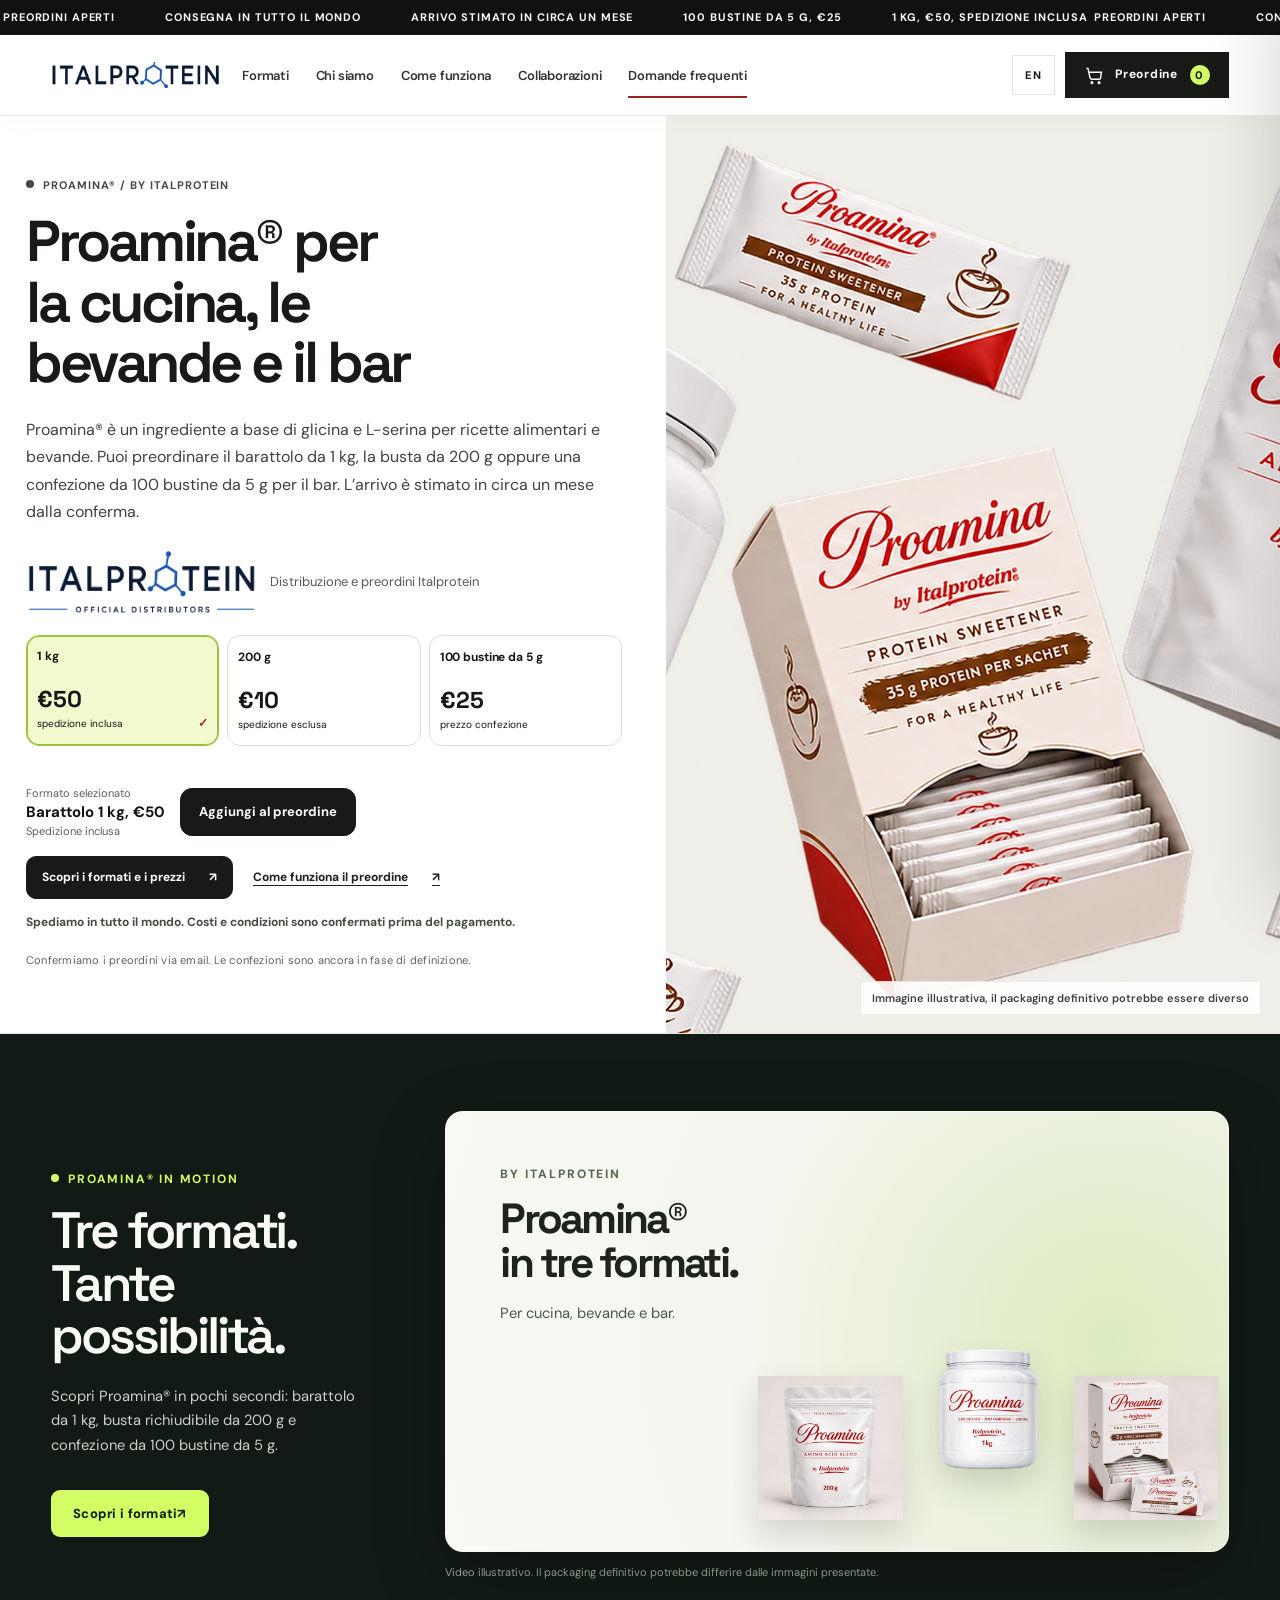
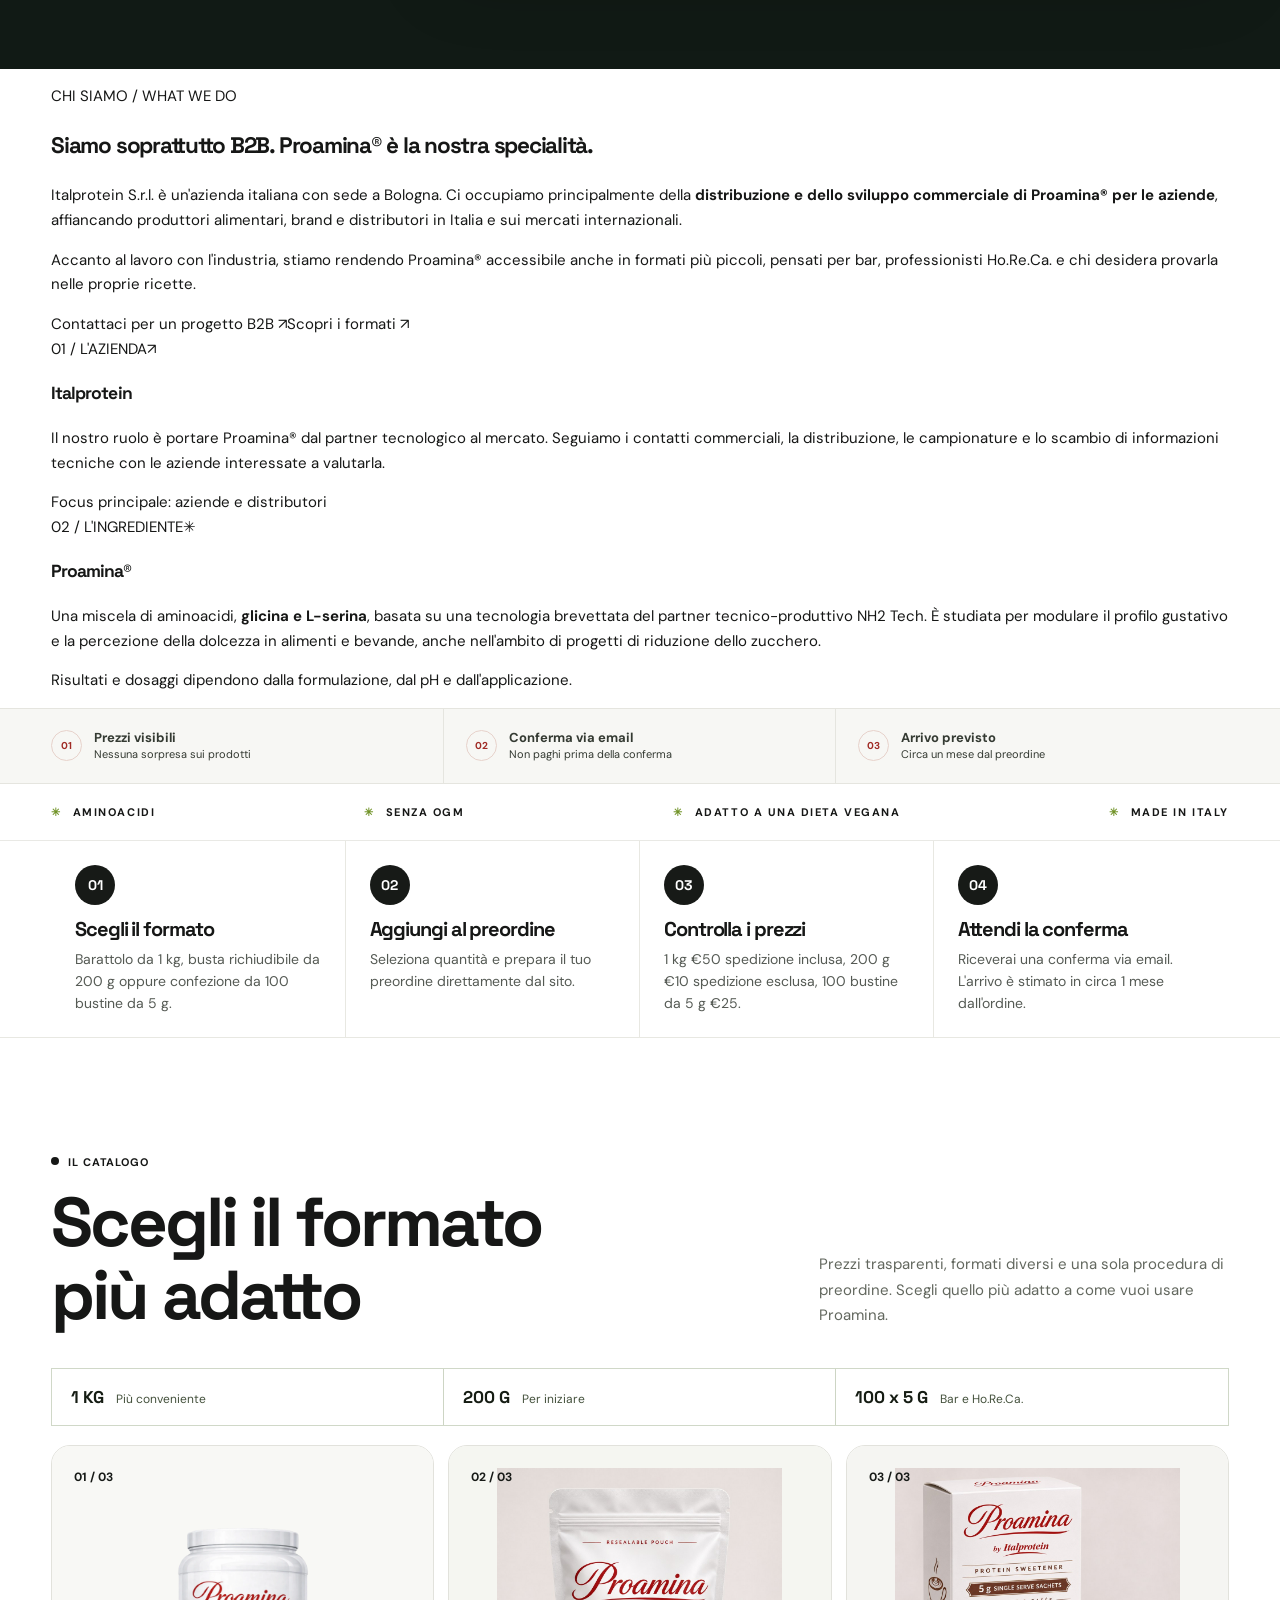
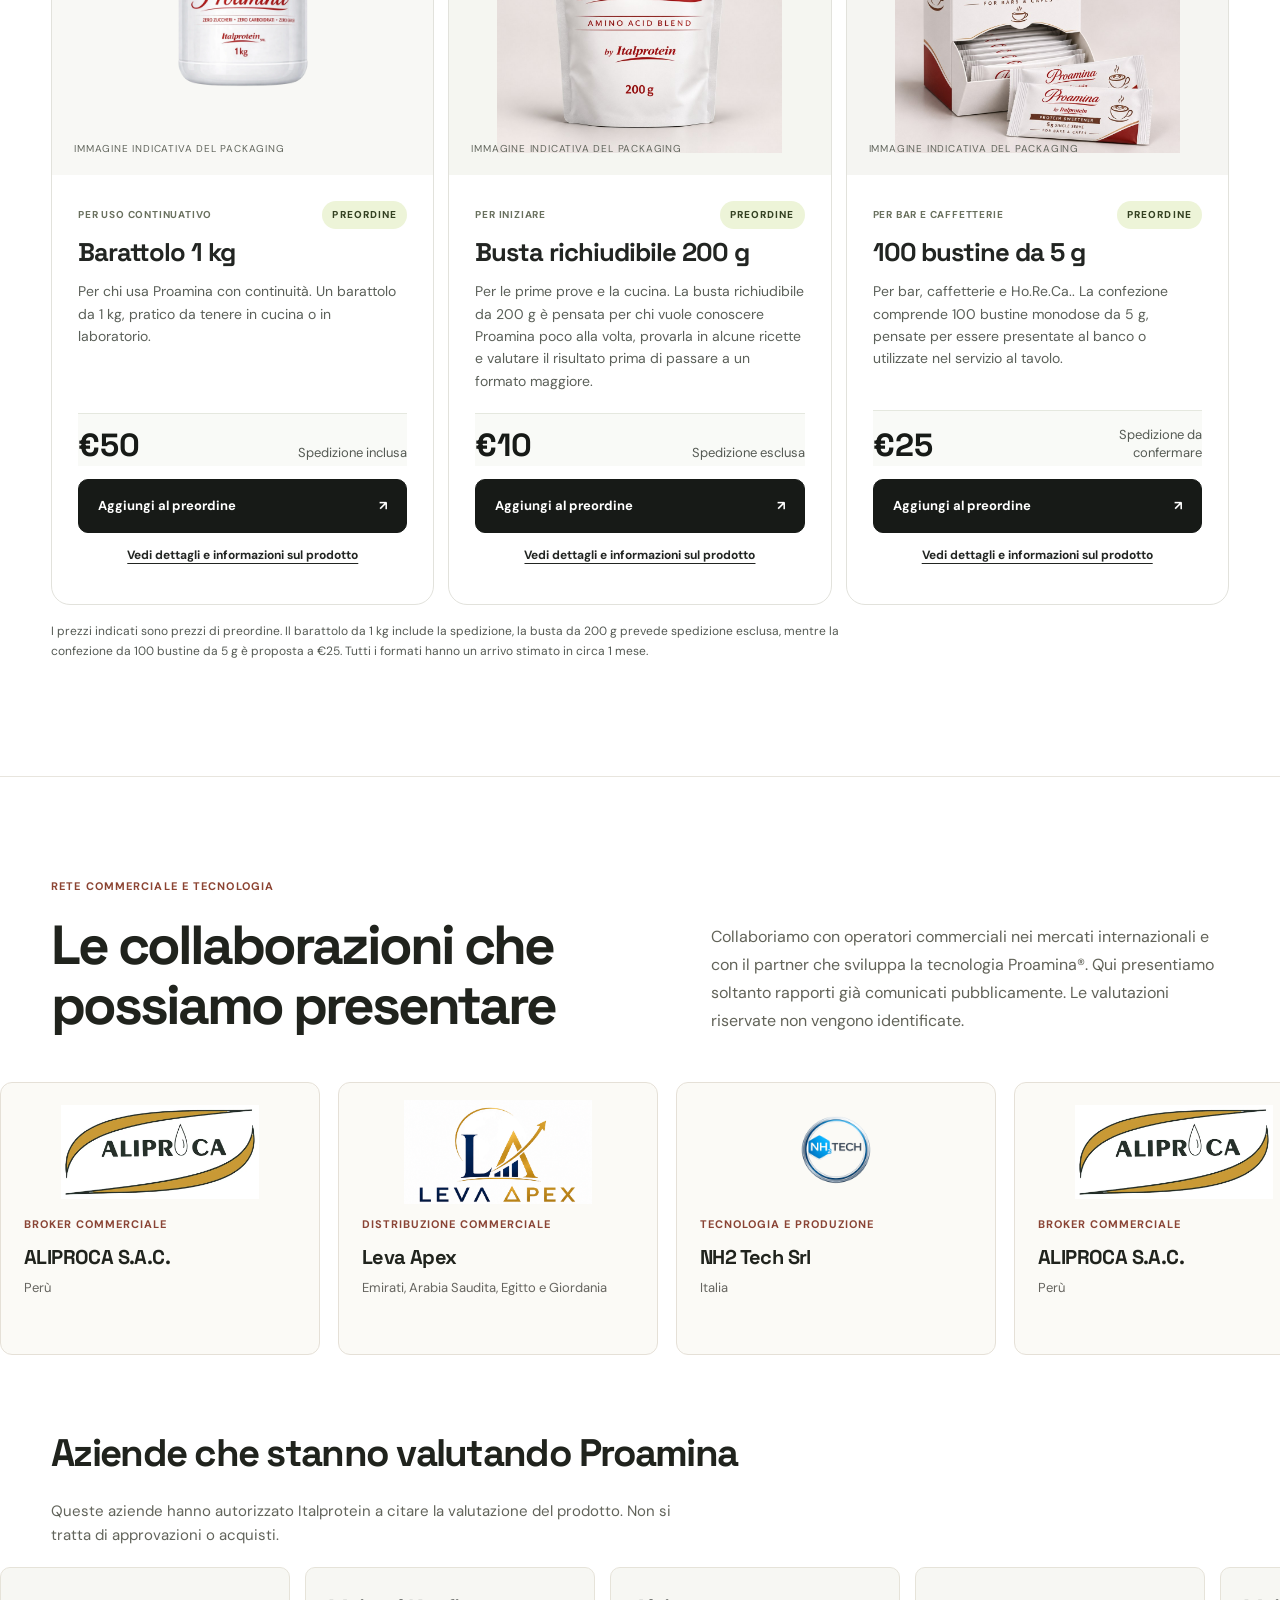
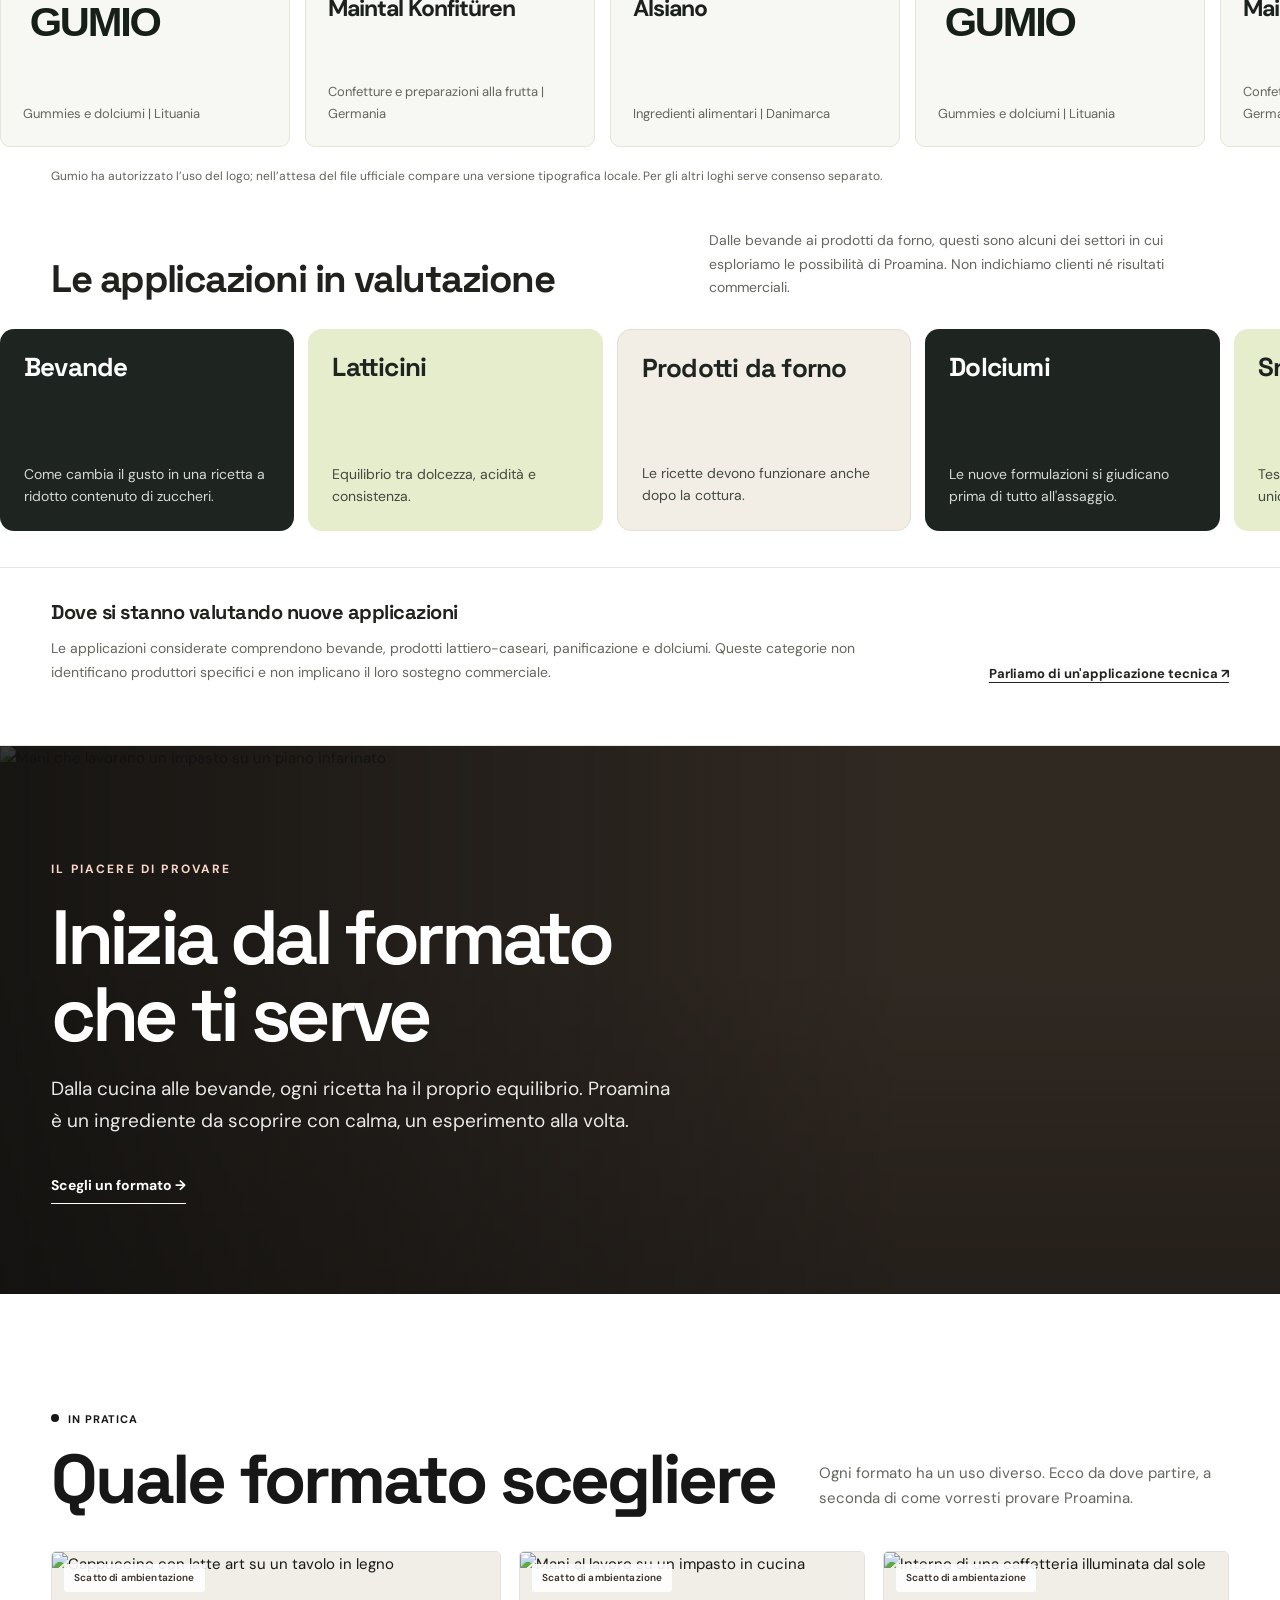
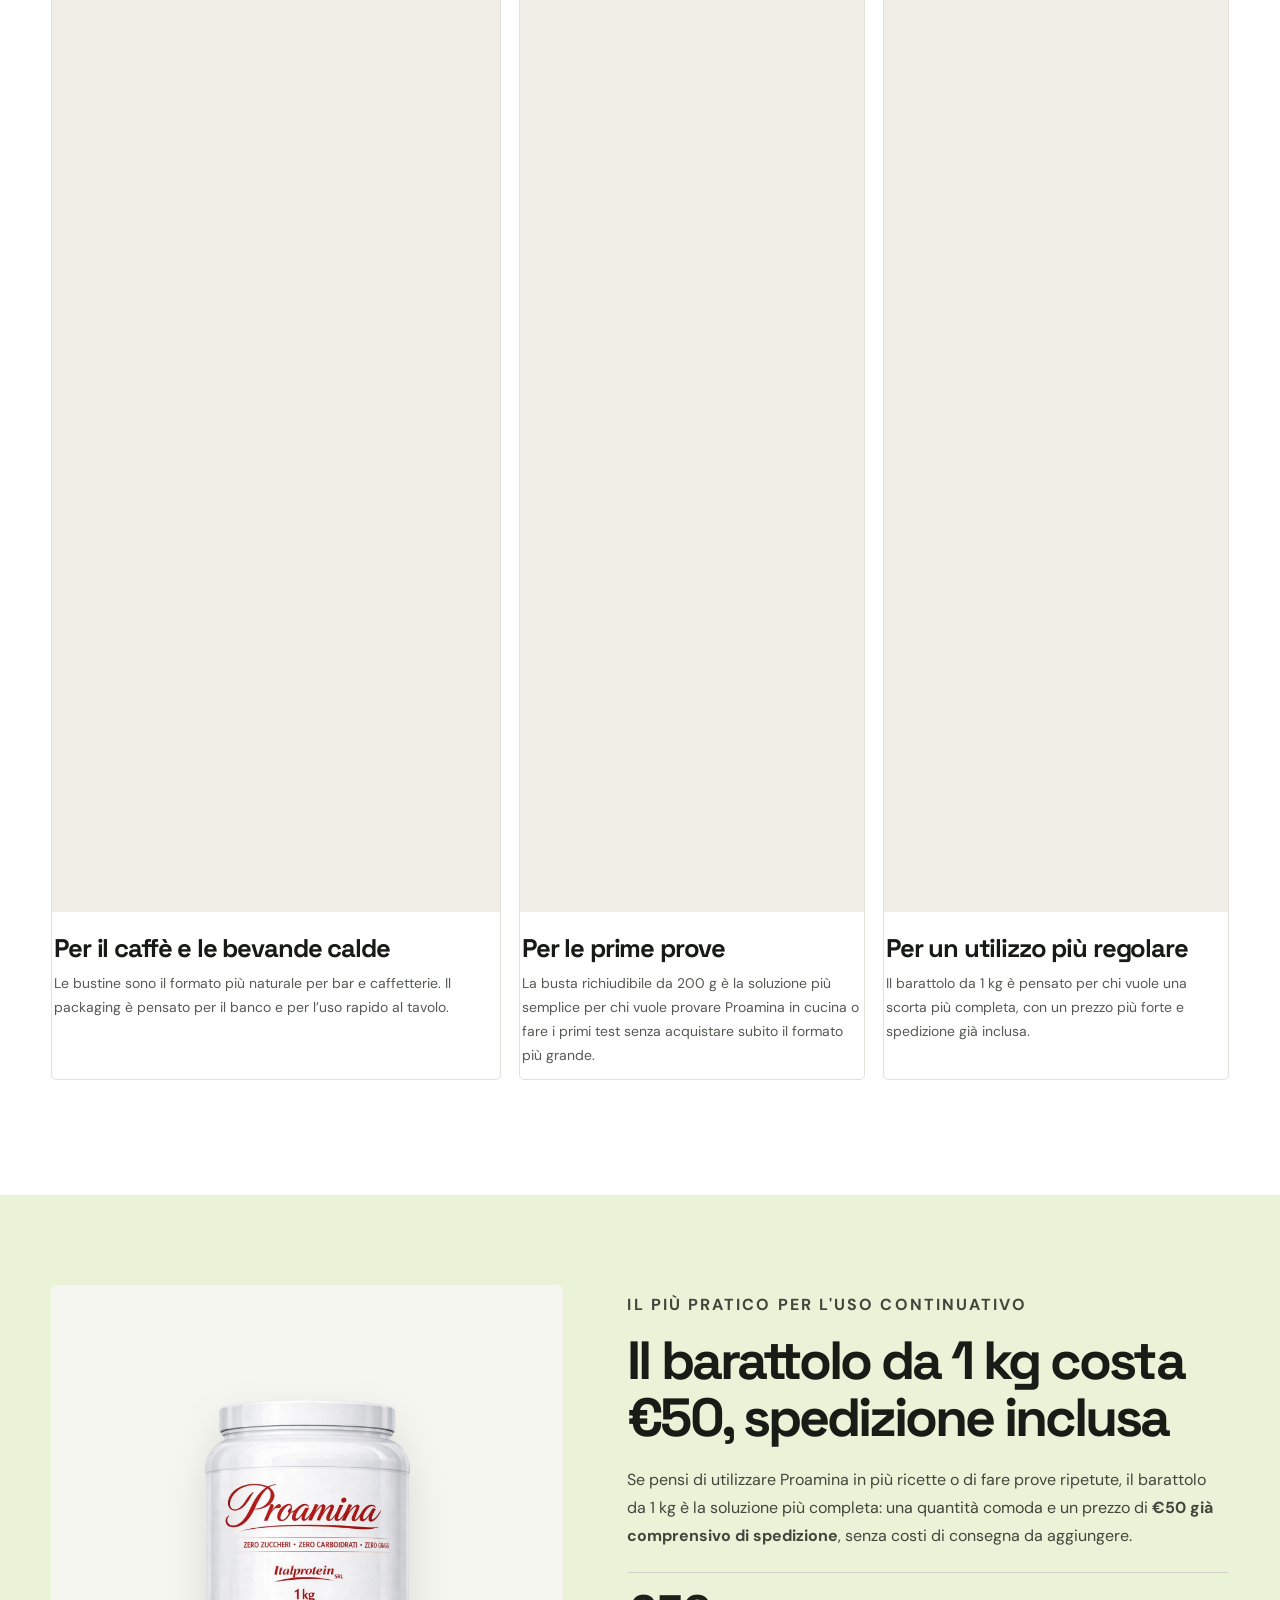
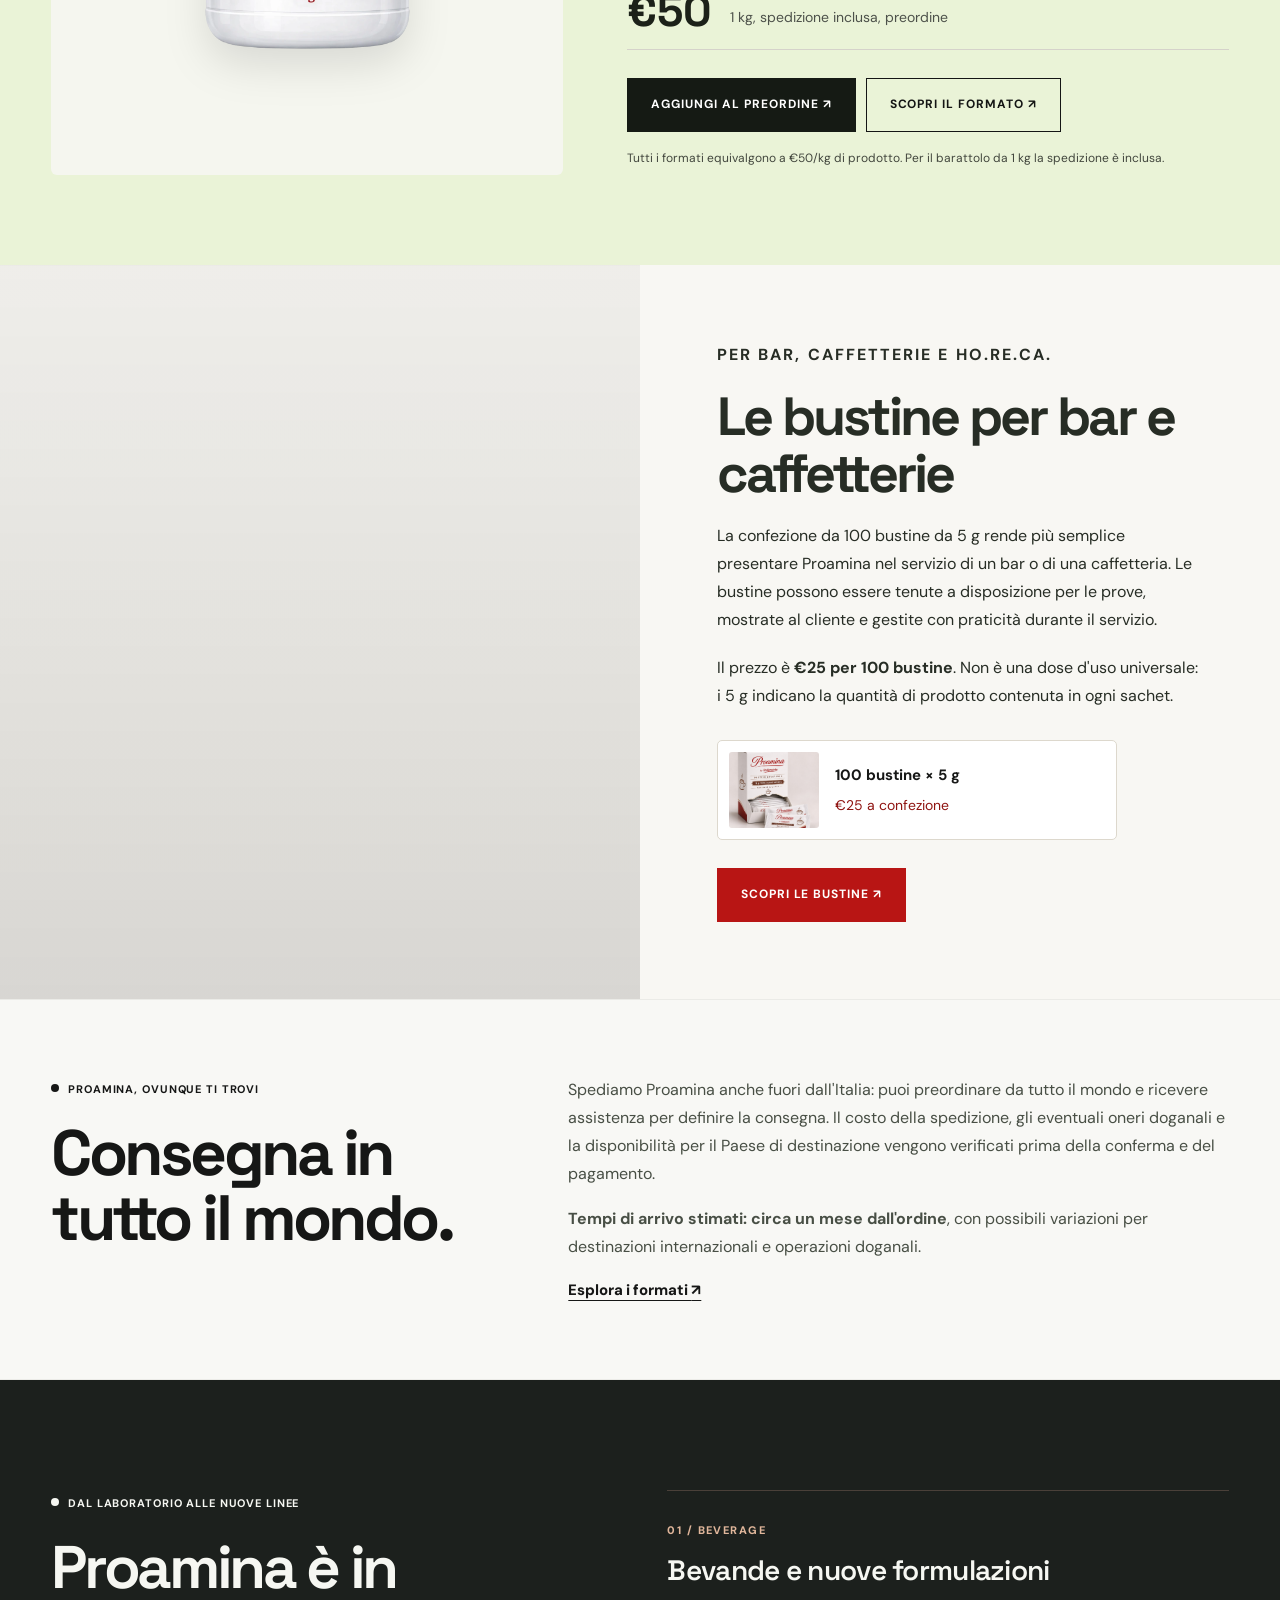
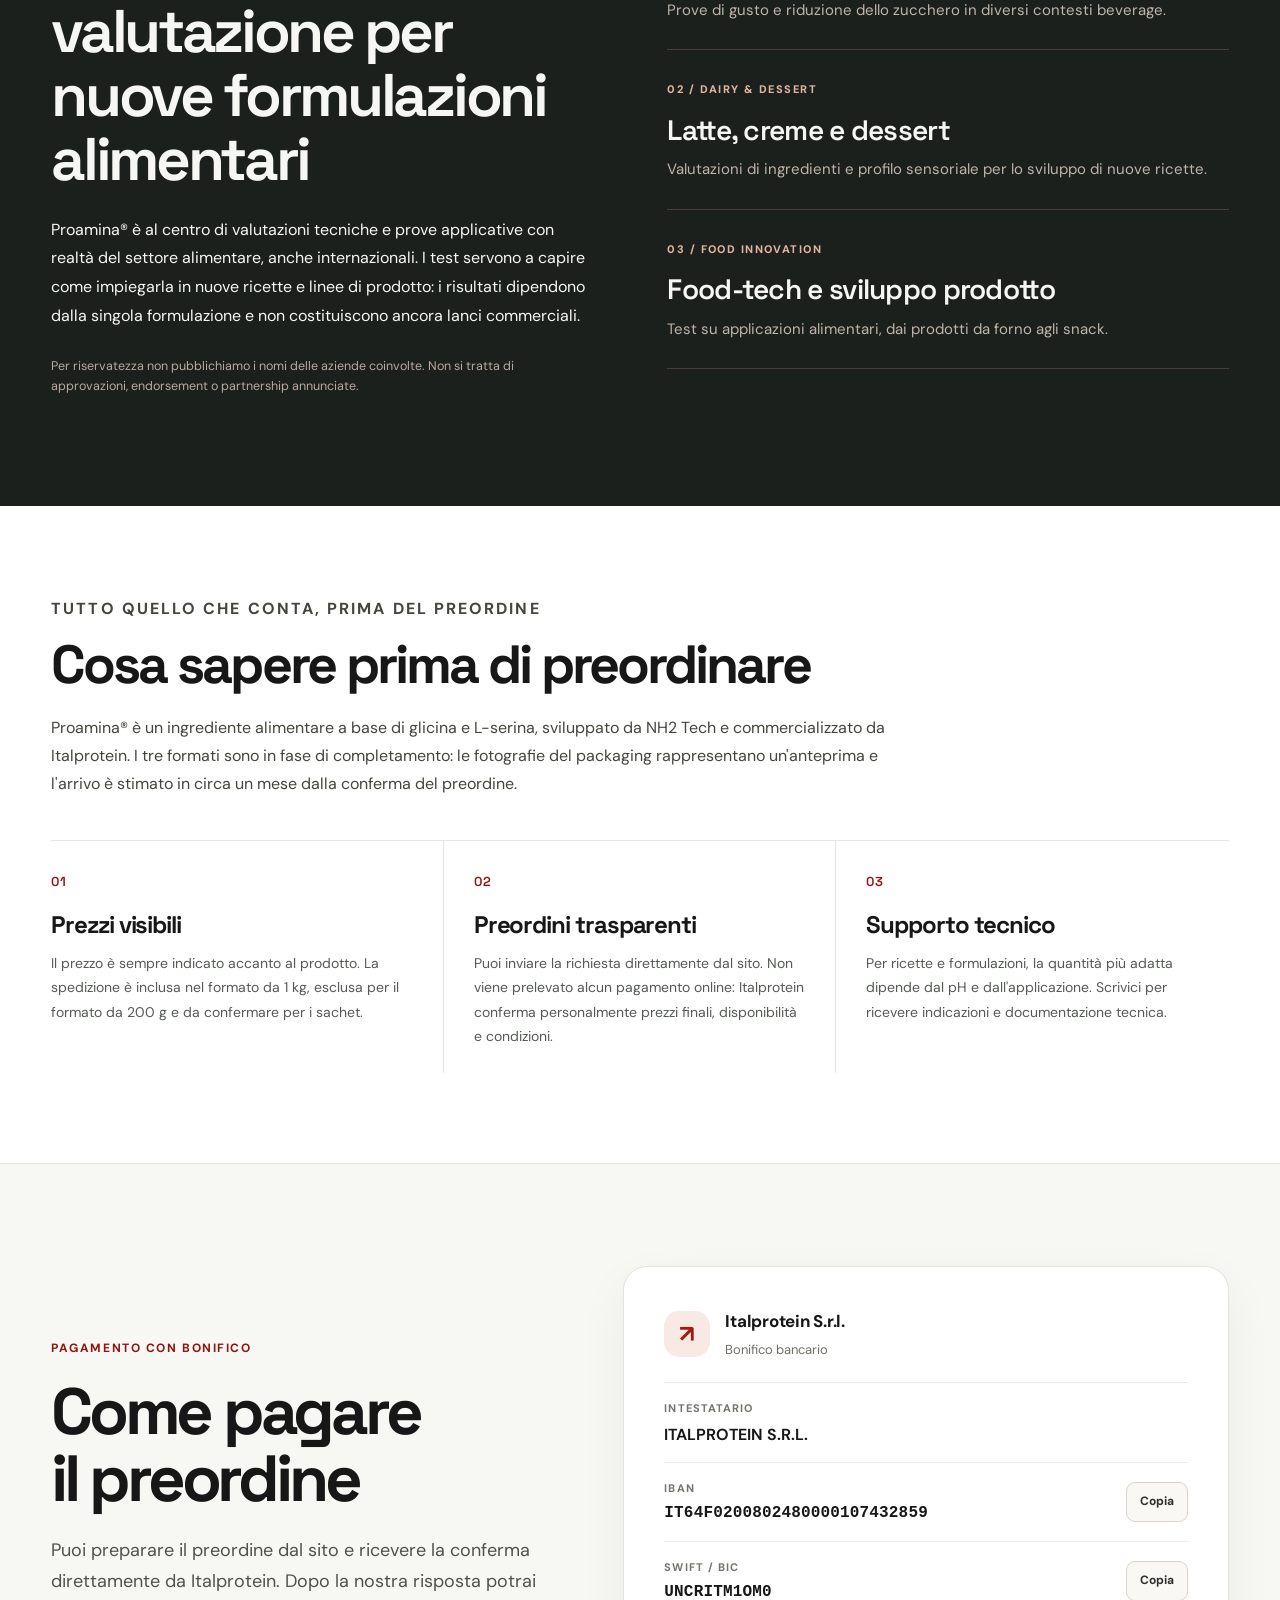
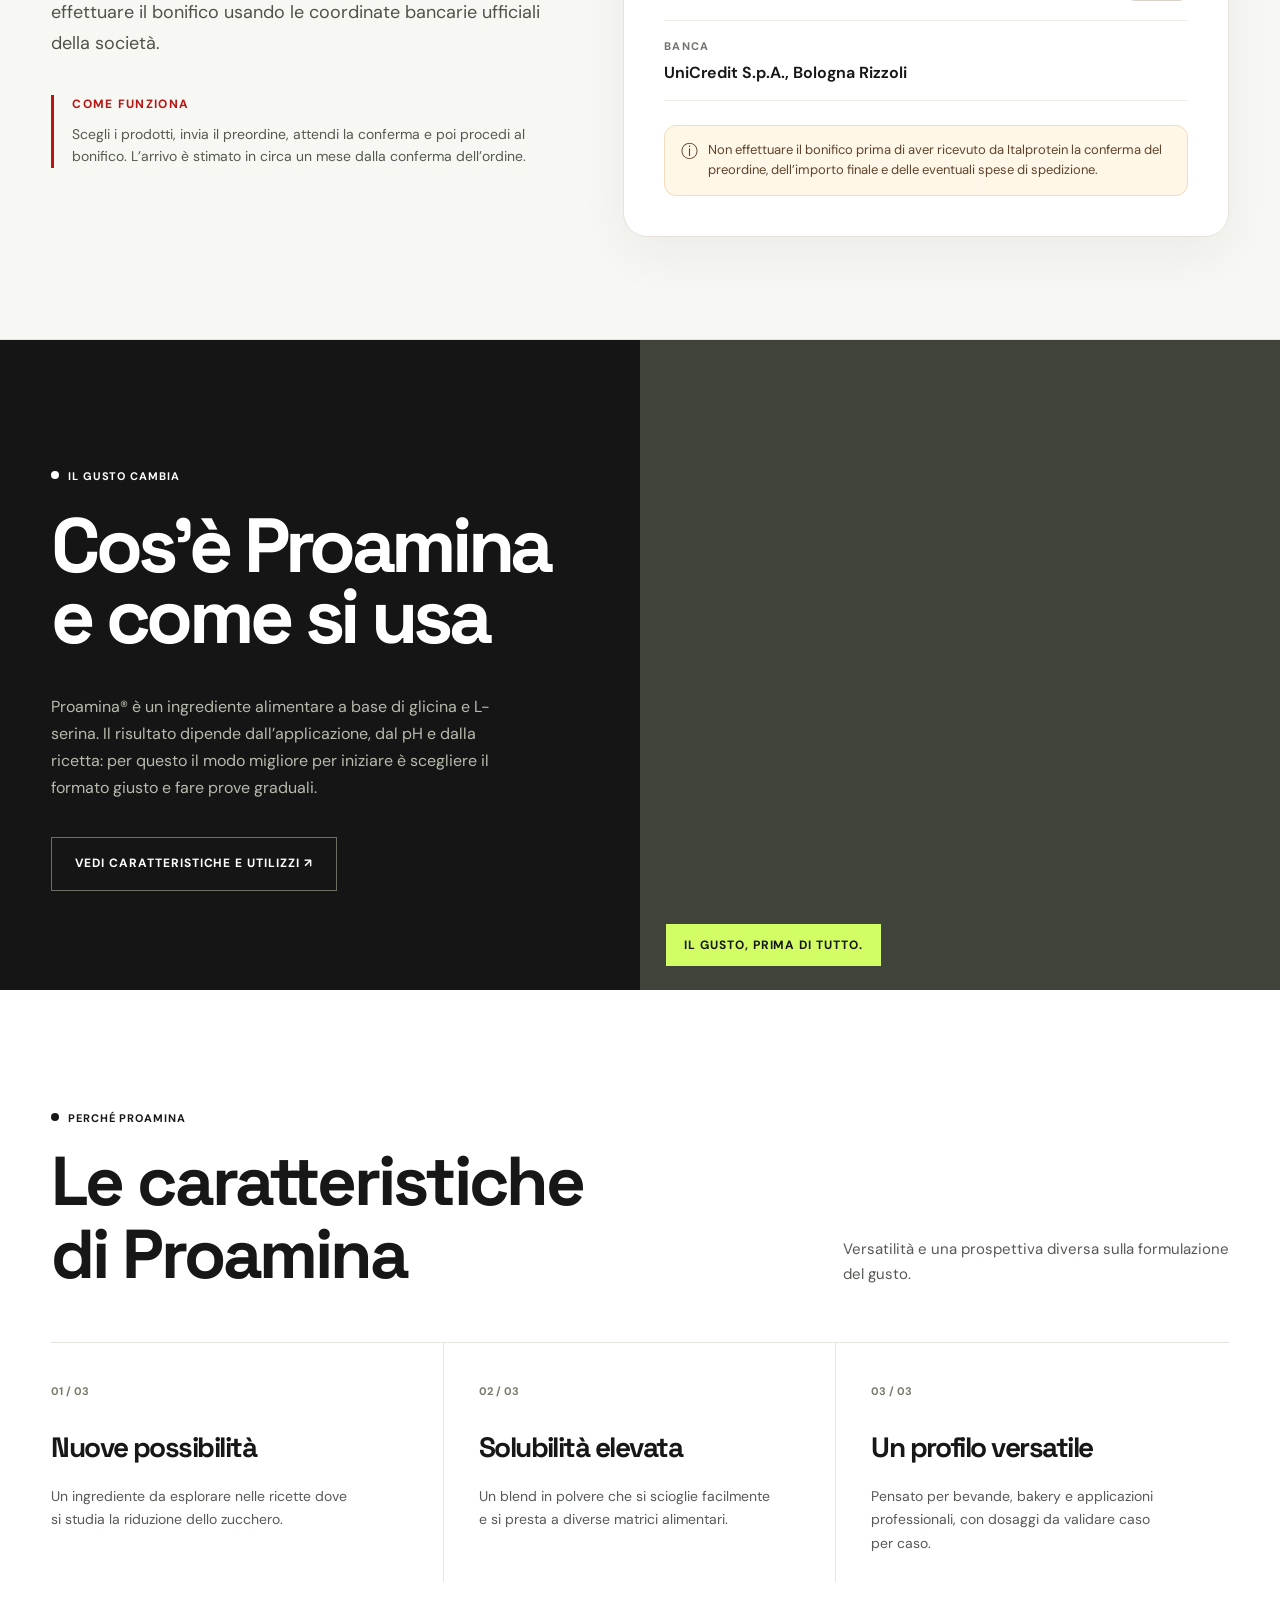
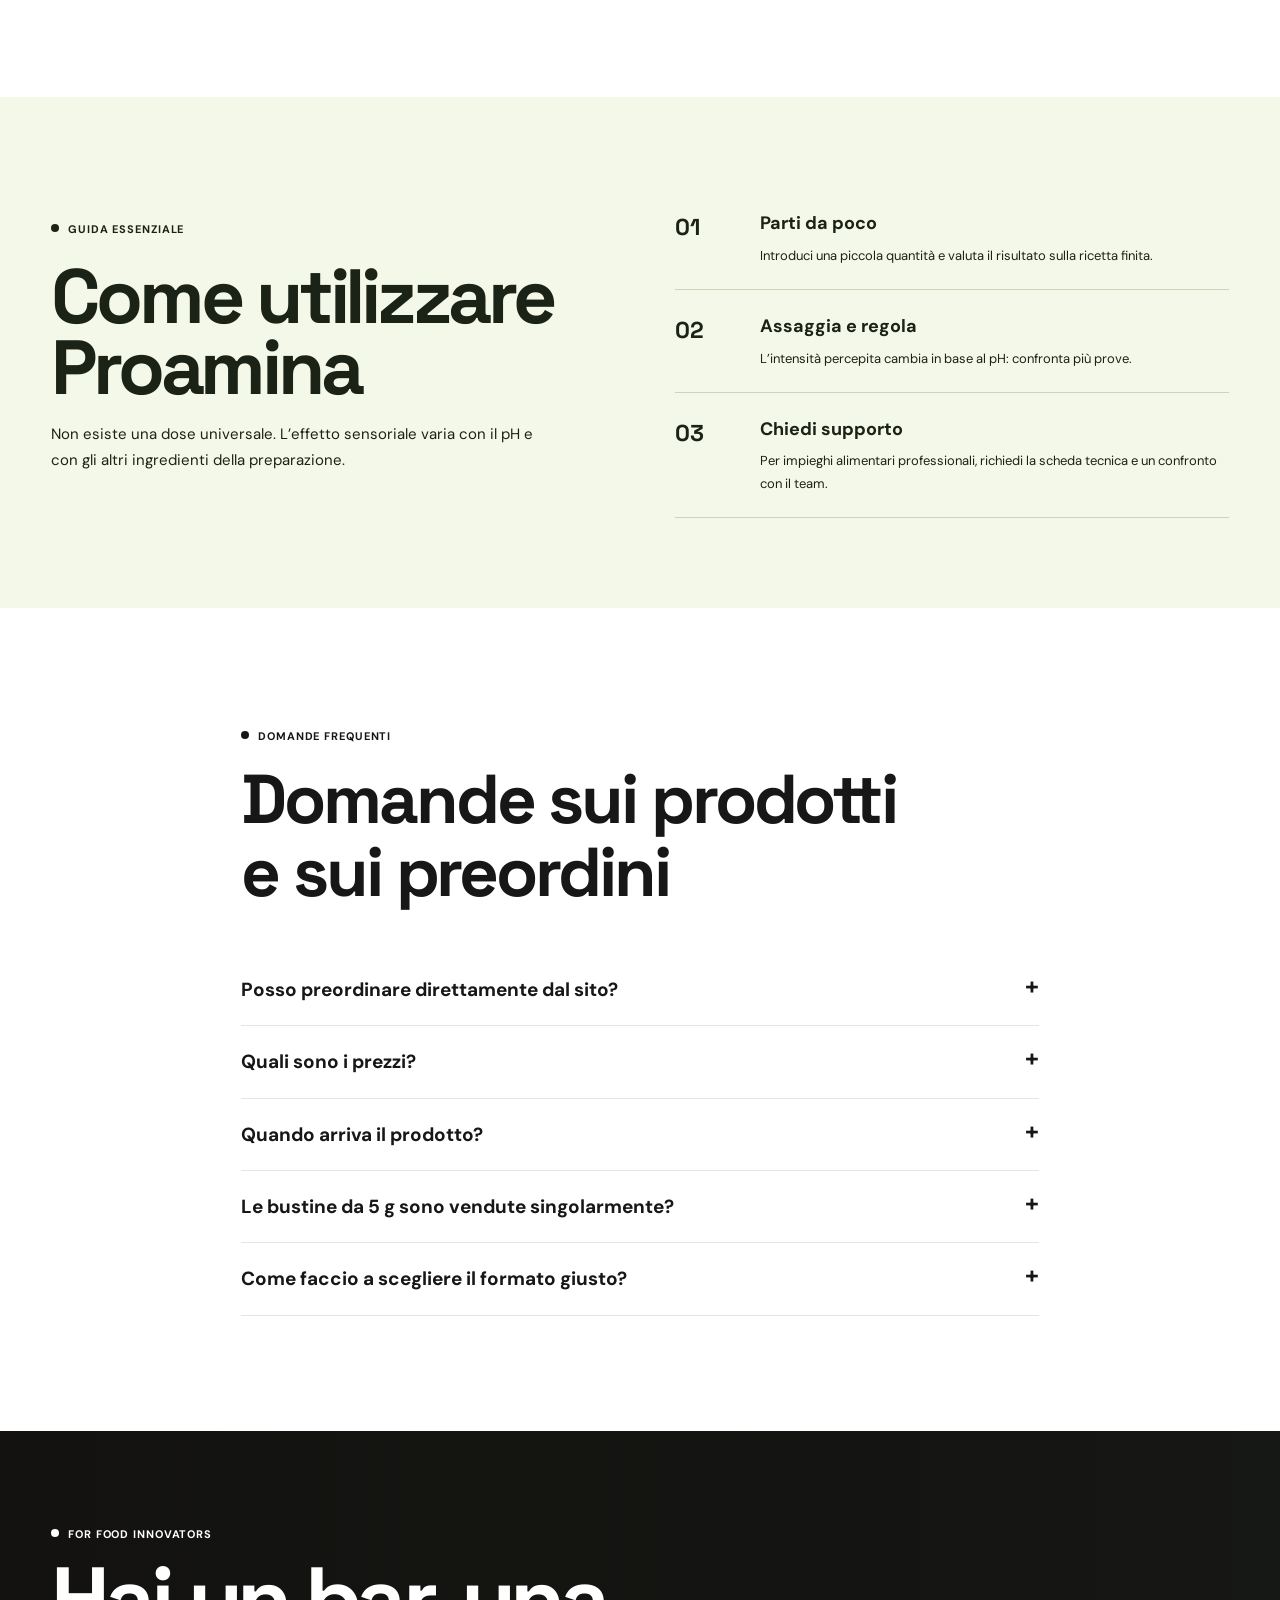
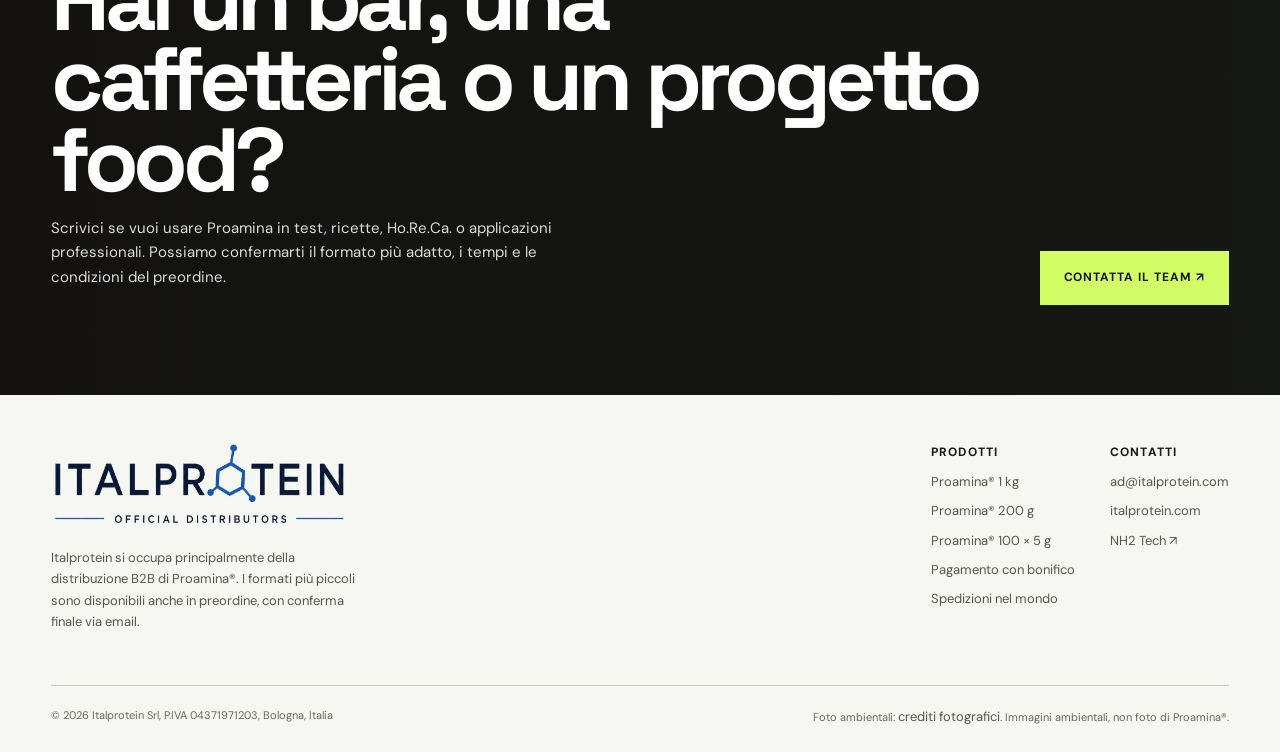
==== index.html @ 248994eb "content: explain Italprotein's B2B focus and Proamina on index.html" ====
<!DOCTYPE html>

<html lang="it">
<head>
<meta charset="utf-8"/><meta content="width=device-width,initial-scale=1" name="viewport"/>
<meta content="Preordina Proamina® online: barattolo 1 kg a €50 spedizione inclusa, busta richiudibile 200 g a €10, confezione da 100 bustine da 5 g a €25. Arrivo stimato in circa 1 mese." name="description"/>
<meta content="#101110" name="theme-color"/>
<meta content="index,follow,max-image-preview:large" name="robots"/>
<meta content="website" property="og:type"/><meta content="Italprotein" property="og:site_name"/><meta content="it_IT" property="og:locale"/><meta content="Preordina Proamina® | Prezzi e formati | Italprotein" property="og:title"/><meta content="Preordina Proamina® online: barattolo 1 kg a €50 spedizione inclusa, busta richiudibile 200 g a €10, confezione da 100 bustine da 5 g a €25. Arrivo stimato in circa 1 mese." property="og:description"/>
<meta content="https://www.italprotein.com/assets/img/proamina-1kg.png" property="og:image"/><meta content="Proamina® 1 kg jar" property="og:image:alt"/><meta content="summary_large_image" name="twitter:card"/>
<link href="https://www.italprotein.com/" rel="canonical"/>
<link href="https://www.italprotein.com/" hreflang="it" rel="alternate"/><link href="https://www.italprotein.com/en-index.html" hreflang="en" rel="alternate"/>
<link href="assets/favicon.svg" rel="icon" type="image/svg+xml"/><link href="favicon.ico" rel="alternate icon"/><link href="https://fonts.googleapis.com" rel="preconnect"/><link crossorigin="anonymous" href="https://fonts.gstatic.com" rel="preconnect"/><link href="assets/site.css" rel="stylesheet"/>
<link href="assets/editorial-white-20261102.css" rel="stylesheet"/>
 
<link href="assets/premium-motion.css" rel="stylesheet"/>
<title>Preordina Proamina® | Prezzi e formati | Italprotein</title>
<script defer="" src="assets/site.js"></script>
<script defer src="assets/premium-motion.js"></script>

<script type="application/ld+json">{"@context":"https://schema.org","@graph":[{"@type":"Organization","@id":"https://www.italprotein.com/#organization","name":"Italprotein Srl","url":"https://www.italprotein.com/","email":"ad@italprotein.com","vatID":"IT04371971203","address":{"@type":"PostalAddress","addressLocality":"Bologna","addressCountry":"IT"}},{"@type":"ItemList","name":"Proamina® product formats","itemListElement":[{"@type":"ListItem","position":1,"item":{"@type":"Product","name":"Proamina® 1 kg jar","brand":{"@type":"Brand","name":"Proamina®"},"description":"Food-grade amino acid blend, 1 kg jar","image":"https://www.italprotein.com/assets/img/proamina-1kg.png"}},{"@type":"ListItem","position":2,"item":{"@type":"Product","name":"Proamina® 200 g resealable pouch","brand":{"@type":"Brand","name":"Proamina®"},"description":"Food-grade amino acid blend, resealable 200 g pouch","image":"https://www.italprotein.com/assets/img/proamina-pouch-200g.jpg"}},{"@type":"ListItem","position":3,"item":{"@type":"Product","name":"Proamina® 5 g sachet","brand":{"@type":"Brand","name":"Proamina®"},"description":"Food-grade amino acid blend, 5 g single sachet","image":"https://www.italprotein.com/assets/img/proamina-sachets-5g.jpg"}}]}]}</script>
<link href="https://images.unsplash.com" rel="preconnect"/><link rel="stylesheet" href="assets/research-carousel.css"/></head>
<body class="home-page" data-lang="it" data-ui-version="2026-11-huel-hero-marquee-worldwide">
<a class="skip" href="#main">Vai al contenuto</a>
<div aria-label="Informazioni sui preordini" class="announcement announcement-marquee" role="region"><div class="marquee-window"><div class="marquee-track"><div class="marquee-group"><span class="marquee-item">PREORDINI APERTI</span><span aria-hidden="true" class="marquee-separator">✳</span><span class="marquee-item">CONSEGNA IN TUTTO IL MONDO</span><span aria-hidden="true" class="marquee-separator">✳</span><span class="marquee-item">ARRIVO STIMATO IN CIRCA UN MESE</span><span aria-hidden="true" class="marquee-separator">✳</span><span class="marquee-item">100 BUSTINE DA 5 G, €25</span><span aria-hidden="true" class="marquee-separator">✳</span><span class="marquee-item">1 KG, €50, SPEDIZIONE INCLUSA</span><span aria-hidden="true" class="marquee-separator">✳</span></div><div aria-hidden="true" class="marquee-group"><span class="marquee-item">PREORDINI APERTI</span><span aria-hidden="true" class="marquee-separator">✳</span><span class="marquee-item">CONSEGNA IN TUTTO IL MONDO</span><span aria-hidden="true" class="marquee-separator">✳</span><span class="marquee-item">ARRIVO STIMATO IN CIRCA UN MESE</span><span aria-hidden="true" class="marquee-separator">✳</span><span class="marquee-item">100 BUSTINE DA 5 G, €25</span><span aria-hidden="true" class="marquee-separator">✳</span><span class="marquee-item">1 KG, €50, SPEDIZIONE INCLUSA</span><span aria-hidden="true" class="marquee-separator">✳</span></div></div></div></div>
<header class="site-header"><div class="wrap header-inner">
<a aria-label="Italprotein homepage" class="brand brand-logo-link" href="index.html"><img class="italprotein-logo-head" src="assets/img/italprotein-logo-wordmark.webp" alt="Italprotein" width="1028" height="155" decoding="async"/></a>
<nav aria-label="Main menu"><ul class="nav-list" id="navList"><li><a href="#prodotti">Formati</a></li><li><a href="#chi-siamo">Chi siamo</a></li><li><a href="#preorder">Come funziona</a></li><li><a href="#collaborazioni">Collaborazioni</a></li><li><a href="#faq">Domande frequenti</a></li></ul></nav>
<div class="header-actions"><a aria-label="English version" class="lang-link" href="en-index.html" lang="en">EN</a><button aria-controls="cartDrawer" aria-haspopup="dialog" class="cart-trigger" id="cartTrigger" type="button"><svg aria-hidden="true" fill="none" height="19" stroke="currentColor" stroke-width="1.8" viewbox="0 0 24 24" width="19"><path d="M3 3h2l2.6 12.1a2 2 0 0 0 2 1.6H19a2 2 0 0 0 2-1.6L22 8H6"></path><circle cx="10" cy="21" r="1"></circle><circle cx="19" cy="21" r="1"></circle></svg>Preordine <span class="cart-count" id="cartCount">0</span></button><button aria-controls="navList" aria-expanded="false" aria-label="Apri il menu" class="menu-toggle" id="menuToggle" type="button">☰</button></div></div></header>
<main id="main">
<section class="hero"><div class="wrap hero-grid"><div class="hero-copy"><p class="eyebrow">PROAMINA® / BY ITALPROTEIN</p><h1>Proamina® per la cucina, le bevande e il bar</h1><p class="hero-desc">Proamina® è un ingrediente a base di glicina e L-serina per ricette alimentari e bevande. Puoi preordinare il barattolo da 1 kg, la busta da 200 g oppure una confezione da 100 bustine da 5 g per il bar. L’arrivo è stimato in circa un mese dalla conferma.</p><div class="hero-brand-identity"><img src="assets/img/italprotein-logo-full.webp" alt="Italprotein, official distributors" width="1035" height="292" decoding="async"/><span>Distribuzione e preordini Italprotein</span></div><div class="hero-price-grid">
<button aria-pressed="true" class="hero-price-card format-option" data-select-product="0" type="button"><strong>1 kg</strong><span>€50</span><small>spedizione inclusa</small></button>
<button aria-pressed="false" class="hero-price-card format-option" data-select-product="1" type="button"><strong>200 g</strong><span>€10</span><small>spedizione esclusa</small></button>
<button aria-pressed="false" class="hero-price-card format-option" data-select-product="2" type="button"><strong>100 bustine da 5 g</strong><span>€25</span><small>prezzo confezione</small></button>
</div><div class="hero-choice-cta"><div class="hero-choice-current"><span>Formato selezionato</span><strong id="selectedFormatLabel">Barattolo da 1 kg, €50</strong><small id="selectedFormatShipping">Spedizione inclusa</small></div><button class="btn-primary quick-add-btn" id="quickAddButton" type="button">Aggiungi al preordine</button></div><div class="cta-row"><a class="btn-primary" href="#prodotti">Scopri i formati e i prezzi <span>↗</span></a><a class="btn-outline" href="#preorder">Come funziona il preordine <span>↗</span></a></div><span class="hero-trust" role="note">Spediamo in tutto il mondo. Costi e condizioni sono confermati prima del pagamento.</span><span class="hero-note">Confermiamo i preordini via email. Le confezioni sono ancora in fase di definizione.</span></div><div class="hero-visual hero-product-scene hero-hq" data-selected-format="0"><img class="hero-hq-image" src="assets/img/proamina-hero-hq-20261102.webp" alt="Gamma Proamina con barattolo, busta e bustine, composizione illustrativa" width="2872" height="1232" loading="eager" decoding="async" fetchpriority="high"/><span class="hero-scene-stamp">Immagine illustrativa, il packaging definitivo potrebbe essere diverso</span></div></div></section>
<section class="promo-film-section" id="proamina-video" aria-labelledby="promo-film-title"><div class="wrap promo-film-grid">
  <div class="promo-film-copy"><span class="eyebrow">PROAMINA® IN MOTION</span><h2 id="promo-film-title">Tre formati. Tante possibilità.</h2><p>Scopri Proamina® in pochi secondi: barattolo da 1 kg, busta richiudibile da 200 g e confezione da 100 bustine da 5 g.</p><a href="#prodotti">Scopri i formati <span aria-hidden="true">↗</span></a></div>
  <div><div class="promo-film-stage"><div class="promo-live" aria-hidden="true"><div class="promo-live-text"><span class="promo-live-kicker">BY ITALPROTEIN</span><strong class="promo-live-title">Proamina®<br/>in tre formati.</strong><small>Per cucina, bevande e bar.</small></div><div class="promo-live-products"><img class="promo-live-item" src="assets/img/proamina-pouch-200g.jpg" alt="" loading="lazy"/><img class="promo-live-item" src="assets/img/proamina-1kg.png" alt="" loading="lazy"/><img class="promo-live-item" src="assets/img/proamina-sachets-5g.jpg" alt="" loading="lazy"/></div></div><video class="promo-film-video" data-promo-video muted loop playsinline preload="none" poster="assets/img/proamina-hero-hq-20261102.webp" aria-label="Video promozionale Proamina con i tre formati"><source src="assets/video/proamina-promo-it.mp4" type="video/mp4"/></video></div><p class="promo-film-caption">Video illustrativo. Il packaging definitivo potrebbe differire dalle immagini presentate.</p></div>
</div></section>

<section class="about-italprotein" id="chi-siamo" aria-labelledby="about-italprotein-title">
  <div class="wrap about-italprotein-grid">
    <div class="about-italprotein-lead">
      <p class="about-kicker">CHI SIAMO / WHAT WE DO</p>
      <h2 id="about-italprotein-title">Siamo soprattutto <span>B2B.</span> Proamina® è la nostra specialità.</h2>
      <p class="about-lead-text">Italprotein S.r.l. è un'azienda italiana con sede a Bologna. Ci occupiamo principalmente della <strong>distribuzione e dello sviluppo commerciale di Proamina® per le aziende</strong>, affiancando produttori alimentari, brand e distributori in Italia e sui mercati internazionali.</p>
      <p class="about-lead-text">Accanto al lavoro con l'industria, stiamo rendendo Proamina® accessibile anche in formati più piccoli, pensati per bar, professionisti Ho.Re.Ca. e chi desidera provarla nelle proprie ricette.</p>
      <div class="about-actions"><a class="about-action-primary" href="mailto:ad@italprotein.com?subject=Proamina%20-%20collaborazione%20B2B">Contattaci per un progetto B2B <span aria-hidden="true">↗</span></a><a class="about-action-link" href="#prodotti">Scopri i formati <span aria-hidden="true">↗</span></a></div>
    </div>
    <div class="about-italprotein-cards">
      <article class="about-info-card"><div class="about-card-meta"><span>01 / L'AZIENDA</span><span aria-hidden="true">↗</span></div><h3>Italprotein</h3><p>Il nostro ruolo è portare Proamina® dal partner tecnologico al mercato. Seguiamo i contatti commerciali, la distribuzione, le campionature e lo scambio di informazioni tecniche con le aziende interessate a valutarla.</p><div class="about-card-tag">Focus principale: aziende e distributori</div></article>
      <article class="about-info-card about-product-card"><div class="about-card-meta"><span>02 / L'INGREDIENTE</span><span aria-hidden="true">✳</span></div><h3>Proamina®</h3><p>Una miscela di aminoacidi, <strong>glicina e L-serina</strong>, basata su una tecnologia brevettata del partner tecnico-produttivo NH2 Tech. È studiata per modulare il profilo gustativo e la percezione della dolcezza in alimenti e bevande, anche nell'ambito di progetti di riduzione dello zucchero.</p><p class="about-card-small">Risultati e dosaggi dipendono dalla formulazione, dal pH e dall'applicazione.</p></article>
    </div>
  </div>
</section>
<div class="purchase-assurance"><div class="wrap assurance-row"><div class="assurance-item"><span>01</span><div><strong>Prezzi visibili</strong><small>Nessuna sorpresa sui prodotti</small></div></div><div class="assurance-item"><span>02</span><div><strong>Conferma via email</strong><small>Non paghi prima della conferma</small></div></div><div class="assurance-item"><span>03</span><div><strong>Arrivo previsto</strong><small>Circa un mese dal preordine</small></div></div></div></div>
<div class="ticker"><div class="wrap ticker-in"><span>Aminoacidi</span><span>Senza OGM</span><span>Adatto a una dieta vegana</span><span>Made in Italy</span></div></div><section class="preorder-strip" id="preorder"><div class="wrap preorder-grid"><article><strong>01</strong><h3>Scegli il formato</h3><p>Barattolo da 1 kg, busta richiudibile da 200 g oppure confezione da 100 bustine da 5 g.</p></article><article><strong>02</strong><h3>Aggiungi al preordine</h3><p>Seleziona quantità e prepara il tuo preordine direttamente dal sito.</p></article><article><strong>03</strong><h3>Controlla i prezzi</h3><p>1 kg €50 spedizione inclusa, 200 g €10 spedizione esclusa, 100 bustine da 5 g €25.</p></article><article><strong>04</strong><h3>Attendi la conferma</h3><p>Riceverai una conferma via email. L'arrivo è stimato in circa 1 mese dall'ordine.</p></article></div></section>
<section class="section" id="prodotti"><div class="wrap"><div class="section-head"><div><div class="eyebrow">IL CATALOGO</div><h2>Scegli il formato più adatto</h2></div><p class="section-sub">Prezzi trasparenti, formati diversi e una sola procedura di preordine. Scegli quello più adatto a come vuoi usare Proamina.</p></div><div aria-label="Guida ai formati" class="format-guide"><span><strong>1 KG</strong> Più conveniente</span><span><strong>200 G</strong> Per iniziare</span><span><strong>100 x 5 G</strong> Bar e Ho.Re.Ca.</span></div><div class="product-grid"><article class="product" data-product="0"><div class="product-art"><span class="number">01 / 03</span><a aria-label="Vedi dettagli Barattolo 1 kg" class="product-image-link" href="proamina-1kg.html"><img alt="Proamina®, barattolo alimentare da 1 kg" height="530" loading="lazy" src="assets/img/proamina-1kg.png" width="530"/></a><span class="art-caption">Immagine indicativa del packaging</span></div><div class="product-info"><div class="meta-row"><span class="product-meta">Per uso continuativo</span><span class="preorder-pill">PREORDINE</span></div><h3>Barattolo 1 kg</h3><p>Per chi usa Proamina con continuità. Un barattolo da 1 kg, pratico da tenere in cucina o in laboratorio.</p><div class="price-panel"><div class="price-main">€50</div><div class="price-sub">Spedizione inclusa</div></div><button class="add-btn" data-add="0" type="button">Aggiungi al preordine<span aria-hidden="true">↗</span></button><a class="product-detail-link" href="proamina-1kg.html">Vedi dettagli e informazioni sul prodotto</a></div></article>
<article class="product" data-product="1"><div class="product-art"><span class="number">02 / 03</span><a aria-label="Vedi dettagli Busta richiudibile 200 g" class="product-image-link" href="proamina-200g.html"><img alt="Busta richiudibile Proamina® da 200 g" height="530" loading="lazy" src="assets/img/proamina-pouch-200g.jpg" width="530"/></a><span class="art-caption">Immagine indicativa del packaging</span></div><div class="product-info"><div class="meta-row"><span class="product-meta">Per iniziare</span><span class="preorder-pill">PREORDINE</span></div><h3>Busta richiudibile 200 g</h3><p>Per le prime prove e la cucina. La busta richiudibile da 200 g è pensata per chi vuole conoscere Proamina poco alla volta, provarla in alcune ricette e valutare il risultato prima di passare a un formato maggiore.</p><div class="price-panel"><div class="price-main">€10</div><div class="price-sub">Spedizione esclusa</div></div><button class="add-btn" data-add="1" type="button">Aggiungi al preordine<span aria-hidden="true">↗</span></button><a class="product-detail-link" href="proamina-200g.html">Vedi dettagli e informazioni sul prodotto</a></div></article>
<article class="product" data-product="2"><div class="product-art"><span class="number">03 / 03</span><a aria-label="Vedi dettagli 100 bustine da 5 g" class="product-image-link" href="proamina-100-sachets.html"><img alt="Confezione Proamina® con sachet da 5 g per bar e caffetterie" height="530" loading="lazy" src="assets/img/proamina-sachets-5g.jpg" width="530"/></a><span class="art-caption">Immagine indicativa del packaging</span></div><div class="product-info"><div class="meta-row"><span class="product-meta">Per bar e caffetterie</span><span class="preorder-pill">PREORDINE</span></div><h3>100 bustine da 5 g</h3><p>Per bar, caffetterie e Ho.Re.Ca.. La confezione comprende 100 bustine monodose da 5 g, pensate per essere presentate al banco o utilizzate nel servizio al tavolo.</p><div class="price-panel"><div class="price-main">€25</div><div class="price-sub">Spedizione da confermare</div></div><button class="add-btn" data-add="2" type="button">Aggiungi al preordine<span aria-hidden="true">↗</span></button><a class="product-detail-link" href="proamina-100-sachets.html">Vedi dettagli e informazioni sul prodotto</a></div></article></div><p class="fineprint">I prezzi indicati sono prezzi di preordine. Il barattolo da 1 kg include la spedizione, la busta da 200 g prevede spedizione esclusa, mentre la confezione da 100 bustine da 5 g è proposta a €25. Tutti i formati hanno un arrivo stimato in circa 1 mese.</p></div></section><section class="network-section" id="collaborazioni" aria-labelledby="networkTitle">
<div class="wrap network-intro">
<div><p class="network-eyebrow">RETE COMMERCIALE E TECNOLOGIA</p><h2 id="networkTitle">Le collaborazioni che possiamo presentare</h2></div>
<p>Collaboriamo con operatori commerciali nei mercati internazionali e con il partner che sviluppa la tecnologia Proamina®. Qui presentiamo soltanto rapporti già comunicati pubblicamente. Le valutazioni riservate non vengono identificate.</p>
</div>
<div class="network-rail" aria-label="Collaborazioni commerciali e tecniche rese pubbliche" tabindex="0"><div class="network-track"><div class="network-group"><article class="network-card"><div class="network-visual"><img src="assets/img/aliproca-logo.webp" width="255" height="121" loading="lazy" alt="ALIPROCA, logo ufficiale"/></div><p class="network-category">Broker commerciale</p><h3>ALIPROCA S.A.C.</h3><p class="network-place">Perù</p></article><article class="network-card"><div class="network-visual"><img class="network-brand network-leva-logo" src="assets/img/leva-apex-logo.png" alt="Logo Leva Apex" width="1254" height="693" loading="lazy" decoding="async"/></div><p class="network-category">Distribuzione commerciale</p><h3>Leva Apex</h3><p class="network-place">Emirati, Arabia Saudita, Egitto e Giordania</p></article><article class="network-card"><div class="network-visual"><img class="network-brand network-nh2-logo" src="assets/img/nh2-tech-logo.png" alt="Logo NH2 Tech" width="1024" height="1024" loading="lazy" decoding="async"/></div><p class="network-category">Tecnologia e produzione</p><h3>NH2 Tech Srl</h3><p class="network-place">Italia</p></article></div><div class="network-group" aria-hidden="true" inert><article class="network-card"><div class="network-visual"><img src="assets/img/aliproca-logo.webp" width="255" height="121" loading="lazy" alt=""/></div><p class="network-category">Broker commerciale</p><h3>ALIPROCA S.A.C.</h3><p class="network-place">Perù</p></article><article class="network-card"><div class="network-visual"><img class="network-brand network-leva-logo" src="assets/img/leva-apex-logo.png" alt="Logo Leva Apex" width="1254" height="693" loading="lazy" decoding="async"/></div><p class="network-category">Distribuzione commerciale</p><h3>Leva Apex</h3><p class="network-place">Emirati, Arabia Saudita, Egitto e Giordania</p></article><article class="network-card"><div class="network-visual"><img class="network-brand network-nh2-logo" src="assets/img/nh2-tech-logo.png" alt="Logo NH2 Tech" width="1024" height="1024" loading="lazy" decoding="async"/></div><p class="network-category">Tecnologia e produzione</p><h3>NH2 Tech Srl</h3><p class="network-place">Italia</p></article></div></div></div>
<div class="wrap research-head"><h3>Le applicazioni in valutazione</h3><p>Dalle bevande ai prodotti da forno, questi sono alcuni dei settori in cui esploriamo le possibilità di Proamina. Non indichiamo clienti né risultati commerciali.</p></div><div class="research-rail" tabindex="0" aria-label="Aree di applicazione"><div class="research-track"><div class="research-group"><article class="research-card"><h4>Bevande</h4><p>Come cambia il gusto in una ricetta a ridotto contenuto di zuccheri.</p></article><article class="research-card"><h4>Latticini</h4><p>Equilibrio tra dolcezza, acidità e consistenza.</p></article><article class="research-card"><h4>Prodotti da forno</h4><p>Le ricette devono funzionare anche dopo la cottura.</p></article><article class="research-card"><h4>Dolciumi</h4><p>Le nuove formulazioni si giudicano prima di tutto all'assaggio.</p></article><article class="research-card"><h4>Snack proteici</h4><p>Testare gusto e composizione in un unico prodotto.</p></article><article class="research-card"><h4>Ingredienti alimentari</h4><p>Studiare applicazioni in processi e matrici diverse.</p></article></div><div class="research-group" aria-hidden="true" inert><article class="research-card"><h4>Bevande</h4><p>Come cambia il gusto in una ricetta a ridotto contenuto di zuccheri.</p></article><article class="research-card"><h4>Latticini</h4><p>Equilibrio tra dolcezza, acidità e consistenza.</p></article><article class="research-card"><h4>Prodotti da forno</h4><p>Le ricette devono funzionare anche dopo la cottura.</p></article><article class="research-card"><h4>Dolciumi</h4><p>Le nuove formulazioni si giudicano prima di tutto all'assaggio.</p></article><article class="research-card"><h4>Snack proteici</h4><p>Testare gusto e composizione in un unico prodotto.</p></article><article class="research-card"><h4>Ingredienti alimentari</h4><p>Studiare applicazioni in processi e matrici diverse.</p></article></div></div></div><div class="wrap network-bottom"><div><h3>Dove si stanno valutando nuove applicazioni</h3><p>Le applicazioni considerate comprendono bevande, prodotti lattiero-caseari, panificazione e dolciumi. Queste categorie non identificano produttori specifici e non implicano il loro sostegno commerciale.</p></div>
<a href="index.html#aziende">Parliamo di un'applicazione tecnica <span aria-hidden="true">↗</span></a></div>
</section><section aria-label="Idee in cucina" class="photo-story-banner"><img alt="Mani che lavorano un impasto su un piano infarinato" class="photo-story-image" decoding="async" fetchpriority="low" height="960" loading="lazy" referrerpolicy="no-referrer" src="https://images.unsplash.com/photo-1755211516523-e17d13978a1b?auto=format&amp;fit=crop&amp;w=1400&amp;q=82" width="1400"/><div class="photo-story-shade"></div><div class="wrap photo-story-content"><span class="photo-story-kicker">IL PIACERE DI PROVARE</span><h2>Inizia dal formato che ti serve</h2><p>Dalla cucina alle bevande, ogni ricetta ha il proprio equilibrio. Proamina è un ingrediente da scoprire con calma, un esperimento alla volta.</p><a class="photo-story-link" href="#prodotti">Scegli un formato →</a></div></section><section class="section use-cases" id="ispirazione"><div class="wrap"><div class="section-head"><div><div class="eyebrow">IN PRATICA</div><h2>Quale formato scegliere</h2></div><p class="section-sub">Ogni formato ha un uso diverso. Ecco da dove partire, a seconda di come vorresti provare Proamina.</p></div><div class="use-case-grid"><article class="use-case-card"><img alt="Cappuccino con latte art su un tavolo in legno" class="use-case-photo" decoding="async" fetchpriority="low" height="960" loading="lazy" referrerpolicy="no-referrer" src="https://images.unsplash.com/photo-1524671710025-d79530c2f957?auto=format&amp;fit=crop&amp;w=1400&amp;q=82" width="1400"/><span class="photo-context-tag">Scatto di ambientazione</span><div><h3>Per il caffè e le bevande calde</h3><p>Le bustine sono il formato più naturale per bar e caffetterie. Il packaging è pensato per il banco e per l’uso rapido al tavolo.</p></div></article><article class="use-case-card"><img alt="Mani al lavoro su un impasto in cucina" class="use-case-photo" decoding="async" fetchpriority="low" height="960" loading="lazy" referrerpolicy="no-referrer" src="https://images.unsplash.com/photo-1755211516523-e17d13978a1b?auto=format&amp;fit=crop&amp;w=1400&amp;q=82" width="1400"/><span class="photo-context-tag">Scatto di ambientazione</span><div><h3>Per le prime prove</h3><p>La busta richiudibile da 200 g è la soluzione più semplice per chi vuole provare Proamina in cucina o fare i primi test senza acquistare subito il formato più grande.</p></div></article><article class="use-case-card"><img alt="Interno di una caffetteria illuminata dal sole" class="use-case-photo" decoding="async" fetchpriority="low" height="960" loading="lazy" referrerpolicy="no-referrer" src="https://images.unsplash.com/photo-1769114474398-a7aef0625ef0?auto=format&amp;fit=crop&amp;w=1600&amp;q=80" width="1400"/><span class="photo-context-tag">Scatto di ambientazione</span><div><h3>Per un utilizzo più regolare</h3><p>Il barattolo da 1 kg è pensato per chi vuole una scorta più completa, con un prezzo più forte e spedizione già inclusa.</p></div></article></div></div></section><section class="best-value-section" id="best-value"><div class="wrap best-value-layout"><div class="best-value-picture"><img alt="Barattolo Proamina® da 1 kg" loading="lazy" src="assets/img/proamina-1kg.png"/></div><div class="best-value-copy"><p class="section-kicker">Il più pratico per l'uso continuativo</p><h2>Il barattolo da 1 kg costa €50, spedizione inclusa</h2><p>Se pensi di utilizzare Proamina in più ricette o di fare prove ripetute, il barattolo da 1 kg è la soluzione più completa: una quantità comoda e un prezzo di <strong>€50 già comprensivo di spedizione</strong>, senza costi di consegna da aggiungere.</p><div class="best-price"><strong>€50</strong><span>1 kg, spedizione inclusa, preordine</span></div><div class="cta-row"><button class="btn-primary" data-add="0" type="button">Aggiungi al preordine ↗</button><a class="btn-outline" href="proamina-1kg.html">Scopri il formato ↗</a></div><p class="fineprint">Tutti i formati equivalgono a €50/kg di prodotto. Per il barattolo da 1 kg la spedizione è inclusa.</p></div></div></section><section class="horeca-section" id="horeca"><div aria-label="Fotografia di una macchina per espresso in caffetteria, non di Proamina" class="horeca-image" role="img" style="background-image:linear-gradient(180deg,rgba(20,15,10,.04),rgba(20,15,10,.14)),url('https://images.unsplash.com/photo-1758593386033-cb1f842d550c?auto=format&amp;fit=crop&amp;w=1400&amp;q=82')"></div><div class="horeca-body"><p class="section-kicker">Per bar, caffetterie e Ho.Re.Ca.</p><h2>Le bustine per bar e caffetterie</h2><p>La confezione da 100 bustine da 5 g rende più semplice presentare Proamina nel servizio di un bar o di una caffetteria. Le bustine possono essere tenute a disposizione per le prove, mostrate al cliente e gestite con praticità durante il servizio.</p><p>Il prezzo è <strong>€25 per 100 bustine</strong>. Non è una dose d'uso universale: i 5 g indicano la quantità di prodotto contenuta in ogni sachet.</p><div class="horeca-product"><img alt="Confezione da 100 bustine Proamina" src="assets/img/proamina-sachets-5g.jpg"/><div><strong>100 bustine × 5 g</strong><span>€25 a confezione</span></div></div><a class="btn-primary" href="proamina-100-sachets.html">Scopri le bustine ↗</a></div></section><section class="shipping-worldwide" id="spedizioni"><div class="wrap shipping-worldwide-grid"><div class="shipping-worldwide-heading"><span class="eyebrow">PROAMINA, OVUNQUE TI TROVI</span><h2>Consegna in tutto il mondo.</h2></div><div class="shipping-worldwide-copy"><p>Spediamo Proamina anche fuori dall'Italia: puoi preordinare da tutto il mondo e ricevere assistenza per definire la consegna. Il costo della spedizione, gli eventuali oneri doganali e la disponibilità per il Paese di destinazione vengono verificati prima della conferma e del pagamento.</p><p><strong>Tempi di arrivo stimati: circa un mese dall'ordine</strong>, con possibili variazioni per destinazioni internazionali e operazioni doganali.</p><a href="#prodotti">Esplora i formati <span aria-hidden="true">↗</span></a></div></div></section><section class="industry-research" id="sviluppo"><div class="wrap industry-research-grid"><div class="industry-research-intro"><span class="eyebrow">DAL LABORATORIO ALLE NUOVE LINEE</span><h2>Proamina è in valutazione per nuove formulazioni alimentari</h2><p>Proamina® è al centro di valutazioni tecniche e prove applicative con realtà del settore alimentare, anche internazionali. I test servono a capire come impiegarla in nuove ricette e linee di prodotto: i risultati dipendono dalla singola formulazione e non costituiscono ancora lanci commerciali.</p><small>Per riservatezza non pubblichiamo i nomi delle aziende coinvolte. Non si tratta di approvazioni, endorsement o partnership annunciate.</small></div><div class="industry-research-tiles"><article><span>01 / BEVERAGE</span><h3>Bevande e nuove formulazioni</h3><p>Prove di gusto e riduzione dello zucchero in diversi contesti beverage.</p></article><article><span>02 / DAIRY &amp; DESSERT</span><h3>Latte, creme e dessert</h3><p>Valutazioni di ingredienti e profilo sensoriale per lo sviluppo di nuove ricette.</p></article><article><span>03 / FOOD INNOVATION</span><h3>Food-tech e sviluppo prodotto</h3><p>Test su applicazioni alimentari, dai prodotti da forno agli snack.</p></article></div></div></section><section class="trust-section" id="fiducia"><div class="wrap"><div class="trust-heading"><p class="section-kicker">Tutto quello che conta, prima del preordine</p><h2>Cosa sapere prima di preordinare</h2><p>Proamina® è un ingrediente alimentare a base di glicina e L-serina, sviluppato da NH2 Tech e commercializzato da Italprotein. I tre formati sono in fase di completamento: le fotografie del packaging rappresentano un'anteprima e l'arrivo è stimato in circa un mese dalla conferma del preordine.</p></div><div class="trust-grid"><article><span>01</span><h3>Prezzi visibili</h3><p>Il prezzo è sempre indicato accanto al prodotto. La spedizione è inclusa nel formato da 1 kg, esclusa per il formato da 200 g e da confermare per i sachet.</p></article><article><span>02</span><h3>Preordini trasparenti</h3><p>Puoi inviare la richiesta direttamente dal sito. Non viene prelevato alcun pagamento online: Italprotein conferma personalmente prezzi finali, disponibilità e condizioni.</p></article><article><span>03</span><h3>Supporto tecnico</h3><p>Per ricette e formulazioni, la quantità più adatta dipende dal pH e dall'applicazione. Scrivici per ricevere indicazioni e documentazione tecnica.</p></article></div></div></section><section aria-labelledby="paymentTitle" class="payment-section" id="pagamenti"><div class="wrap payment-layout">
<div class="payment-intro motion-reveal"><span class="section-kicker">PAGAMENTO CON BONIFICO</span><h2 id="paymentTitle">Come pagare il preordine</h2><p>Puoi preparare il preordine dal sito e ricevere la conferma direttamente da Italprotein. Dopo la nostra risposta potrai effettuare il bonifico usando le coordinate bancarie ufficiali della società.</p>
<div class="payment-process"><span>COME FUNZIONA</span><p>Scegli i prodotti, invia il preordine, attendi la conferma e poi procedi al bonifico. L’arrivo è stimato in circa un mese dalla conferma dell’ordine.</p></div>
</div>
<div class="bank-card motion-reveal"><div class="bank-card-top"><span aria-hidden="true" class="bank-icon">↗</span><div><strong>Italprotein S.r.l.</strong><small>Bonifico bancario</small></div></div>
<div class="bank-row"><div><span>Intestatario</span><strong>ITALPROTEIN S.R.L.</strong></div></div>
<div class="bank-row"><div><span>IBAN</span><strong class="bank-code">IT64F0200802480000107432859</strong></div><button aria-label="Copia IBAN" class="copy-bank" data-copy="IT64F0200802480000107432859" type="button">Copia</button></div>
<div class="bank-row"><div><span>SWIFT / BIC</span><strong class="bank-code">UNCRITM1OM0</strong></div><button aria-label="Copia SWIFT / BIC" class="copy-bank" data-copy="UNCRITM1OM0" type="button">Copia</button></div>
<div class="bank-row"><div><span>Banca</span><strong>UniCredit S.p.A., Bologna Rizzoli</strong></div></div>
<p class="bank-warning"><span aria-hidden="true">ⓘ</span> Non effettuare il bonifico prima di aver ricevuto da Italprotein la conferma del preordine, dell’importo finale e delle eventuali spese di spedizione.</p></div>
</div></section>
<section class="editorial" id="formula"><div class="editorial-grid"><div class="editorial-copy"><span class="eyebrow">IL GUSTO CAMBIA</span><h2>Cos'è Proamina e come si usa</h2><p>Proamina® è un ingrediente alimentare a base di glicina e L-serina. Il risultato dipende dall’applicazione, dal pH e dalla ricetta: per questo il modo migliore per iniziare è scegliere il formato giusto e fare prove graduali.</p><a class="btn-outline" href="#benefici">Vedi caratteristiche e utilizzi ↗</a></div><div aria-label="Cappuccino fotografato dall’alto, fotografia di Nathan Dumlao su Unsplash" class="editorial-photo" role="img" style="background-image:url('https://images.unsplash.com/photo-1524671710025-d79530c2f957?auto=format&amp;fit=crop&amp;w=1400&amp;q=82')"></div></div></section>
<section class="section" id="benefici"><div class="wrap"><span class="eyebrow">PERCHÉ PROAMINA</span><div class="section-head"><h2>Le caratteristiche di Proamina</h2><p class="section-sub">Versatilità e una prospettiva diversa sulla formulazione del gusto.</p></div><div class="benefits-grid"><article class="benefit"><span class="benefit-num">01 / 03</span><h3>Nuove possibilità</h3><p>Un ingrediente da esplorare nelle ricette dove si studia la riduzione dello zucchero.</p></article>
<article class="benefit"><span class="benefit-num">02 / 03</span><h3>Solubilità elevata</h3><p>Un blend in polvere che si scioglie facilmente e si presta a diverse matrici alimentari.</p></article>
<article class="benefit"><span class="benefit-num">03 / 03</span><h3>Un profilo versatile</h3><p>Pensato per bevande, bakery e applicazioni professionali, con dosaggi da validare caso per caso.</p></article></div></div></section>
<section class="usage" id="utilizzo"><div class="wrap usage-grid"><div><span class="eyebrow">GUIDA ESSENZIALE</span><h2>Come utilizzare Proamina</h2><p>Non esiste una dose universale. L’effetto sensoriale varia con il pH e con gli altri ingredienti della preparazione.</p></div><div class="usage-steps"><div class="usage-step"><b>01</b><div><strong>Parti da poco</strong><p>Introduci una piccola quantità e valuta il risultato sulla ricetta finita.</p></div></div>
<div class="usage-step"><b>02</b><div><strong>Assaggia e regola</strong><p>L’intensità percepita cambia in base al pH: confronta più prove.</p></div></div>
<div class="usage-step"><b>03</b><div><strong>Chiedi supporto</strong><p>Per impieghi alimentari professionali, richiedi la scheda tecnica e un confronto con il team.</p></div></div></div></div></section>
<section class="section" id="faq"><div class="wrap faq"><span class="eyebrow">DOMANDE FREQUENTI</span><h2>Domande sui prodotti e sui preordini</h2><div style="margin-top:45px"><details><summary>Posso preordinare direttamente dal sito?</summary><p>Sì. Puoi selezionare il formato, indicare la quantità e inviare il tuo preordine via email. Italprotein ti ricontatterà per confermare disponibilità, spedizione e pagamento.</p></details>
<details><summary>Quali sono i prezzi?</summary><p>Il barattolo da 1 kg costa €50 con spedizione inclusa. La busta richiudibile da 200 g costa €10 con spedizione esclusa. La confezione da 100 bustine da 5 g costa €25.</p></details>
<details><summary>Quando arriva il prodotto?</summary><p>I formati sono in preordine e i primi lotti sono ancora in fase di completamento. Per questo l’arrivo è stimato in circa 1 mese dall’ordine.</p></details>
<details><summary>Le bustine da 5 g sono vendute singolarmente?</summary><p>No. Il prezzo di €25 si riferisce a una confezione da 100 bustine da 5 g, pensata soprattutto per bar, caffetterie e Ho.Re.Ca.</p></details><details><summary>Come faccio a scegliere il formato giusto?</summary><p>Se vuoi il miglior rapporto quantità/prezzo, il barattolo da 1 kg è la scelta più conveniente. Se vuoi iniziare con un test semplice, la busta da 200 g è il modo più pratico. Se lavori nel servizio caffè, la confezione di bustine è il formato più adatto.</p></details></div></div></section>
<section class="business" id="aziende"><div class="wrap business-grid"><div><span class="eyebrow">FOR FOOD INNOVATORS</span><h2>Hai un bar, una caffetteria o un progetto food?</h2><p>Scrivici se vuoi usare Proamina in test, ricette, Ho.Re.Ca. o applicazioni professionali. Possiamo confermarti il formato più adatto, i tempi e le condizioni del preordine.</p></div><a class="btn-primary" href="mailto:ad@italprotein.com?subject=Proamina%20-%20richiesta%20informazioni">Contatta il team ↗</a></div></section>
</main>
<footer class="footer"><div class="wrap"><div class="footer-grid"><div><a class="brand brand-logo-link" href="index.html"><img class="italprotein-logo-foot" src="assets/img/italprotein-logo-full.webp" alt="Italprotein, distributori ufficiali" width="1035" height="292" loading="lazy"/></a><p style="max-width:320px">Italprotein si occupa principalmente della distribuzione B2B di Proamina®. I formati più piccoli sono disponibili anche in preordine, con conferma finale via email.</p></div><div class="footer-links"><div class="footer-col"><strong>Prodotti</strong><a href="proamina-1kg.html">Proamina® 1 kg</a><a href="proamina-200g.html">Proamina® 200 g</a><a href="proamina-100-sachets.html">Proamina® 100 × 5 g</a><a href="#pagamenti">Pagamento con bonifico</a><a href="#spedizioni">Spedizioni nel mondo</a></div><div class="footer-col"><strong>Contatti</strong><a href="mailto:ad@italprotein.com">ad@italprotein.com</a><a href="https://www.italprotein.com/">italprotein.com</a><a href="https://nh2tech.com/" rel="noopener noreferrer" target="_blank">NH2 Tech ↗</a></div></div></div><div class="footer-bottom"><span>© 2026 Italprotein Srl, P.IVA 04371971203, Bologna, Italia</span><span>Foto ambientali: <a href="photo-credits.html">crediti fotografici</a>. Immagini ambientali, non foto di Proamina®.</span></div></div></footer>
<div aria-label="Selezione rapida del preordine" class="mobile-preorder-dock" id="mobilePreorderDock"><div class="dock-details"><small>Preordine, circa 1 mese</small><strong id="dockProductLabel">1 kg, €50</strong></div><button class="dock-action" id="dockAction" type="button">Preordina</button></div><div class="overlay" id="cartOverlay"></div><aside aria-hidden="true" aria-labelledby="drawerTitle" aria-modal="true" class="drawer" id="cartDrawer" role="dialog" tabindex="-1"><div class="drawer-head"><h2 id="drawerTitle">Il tuo preordine (<span id="drawerCount">0</span>)</h2><button aria-label="Chiudi il preordine" class="close-cart" id="closeCart" type="button">×</button></div><div aria-live="polite" class="drawer-items" id="cartItems"></div><div class="drawer-foot" id="cartFoot"><form id="requestForm" novalidate=""><label for="buyerName" id="nameLabel">Nome e cognome</label><input autocomplete="name" id="buyerName" maxlength="100" name="name" required=""/><label for="buyerEmail" id="emailLabel">Email</label><input autocomplete="email" id="buyerEmail" maxlength="160" name="email" required="" type="email"/><label for="buyerNote" id="noteLabel">Note (facoltative)</label><textarea id="buyerNote" maxlength="1000" name="note"></textarea><div class="form-error" id="formError" role="alert"></div><button class="btn-primary" id="requestButton" type="submit">Prepara il preordine ↗</button><button class="copy-request-btn" id="copyPreorderBtn" type="button">Copia il riepilogo</button><p id="requestNote">Si aprirà il tuo programma email con i dettagli del preordine. Nessun pagamento viene effettuato automaticamente: Italprotein confermerà manualmente disponibilità, prezzo e arrivo stimato in circa 1 mese.</p><details class="bank-drawer-details"><summary>Come pagare dopo la conferma</summary><p>Usa questi dati soltanto dopo aver ricevuto da Italprotein la conferma e l’importo finale.</p>
<dl><dt>Intestatario</dt><dd>ITALPROTEIN S.R.L.</dd><dt>IBAN</dt><dd>IT64F0200802480000107432859</dd><dt>SWIFT/BIC</dt><dd>UNCRITM1OM0</dd></dl></details></form></div></aside>
<div aria-live="polite" class="notify" id="notify" role="status"></div>
<noscript><div style="padding:20px;background:#d3fd65;text-align:center">JavaScript is needed for the cart. Email us at <a href="mailto:ad@italprotein.com">ad@italprotein.com</a>.</div></noscript>
</body></html>
---- assets/site.css ----
@import url('https://fonts.googleapis.com/css2?family=DM+Sans:wght@400;500;600;700&family=Space+Grotesk:wght@400;500;600;700&display=swap');
:root{--ink:#10130f;--paper:#f7f7f1;--white:#fff;--lime:#d3fd65;--line:#dcded4;--muted:#62665d;--soft:#eeeee7;--max:1360px;--pad:clamp(20px,4vw,64px)}
*{box-sizing:border-box}html{scroll-behavior:smooth;scroll-padding-top:100px}body{margin:0;font:16px/1.55 'DM Sans',sans-serif;background:var(--paper);color:var(--ink);-webkit-font-smoothing:antialiased}button,input,textarea{font:inherit}button{cursor:pointer}a{color:inherit;text-decoration:none}img{max-width:100%;display:block}::selection{background:var(--lime);color:var(--ink)}.wrap{width:min(100%,var(--max));padding:0 var(--pad);margin:auto}.display,h1,h2,h3,.brand,.stat strong{font-family:'Space Grotesk',sans-serif;letter-spacing:-.055em}.skip{position:absolute;left:-9999px;top:10px;padding:10px;background:var(--lime);z-index:999}.skip:focus{left:10px}.announcement{background:var(--ink);color:#cbd0c3;text-align:center;font-size:11px;letter-spacing:.15em;text-transform:uppercase;padding:10px 16px;font-weight:700}.announcement b{color:var(--lime)}.site-header{height:81px;background:rgba(247,247,241,.96);position:sticky;top:0;z-index:40;border-bottom:1px solid var(--line);backdrop-filter:blur(18px)}.header-inner{height:100%;display:flex;align-items:center;gap:30px}.brand{font-weight:700;font-size:24px;letter-spacing:-.07em;white-space:nowrap;display:flex;align-items:center;gap:9px}.brand-dot{width:13px;height:13px;border-radius:50%;background:var(--ink);display:inline-block;box-shadow:5px -5px 0 -2px var(--lime)}.nav-list{list-style:none;display:flex;gap:32px;margin:0 auto;padding:0}.nav-list a{font-size:12px;letter-spacing:.05em;font-weight:700;position:relative}.nav-list a:hover{text-decoration:underline;text-underline-offset:5px}.header-actions{display:flex;align-items:center;gap:10px;margin-left:auto}.lang-link{font-size:11px;letter-spacing:.13em;font-weight:700;border:1px solid var(--line);padding:10px 12px}.cart-trigger{background:var(--ink);border:1px solid var(--ink);color:white;display:flex;align-items:center;gap:12px;padding:12px 18px;font-size:12px;font-weight:700;letter-spacing:.06em}.cart-trigger:hover,.btn-primary:hover{background:#333c27}.cart-count{background:var(--lime);color:var(--ink);border-radius:50%;height:20px;min-width:20px;padding:0 5px;display:grid;place-items:center;font-size:11px}.menu-toggle{display:none;border:0;background:transparent;padding:9px;font-size:20px}.eyebrow{font-size:11px;letter-spacing:.19em;text-transform:uppercase;font-weight:700}.eyebrow:before{content:'';display:inline-block;height:8px;width:8px;background:currentColor;border-radius:50%;margin-right:9px;vertical-align:1px}.hero{overflow:hidden;border-bottom:1px solid var(--line)}.hero-grid{min-height:680px;display:grid;grid-template-columns:1.05fr .95fr}.hero-copy{padding:clamp(52px,7vw,110px) 4vw 65px 0;display:flex;flex-direction:column;align-items:flex-start;justify-content:center}.hero .eyebrow{margin:0 0 23px}.hero h1{font-size:clamp(68px,8.5vw,142px);line-height:.84;margin:0 0 31px;font-weight:700}.hero h1 .accent{color:#849a42}.hero-desc{font-size:clamp(16px,1.6vw,21px);line-height:1.5;max-width:450px;margin:0 0 29px;color:#343930}.cta-row{display:flex;flex-wrap:wrap;gap:10px}.btn-primary,.btn-outline{display:inline-flex;align-items:center;justify-content:center;gap:24px;padding:16px 23px;min-height:52px;font-size:12px;font-weight:700;letter-spacing:.08em;text-transform:uppercase;transition:.2s;border:1px solid var(--ink)}.btn-primary{background:var(--ink);color:#fff}.btn-outline{background:transparent;color:var(--ink)}.btn-outline:hover{background:var(--lime)}.hero-note{margin-top:55px;color:var(--muted);font-size:11px;letter-spacing:.1em;text-transform:uppercase}.hero-visual{position:relative;background:var(--lime);display:flex;justify-content:center;align-items:center;min-height:600px;isolation:isolate}.hero-visual:before{content:'';position:absolute;inset:12% 18%;border:1px solid rgba(16,19,15,.12);border-radius:50%;transform:scale(1.3)}.hero-visual:after{content:'PROAMINA®';position:absolute;top:24px;right:27px;font-size:11px;font-weight:700;letter-spacing:.2em}.hero-jar{width:min(67%,470px);height:470px;object-fit:contain;filter:drop-shadow(0 28px 23px rgba(21,36,2,.14));z-index:2;transform:translateY(10px)}.hero-side{position:absolute;left:26px;top:26px;font-size:11px;letter-spacing:.14em;text-transform:uppercase;font-weight:700;z-index:3}.hero-bottom{position:absolute;bottom:25px;left:27px;right:27px;display:flex;justify-content:space-between;gap:15px;align-items:end;border-top:1px solid rgba(0,0,0,.24);padding-top:14px;font-size:12px;font-weight:700;z-index:3}.hero-bottom strong{font-size:30px;font-family:'Space Grotesk';line-height:1}.ticker{border-bottom:1px solid var(--line);padding:19px 0;overflow:hidden}.ticker-in{display:flex;justify-content:space-between;gap:22px;flex-wrap:wrap}.ticker span{font-weight:700;text-transform:uppercase;letter-spacing:.14em;font-size:11px}.ticker span:before{content:'✳';margin-right:11px;color:#7d9a25}.section{padding:clamp(75px,9vw,132px) 0}.section-head{display:flex;align-items:end;justify-content:space-between;gap:30px;margin-bottom:35px}.section h2{font-size:clamp(48px,6.4vw,93px);font-weight:700;line-height:.94;margin:15px 0 0}.section-sub{max-width:310px;font-size:15px;color:var(--muted);margin-bottom:4px}.product-grid{display:grid;grid-template-columns:repeat(3,minmax(0,1fr));gap:14px}.product{border:1px solid var(--line);background:#fff;min-width:0;display:flex;flex-direction:column}.product-art{min-height:360px;background:#efefe8;display:grid;place-items:center;position:relative;padding:22px;overflow:hidden}.product:nth-child(2) .product-art{background:#e9eadf}.product:nth-child(3) .product-art{background:#e7eadc}.product-art img{height:320px;width:100%;object-fit:contain;transition:transform .4s ease}.product:hover .product-art img{transform:scale(1.055)}.number{position:absolute;top:22px;left:22px;font-weight:700;font-size:12px}.art-caption{position:absolute;bottom:17px;left:22px;font-size:10px;color:#62665d;letter-spacing:.08em;text-transform:uppercase}.product-info{padding:28px;display:flex;flex-direction:column;flex:1}.product-meta{font-size:10px;letter-spacing:.15em;font-weight:700;text-transform:uppercase;color:#69705e;margin-bottom:9px}.product-info h3{font-size:clamp(25px,2.4vw,35px);line-height:1.05;margin:0 0 13px}.product-info p{font-size:14px;color:var(--muted);margin:0 0 21px;line-height:1.6;flex:1}.product-bottom{display:flex;align-items:center;justify-content:space-between;gap:15px;margin-bottom:15px;border-top:1px solid var(--line);padding-top:18px}.product-bottom span{font-size:12px;font-weight:700}.product-bottom small{font-size:11px;color:var(--muted)}.add-btn{width:100%;display:flex;align-items:center;justify-content:space-between;border:1px solid var(--ink);padding:15px 19px;background:var(--ink);color:white;font-weight:700;font-size:12px;letter-spacing:.075em;text-transform:uppercase}.add-btn:hover{background:var(--lime);color:var(--ink)}.fineprint{font-size:12px;color:var(--muted);margin:17px 0 0}.editorial{background:var(--ink);color:var(--paper)}.editorial-grid{display:grid;grid-template-columns:1fr 1fr;min-height:650px}.editorial-copy{padding:clamp(70px,8vw,124px) clamp(30px,7vw,110px) 75px max(var(--pad),calc((100vw - var(--max))/2 + var(--pad)));display:flex;flex-direction:column;align-items:flex-start;justify-content:center}.editorial h2{font-size:clamp(56px,6vw,93px);line-height:.93;margin:25px 0 24px;max-width:570px}.editorial p{font-size:16px;line-height:1.7;color:#b6bbad;max-width:440px}.editorial .btn-outline{color:#fff;border-color:#6b7065;margin-top:20px}.editorial .btn-outline:hover{color:var(--ink)}.editorial-photo{background-color:#40433a;background-position:center;background-size:cover;background-repeat:no-repeat;background-image:url('https://images.unsplash.com/photo-1721406769891-f2ba651401d9?auto=format&fit=crop&w=1400&q=80'),url('img/coffee-proamina-drive.jpg');position:relative;min-height:420px}.editorial-photo:after{content:'IL GUSTO, PRIMA DI TUTTO.';position:absolute;left:26px;bottom:24px;background:var(--lime);color:var(--ink);padding:13px 18px;font:700 12px 'DM Sans';letter-spacing:.08em}.benefits-grid{display:grid;grid-template-columns:repeat(3,1fr);border-top:1px solid var(--line);margin-top:50px}.benefit{padding:35px 32px 12px 0;border-right:1px solid var(--line);min-height:220px}.benefit+.benefit{padding-left:35px}.benefit:last-child{border-right:0}.benefit-num{font-size:11px;color:#747b67;font-weight:700}.benefit h3{font-size:28px;margin:22px 0 12px}.benefit p{font-size:14px;color:var(--muted);max-width:300px;line-height:1.7}.usage{background:var(--lime);padding:90px 0}.usage-grid{display:grid;grid-template-columns:1fr 1fr;gap:70px;align-items:center}.usage h2{font-size:clamp(52px,6vw,87px);line-height:.92;margin:20px 0}.usage p{max-width:490px;line-height:1.7}.usage-steps{display:grid;gap:0}.usage-step{display:grid;grid-template-columns:70px 1fr;gap:15px;border-bottom:1px solid rgba(0,0,0,.25);padding:22px 0}.usage-step b{font-size:23px;font-family:'Space Grotesk';font-weight:700}.usage-step strong{font-size:18px}.usage-step p{font-size:13px;margin:6px 0 0}.faq{max-width:900px;margin:0 auto}.faq details{border-bottom:1px solid var(--line);padding:20px 0}.faq summary{list-style:none;cursor:pointer;font-weight:700;font-size:19px;display:flex;justify-content:space-between;gap:20px}.faq summary::-webkit-details-marker{display:none}.faq summary:after{content:'+';font-size:24px;line-height:1}.faq details[open] summary:after{content:'−'}.faq p{color:var(--muted);line-height:1.7;max-width:720px;margin:14px 0 6px}.business{padding:90px 0;background:var(--ink);color:#fff}.business-grid{display:grid;grid-template-columns:1fr auto;gap:30px;align-items:end}.business h2{font-size:clamp(55px,7vw,104px);line-height:.9;margin:13px 0}.business p{color:#bac0b4;max-width:550px}.business .btn-primary{background:var(--lime);color:var(--ink);border-color:var(--lime)}.footer{background:#eaece4;padding:48px 0 24px}.footer-grid{display:flex;justify-content:space-between;gap:30px;flex-wrap:wrap;padding-bottom:40px;border-bottom:1px solid #c9cdc1}.footer p,.footer a{font-size:13px;color:#54594f}.footer a:hover{text-decoration:underline}.footer-links{display:flex;gap:35px;flex-wrap:wrap}.footer-col{display:flex;flex-direction:column;gap:8px}.footer-col strong{font-size:12px;letter-spacing:.1em;text-transform:uppercase}.footer-bottom{padding-top:20px;display:flex;justify-content:space-between;gap:20px;flex-wrap:wrap;color:#64695e;font-size:11px}.overlay{position:fixed;inset:0;background:rgba(6,11,4,.55);z-index:90;opacity:0;visibility:hidden;transition:.25s}.overlay.open{opacity:1;visibility:visible}.drawer{position:fixed;top:0;right:0;bottom:0;width:min(100%,490px);background:var(--paper);z-index:91;transform:translateX(102%);transition:transform .3s;box-shadow:-20px 0 65px rgba(0,0,0,.15);display:flex;flex-direction:column}.drawer.open{transform:translateX(0)}.drawer-head{padding:28px 30px;display:flex;justify-content:space-between;align-items:center;border-bottom:1px solid var(--line)}.drawer-head h2{font-size:34px;margin:0}.close-cart{width:40px;height:40px;background:transparent;border:1px solid var(--line);font-size:24px}.drawer-items{overflow:auto;padding:15px 30px;flex:1}.empty-cart{padding:60px 10px;text-align:center}.empty-cart strong{font-size:22px}.empty-cart p{color:var(--muted)}.cart-line{padding:17px 0;border-bottom:1px solid var(--line);display:flex;gap:18px;justify-content:space-between;align-items:center}.cart-line strong{font-size:16px}.cart-line small{display:block;color:var(--muted);font-size:12px;margin-top:4px}.qty-row{display:flex;align-items:center;gap:10px;margin-top:12px}.qty-row button{border:1px solid var(--line);width:30px;height:30px;background:white}.qty-row span{min-width:22px;text-align:center}.delete-line{border:0;background:none;text-decoration:underline;color:var(--muted);font-size:12px}.drawer-foot{border-top:1px solid var(--line);padding:24px 30px 30px;background:#fff}.drawer-foot label{font-size:11px;text-transform:uppercase;letter-spacing:.09em;font-weight:700;display:block;margin-top:12px;margin-bottom:5px}.drawer-foot input,.drawer-foot textarea{width:100%;border:1px solid #ccd1c4;border-radius:0;padding:10px 12px;background:var(--paper);font-size:14px;color:var(--ink)}.drawer-foot textarea{height:70px;resize:vertical}.drawer-foot button{width:100%;margin-top:16px}.drawer-foot p{color:var(--muted);font-size:11px;line-height:1.5}.form-error{font-size:12px;color:#a23224;min-height:1em;margin-top:7px}.notify{position:fixed;bottom:25px;left:50%;transform:translate(-50%,25px);background:var(--ink);color:#fff;padding:13px 22px;font-size:13px;z-index:99;opacity:0;transition:.2s;pointer-events:none}.notify.show{opacity:1;transform:translate(-50%,0)}.shop-page .hero-grid{min-height:460px}.shop-page .hero-copy{padding-top:55px;padding-bottom:55px}.shop-page .hero h1{font-size:clamp(60px,7vw,110px)}.shop-page .hero-visual{min-height:430px}.shop-page .hero-jar{height:360px}.shop-page .hero-note{margin-top:30px}
@media(max-width:1100px){.nav-list{gap:16px}.hero-grid{grid-template-columns:1fr .9fr}.hero h1{font-size:clamp(62px,8vw,110px)}.product-art{min-height:300px}.product-art img{height:260px}.benefit h3{font-size:23px}}
@media(max-width:760px){.site-header{height:70px}.header-inner{gap:15px}.brand{font-size:22px}.nav-list{display:none;position:absolute;top:70px;left:0;right:0;background:var(--paper);border-bottom:1px solid var(--line);padding:18px var(--pad) 26px;flex-direction:column;gap:18px}.nav-list.open{display:flex}.menu-toggle{display:block}.cart-trigger{padding:10px 11px;font-size:0;gap:6px}.cart-trigger svg{width:19px}.lang-link{padding:8px}.hero-grid{display:flex;flex-direction:column}.hero-copy{padding:65px 0 45px}.hero h1{font-size:clamp(65px,15vw,110px)}.hero-desc{font-size:17px}.hero-note{margin-top:33px}.hero-visual{min-height:440px;margin:0 calc(-1*var(--pad));}.hero-jar{height:350px;width:70%}.ticker-in{gap:12px 22px}.section-head{display:block}.section-sub{margin-top:22px}.product-grid{grid-template-columns:1fr}.product-art{min-height:350px}.product-art img{height:310px}.product-info{padding:24px}.editorial-grid{display:flex;flex-direction:column}.editorial-copy{padding:75px var(--pad)}.editorial-photo{min-height:440px}.benefits-grid{grid-template-columns:1fr}.benefit,.benefit+.benefit{padding:22px 0;border-right:0;border-bottom:1px solid var(--line);min-height:auto}.usage-grid{grid-template-columns:1fr;gap:35px}.business-grid{grid-template-columns:1fr}.shop-page .hero-visual{min-height:350px}.shop-page .hero-jar{height:310px}}
@media(max-width:420px){.announcement{font-size:9px}.brand{font-size:19px}.hero h1{font-size:clamp(58px,16vw,80px)}.hero-visual{min-height:370px}.hero-jar{height:300px}.hero-bottom{left:20px;right:20px}.section h2{font-size:50px}.editorial h2,.usage h2{font-size:52px}.footer-links{gap:20px}}
@media(prefers-reduced-motion:reduce){html{scroll-behavior:auto}*,*::before,*::after{transition:none!important;animation:none!important}}

/* Conversion-first refinements, 2026-11 */
:root{--lime:#d5fa78;--muted:#555f52}
.hero-visual{background:#e4edcf}
.hero h1 .accent{color:#4b682a}
.hero h1{font-size:clamp(57px,7.5vw,118px);line-height:.91}
.hero-desc{max-width:530px}
.hero-trust{margin-top:21px;display:block;font-size:12px;font-weight:700;letter-spacing:.025em;color:#364c24}
.hero-note{margin-top:22px}
.product{border-color:#ced2c7;transition:border-color .18s,box-shadow .18s,transform .18s}
.product:hover{border-color:#8ba35c;box-shadow:0 14px 30px rgba(14,23,9,.08);transform:translateY(-3px)}
.product-art{min-height:345px}
.product-info{padding:25px}
.product-bottom small{font-weight:600;color:#3c5234}
.format-guide{display:grid;grid-template-columns:repeat(3,1fr);gap:0;background:#e9eee1;border:1px solid #d0d8c8;margin-bottom:19px}
.format-guide span{padding:14px 19px;border-right:1px solid #cdd5c4;font-size:12px;color:#44513c}
.format-guide span:last-child{border:0}
.format-guide strong{font-family:'Space Grotesk',sans-serif;font-size:17px;color:#151c13;margin-right:9px}
.btn-primary:focus-visible,.btn-outline:focus-visible,.add-btn:focus-visible,.cart-trigger:focus-visible,.lang-link:focus-visible,.menu-toggle:focus-visible,a:focus-visible,input:focus-visible,textarea:focus-visible,summary:focus-visible{outline:3px solid #5b8135;outline-offset:3px}
.add-btn{min-height:51px}
.drawer-head h2{font-size:clamp(24px,3vw,34px)}
.drawer-foot{max-height:57vh;overflow-y:auto}
.drawer-foot input,.drawer-foot textarea{min-height:43px}
.shop-page .hero-grid{min-height:350px}
.shop-page .hero-copy{padding-top:45px;padding-bottom:45px}
.shop-page .hero h1{font-size:clamp(56px,6.6vw,92px)}
.shop-page .hero-visual{min-height:380px}
.shop-page .hero-jar{height:310px}
@media(max-width:900px){.header-inner{gap:12px}.nav-list{gap:14px}.nav-list a{font-size:11px}.format-guide span{padding:11px}.format-guide strong{display:block}}
@media(max-width:760px){.hero h1{font-size:clamp(62px,13.2vw,90px)}.hero-visual{background:#e4edcf}.format-guide{grid-template-columns:1fr 1fr 1fr}.format-guide span{padding:10px 8px;text-align:center;font-size:11px}.format-guide strong{font-size:15px;margin:0 0 3px}.section{padding:65px 0}.section h2{font-size:clamp(43px,10vw,72px)}.site-header .brand{font-size:21px}.cart-trigger{font-size:0}.drawer-head{padding:19px 20px}.drawer-items{padding:12px 20px}.drawer-foot{padding:16px 20px 25px}.shop-page .hero-visual{min-height:320px}.shop-page .hero h1{font-size:clamp(56px,12vw,78px)}.hero-trust{font-size:11px}}
@media(max-width:390px){.format-guide span{font-size:10px}.hero h1{font-size:clamp(56px,14vw,68px)}}

/* Preorder conversion update */
.preorder-strip{border-bottom:1px solid var(--line);background:#fbfbf7}
.preorder-grid{display:grid;grid-template-columns:repeat(4,minmax(0,1fr));gap:0}
.preorder-grid article{padding:24px 24px 22px;border-right:1px solid var(--line)}
.preorder-grid article:last-child{border-right:0}
.preorder-grid strong{display:inline-flex;align-items:center;justify-content:center;width:40px;height:40px;border-radius:999px;background:var(--ink);color:#fff;font:700 14px/1 'Space Grotesk',sans-serif;margin-bottom:14px}
.preorder-grid h3{margin:0 0 8px;font-size:20px;line-height:1.05}
.preorder-grid p{margin:0;color:var(--muted);font-size:14px;line-height:1.6;max-width:260px}
.meta-row{display:flex;align-items:center;justify-content:space-between;gap:12px;margin-bottom:9px}
.meta-row .product-meta{margin-bottom:0}
.preorder-pill{display:inline-flex;align-items:center;justify-content:center;padding:6px 10px;border-radius:999px;background:var(--lime);color:var(--ink);font-size:10px;letter-spacing:.11em;text-transform:uppercase;font-weight:800;white-space:nowrap}
.hero-desc strong{font-weight:700;color:var(--ink)}
.fineprint{max-width:840px;line-height:1.6}
@media(max-width:960px){.preorder-grid{grid-template-columns:1fr 1fr}.preorder-grid article:nth-child(2){border-right:0}.preorder-grid article:nth-child(-n+2){border-bottom:1px solid var(--line)}}
@media(max-width:760px){.preorder-grid{grid-template-columns:1fr}.preorder-grid article{border-right:0;border-bottom:1px solid var(--line)}.preorder-grid article:last-child{border-bottom:0}.meta-row{align-items:flex-start;flex-direction:column;gap:7px}.preorder-pill{font-size:9px}}


/* Bundle hero / premium preorder update */
:root{--brand-red:#b81514;--brand-red-dark:#8f1411;--brand-cream:#fffaf6;--brand-border:#eadfd6}
.brand-dot{background:var(--brand-red);box-shadow:5px -5px 0 -2px #f3ddd7}
.hero-bundle{background:linear-gradient(180deg,#fbf7f3 0%,#f4efe8 100%);}
.hero-bundle:before{inset:10% 14%;border-color:rgba(184,21,20,.10);transform:none;border-radius:36px}
.hero-bundle:after{content:'PREORDER EDITION';color:var(--brand-red-dark)}
.hero-packset{position:relative;width:min(92%,650px);height:500px;display:flex;align-items:center;justify-content:center;z-index:2}
.pack-card{position:absolute;background:#fff;border:1px solid var(--brand-border);border-radius:26px;padding:18px;box-shadow:0 28px 55px rgba(69,25,15,.10);display:flex;align-items:center;justify-content:center;overflow:hidden}
.pack-card img{display:block;max-width:100%;max-height:100%;object-fit:contain}
.pack-left{left:0;bottom:72px;width:235px;height:300px;transform:rotate(-9deg)}
.pack-center{width:300px;height:390px;z-index:3;padding:28px;transform:translateY(10px)}
.pack-right{right:0;bottom:70px;width:250px;height:300px;transform:rotate(8deg)}
.hero-bottom strong{font-size:22px}
.btn-primary,.add-btn{background:var(--brand-red);border-color:var(--brand-red)}
.cart-trigger{background:var(--brand-red);border-color:var(--brand-red)}
.btn-primary:hover,.add-btn:hover,.cart-trigger:hover{background:var(--brand-red-dark);color:#fff}
.btn-outline:hover{background:#f5e6df;border-color:var(--brand-red);color:var(--brand-red-dark)}
.hero-trust,.product-bottom small{color:var(--brand-red-dark)}
.preorder-pill{background:#f5e0da;color:var(--brand-red-dark)}
.announcement{background:var(--brand-red-dark);color:#f7ebe6}.announcement b{color:#ffd9cc}
.product:hover{border-color:#d7a096;box-shadow:0 16px 36px rgba(81,29,18,.10)}
@media(max-width:1100px){.hero-packset{height:430px}.pack-left{width:205px;height:260px}.pack-center{width:260px;height:345px}.pack-right{width:220px;height:260px}}
@media(max-width:760px){.hero-bundle:before{inset:9% 7%;border-radius:28px}.hero-packset{height:390px;width:min(96%,560px)}.pack-left{left:4px;width:160px;height:200px;bottom:72px}.pack-center{width:220px;height:280px;transform:none}.pack-right{right:4px;width:170px;height:200px;bottom:70px}.hero-bottom strong{font-size:18px}}
@media(max-width:480px){.hero-packset{height:320px}.pack-left{left:0;width:118px;height:155px;bottom:78px;padding:10px}.pack-center{width:170px;height:220px;padding:16px}.pack-right{right:0;width:128px;height:155px;bottom:76px;padding:10px}.hero-bottom span{font-size:10px}.hero-bottom strong{font-size:15px}}


.hero-copy h1{max-width:12ch}
.hero-desc{max-width:62ch}
.hero-price-grid{display:grid;grid-template-columns:repeat(3,minmax(0,1fr));gap:14px;margin-top:24px;max-width:720px}
.hero-price-card{background:#fff;border:1px solid var(--brand-border);border-radius:18px;padding:16px 16px 14px;box-shadow:0 12px 24px rgba(81,29,18,.06)}
.hero-price-card strong{display:block;font-size:14px;letter-spacing:.06em;text-transform:uppercase;color:var(--muted);margin-bottom:8px}
.hero-price-card span{display:block;font:700 28px/1 'Space Grotesk',sans-serif;color:var(--ink);margin-bottom:6px}
.hero-price-card small{display:block;color:var(--muted);line-height:1.4}
.price-panel{display:flex;align-items:flex-end;justify-content:space-between;gap:12px;padding:14px 16px;border:1px solid var(--line);border-radius:16px;background:#fffaf6;margin:16px 0 14px}
.price-main{font:700 28px/1 'Space Grotesk',sans-serif;color:var(--brand-red-dark)}
.price-sub{font-size:13px;color:var(--muted);text-align:right;max-width:150px;line-height:1.35}
.product-points{margin:0 0 18px;padding-left:18px;color:var(--muted);display:grid;gap:8px}
.product-points li{line-height:1.5}
.use-case-grid{display:grid;grid-template-columns:repeat(3,minmax(0,1fr));gap:24px;margin-top:24px}
.use-case-card{background:#fff;border:1px solid var(--line);border-radius:24px;overflow:hidden;box-shadow:0 12px 28px rgba(16,19,15,.05)}
.use-case-card img{width:100%;aspect-ratio:4/3;object-fit:cover;display:block;background:#f1eee8}
.use-case-card div{padding:20px}
.use-case-card h3{margin:0 0 10px;font-size:24px;line-height:1.1}
.use-case-card p{margin:0;color:var(--muted);line-height:1.7}
.line-total{font-size:13px;color:var(--muted);margin-top:8px}
.cart-total{display:flex;align-items:center;justify-content:space-between;padding:14px 0 4px;border-top:1px solid var(--line);margin-top:10px;font:700 18px/1.2 'Space Grotesk',sans-serif}
.cart-total span{font-size:22px;color:var(--brand-red-dark)}
@media(max-width:900px){.hero-price-grid,.use-case-grid{grid-template-columns:1fr}.price-panel{align-items:flex-start;flex-direction:column}.price-sub{text-align:left;max-width:none}}

/* Retail-first design refinements, Nov 2026 */
.hero h1,.shop-page .hero h1{font-size:clamp(43px,5.8vw,75px);line-height:1.02;letter-spacing:-.06em;text-transform:none;max-width:700px;margin:0 0 22px}
.hero-copy{padding-top:clamp(36px,5vw,72px);padding-bottom:45px}
.hero-desc{font-size:clamp(15px,1.25vw,18px);max-width:610px;line-height:1.65}
.hero-price-grid{grid-template-columns:repeat(3,minmax(0,1fr));width:100%;max-width:650px;margin:0 0 24px;gap:8px}
.hero-price-card{border-radius:8px;padding:13px 13px 12px;box-shadow:none;min-width:0}
.hero-price-card strong{font-size:11px;font-weight:700;letter-spacing:0;text-transform:none;min-height:36px}
.hero-price-card span{font-size:25px}
.hero-price-card small{font-size:11px}
.hero-note{margin-top:12px}
.hero-bundle .hero-packset{height:480px}
.pack-card{border-radius:8px;box-shadow:0 15px 25px rgba(38,25,12,.1);padding:10px}
.pack-left{transform:rotate(-5deg)}.pack-right{transform:rotate(5deg)}
.best-value-section{background:#f2efe9;padding:clamp(56px,7vw,96px) 0}
.best-value-layout{display:grid;grid-template-columns:.92fr 1.08fr;align-items:center;gap:clamp(32px,5vw,90px)}
.best-value-picture{height:490px;background:#e5e3dc;border-radius:6px;display:flex;align-items:center;justify-content:center;overflow:hidden}
.best-value-picture img{height:92%;width:90%;object-fit:contain}
.section-kicker{font-size:12px;letter-spacing:.13em;text-transform:uppercase;font-weight:700;margin:0 0 14px;color:var(--brand-red-dark)}
.best-value-copy h2,.horeca-body h2,.trust-heading h2,.detail-info-grid h2{font:700 clamp(35px,4.2vw,60px)/1.05 'Space Grotesk',sans-serif;letter-spacing:-.055em;margin:0 0 20px}
.best-value-copy p,.horeca-body p,.trust-heading p{font-size:16px;line-height:1.75;max-width:610px;color:#42463d}
.best-price{display:flex;align-items:end;gap:18px;margin:22px 0 28px;border-top:1px solid #d5d2ca;border-bottom:1px solid #d5d2ca;padding:16px 0}
.best-price strong{font:700 44px/1 'Space Grotesk',sans-serif;color:#1c2119}.best-price span{font-size:14px;color:#4d514a;padding-bottom:4px}
.best-value-copy .fineprint{font-size:12px;margin-top:16px}
.horeca-section{display:grid;grid-template-columns:1fr 1fr;min-height:630px;background:#f6f4ef}
.horeca-image{background-image:url('https://images.unsplash.com/photo-1445116572660-236099ec97a0?auto=format&fit=crop&w=1400&q=85'),url('img/coffee-proamina-drive.jpg');background-size:cover;background-position:center}
.horeca-body{padding:clamp(55px,6vw,100px);display:flex;align-items:flex-start;flex-direction:column;justify-content:center}
.horeca-body p{margin:0 0 20px}.horeca-product{border:1px solid #ddd8cd;background:#fff;display:flex;align-items:center;gap:16px;padding:11px;margin:10px 0 28px;width:min(400px,100%);border-radius:5px}
.horeca-product img{width:90px;height:76px;object-fit:cover;border-radius:3px}
.horeca-product div{display:flex;flex-direction:column;gap:6px}.horeca-product strong{font-size:15px}.horeca-product span{font-size:14px;color:var(--brand-red-dark)}
.trust-section{padding:clamp(60px,7vw,100px) 0;background:#fff}
.trust-heading{max-width:850px;margin-bottom:42px}.trust-heading p{max-width:850px}
.trust-grid{display:grid;grid-template-columns:repeat(3,1fr);gap:0;border-top:1px solid var(--line)}
.trust-grid article{padding:28px 30px 10px 0;border-right:1px solid var(--line)}.trust-grid article+article{padding-left:30px}.trust-grid article:last-child{border-right:0}
.trust-grid article span{font:600 13px 'Space Grotesk',sans-serif;color:var(--brand-red-dark)}.trust-grid h3{font-size:24px;line-height:1.1;margin:18px 0 12px}.trust-grid p{font-size:14px;color:var(--muted);line-height:1.75}
.product-image-link{display:flex;align-items:center;justify-content:center;min-width:0;width:100%}.product-image-link img{max-height:320px}
.product-detail-link{display:block;text-align:center;font-weight:700;font-size:12px;padding:13px 4px;text-decoration:underline;text-underline-offset:4px}
.product-detail-link:hover{color:var(--brand-red-dark)}
.product-info p{flex:0 0 auto}.product-info .price-panel{margin-top:auto}
.product-info .price-main{font-size:32px}.product-bottom{display:none}
.product-info h3{font-size:clamp(24px,2.3vw,33px)}
.product-art{background:#f4f2ed!important}
.product-detail-main{background:var(--paper)}.detail-section{padding:30px 0 86px}
.detail-breadcrumb{display:flex;align-items:center;gap:10px;color:#747a70;font-size:13px;margin:8px 0 28px}.detail-breadcrumb a:hover{text-decoration:underline}
.detail-grid{display:grid;grid-template-columns:1fr 1fr;gap:clamp(30px,5vw,88px);align-items:start}
.detail-media{position:relative;background:#f1f0ec;border-radius:6px;padding:34px;display:flex;align-items:center;justify-content:center;min-height:600px;flex-direction:column}
.detail-media img{height:525px;width:100%;object-fit:contain}.detail-media span{font-size:11px;color:var(--muted);text-align:center;margin-top:12px}
.detail-buy{padding:22px 0;max-width:600px}.detail-buy h1{font:700 clamp(38px,5.5vw,74px)/1.06 'Space Grotesk',sans-serif;letter-spacing:-.055em;margin:0 0 12px}
.detail-buy>p:not(.section-kicker){font-size:16px;line-height:1.8;color:#4a5046}
.detail-buy .detail-lead{font-size:21px!important;line-height:1.35!important;color:#191c18!important;font-weight:600;margin:0 0 20px}
.detail-price{border-top:1px solid var(--line);display:flex;align-items:end;gap:18px;margin-top:30px;padding:22px 0 0}
.detail-price strong{font:700 46px/1 'Space Grotesk',sans-serif}.detail-price span{font-size:14px;color:var(--muted);padding-bottom:5px}
.detail-availability{color:#794733;font-weight:700;font-size:13px;margin:12px 0 20px}
.detail-cta .btn-primary{width:100%;justify-content:space-between;max-width:440px}.detail-cta p{font-size:12px!important;max-width:440px;color:var(--muted)!important}
.detail-facts{margin-top:30px;border-top:1px solid var(--line)}.detail-facts div{padding:14px 0;border-bottom:1px solid var(--line);display:flex;justify-content:space-between;gap:20px;font-size:14px}.detail-facts span{text-align:right;color:var(--muted)}
.detail-information{background:#fff;padding:72px 0}.detail-info-grid{display:grid;grid-template-columns:.85fr 1.15fr;gap:90px}.info-block{padding:0 0 18px;margin:0 0 26px;border-bottom:1px solid var(--line)}
.info-block h3{font-size:23px;margin:0 0 10px}.info-block p{color:var(--muted);line-height:1.7;margin:0}
.other-format-grid{display:grid;grid-template-columns:1fr 1fr;gap:20px}.other-format{display:grid;grid-template-columns:145px 1fr;gap:24px;background:#fff;border:1px solid var(--line);padding:15px;align-items:center}
.other-format img{width:145px;height:145px;object-fit:contain;background:#f2f0eb}.other-format h3{font-size:24px;margin:0 0 8px}.other-format p{font-size:13px;color:var(--muted)}.other-format strong{display:block;margin-bottom:5px;font-size:20px}.other-format span{font-size:12px;text-decoration:underline}
@media(max-width:1050px){.best-value-layout{gap:35px}.best-value-picture{height:420px}.horeca-body{padding:45px}}
@media(max-width:760px){.hero h1,.shop-page .hero h1{font-size:clamp(38px,9vw,61px)}.hero-price-grid{grid-template-columns:repeat(3,minmax(0,1fr));gap:5px}.hero-price-card{padding:9px}.hero-price-card strong{min-height:43px;font-size:10px}.hero-price-card span{font-size:23px}.hero-price-card small{font-size:10px}.best-value-layout,.detail-grid,.detail-info-grid{grid-template-columns:1fr}.best-value-picture{height:350px;order:1}.best-value-copy{order:2}.horeca-section{grid-template-columns:1fr}.horeca-image{min-height:370px}.horeca-body{padding:45px var(--pad)}.trust-grid{grid-template-columns:1fr}.trust-grid article,.trust-grid article+article{padding:20px 0;border-right:0;border-bottom:1px solid var(--line)}.detail-media{min-height:360px;padding:22px}.detail-media img{height:300px}.detail-buy{padding:0}.detail-info-grid{gap:26px}.other-format-grid{grid-template-columns:1fr}.detail-section{padding-bottom:55px}}
@media(max-width:400px){.hero-price-card strong{font-size:9px}.hero-price-card span{font-size:19px}.hero-price-card small{font-size:9px}.other-format{grid-template-columns:110px 1fr;gap:10px}.other-format img{width:110px;height:120px}}
@media(max-width:760px){.hero-bundle:after{display:none}.hero-bundle .hero-side{font-size:10px}.hero-bundle .hero-packset{margin-top:12px}}

/* Banking details and calm motion design, November 2026 */
:root{--ease-out:cubic-bezier(.22,1,.36,1)}
.payment-section{padding:clamp(70px,8vw,112px) 0;background:#f8f6f0;border-top:1px solid #e6e3db;border-bottom:1px solid #e6e3db}
.payment-layout{display:grid;grid-template-columns:minmax(0,.9fr) minmax(0,1.1fr);gap:clamp(30px,6vw,95px);align-items:center}
.payment-intro{max-width:530px}
.payment-intro h2{font-size:clamp(40px,5.1vw,76px);line-height:1.02;letter-spacing:-.065em;margin:19px 0 23px;text-wrap:balance}
.payment-intro>p{font-size:clamp(15px,1.5vw,18px);line-height:1.72;color:#50524a;max-width:50ch}
.payment-process{margin-top:36px;padding-left:18px;border-left:3px solid #b81514}
.payment-process>span{display:block;font-weight:750;font-size:12px;text-transform:uppercase;letter-spacing:.11em;color:#b81514}
.payment-process p{font-size:14px;line-height:1.6;color:#55594e;margin:8px 0 0}
.bank-card{background:#fff;border:1px solid #e7e1d9;border-radius:24px;padding:clamp(22px,3.8vw,40px);box-shadow:0 18px 50px rgba(38,28,23,.055)}
.bank-card-top{display:flex;align-items:center;gap:15px;padding-bottom:22px;border-bottom:1px solid #eee9e2}
.bank-card-top>div{display:grid;gap:4px}
.bank-card-top strong{font-size:17px;letter-spacing:-.015em}
.bank-card-top small{color:#707067;font-size:13px}
.bank-icon{width:46px;height:46px;border-radius:15px;background:#f8e9e4;color:#a31918;display:grid;place-items:center;font-size:24px;font-weight:700}
.bank-row{padding:16px 0;border-bottom:1px solid #f0ece6;display:flex;align-items:center;gap:16px;justify-content:space-between}
.bank-row>div{display:grid;gap:5px;min-width:0}
.bank-row span{font-size:11px;font-weight:750;text-transform:uppercase;letter-spacing:.10em;color:#73756d}
.bank-row strong{font-size:clamp(13px,1.3vw,16px);font-weight:650;overflow-wrap:anywhere;line-height:1.45}
.bank-code{font-family:ui-monospace,SFMono-Regular,Consolas,monospace;letter-spacing:.01em}
.copy-bank{flex:0 0 auto;border:1px solid #dad2ca;color:#33312f;background:#faf8f5;padding:9px 13px;border-radius:9px;font-size:12px;font-weight:750;transition:background .18s ease,border-color .18s ease,transform .25s var(--ease-out)}
.copy-bank:hover{background:#f4e0dc;border-color:#d8b4ad;transform:translateY(-2px)}
.copy-bank:focus-visible{outline:3px solid #b81514;outline-offset:3px}
.bank-warning{display:flex;align-items:flex-start;gap:10px;background:#fff7e8;color:#60432c;border:1px solid #f1ddbd;border-radius:12px;padding:14px 16px;margin:24px 0 0;line-height:1.58;font-size:13px}
.bank-warning span{font-size:17px;line-height:1.3;flex:0 0 auto}
.bank-drawer-details{border-top:1px solid #e5e0d9;padding:14px 0;margin-top:10px}
.bank-drawer-details summary{font-size:13px;font-weight:750;cursor:pointer;color:#8c211d}
.bank-drawer-details p{font-size:12px;line-height:1.6;margin:12px 0}
.bank-drawer-details dl{display:grid;grid-template-columns:100px minmax(0,1fr);gap:10px 12px;font-size:12px;margin:13px 0 0}
.bank-drawer-details dt{color:#696b64}.bank-drawer-details dd{margin:0;font-weight:700;overflow-wrap:anywhere}
/* Consistent, restrained interactions. Never animate when reduced motion is preferred. */
.btn-primary,.add-btn,.btn-outline,.cart-trigger,.product,.pack-card,.product-art img,.detail-media img,.use-case-card,.horeca-product img{transition:transform .38s var(--ease-out),box-shadow .38s var(--ease-out),background-color .22s ease,color .22s ease,border-color .22s ease}
@media (hover:hover) and (pointer:fine){
 .btn-primary:hover,.add-btn:hover,.btn-outline:hover{transform:translateY(-2px);box-shadow:0 10px 25px rgba(55,27,24,.12)}
 .cart-trigger:hover{transform:translateY(-1px)}
 .product:hover,.use-case-card:hover{transform:translateY(-5px);box-shadow:0 24px 50px rgba(38,28,23,.11)}
 .pack-card:hover{transform:translateY(-7px) scale(1.015)}
 .detail-media:hover img{transform:scale(1.025)}
 .horeca-product:hover img{transform:scale(1.035)}
}
:where(.btn-primary,.btn-outline,.add-btn,.mobile-preorder-button,.lang-link,.copy-bank):focus-visible{outline:3px solid #a31918;outline-offset:3px}
.faq details{transition:background .2s ease,padding .2s ease}
.faq details[open]{background:rgba(255,255,255,.46);padding-inline:16px;border-radius:8px}
.faq summary{transition:color .2s ease}
.faq summary:hover{color:#9d231c}
.faq details p{animation:faq-in .32s var(--ease-out) both}
@keyframes faq-in{from{opacity:.4;transform:translateY(-5px)}to{opacity:1;transform:none}}
/* Progressive enhancement: content stays fully readable without JavaScript */
@media (prefers-reduced-motion:no-preference){
 .has-motion .motion-reveal{opacity:0;transform:translate3d(0,24px,0);transition:opacity .62s var(--ease-out),transform .75s var(--ease-out);transition-delay:var(--reveal-delay,0ms)}
 .has-motion .motion-reveal.is-visible{opacity:1;transform:translateZ(0)}
 .cart-count.bump{animation:cart-bump .36s var(--ease-out) both}
 @keyframes cart-bump{0%{transform:scale(1)}45%{transform:scale(1.28)}100%{transform:scale(1)}}
}
.site-header{transition:height .22s ease,box-shadow .22s ease}
.site-header.is-scrolled{box-shadow:0 8px 20px rgba(25,26,22,.055)}
.reading-progress{position:absolute;bottom:0;left:0;width:0;height:2px;background:#b81514;pointer-events:none;transition:width .14s linear}
.mobile-preorder{display:none}
@media(max-width:980px){.payment-layout{grid-template-columns:1fr}.payment-intro{max-width:700px}}
@media(max-width:760px){
 .payment-section{padding:62px 0 78px}.payment-intro h2{font-size:clamp(36px,8vw,50px)}
 .bank-card{padding:23px 18px;border-radius:17px}
 .mobile-preorder{display:flex;position:fixed;bottom:0;left:0;right:0;z-index:79;align-items:center;justify-content:space-between;gap:12px;background:rgba(255,250,245,.97);backdrop-filter:blur(16px);border-top:1px solid #e4dcd4;box-shadow:0 -6px 24px rgba(31,24,21,.10);padding:11px max(16px,env(safe-area-inset-left)) calc(11px + env(safe-area-inset-bottom)) max(16px,env(safe-area-inset-right))}
 .mobile-preorder>div{display:flex;flex-direction:column;min-width:0;gap:2px}.mobile-preorder strong{font-size:13px;line-height:1.2}.mobile-preorder small{font-size:10px;color:#68655f;line-height:1.4}
 .mobile-preorder-button{border:0;display:inline-flex;gap:11px;justify-content:center;align-items:center;background:#a91c1a;color:#fff;padding:12px 15px;border-radius:10px;white-space:nowrap;font-weight:750;font-size:12px;min-height:43px}
 .footer{padding-bottom:calc(100px + env(safe-area-inset-bottom))}
 .drawer{z-index:101}.overlay{z-index:100}
 .hero-copy{padding-bottom:28px}
}
@media(max-width:390px){.mobile-preorder strong{font-size:12px}.mobile-preorder-button{font-size:11px;padding:11px}.mobile-preorder small{font-size:9px}}
@media(prefers-reduced-motion:reduce){.faq details p{animation:none!important}.btn-primary,.add-btn,.btn-outline,.cart-trigger,.product,.pack-card,.product-art img,.detail-media img,.use-case-card,.horeca-product img,.site-header,.reading-progress{transition:none!important;animation:none!important}}
@media (hover:hover) and (pointer:fine){
 .pack-card.pack-left:hover{transform:rotate(-9deg) translateY(-7px) scale(1.02)}
 .pack-card.pack-right:hover{transform:rotate(8deg) translateY(-7px) scale(1.02)}
 .pack-card.pack-center:hover{transform:translateY(3px) scale(1.025)}
}
@media (prefers-reduced-motion:no-preference){
 .hero-packset .pack-card{animation:pack-appear .8s var(--ease-out) both}
 .hero-packset .pack-left{animation-delay:.08s}
 .hero-packset .pack-center{animation-delay:.19s}
 .hero-packset .pack-right{animation-delay:.30s}
 @keyframes pack-appear{from{opacity:0;filter:blur(5px)}to{opacity:1;filter:blur(0)}}
}



/* UX 2.0 · A calmer, product-first storefront inspired by leading retail UI patterns. */
:root{--ux-red:#a9241f;--ux-ink:#242422;--ux-muted:#73716d;--ux-cream:#fcfaf6;--ux-stroke:#e8e3dd;--ux-shadow:0 18px 60px rgba(45,31,28,.075)}
:where(a,button,input,textarea,summary):focus-visible{outline:3px solid #9c241f;outline-offset:4px}
html{scroll-padding-top:104px}
body{font-size:15px;line-height:1.65}
.site-header{background:rgba(252,250,246,.94);border-color:var(--ux-stroke)}
.header-inner{gap:22px}
.nav-list{gap:clamp(13px,2.1vw,30px)}
.nav-list a{font-size:13px;letter-spacing:-.015em;font-weight:600;color:#55534e;white-space:nowrap}
.nav-list a.is-active,.nav-list a:hover{color:#98221d;text-decoration:none}
.nav-list a.is-active:after{content:'';position:absolute;height:2px;bottom:-14px;left:0;right:0;background:#98221d}
.hero{background:var(--ux-cream)}
.hero-grid{grid-template-columns:minmax(0,1.1fr) minmax(0,.9fr);min-height:690px}
.hero-copy{padding-top:clamp(52px,7vw,96px);padding-bottom:55px;padding-right:clamp(20px,3vw,45px)}
.hero .eyebrow{margin-bottom:17px}
.hero h1{font-size:clamp(44px,5.4vw,81px);line-height:1.04;letter-spacing:-.06em;max-width:12ch;margin-bottom:19px;text-wrap:balance}
.hero-desc{font-size:clamp(15px,1.25vw,17px);line-height:1.68;max-width:58ch;color:#615f5b;margin:0 0 12px}
.hero-trust{margin-top:16px;font-size:12px;letter-spacing:0;text-transform:none;color:#77514b}
.hero-note{margin-top:22px;font-size:11px;letter-spacing:.02em;text-transform:none}
.hero-price-grid{display:grid;grid-template-columns:repeat(3,minmax(0,1fr));gap:9px;max-width:675px;margin-top:22px}
.hero-price-card{cursor:pointer;min-width:0;display:flex;flex-direction:column;align-items:flex-start;justify-content:center;text-align:left;padding:15px 14px;border-radius:15px;border:1px solid #e4ded5;background:#fff;box-shadow:none;outline-offset:2px;transition:border-color .22s,box-shadow .22s,transform .22s,background .22s}
.hero-price-card strong{margin:0 0 5px;font-size:12px;letter-spacing:-.01em;text-transform:none;color:#4b4843}
.hero-price-card span{margin:0 0 5px;font-size:clamp(24px,2.1vw,32px);line-height:1.1;color:#272521}
.hero-price-card small{font-size:11px;line-height:1.4;color:#82766e}
.hero-price-card.is-selected,.hero-price-card[aria-pressed=true]{border-color:#a9241f;box-shadow:0 0 0 1px #a9241f,0 8px 25px rgba(112,36,29,.08);background:#fffcf9}
.hero-price-card.is-selected:after{content:'✓';align-self:flex-end;margin-top:-17px;color:#a9241f;font-weight:800;font-size:12px}
.hero-choice-cta{display:flex;align-items:center;gap:15px;justify-content:space-between;max-width:675px;margin:14px 0 2px}
.hero-choice-current{display:flex;flex-direction:column;gap:0;min-width:0}
.hero-choice-current>span{font-size:11px;color:var(--ux-muted)}
.hero-choice-current strong{font-size:15px;line-height:1.35;white-space:nowrap}
.hero-choice-current small{font-size:11px;color:#77736f}
.quick-add-btn{min-height:48px;border-radius:12px;white-space:nowrap;text-transform:none;font-size:13px;letter-spacing:0;padding:12px 18px;font-weight:700}
.hero .cta-row{margin-top:20px}
.hero .cta-row .btn-primary{background:transparent;color:#8c2520;border-color:#c9b2a9;border-radius:10px;text-transform:none;letter-spacing:0;font-size:12px;min-height:43px;padding:10px 15px}
.hero .cta-row .btn-outline{border:0;text-decoration:underline;text-underline-offset:4px;text-transform:none;font-size:12px;letter-spacing:0;min-height:43px;padding:10px}
.hero-bundle{background:linear-gradient(155deg,#f4eee5 0%,#e9ded1 100%)}
.hero-bundle:after{font-size:10px;letter-spacing:.1em}
.hero-packset{transform:scale(.91);transition:transform .6s cubic-bezier(.22,1,.36,1)}
.hero-bundle[data-selected-format="1"] .pack-left{filter:drop-shadow(0 12px 25px rgba(0,0,0,.08));z-index:5;border-color:#ba6f63}
.hero-bundle[data-selected-format="2"] .pack-right{filter:drop-shadow(0 12px 25px rgba(0,0,0,.08));z-index:5;border-color:#ba6f63}
.hero-bundle[data-selected-format="0"] .pack-center{border-color:#ba6f63}
.purchase-assurance{background:#fff;border-block:1px solid var(--ux-stroke);position:relative;z-index:1}
.assurance-row{display:grid;grid-template-columns:repeat(3,minmax(0,1fr));gap:0}
.assurance-item{display:flex;align-items:center;gap:12px;padding:20px 22px;border-right:1px solid var(--ux-stroke)}
.assurance-item:first-child{padding-left:0}
.assurance-item:last-child{border-right:0}
.assurance-item>span{display:grid;place-items:center;width:31px;height:31px;flex:0 0 auto;border:1px solid #e7d2cb;border-radius:50%;font-size:10px;color:#a02b25;font-weight:700}
.assurance-item strong{display:block;font-size:13px;line-height:1.35}
.assurance-item small{display:block;font-size:11px;color:#777470;line-height:1.45}
.product{border-radius:19px;overflow:hidden;border-color:var(--ux-stroke);box-shadow:0 8px 22px rgba(38,28,23,.025)}
.product-art{background:#f5f2ee!important;min-height:310px}
.product-art img{max-height:285px}
.product-info{padding:26px}
.product-info h3{font-size:clamp(25px,2vw,32px);letter-spacing:-.04em;line-height:1.13}
.product-points{font-size:12px;gap:5px}
.price-panel{background:transparent;border:0;border-top:1px solid var(--ux-stroke);border-radius:0;margin:13px 0;padding:15px 0 5px}
.price-main{font-size:27px}
.add-btn{border-radius:10px;text-transform:none;letter-spacing:0;font-size:13px;min-height:48px}
.section h2,.business h2,.editorial h2{letter-spacing:-.06em}
.section h2{font-size:clamp(43px,5.4vw,74px);line-height:1.04;text-wrap:balance}
.section-sub{max-width:410px;font-size:15px;line-height:1.7}
.detail-buy{align-self:start;position:sticky;top:110px}
.detail-switcher{padding:13px 0;margin:16px 0;border-block:1px solid var(--ux-stroke)}
.detail-switch-label{display:block;font-size:12px;font-weight:650;color:#77706a;margin-bottom:12px}
.detail-switch-items{display:flex;flex-wrap:wrap;gap:7px}
.detail-switch-item{display:inline-flex;align-items:center;justify-content:center;padding:9px 11px;border:1px solid #e4dad2;background:#fff;border-radius:10px;font-size:12px;font-weight:650;transition:background .2s,border-color .2s}
.detail-switch-item:hover{border-color:#ae3c31;color:#8c231e}
.detail-switch-item.is-selected{background:#f7e8e3;border-color:#9f342b;color:#8e251f}
.copy-request-btn{background:transparent;color:#8e251f;border:1px solid #cbb3aa;display:block;width:100%;padding:11px 14px;border-radius:10px;margin-top:10px;font-weight:650;font-size:13px}
.copy-request-btn:hover{background:#f7ede8}
.mobile-preorder-dock{display:none}
@media(min-width:761px){.hero-grid{min-height:670px}.hero-visual{min-height:600px}.hero .hero-price-grid{width:100%}}
@media(max-width:1024px) and (min-width:761px){.hero-price-grid{gap:5px}.hero-price-card{padding:12px 10px}.hero-price-card strong{font-size:11px}.quick-add-btn{padding:12px}.detail-buy{position:static}}
@media(max-width:760px){
 html{scroll-padding-top:83px}
 .nav-list{gap:0}
 .nav-list a{display:block;padding:10px 0;font-size:15px}
 .nav-list a.is-active:after{display:none}
 .hero-grid{display:flex;flex-direction:column}
 .hero-copy{padding:35px 0 35px}
 .hero h1{font-size:clamp(43px,10vw,65px);max-width:15ch;line-height:1.06;margin-bottom:15px}
 .hero-desc{font-size:15px;margin-bottom:8px;line-height:1.65}
 .hero-price-grid{gap:7px}
 .hero-price-card{padding:12px 10px;border-radius:11px}
 .hero-price-card strong{font-size:10px;line-height:1.35}
 .hero-price-card span{font-size:22px}
 .hero-price-card small{font-size:9px}
 .hero-price-card.is-selected:after{display:none}
 .hero-choice-cta{margin-top:15px;gap:10px}
 .hero-choice-current strong{font-size:13px}
 .hero-choice-current small{font-size:10px}
 .quick-add-btn{font-size:12px;min-height:45px;padding:12px 14px}
 .hero .cta-row{margin-top:14px}
 .hero-visual{min-height:355px}
 .hero-packset{transform:scale(.88)}
 .assurance-row{grid-template-columns:1fr;gap:0}
 .assurance-item,.assurance-item:first-child{padding:12px 0;border-right:0;border-bottom:1px solid var(--ux-stroke)}
 .assurance-item:last-child{border-bottom:0}
 .assurance-item strong{font-size:12px}
 .assurance-item small{font-size:11px}
 .section{padding-block:65px}
 .product-grid{gap:17px}
 .detail-buy{position:static}
 .mobile-preorder-dock{position:fixed;bottom:0;left:0;right:0;z-index:87;padding:10px 18px calc(10px + env(safe-area-inset-bottom));display:flex;align-items:center;justify-content:space-between;gap:16px;background:rgba(255,253,249,.96);backdrop-filter:blur(16px);border-top:1px solid #e9ddd7;box-shadow:0 -12px 30px rgba(37,26,22,.09);transform:translateY(115%);opacity:0;pointer-events:none;transition:transform .3s cubic-bezier(.22,1,.36,1),opacity .3s ease}
 .mobile-preorder-dock.is-active:not(.is-cart-open){transform:translateY(0);opacity:1;pointer-events:auto}
 .dock-details{min-width:0;display:flex;flex-direction:column;gap:2px}
 .dock-details small{color:#7a756e;font-size:10px;line-height:1.3}
 .dock-details strong{color:#282422;font-size:13px;line-height:1.35}
 .dock-action{display:inline-flex;align-items:center;justify-content:center;background:#a9241f;border:0;border-radius:10px;color:#fff;padding:12px 20px;font-weight:700;font-size:12px;min-width:110px;min-height:44px}
 .footer{padding-bottom:calc(115px + env(safe-area-inset-bottom))}
}
@media(max-width:370px){.hero-price-card span{font-size:20px}.hero-choice-cta{align-items:stretch;flex-direction:column}.quick-add-btn{width:100%}}
@media(prefers-reduced-motion:reduce){.mobile-preorder-dock,.hero-packset,.hero-price-card,.detail-switch-item{transition:none!important}html{scroll-behavior:auto}}


/* Editorial photography v3 · real Unsplash imagery, never product evidence */
.hero-real-photo{position:relative;isolation:isolate;min-height:640px;background:#392d25;overflow:hidden}
.hero-real-photo::before,.hero-real-photo::after{display:none!important;content:none!important}
.hero-life-image{position:absolute;inset:0;width:100%;height:100%;object-fit:cover;object-position:56% center;z-index:0;transform:scale(1.002);transition:transform 1.2s ease}
.hero-real-photo::selection{background:#fff;color:#181513}
.hero-real-photo:focus-within .hero-life-image{transform:scale(1.002)}
.hero-real-photo>.hero-side,.hero-real-photo>.hero-bottom{z-index:2;position:absolute;color:#fff;text-shadow:0 1px 8px rgba(0,0,0,.45)}
.hero-real-photo>.hero-side{letter-spacing:.105em;background:rgba(23,21,18,.42);border:1px solid rgba(255,255,255,.25);padding:10px 12px;border-radius:4px;font-size:10px}
.hero-real-photo>.hero-bottom{border-top:1px solid rgba(255,255,255,.45);bottom:35px}
.hero-real-photo>.hero-bottom strong{font-size:clamp(23px,2.6vw,39px);letter-spacing:-.05em}
.hero-real-photo>.hero-bottom span{font-size:11px;letter-spacing:.13em}
.hero-real-photo::marker{display:none}
.hero-real-photo{background-image:linear-gradient(180deg,transparent 50%,rgba(0,0,0,.5) 100%)}
.hero-real-photo .hero-life-image{filter:saturate(.91)}
.hero-real-photo .hero-bottom{background:linear-gradient(0deg,rgba(0,0,0,.1),transparent)}
.hero-real-photo .hero-side{top:25px}
.photo-story-banner{position:relative;min-height:530px;background:#3e332a;isolation:isolate;display:flex;align-items:flex-end;overflow:hidden}
.photo-story-image{position:absolute;inset:0;width:100%;height:100%;object-fit:cover;object-position:center 45%;z-index:-2;transition:transform 1s ease}
.photo-story-shade{position:absolute;inset:0;background:linear-gradient(90deg,rgba(15,15,14,.83),rgba(15,15,14,.3) 70%),linear-gradient(0deg,rgba(0,0,0,.27),transparent 60%);z-index:-1}
.photo-story-content{color:#fff;padding-top:110px;padding-bottom:90px}
.photo-story-kicker{font-size:12px;font-weight:700;letter-spacing:.18em;color:#f9d7c8}
.photo-story-content h2{font:600 clamp(42px,6vw,82px)/1.01 'Space Grotesk',sans-serif;letter-spacing:-.06em;max-width:690px;margin:18px 0}
.photo-story-content p{font-size:clamp(15px,1.5vw,19px);line-height:1.7;max-width:630px;color:rgba(255,255,255,.9)}
.photo-story-link{display:inline-flex;margin-top:18px;color:#fff;border-bottom:1px solid #fff;padding-bottom:6px;font-size:14px;font-weight:700}
.photo-story-link:hover{color:#ffe2d7;border-color:#ffe2d7}
.use-case-grid{grid-template-columns:1.3fr 1fr 1fr;align-items:stretch;gap:18px}
.use-case-card{position:relative;border:0;background:#fffaf6;border-radius:5px;box-shadow:none;overflow:hidden}
.use-case-card img,.use-case-card .use-case-photo{aspect-ratio:4/4.15;object-fit:cover;display:block;width:100%;min-height:360px}
.use-case-card:first-child img{object-position:center center}
.use-case-card:nth-child(2) img{object-position:center 46%}
.use-case-card:nth-child(3) img{object-position:center 46%}
.use-case-card>div{padding:23px 2px 12px!important;background:transparent}
.use-case-card h3{font-size:clamp(22px,2vw,31px);letter-spacing:-.045em}
.use-case-card p{font-size:14px;line-height:1.7}
.photo-context-tag{position:absolute;left:12px;top:12px;background:rgba(255,255,255,.9);color:#383029;border-radius:3px;padding:6px 10px;font-size:10px;font-weight:600;letter-spacing:.015em}
.horeca-image{background-size:cover;background-position:center center;min-height:660px}
.editorial-photo{background-size:cover;background-position:center center}
.business{position:relative;isolation:isolate;background:#201b17;color:white;overflow:hidden}
.business::before{content:'';position:absolute;inset:0;z-index:-1;background-image:linear-gradient(90deg,rgba(18,17,15,.95),rgba(18,17,15,.76) 64%,rgba(18,17,15,.57)),url('https://images.unsplash.com/photo-1769114474398-a7aef0625ef0?auto=format&fit=crop&w=1500&q=82');background-size:cover;background-position:center}
.business p{color:rgba(255,255,255,.85)}
.best-value-picture{position:relative;background:#f5eee5;border-radius:6px}
.best-value-picture::before{content:'';position:absolute;inset:0;background:url('https://images.unsplash.com/photo-1774451606974-c18f05251594?auto=format&fit=crop&w=1000&q=75') center/cover;opacity:.17;filter:grayscale(.4)}
.best-value-picture img{position:relative;filter:drop-shadow(0 18px 20px rgba(0,0,0,.11))}
.detail-photo-story{position:relative;min-height:450px;isolation:isolate;display:flex;align-items:flex-end;overflow:hidden;background:#1b1b18}
.detail-story-image{position:absolute;inset:0;width:100%;height:100%;object-fit:cover;z-index:-2}
.detail-story-overlay{position:absolute;inset:0;z-index:-1;background:linear-gradient(90deg,rgba(12,11,10,.82),rgba(12,11,10,.18)),linear-gradient(0deg,rgba(0,0,0,.3),transparent)}
.detail-story-copy{color:white;padding:90px var(--pad)}
.detail-story-copy span{font-size:11px;letter-spacing:.2em;font-weight:700;color:#f5d8cc}
.detail-story-copy h2{font:600 clamp(43px,5.8vw,78px)/1.05 'Space Grotesk',sans-serif;letter-spacing:-.055em;max-width:700px;margin:20px 0}
.detail-story-copy p{font-size:17px;line-height:1.7;max-width:680px;color:#eee}
@media(min-width:960px) and (prefers-reduced-motion:no-preference){.photo-story-banner:hover .photo-story-image{transform:scale(1.035)}.hero-real-photo:hover .hero-life-image{transform:scale(1.025)}}
@media(max-width:960px){.use-case-grid{grid-template-columns:repeat(2,minmax(0,1fr))}.use-case-card:first-child{grid-column:1/-1}.use-case-card:first-child img{aspect-ratio:16/8;min-height:280px}}
@media(max-width:760px){.hero-real-photo{min-height:390px;margin:0 calc(-1*var(--pad))}.hero-real-photo>.hero-bottom{bottom:26px;left:20px;right:20px}.hero-real-photo>.hero-side{top:20px;left:20px}.hero-real-photo>.hero-bottom strong{font-size:25px}.photo-story-banner{min-height:480px}.photo-story-shade{background:linear-gradient(0deg,rgba(12,11,10,.88),rgba(12,11,10,.1) 85%)}.photo-story-content{padding-top:125px;padding-bottom:65px}.use-case-grid{grid-template-columns:1fr;gap:30px}.use-case-card:first-child{grid-column:auto}.use-case-card img,.use-case-card:first-child img{aspect-ratio:5/4;min-height:0}.horeca-image{min-height:420px}.detail-story-copy{padding:65px var(--pad)}.detail-photo-story{min-height:400px}}
@media(prefers-reduced-motion:reduce){.hero-life-image,.photo-story-image{transition:none!important;transform:none!important}}


/* Premium editorial hero and worldwide preorders */
.announcement-marquee{position:sticky;top:0;z-index:120;display:flex;align-items:center;height:35px;padding:0;overflow:hidden;background:#101010;color:#fff;border:0;white-space:nowrap}
.marquee-window{width:100%;overflow:hidden}
.marquee-track{display:flex;width:max-content;animation:marquee-slide 32s linear infinite;will-change:transform}
.marquee-group{display:flex;align-items:center;flex:none}
.marquee-item{display:inline-block;font-weight:750;font-size:11px;letter-spacing:.11em;line-height:35px;padding:0 26px}
.marquee-separator{display:inline-block;color:#efb49e;font-size:15px;padding:0 7px;line-height:35px}
@keyframes marquee-slide{to{transform:translateX(-50%)}}
.announcement-marquee:hover .marquee-track{animation-play-state:paused}
.site-header{top:35px}
.hero{background:#faf9f6}
.hero .wrap.hero-grid{max-width:none;width:100%;padding-left:max(26px,calc((100vw - 1380px)/2 + 28px));padding-right:0;display:grid;grid-template-columns:minmax(0,51%) minmax(0,49%);min-height:690px;overflow:hidden}
.hero .hero-copy{padding:60px clamp(18px,3.4vw,56px) 64px 0;justify-content:center;position:relative;z-index:2}
.hero .hero-copy h1{max-width:13ch;font-family:'Space Grotesk',sans-serif;font-size:clamp(48px,4.35vw,79px);line-height:1.04;letter-spacing:-.062em;margin:0 0 24px}
.hero .hero-copy h1 em{font-family:Georgia,serif;letter-spacing:-.065em;font-weight:400;font-size:1.03em;font-style:italic}
.hero .hero-desc{max-width:620px;font-size:clamp(16px,1.12vw,19px);line-height:1.56;margin:0 0 20px}
.hero .hero-copy .eyebrow{margin-bottom:17px}
.hero .hero-product-scene{display:block;position:relative;background:#faf9f6;min-height:610px;overflow:hidden;isolation:isolate}
.hero .hero-product-scene:before,.hero .hero-product-scene:after{content:none}
.hero-scene-objects{position:absolute;inset:-8% -26% -5% -25%;overflow:hidden}
.hero-scene-objects img{position:absolute;max-width:none;object-fit:contain;box-shadow:none;transition:transform .5s ease;mix-blend-mode:multiply}
.hero-scene-objects .scene-jar{height:78%;width:auto;top:10%;left:2%;transform:rotate(-13deg);z-index:3;mix-blend-mode:normal}
.hero-scene-objects .scene-pouch{width:47%;height:auto;top:4%;left:55%;transform:rotate(12deg);border-radius:25px;z-index:2;box-shadow:0 18px 42px rgba(30,20,15,.07)}
.hero-scene-objects .scene-sachets{width:46%;height:auto;bottom:-16%;left:39%;transform:rotate(-10deg);border-radius:25px;z-index:4;box-shadow:0 18px 42px rgba(30,20,15,.08)}
.hero-product-scene .hero-scene-stamp{position:absolute;bottom:15px;right:20px;color:#665b56;font-size:11px;background:rgba(250,249,246,.92);border-radius:25px;padding:7px 12px;z-index:7}
.hero .hero-price-grid{margin-top:0;gap:8px}
.hero .hero-price-card{padding:11px 10px;border-radius:12px;box-shadow:none}
.hero .hero-price-card strong{font-size:12px;margin-bottom:4px}
.hero .hero-price-card span{font-size:23px}
.hero .hero-price-card small{font-size:10px}
.hero .hero-choice-cta{margin-top:14px}
.hero .cta-row{margin-top:14px}
.hero .hero-note{margin-top:18px}
.hero .hero-trust{margin-top:14px}
.shipping-worldwide{padding:76px 0;background:#faf4ed;border-top:1px solid #eadbcf;border-bottom:1px solid #eadbcf}
.shipping-worldwide-grid{display:grid;grid-template-columns:.8fr 1.2fr;gap:clamp(35px,6vw,110px);align-items:start}
.shipping-worldwide-heading h2{font-family:'Space Grotesk',sans-serif;font-size:clamp(44px,5vw,70px);letter-spacing:-.055em;line-height:1.02;margin:20px 0 0}
.shipping-worldwide-copy{max-width:700px}
.shipping-worldwide-copy p{font-size:16px;line-height:1.75;margin:0 0 17px;color:#453c38}
.shipping-worldwide-copy a{font-weight:800;text-decoration:underline;text-decoration-thickness:1px;text-underline-offset:5px}
.industry-research{padding:110px 0;background:#16130f;color:#f9f3eb}
.industry-research-grid{display:grid;grid-template-columns:.98fr 1.02fr;gap:clamp(36px,6vw,100px)}
.industry-research-intro h2{font-family:'Space Grotesk',sans-serif;font-size:clamp(43px,4.7vw,73px);font-weight:650;letter-spacing:-.055em;line-height:1.06;margin:22px 0 24px}
.industry-research-intro p{font-size:16px;line-height:1.8;color:#e6ded5;max-width:680px}
.industry-research-intro small{display:block;margin-top:25px;color:#b8a99f;line-height:1.6;max-width:610px}
.industry-research-tiles{display:flex;flex-direction:column;border-top:1px solid #4a4039}
.industry-research-tiles article{border-bottom:1px solid #4a4039;padding:26px 0}
.industry-research-tiles article span{font-size:11px;color:#e0b69b;font-weight:800;letter-spacing:.13em}
.industry-research-tiles article h3{font-size:clamp(23px,2.2vw,33px);font-weight:600;line-height:1.18;letter-spacing:-.025em;margin:13px 0 10px}
.industry-research-tiles article p{color:#bfb4aa;font-size:15px;line-height:1.7;margin:0}
.detail-shipping-note{background:#faf4ed;border-block:1px solid #eadbcf;padding:20px max(24px,calc((100vw - 1250px)/2));color:#473b35;line-height:1.7;font-size:14px}
@media(max-width:900px){
 .hero .wrap.hero-grid{display:flex;flex-direction:column;padding-left:0;padding-right:0}
 .hero .hero-copy{padding:48px 24px 42px}
 .hero .hero-copy h1{font-size:clamp(43px,8vw,68px);max-width:14ch}
 .hero .hero-product-scene{min-height:370px;width:100%}
 .hero-scene-objects{inset:-9% -14% -9% -10%}
 .hero-scene-objects .scene-jar{height:86%;left:11%}
 .hero-scene-objects .scene-pouch{width:35%;top:1%;left:58%}
 .hero-scene-objects .scene-sachets{width:39%;left:53%;bottom:-18%}
 .shipping-worldwide-grid,.industry-research-grid{grid-template-columns:1fr}
 .shipping-worldwide,.industry-research{padding:70px 0}
}
@media(max-width:560px){
 .announcement-marquee{height:31px}
 .marquee-item{font-size:10px;line-height:31px;padding:0 14px}
 .marquee-separator{line-height:31px;padding:0 4px}
 .site-header{top:31px}
 .hero .hero-copy h1{font-size:clamp(40px,10vw,54px)}
 .hero .hero-product-scene{min-height:300px}
 .hero .hero-price-grid{grid-template-columns:repeat(3,minmax(0,1fr))}
 .hero .hero-price-card{padding:8px 6px}
 .hero .hero-price-card strong{font-size:10px}
 .hero .hero-price-card span{font-size:20px}
 .hero .hero-price-card small{font-size:9px}
 .industry-research,.shipping-worldwide{padding:60px 0}
 .industry-research-intro h2,.shipping-worldwide-heading h2{font-size:clamp(39px,10vw,55px)}
}
@media(prefers-reduced-motion:reduce){.marquee-track{animation:none;transform:none}.hero-scene-objects img{transition:none}}


/* Italprotein official logo integration, sourced from the supplied logo */
.brand.brand-logo-link{font-size:initial;letter-spacing:normal;min-width:0;flex-shrink:0;display:inline-flex;align-items:center;text-decoration:none}
.site-header .brand-logo-link .italprotein-logo-head{display:block;width:clamp(145px,13.2vw,196px);height:auto;max-height:47px;object-fit:contain;object-position:left center}
.footer .brand-logo-link{align-items:flex-start}
.footer .brand-logo-link .italprotein-logo-foot{display:block;width:clamp(230px,23vw,300px);height:auto;object-fit:contain}
.hero .hero-brand-identity{display:flex;align-items:center;gap:14px;max-width:100%;margin:4px 0 20px}
.hero .hero-brand-identity img{display:block;width:clamp(185px,18vw,235px);height:auto;object-fit:contain}
.hero .hero-brand-identity span{max-width:230px;font-size:13px;line-height:1.45;color:var(--muted)}
.detail-brand-id{display:inline-flex;align-items:center;margin:4px 0 15px;max-width:100%}
.detail-brand-id img{display:block;width:160px;height:auto;max-width:100%}
@media(max-width:760px){
 .site-header .brand-logo-link .italprotein-logo-head{width:clamp(136px,36vw,172px);max-height:39px}
 .hero .hero-brand-identity{margin:0 0 18px;gap:10px}
 .hero .hero-brand-identity img{width:clamp(155px,42vw,190px)}
 .hero .hero-brand-identity span{font-size:11px}
 .footer .brand-logo-link .italprotein-logo-foot{width:min(280px,77vw)}
}


/* Public commercial partner rail: names and trademark use restricted to verified disclosures */
.network-section{background:#fff;color:#20231d;padding:clamp(75px,8vw,112px) 0 60px;overflow:hidden;border-top:1px solid #e8e5de;border-bottom:1px solid #e8e5de}
.network-intro{display:grid;grid-template-columns:1fr .87fr;gap:clamp(24px,5vw,90px);align-items:end;margin-bottom:35px}
.network-eyebrow{color:#8c4432;font:700 11px/1.4 'DM Sans',sans-serif;letter-spacing:.1em;margin:0 0 20px}
.network-intro h2{font:700 clamp(35px,4.3vw,62px)/1.09 'Space Grotesk',sans-serif;letter-spacing:-.055em;max-width:730px;margin:0}
.network-intro>p{font-size:16px;line-height:1.75;color:#626359;max-width:560px;margin:0}
.network-rail{position:relative;overflow:hidden;outline-offset:-5px;padding-block:12px 22px}
.network-track{display:flex;width:max-content;animation:network-marquee 32s linear infinite;will-change:transform}
.network-group{display:flex;flex:0 0 auto;gap:18px;padding-right:18px}
.network-card{width:clamp(266px,25vw,343px);min-height:273px;background:#fbfaf6;border:1px solid #e5e0d7;border-radius:12px;padding:21px 23px 22px;display:flex;flex-direction:column;box-sizing:border-box}
.network-visual{display:flex;align-items:center;justify-content:center;height:103px;min-height:103px;margin:-4px 0 12px}
.network-visual img{max-width:210px;max-height:94px;object-fit:contain}
.network-visual-wordmark{justify-content:flex-start}
.network-leva{font:750 clamp(24px,2.4vw,33px)/1 'Space Grotesk',sans-serif;letter-spacing:-.06em;color:#262b30}
.network-nh2{font:800 clamp(28px,2.6vw,36px)/1 'Space Grotesk',sans-serif;letter-spacing:-.065em;color:#173e64}
.network-category{font-size:11px;font-weight:700;letter-spacing:.09em;text-transform:uppercase;color:#8a4435;margin:0 0 8px}
.network-card h3{font-size:20px;font-weight:700;letter-spacing:-.03em;margin:0 0 4px;color:#20231d}
.network-place{font-size:13px;line-height:1.5;color:#65645f;margin:0}
@keyframes network-marquee{to{transform:translateX(-50%)}}
.network-rail:hover .network-track,.network-rail:focus-within .network-track{animation-play-state:paused}
.network-bottom{border-top:1px solid #e8e5de;padding-top:28px;display:flex;gap:30px;justify-content:space-between;align-items:end}
.network-bottom h3{font-size:20px;letter-spacing:-.025em;margin:0 0 8px}
.network-bottom p{font-size:14px;line-height:1.7;margin:0;max-width:810px;color:#66665e}
.network-bottom a{white-space:nowrap;font-weight:700;font-size:13px;text-decoration:underline;text-underline-offset:4px}
@media(max-width:800px){.network-intro{grid-template-columns:1fr}.network-section{padding-block:64px 45px}.network-card{width:276px}.network-bottom{flex-direction:column;align-items:flex-start}}
@media(prefers-reduced-motion:reduce){.network-rail{overflow-x:auto}.network-track{animation:none}.network-group[aria-hidden="true"]{display:none}}
---- assets/editorial-white-20261102.css ----
/* Proamina editorial refresh. Bright surfaces are the default; black and lime are accents. */
:root{--ink:#141514;--paper:#fff;--white:#fff;--soft:#f5f5f1;--line:#e5e5df;--muted:#555a54;--lime:#d3fd65;--ux-cream:#fff;--ux-stroke:#e5e5df}
html{scroll-padding-top:140px}
body{background:#fff;color:#161716}
.site-header{background:rgba(255,255,255,.97);border-bottom:1px solid #ebebe6;box-shadow:0 7px 24px rgba(20,20,20,.025)}
.site-header .nav-list a{color:#303530}
.site-header .nav-list a:hover,.site-header .nav-list a[aria-current="page"]{color:#141514}
.announcement-marquee{background:#101211!important;color:#f6f6f3!important}
.marquee-group{gap:44px}
.marquee-separator{display:none!important}
.marquee-item{padding:0 3px!important;font-size:11px;letter-spacing:.08em;font-weight:700}
.marquee-item:nth-of-type(4n){color:#d3fd65}
.hero{background:#fff!important;color:#161716!important}
.hero .hero-copy{background:#fff;color:#161716}
.hero .hero-copy h1{color:#181a17!important;font-size:clamp(48px,4.5vw,74px);font-weight:650;letter-spacing:-.06em;line-height:1.05;max-width:14ch;margin-bottom:23px}
.hero .hero-copy h1 em{font:inherit;font-style:normal;color:#161716}
.hero .hero-copy .eyebrow{color:#454942;font-size:11px;letter-spacing:.085em}
.hero .hero-desc{color:#3d433d;line-height:1.72;font-size:clamp(16px,1.15vw,19px);max-width:590px}
.hero .hero-note{color:#5e6259}
.hero .hero-trust{color:#454c42}
.hero .hero-price-card{background:#fff!important;color:#151515!important;border:1px solid #deded7!important;border-radius:13px;box-shadow:none!important;transition:border-color .18s,background .18s,transform .18s}
.hero .hero-price-card strong,.hero .hero-price-card span,.hero .hero-price-card small{color:#161716!important}
.hero .hero-price-card[aria-pressed="true"]{background:#f1facf!important;border-color:#9cc13c!important;box-shadow:inset 0 0 0 1px #9cc13c!important}
.hero .hero-price-card:hover{border-color:#748b44!important;transform:translateY(-2px)}
.hero .hero-choice-cta{background:transparent}
.hero .hero-choice-current span,.hero .hero-choice-current small{color:#5a6056}
.hero .hero-choice-current strong{color:#101310}
.hero .quick-add-btn,.hero .btn-primary,.cart-trigger{background:#171a17!important;border-color:#171a17!important;color:#fff!important}
.hero .quick-add-btn:hover,.hero .btn-primary:hover,.cart-trigger:hover{background:#313932!important;border-color:#313932!important}
.hero .btn-outline{border-color:#222921;color:#1c211b;background:#fff}
.hero .btn-outline:hover{background:#eef8d2}
.hero .hero-product-scene.hero-hq{position:relative;display:block;overflow:hidden;min-height:640px;background:#f0eee9!important;isolation:isolate}
.hero .hero-product-scene.hero-hq::before,.hero .hero-product-scene.hero-hq::after{display:none!important;content:none!important}
.hero-hq .hero-hq-image{display:block;position:absolute;inset:0;width:100%;height:100%;max-width:none;object-fit:cover;object-position:51% center;filter:none!important;image-rendering:auto;transition:none!important}
.hero-hq .hero-scene-stamp{position:absolute;bottom:18px;right:19px;z-index:3;background:rgba(255,255,255,.91);border:1px solid rgba(20,20,20,.08);border-radius:3px;padding:7px 11px;color:#3d403a;font-weight:600;font-size:11px;letter-spacing:0}
.purchase-assurance{background:#f7f7f4!important;color:#222622;border-block:1px solid #e5e5df}
.purchase-assurance .assurance-item{border-color:#e5e5df}
.purchase-assurance .assurance-item strong,.purchase-assurance .assurance-item small{color:#343a32}
.ticker{background:#fff!important;border-bottom:1px solid #e9e9e5}
.ticker span:before{color:#719328}
.preorder-strip{background:#fff!important;border-bottom:1px solid #e8e8e2}
.preorder-grid article{border-color:#e8e8e2}
.preorder-grid strong{background:#171a17;color:#fff}
.section#prodotti,.section.use-cases,.trust-section,.section#benefici,.section#faq,.detail-section,.detail-information,.detail-other{background:#fff!important;color:#161716!important}
.section h2,.use-case-card h3,.trust-grid h3{letter-spacing:-.045em;line-height:1.06}
.section#prodotti .section-sub,.section.use-cases .section-sub{color:#62675e}
.product,.use-case-card{border:1px solid #e2e2dc;background:#fff;color:#171a17;box-shadow:none}
.product:hover{border-color:#aebc91;box-shadow:0 15px 25px rgba(12,19,7,.06)}
.product-art{background:#f8f8f5!important}
.product:nth-child(2) .product-art{background:#f5f6f1!important}
.product:nth-child(3) .product-art{background:#f5f5f2!important}
.product-info,.product-info p,.product-info h3{color:#222522}
.product-info p{color:#5b6059}
.preorder-pill{background:#edf4d8;color:#344122}
.price-panel{background:#f9faf7;border-color:#e5e8df}
.price-main{color:#171a17}
.product .add-btn,.detail-buy .add-btn{background:#171a17;border-color:#171a17;color:#fff}
.product .add-btn:hover,.detail-buy .add-btn:hover{background:#3b4535}
.format-guide{background:#fff}
.best-value-section{background:#eaf3d7!important;color:#181c16}
.best-value-section .btn-primary{background:#151a14!important;border-color:#151a14!important;color:#fff!important}
.best-value-picture{background:#f5f6ef!important}
.horeca-section{background:#f8f7f3!important;color:#181a17}
.horeca-body{background:#f8f7f3!important;color:#161716}
.horeca-body p,.horeca-body h2{color:#272d25}
.shipping-worldwide{background:#f8f8f5!important;border-color:#ebebe7}
.shipping-worldwide-copy p{color:#484f45}
.industry-research{background:#1c201d!important;color:#f6f7f2}
.industry-research p,.industry-research h2,.industry-research h3{color:inherit}
.trust-section{background:#fff!important}
.payment-section{background:#f7f8f4!important}
.usage{background:#f4f8e9!important;color:#1b2216}
.usage-step{border-color:#cbd6b9}
.business{background:#1c211c!important}
.footer{background:#f6f6f2!important}
.drawer{background:#fff}
.mobile-preorder-dock{background:#fff}
/* Inline badges and headings should read like ordinary ecommerce copy. */
.eyebrow,.product-meta,.trust-grid article span{letter-spacing:.08em}
/* Ensure sticky header never hides the start of the hero. */
.hero .wrap.hero-grid{min-height:640px}
@media (min-width:901px){.hero .hero-product-scene.hero-hq{min-height:680px}.hero .wrap.hero-grid{grid-template-columns:minmax(0,51%) minmax(0,49%)}}
@media (max-width:900px){.hero .hero-product-scene.hero-hq{min-height:425px;margin:0;max-height:620px}.hero-hq .hero-hq-image{object-position:51% 48%}.hero .hero-copy{padding:42px 24px 38px}.hero .hero-copy h1{max-width:100%;font-size:clamp(38px,8vw,61px)}}
@media (max-width:560px){.hero .hero-product-scene.hero-hq{min-height:350px}.hero-hq .hero-hq-image{object-position:51% center}.hero .hero-copy h1{font-size:clamp(37px,9vw,51px)}.hero .hero-desc{font-size:15.5px}.hero-hq .hero-scene-stamp{bottom:12px;right:12px;max-width:75%;font-size:10px}}
@media(prefers-reduced-motion:reduce){.hero .hero-price-card{transition:none}.hero .hero-price-card:hover{transform:none}}
---- assets/premium-motion.css ----
/* Visual product motion, no scroll hijacking, no external JS animation libraries. */
html { scroll-behavior: auto !important; }
@media (prefers-reduced-motion: no-preference) {
  /* Main hero photograph gently breathes instead of freezing in place. */
  @media (min-width: 901px) {
    .hero-hq .hero-hq-image {
      animation: itp-hero-ken-burns 12s ease-in-out infinite alternate;
      transform-origin: center center;
    }
  }
  @keyframes itp-hero-ken-burns {
    from {transform: scale(1.005) translate3d(-.4%, 0, 0);}
    to {transform: scale(1.065) translate3d(.4%, -.8%, 0);}
  }
  .product-art img {animation: itp-product-float 5.2s ease-in-out infinite;}
  .product:nth-child(2) .product-art img {animation-delay: -1.7s;}
  .product:nth-child(3) .product-art img {animation-delay: -3.2s;}
  @keyframes itp-product-float {
    0%,100%{transform:translate3d(0,0,0) rotate(-.5deg);}
    50%{transform:translate3d(0,-12px,0) rotate(.65deg);}
  }
  .product:hover .product-art img,
  .product:focus-within .product-art img {
    animation:none;
    transform:translate3d(0,-7px,0) scale(1.065) rotate(-1.5deg);
    transition: transform .36s cubic-bezier(.2,.8,.2,1);
  }
  .detail-media img {animation:itp-detail-entrance .9s cubic-bezier(.2,.7,.2,1) both;}
  @keyframes itp-detail-entrance {
    from{opacity:.3;transform:translate3d(0,25px,0) scale(.96);}
    to{opacity:1;transform:translateZ(0) scale(1);}
  }
  .use-case-card, .other-format {overflow:hidden;}
  .use-case-photo, .other-format img, .editorial-photo {
    transition:transform .6s cubic-bezier(.2,.7,.2,1);
  }
  .use-case-card:hover .use-case-photo,
  .other-format:hover img {transform:scale(1.055);}
  .promo-live-item {animation: itp-pack-in 7.3s ease-in-out infinite;}
  .promo-live-item:nth-child(2){animation-delay:-1.2s;}
  .promo-live-item:nth-child(3){animation-delay:-2.7s;}
  @keyframes itp-pack-in {
    0%,100%{transform:translateY(3px) rotate(-1deg);}
    50%{transform:translateY(-15px) rotate(1.2deg);}
  }
  .promo-live-title {animation:itp-word-pop 6.8s ease-in-out infinite;}
  @keyframes itp-word-pop{
    0%,100%{transform:translateY(0);}
    50%{transform:translateY(-6px);}
  }
}
.promo-film-section{
  padding:clamp(48px,6vw,92px) 0;
  background:#111a15;color:#f9faf3;
  overflow:hidden;
}
.promo-film-grid{
  display:grid;
  grid-template-columns:minmax(220px,.72fr) minmax(0,1.65fr);
  align-items:center;
  gap:clamp(24px,4vw,70px);
}
.promo-film-copy .eyebrow{color:#d3fd65;font-size:12px;letter-spacing:.15em;}
.promo-film-copy h2{font:600 clamp(34px,4vw,64px)/1.03 'Space Grotesk',sans-serif;letter-spacing:-.06em;margin:14px 0 21px;}
.promo-film-copy p{color:#cad2c7;font-size:clamp(14px,1.15vw,17px);max-width:32ch;line-height:1.65;}
.promo-film-copy a{
  display:inline-flex;margin-top:18px;align-items:center;justify-content:center;
  padding:13px 22px;border-radius:9px;background:#d3fd65;color:#142014;
  font-weight:750;font-size:13px;letter-spacing:.02em;
}
.promo-film-copy a:hover,.promo-film-copy a:focus-visible{background:#fff;}
.promo-film-stage{
  position:relative;aspect-ratio:16/9;isolation:isolate;
  background:#f3f4ed;overflow:hidden;
  border:1px solid rgba(255,255,255,.14);border-radius:18px;
  box-shadow:0 24px 75px rgba(0,0,0,.23);
}
.promo-live{
  position:absolute;inset:0;display:flex;align-items:center;
  background:radial-gradient(circle at 85% 52%,#dcebbf 0%,#f4f5ed 51%,#f9f9f5 100%);
  color:#1d241b;overflow:hidden;
}
.promo-live-text{position:absolute;top:12%;left:7%;z-index:2;max-width:49%;}
.promo-live-kicker{display:block;font-weight:800;font-size:clamp(8px,1vw,12px);letter-spacing:.16em;color:#57684c;}
.promo-live-title{font:700 clamp(21px,3.3vw,48px)/1.03 'Space Grotesk',sans-serif;letter-spacing:-.065em;display:block;margin:13px 0 17px;}
.promo-live-text small{font-size:clamp(9px,1.15vw,16px);color:#4c5947;}
.promo-live-products{display:flex;position:absolute;right:4%;bottom:7%;height:72%;width:56%;gap:3%;align-items:flex-end;}
.promo-live-item{flex:1;max-width:33%;max-height:100%;height:auto;object-fit:contain;filter:drop-shadow(0 15px 15px rgba(0,0,0,.13));}
.promo-live-item:nth-child(2){max-height:110%;transform-origin:bottom center;}
.promo-film-video{
  position:absolute;inset:0;width:100%;height:100%;object-fit:cover;
  z-index:3;opacity:0;transition:opacity .32s ease;pointer-events:none;
}
.promo-film-stage.has-video .promo-film-video{opacity:1;}
.promo-film-caption{font-size:11px;color:#9cac9b;margin-top:11px;}
@media(max-width:840px){
  .promo-film-grid{grid-template-columns:1fr;}
  .promo-film-copy h2{max-width:16ch;}
  .promo-film-copy p{max-width:42ch;}
  .promo-film-stage{border-radius:13px;}
}
@media(prefers-reduced-motion:reduce){
  .hero-hq .hero-hq-image,.product-art img,.detail-media img,.promo-live-item,
  .promo-live-title{animation:none!important;transition:none!important;}
  .promo-film-video{display:none!important;}
}
---- assets/research-carousel.css ----
.research-head{display:flex;align-items:end;justify-content:space-between;gap:32px;margin:42px auto 16px}.research-head h3{font:700 clamp(27px,3vw,42px)/1.1 'Space Grotesk',sans-serif;letter-spacing:-.04em;margin:0}.research-head p{max-width:520px;color:#64665e;font-size:14px;line-height:1.7;margin:0}.research-rail{overflow-x:auto;padding:13px 0 36px;scrollbar-width:thin}.research-track{display:flex;width:max-content}.research-group{display:flex;flex-shrink:0;gap:14px;padding-right:14px}.research-card{width:clamp(255px,23vw,320px);min-height:202px;display:flex;flex-direction:column;justify-content:space-between;background:#1e2520;color:white;border-radius:14px;padding:24px}.research-card:nth-child(3n+2){background:#e5edcc;color:#1e2520}.research-card:nth-child(3n){background:#f3eee5;color:#1e2520;border:1px solid #e4ded3}.research-card h4{font:700 26px/1.1 'Space Grotesk',sans-serif;letter-spacing:-.03em;margin:0}.research-card p{font-size:14px;line-height:1.55;margin:0;opacity:.82}@keyframes research-flow{to{transform:translateX(-50%)}}.research-rail:has(.research-group[aria-hidden]){overflow:hidden}.research-rail:has(.research-group[aria-hidden]) .research-track{animation:research-flow 48s linear infinite}.research-rail:hover .research-track,.research-rail:focus-within .research-track{animation-play-state:paused}@media(max-width:800px){.research-head{flex-direction:column;align-items:start}.research-card{width:268px}}@media(prefers-reduced-motion:reduce){.research-rail{overflow-x:auto!important}.research-track{animation:none!important}.research-group[aria-hidden="true"]{display:none}}
/* Official logo assets displayed within existing partner cards */
.network-visual img.network-brand{display:block;max-width:min(100%,222px);max-height:104px;width:auto;height:auto;object-fit:contain}
.network-visual img.network-nh2-logo{max-width:98px;max-height:98px;border-radius:12px}
.network-visual img.network-leva-logo{max-width:215px;max-height:104px}
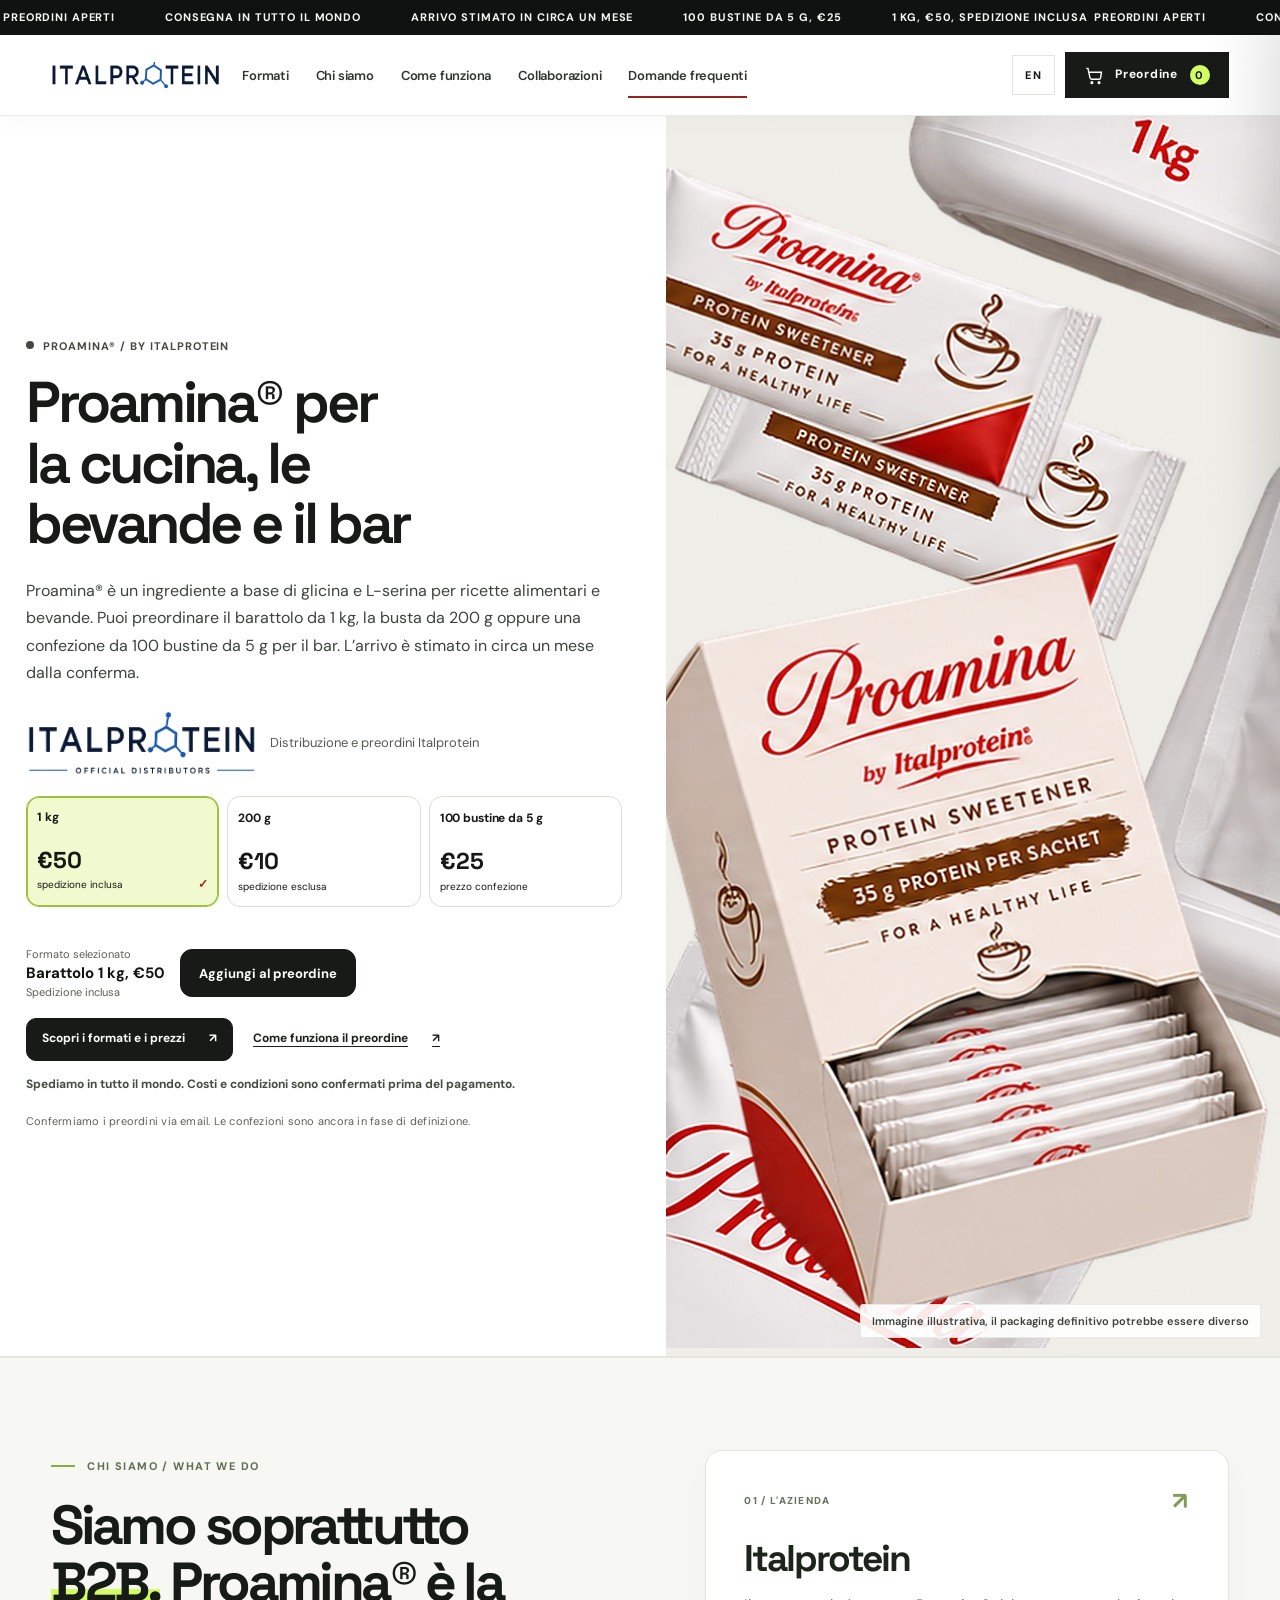
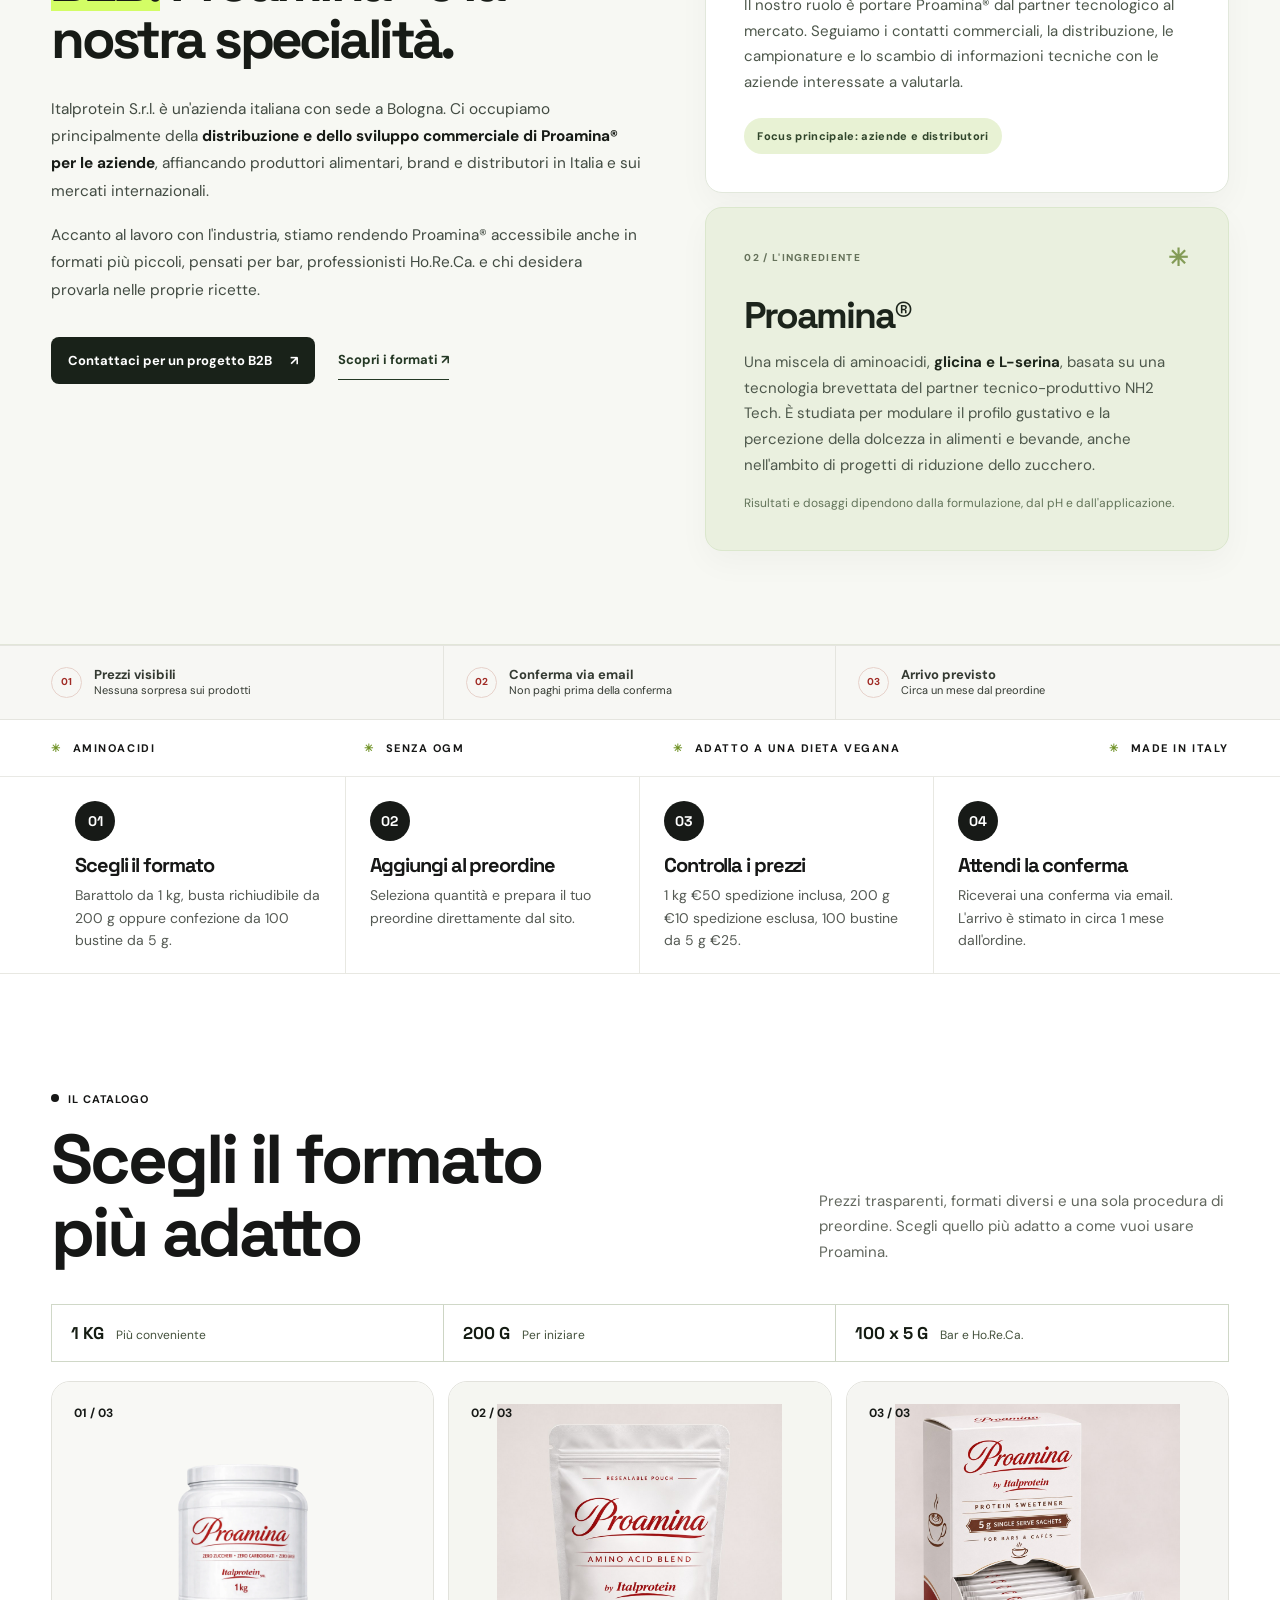
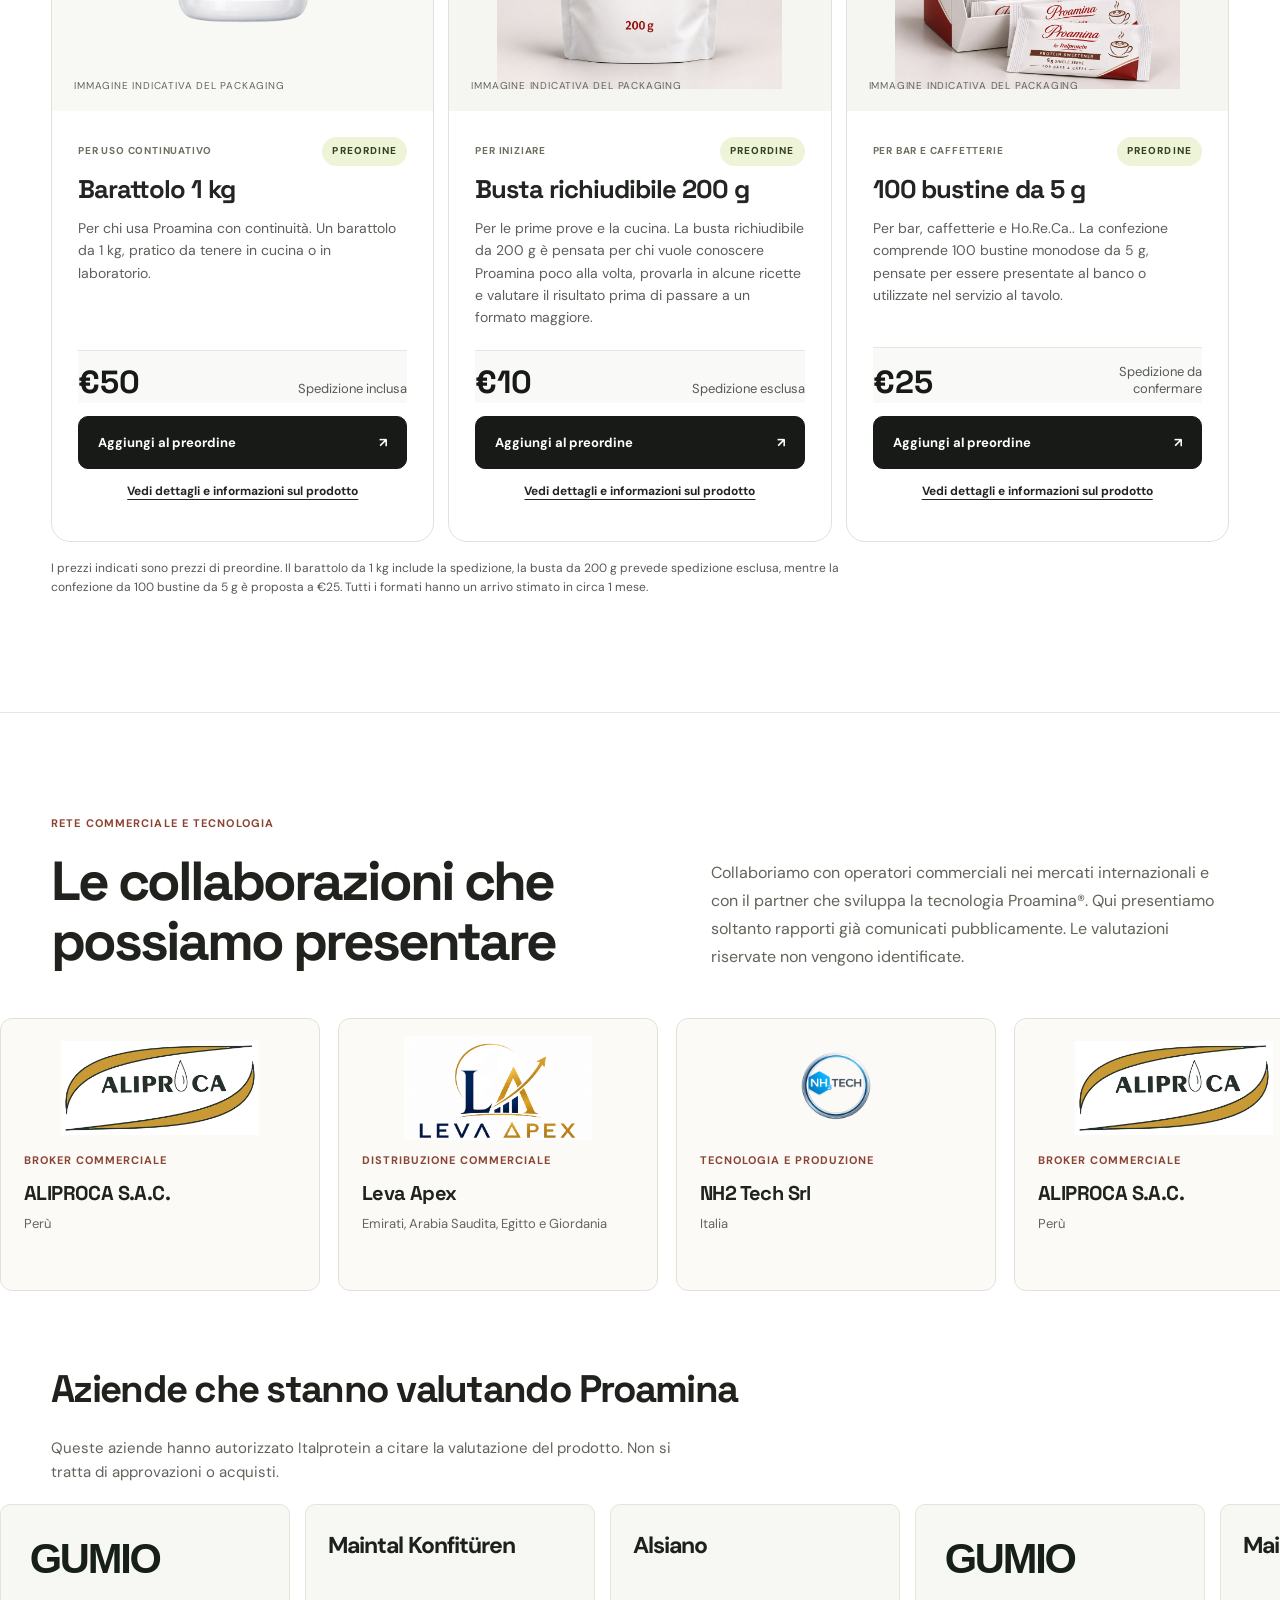
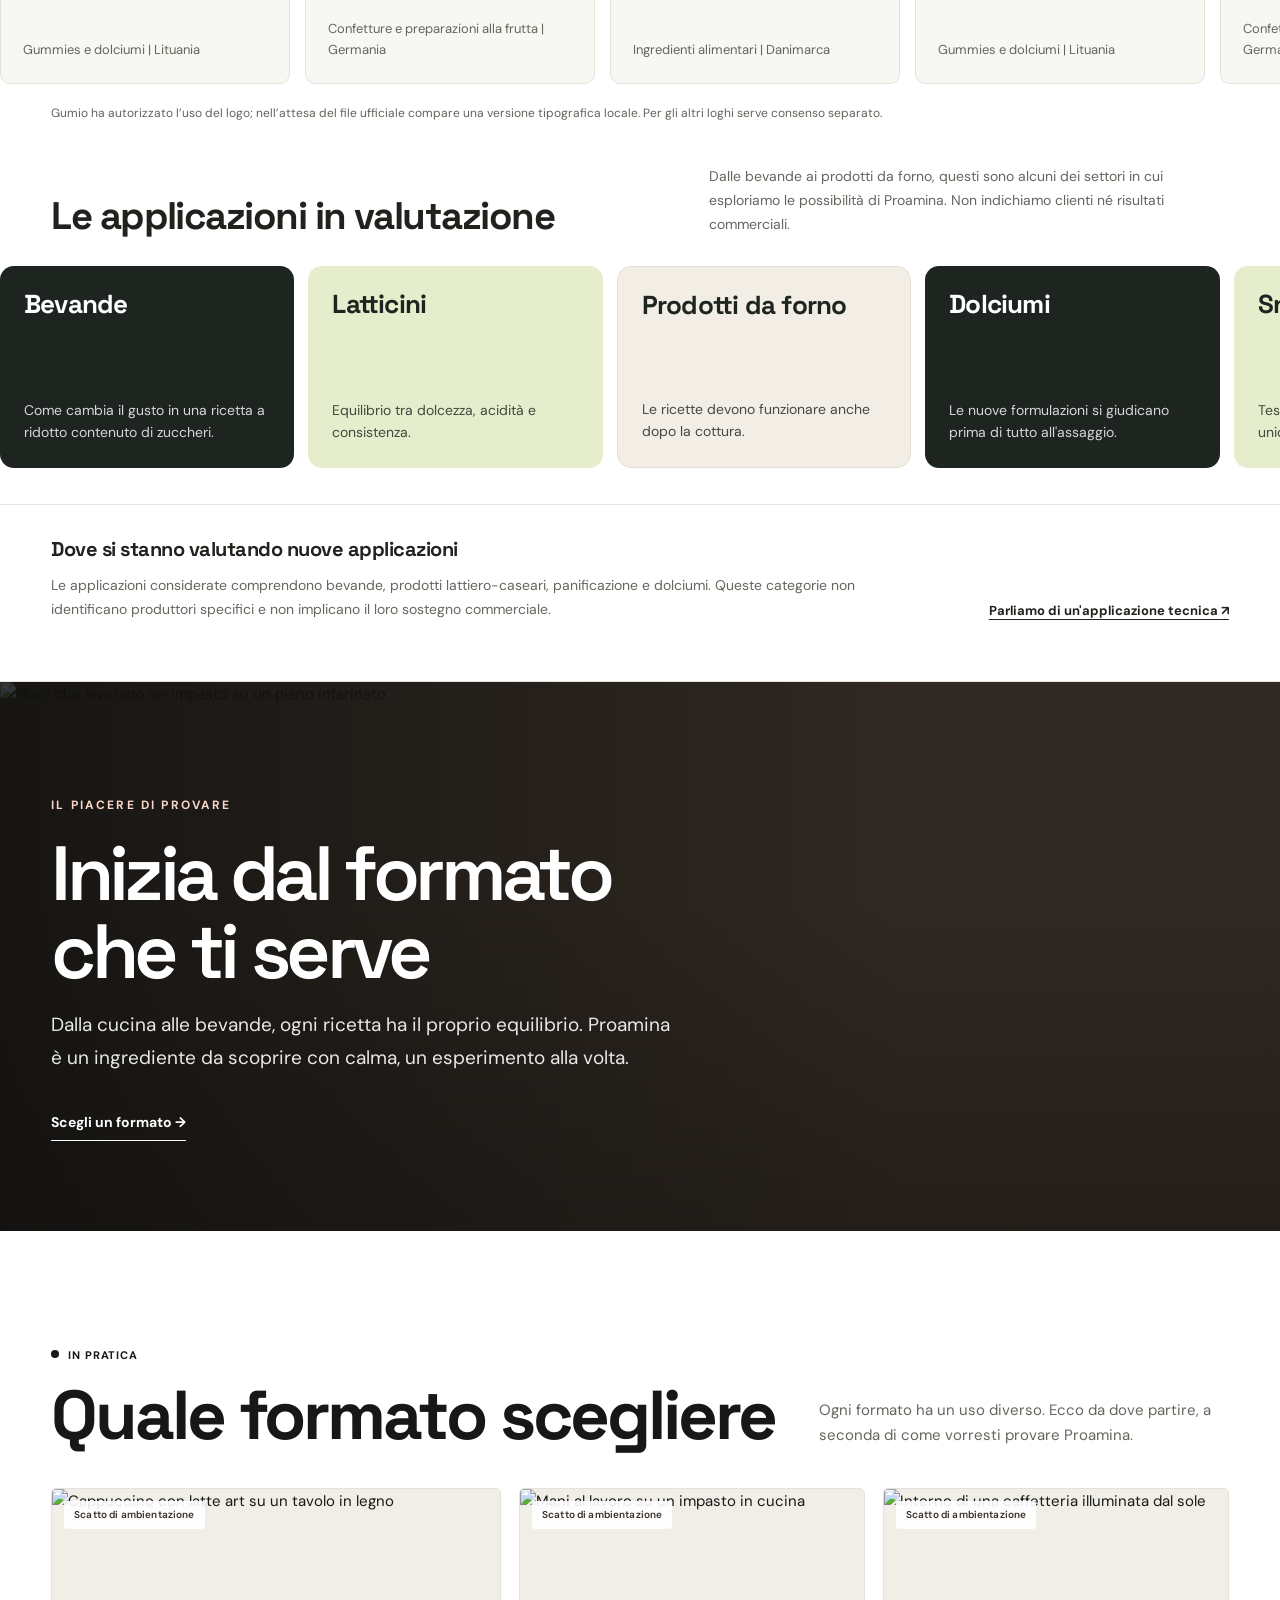
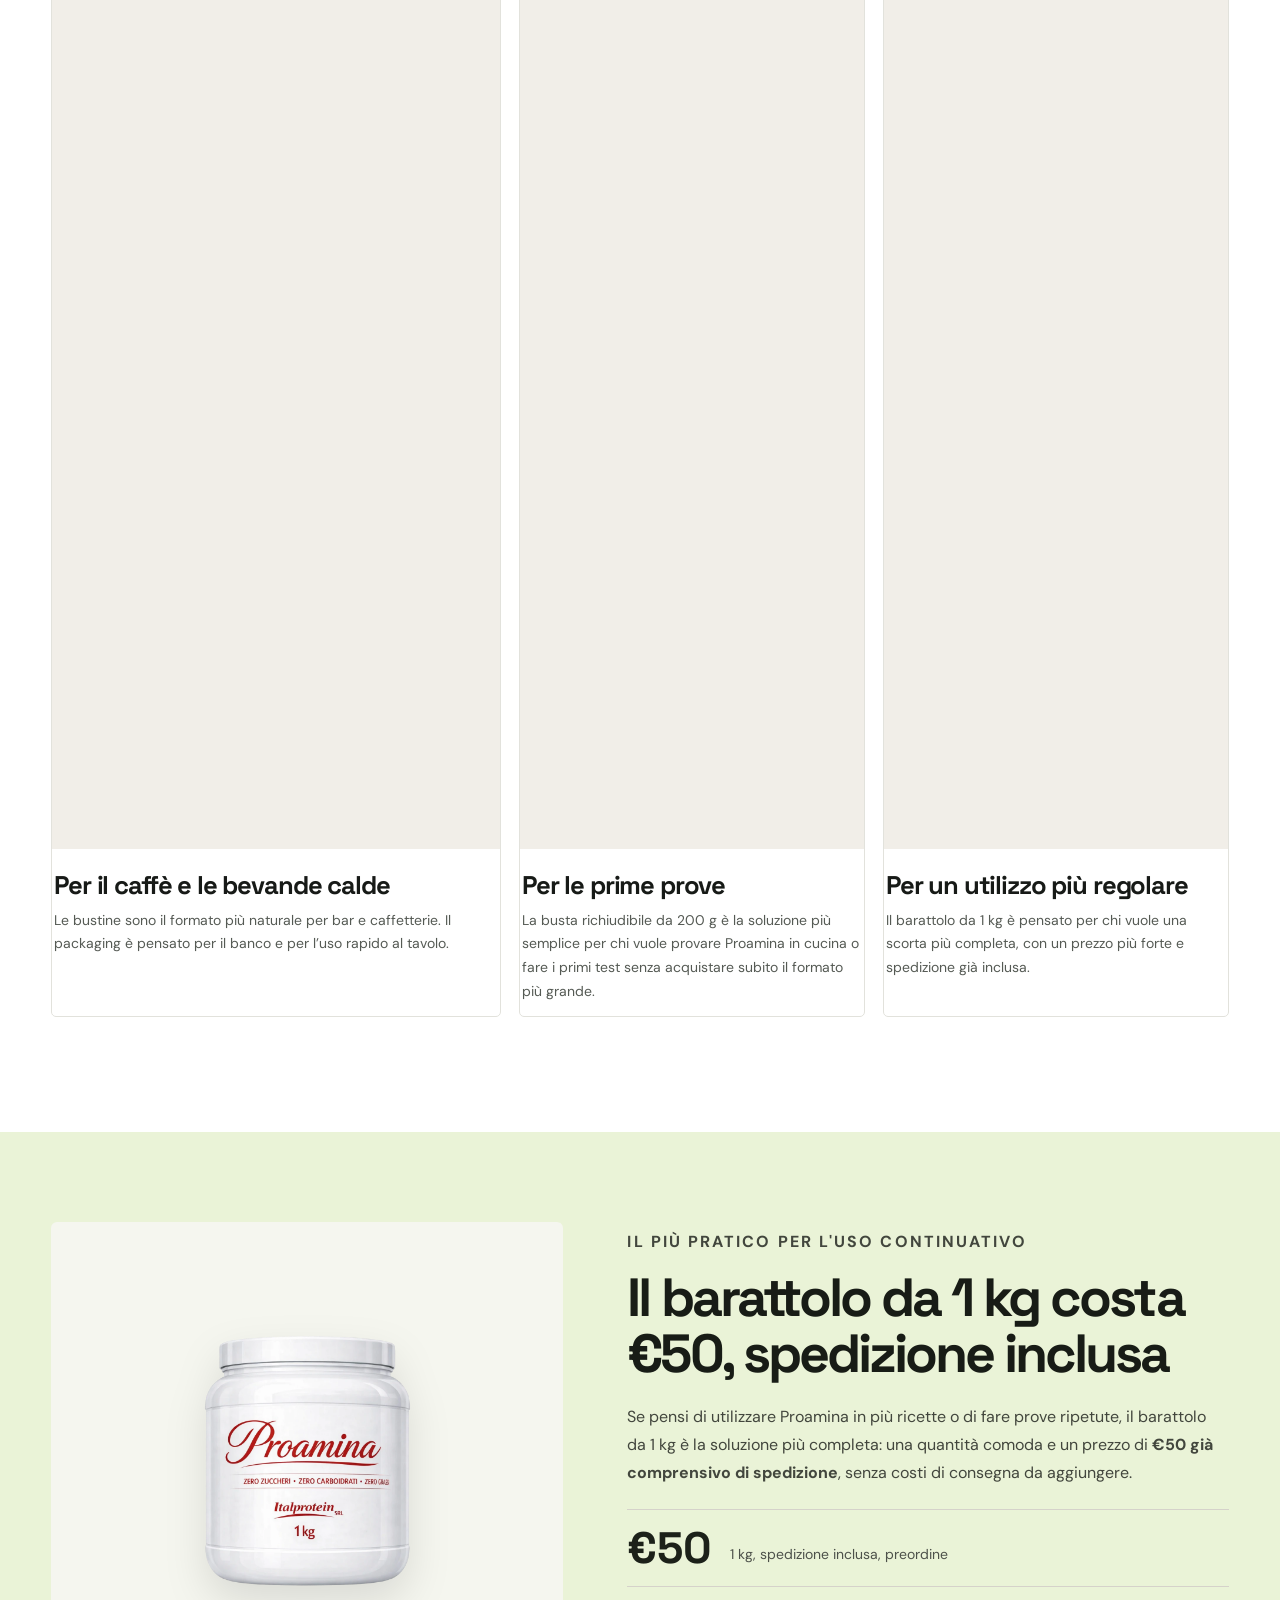
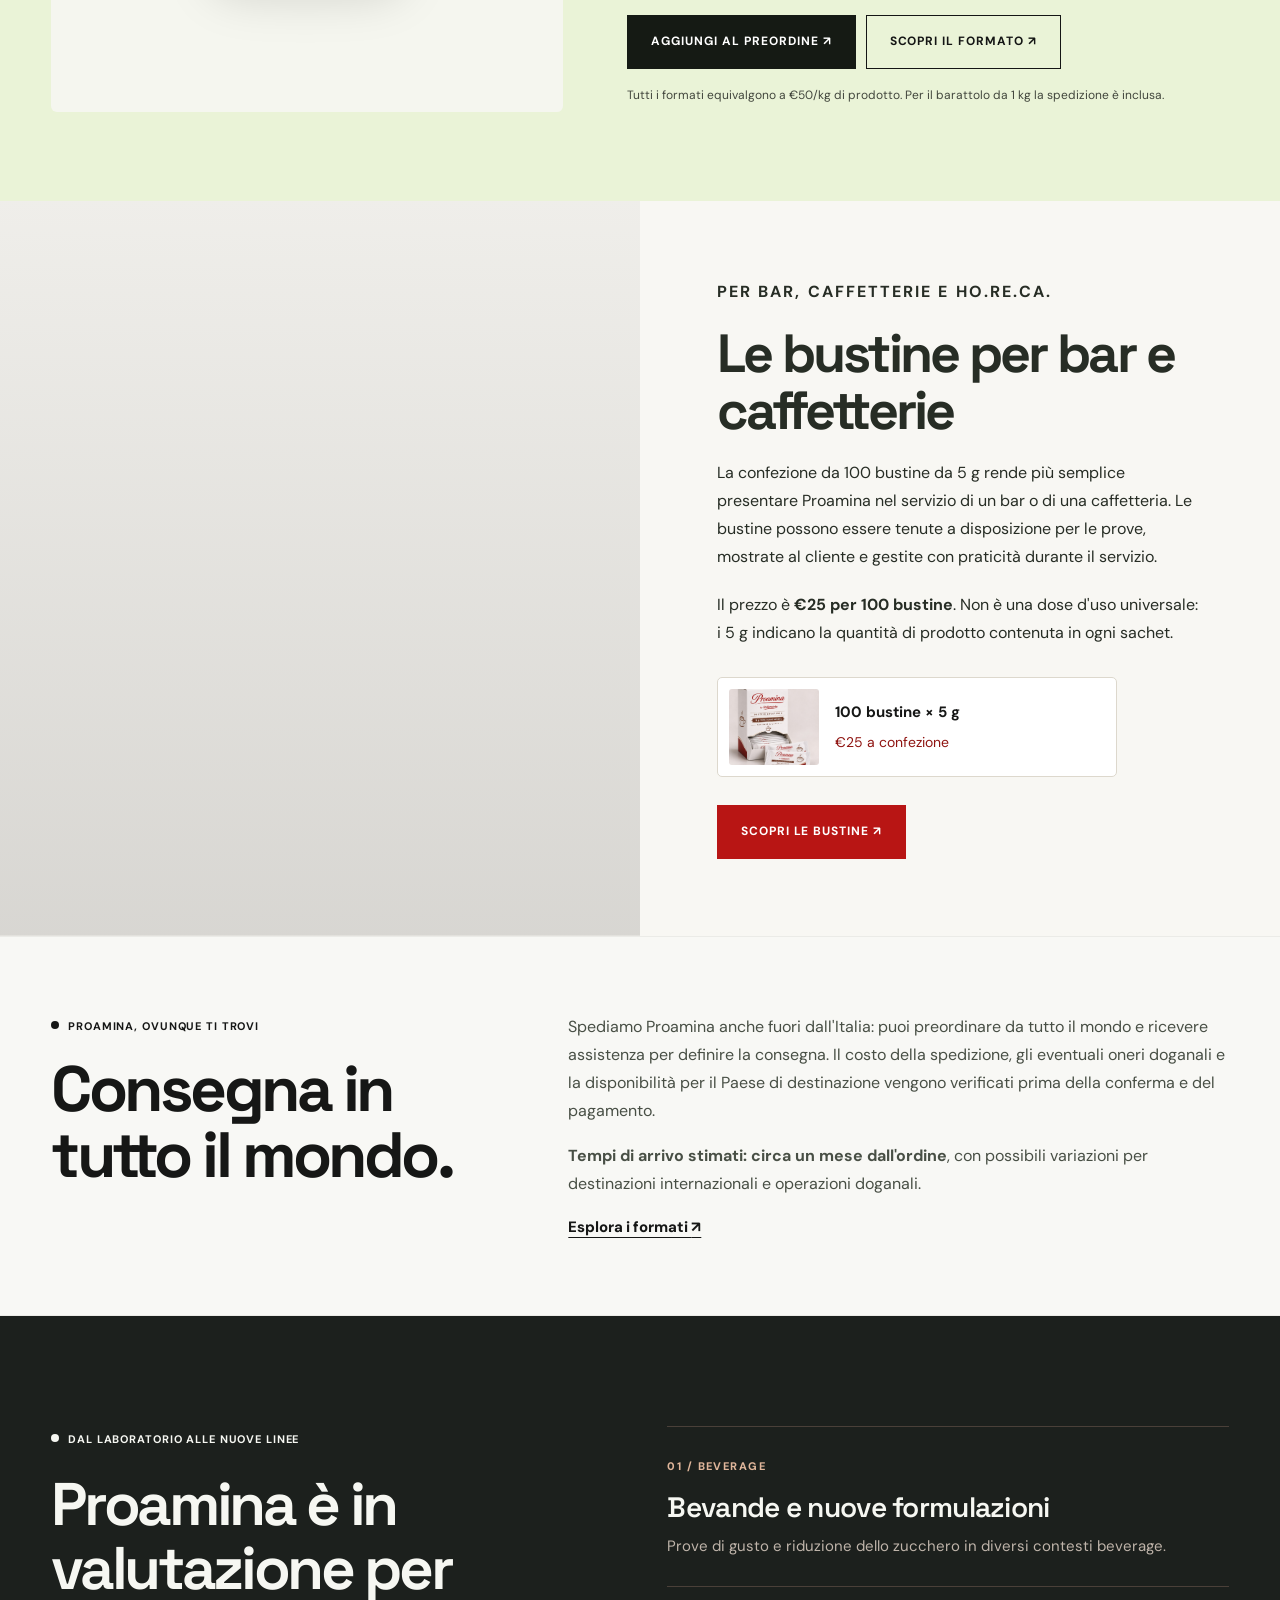
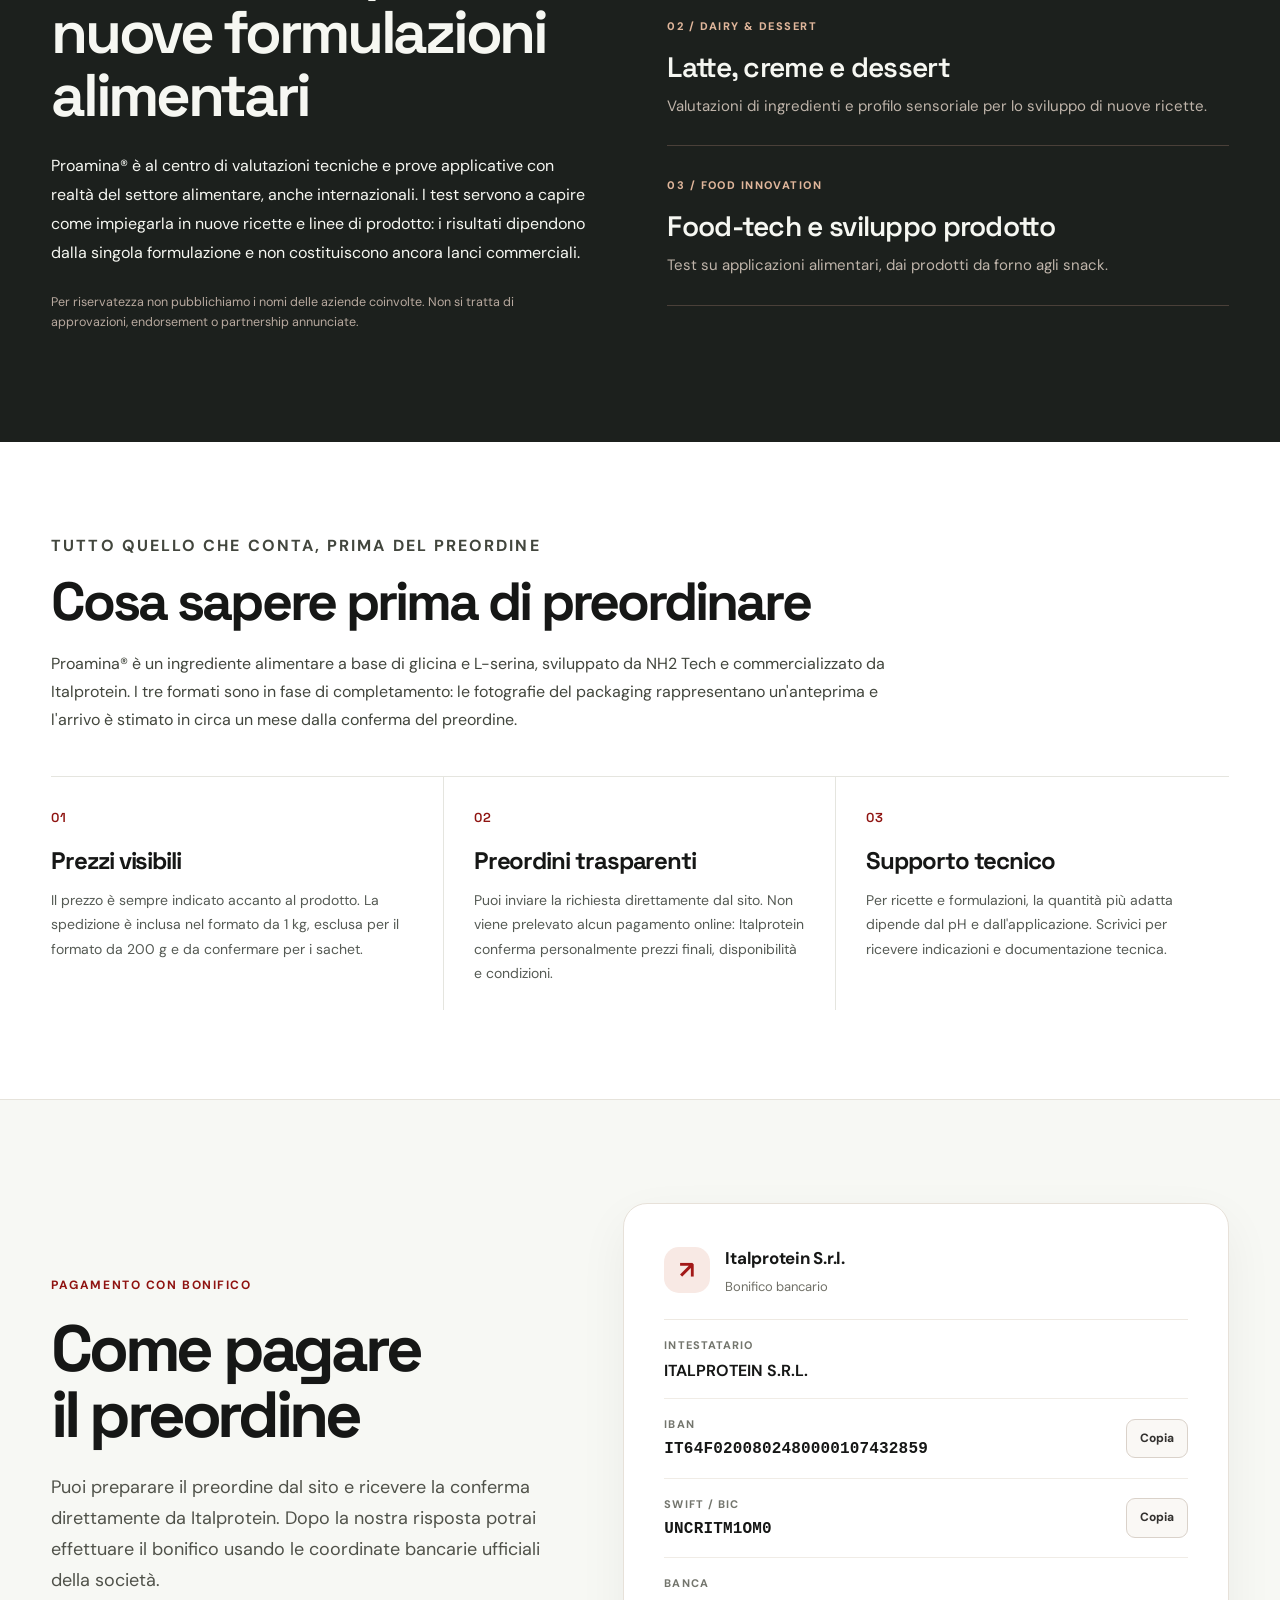
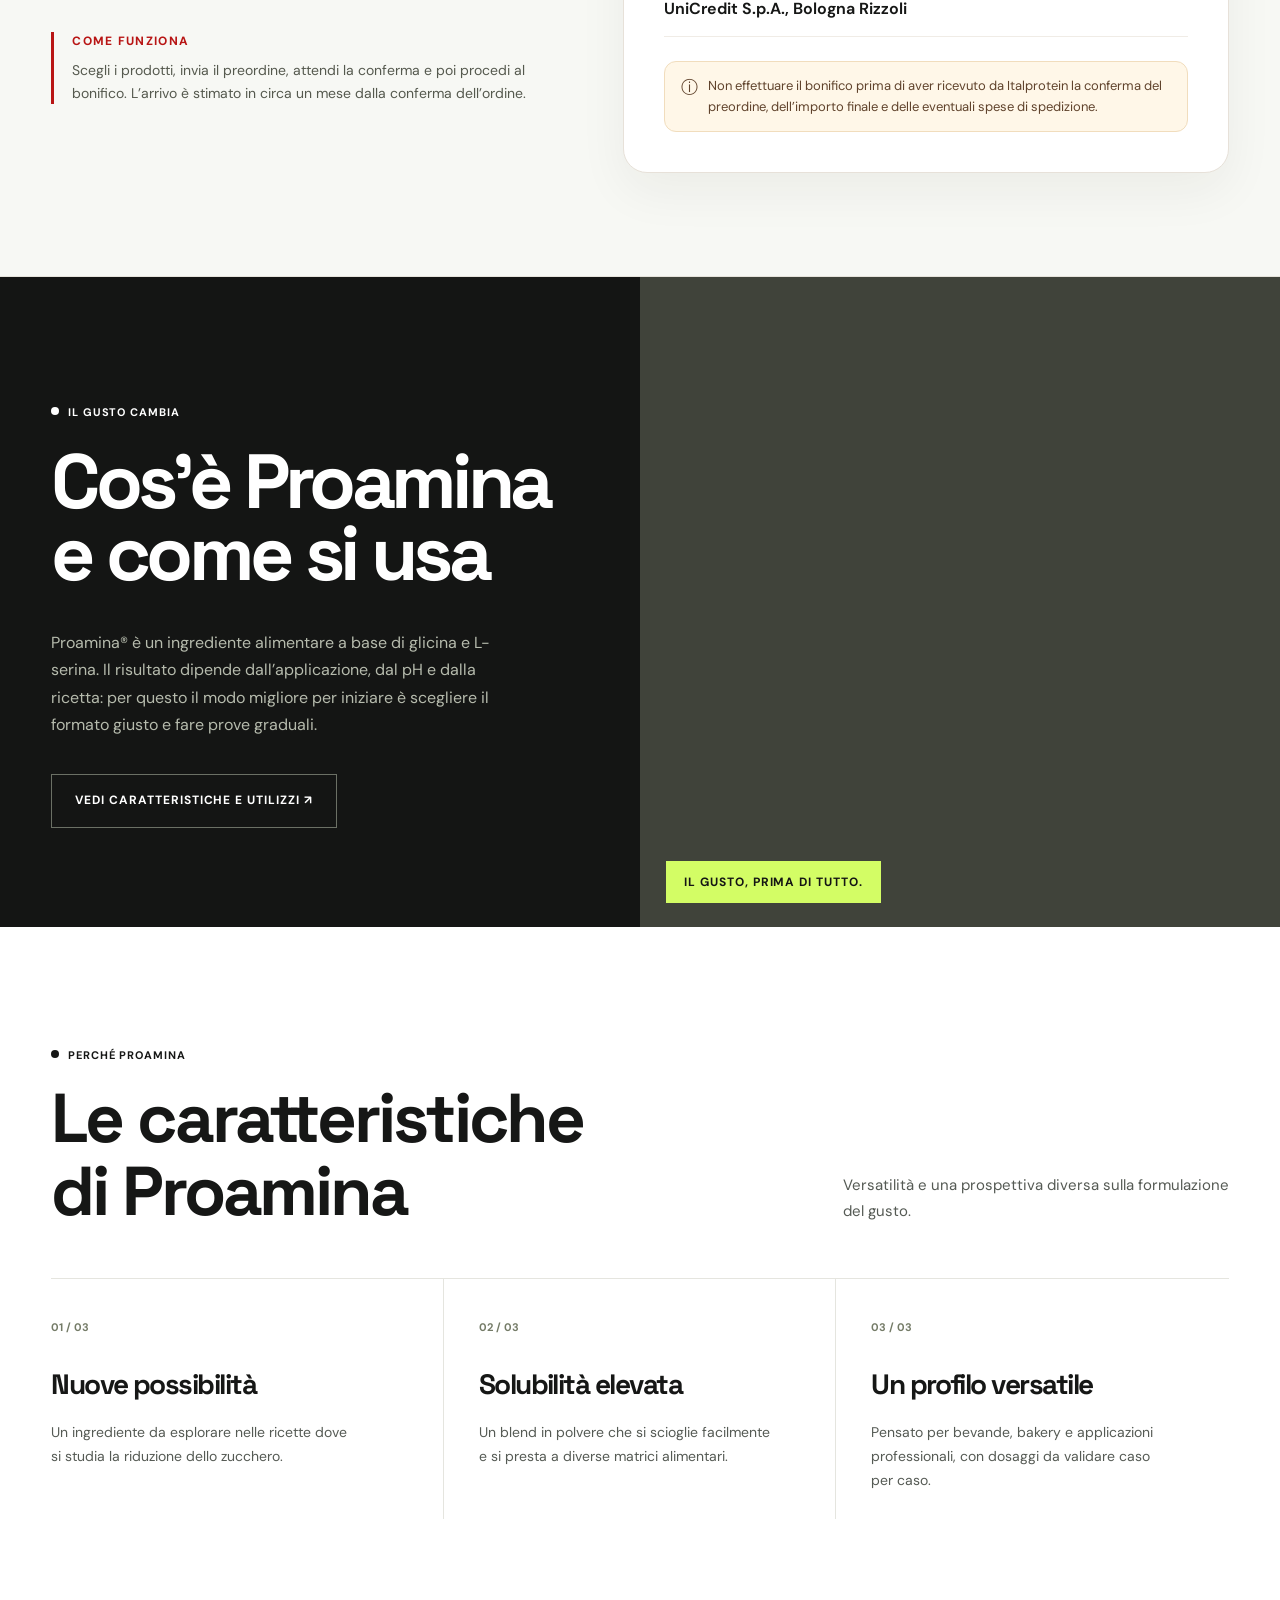
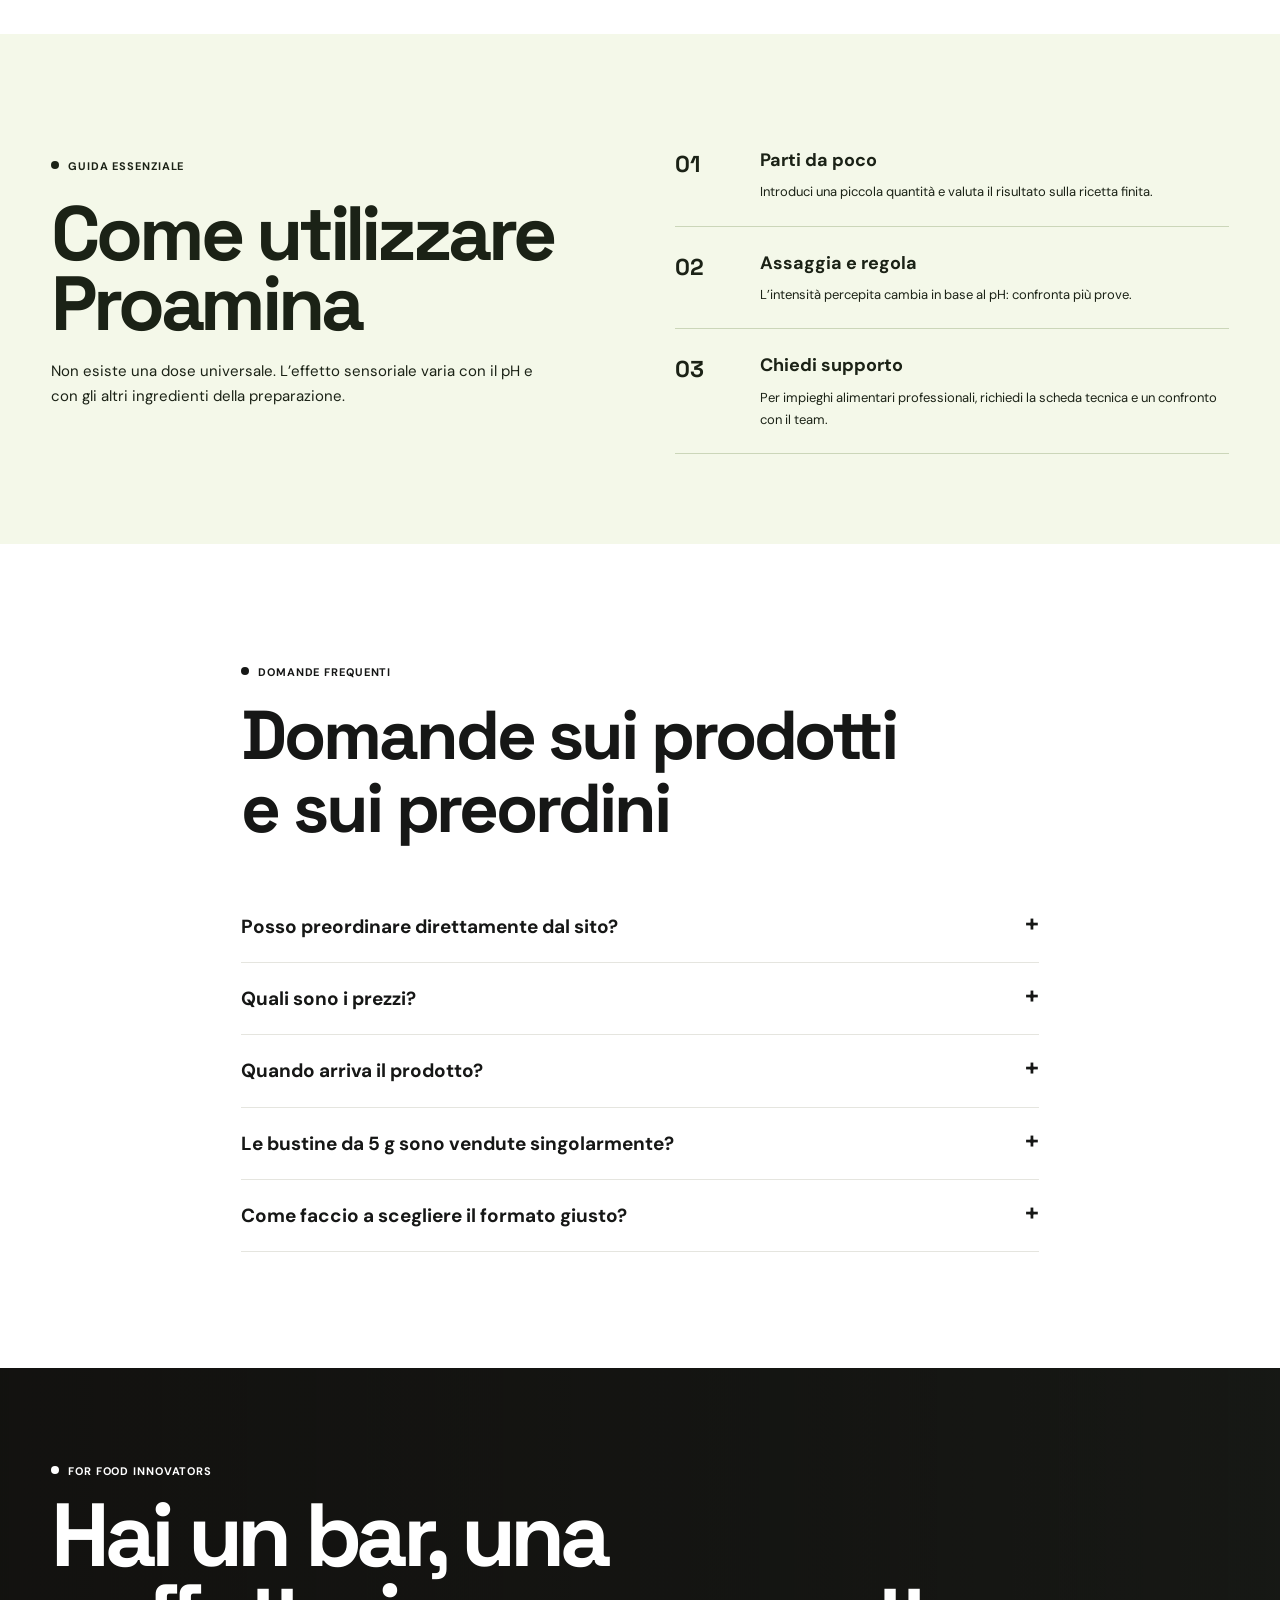
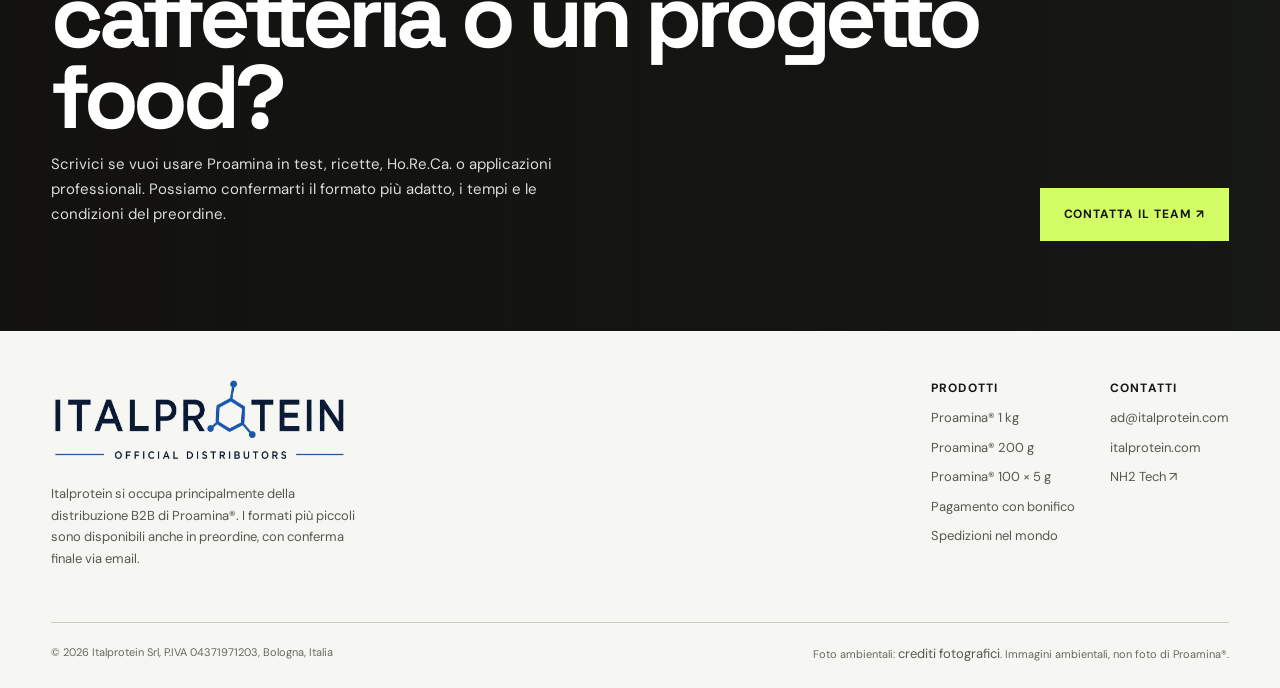
==== commit 1c79f27e: "feat: show the user's silent AI video as the primary homepage hero (index.html)" ====
--- a/index.html
+++ b/index.html
@@ -32,11 +32,8 @@
 <button aria-pressed="true" class="hero-price-card format-option" data-select-product="0" type="button"><strong>1 kg</strong><span>€50</span><small>spedizione inclusa</small></button>
 <button aria-pressed="false" class="hero-price-card format-option" data-select-product="1" type="button"><strong>200 g</strong><span>€10</span><small>spedizione esclusa</small></button>
 <button aria-pressed="false" class="hero-price-card format-option" data-select-product="2" type="button"><strong>100 bustine da 5 g</strong><span>€25</span><small>prezzo confezione</small></button>
-</div><div class="hero-choice-cta"><div class="hero-choice-current"><span>Formato selezionato</span><strong id="selectedFormatLabel">Barattolo da 1 kg, €50</strong><small id="selectedFormatShipping">Spedizione inclusa</small></div><button class="btn-primary quick-add-btn" id="quickAddButton" type="button">Aggiungi al preordine</button></div><div class="cta-row"><a class="btn-primary" href="#prodotti">Scopri i formati e i prezzi <span>↗</span></a><a class="btn-outline" href="#preorder">Come funziona il preordine <span>↗</span></a></div><span class="hero-trust" role="note">Spediamo in tutto il mondo. Costi e condizioni sono confermati prima del pagamento.</span><span class="hero-note">Confermiamo i preordini via email. Le confezioni sono ancora in fase di definizione.</span></div><div class="hero-visual hero-product-scene hero-hq" data-selected-format="0"><img class="hero-hq-image" src="assets/img/proamina-hero-hq-20261102.webp" alt="Gamma Proamina con barattolo, busta e bustine, composizione illustrativa" width="2872" height="1232" loading="eager" decoding="async" fetchpriority="high"/><span class="hero-scene-stamp">Immagine illustrativa, il packaging definitivo potrebbe essere diverso</span></div></div></section>
-<section class="promo-film-section" id="proamina-video" aria-labelledby="promo-film-title"><div class="wrap promo-film-grid">
-  <div class="promo-film-copy"><span class="eyebrow">PROAMINA® IN MOTION</span><h2 id="promo-film-title">Tre formati. Tante possibilità.</h2><p>Scopri Proamina® in pochi secondi: barattolo da 1 kg, busta richiudibile da 200 g e confezione da 100 bustine da 5 g.</p><a href="#prodotti">Scopri i formati <span aria-hidden="true">↗</span></a></div>
-  <div><div class="promo-film-stage"><div class="promo-live" aria-hidden="true"><div class="promo-live-text"><span class="promo-live-kicker">BY ITALPROTEIN</span><strong class="promo-live-title">Proamina®<br/>in tre formati.</strong><small>Per cucina, bevande e bar.</small></div><div class="promo-live-products"><img class="promo-live-item" src="assets/img/proamina-pouch-200g.jpg" alt="" loading="lazy"/><img class="promo-live-item" src="assets/img/proamina-1kg.png" alt="" loading="lazy"/><img class="promo-live-item" src="assets/img/proamina-sachets-5g.jpg" alt="" loading="lazy"/></div></div><video class="promo-film-video" data-promo-video muted loop playsinline preload="none" poster="assets/img/proamina-hero-hq-20261102.webp" aria-label="Video promozionale Proamina con i tre formati"><source src="assets/video/proamina-promo-it.mp4" type="video/mp4"/></video></div><p class="promo-film-caption">Video illustrativo. Il packaging definitivo potrebbe differire dalle immagini presentate.</p></div>
-</div></section>
+</div><div class="hero-choice-cta"><div class="hero-choice-current"><span>Formato selezionato</span><strong id="selectedFormatLabel">Barattolo da 1 kg, €50</strong><small id="selectedFormatShipping">Spedizione inclusa</small></div><button class="btn-primary quick-add-btn" id="quickAddButton" type="button">Aggiungi al preordine</button></div><div class="cta-row"><a class="btn-primary" href="#prodotti">Scopri i formati e i prezzi <span>↗</span></a><a class="btn-outline" href="#preorder">Come funziona il preordine <span>↗</span></a></div><span class="hero-trust" role="note">Spediamo in tutto il mondo. Costi e condizioni sono confermati prima del pagamento.</span><span class="hero-note">Confermiamo i preordini via email. Le confezioni sono ancora in fase di definizione.</span></div><div class="hero-visual hero-product-scene hero-hq" data-selected-format="0"><img class="hero-hq-image" src="assets/img/proamina-hero-hq-20261102.webp" alt="Gamma Proamina con barattolo, busta e bustine, composizione illustrativa" width="2872" height="1232" loading="eager" decoding="async" fetchpriority="high"/><video class="hero-ai-video" data-hero-video autoplay muted loop playsinline preload="metadata" poster="assets/img/proamina-hero-hq-20261102.webp" aria-label="Video Proamina senza audio con scene di utilizzo in cucina e al bar"><source src="assets/video/proamina-hero.mp4" type="video/mp4"/></video><span class="hero-scene-stamp">Immagine illustrativa, il packaging definitivo potrebbe essere diverso</span></div></div></section>
+
 
 <section class="about-italprotein" id="chi-siamo" aria-labelledby="about-italprotein-title">
   <div class="wrap about-italprotein-grid">
--- a/assets/editorial-white-20261102.css
+++ b/assets/editorial-white-20261102.css
@@ -82,4 +82,43 @@
 @media (min-width:901px){.hero .hero-product-scene.hero-hq{min-height:680px}.hero .wrap.hero-grid{grid-template-columns:minmax(0,51%) minmax(0,49%)}}
 @media (max-width:900px){.hero .hero-product-scene.hero-hq{min-height:425px;margin:0;max-height:620px}.hero-hq .hero-hq-image{object-position:51% 48%}.hero .hero-copy{padding:42px 24px 38px}.hero .hero-copy h1{max-width:100%;font-size:clamp(38px,8vw,61px)}}
 @media (max-width:560px){.hero .hero-product-scene.hero-hq{min-height:350px}.hero-hq .hero-hq-image{object-position:51% center}.hero .hero-copy h1{font-size:clamp(37px,9vw,51px)}.hero .hero-desc{font-size:15.5px}.hero-hq .hero-scene-stamp{bottom:12px;right:12px;max-width:75%;font-size:10px}}
-@media(prefers-reduced-motion:reduce){.hero .hero-price-card{transition:none}.hero .hero-price-card:hover{transform:none}}+@media(prefers-reduced-motion:reduce){.hero .hero-price-card{transition:none}.hero .hero-price-card:hover{transform:none}}
+
+/* Italprotein & Proamina: clear B2B-first positioning, responsive and animation-free. */
+.about-italprotein{background:#f7f8f3;color:#171b16;padding:clamp(58px,7.2vw,104px) 0;scroll-margin-top:100px;border-top:1px solid #e7e9df;border-bottom:1px solid #e2e6d9}
+.about-italprotein .about-italprotein-grid{display:grid;grid-template-columns:minmax(0,1.06fr) minmax(0,.94fr);align-items:start;column-gap:clamp(26px,5vw,88px)}
+.about-italprotein-lead{position:sticky;top:122px}
+.about-italprotein .about-kicker{display:inline-flex;align-items:center;gap:12px;font-size:11px;font-weight:750;letter-spacing:.13em;color:#626d55;margin:0 0 22px}
+.about-italprotein .about-kicker:before{content:"";width:24px;height:2px;background:#8cab43;flex-shrink:0}
+.about-italprotein h2{font-family:'Space Grotesk',sans-serif;font-size:clamp(39px,4.3vw,67px);line-height:1.04;font-weight:700;letter-spacing:-.065em;max-width:13ch;margin:0 0 27px;color:#171b16}
+.about-italprotein h2 span{display:inline-block;background:linear-gradient(transparent 62%,#d3fd65 62%);color:#171b16}
+.about-italprotein .about-lead-text{font-size:clamp(15px,1.2vw,17px);line-height:1.78;color:#424b42;max-width:660px;margin:0 0 17px}
+.about-italprotein .about-lead-text strong{color:#171b16;font-weight:750}
+.about-italprotein .about-actions{display:flex;align-items:center;gap:23px;flex-wrap:wrap;margin-top:33px}
+.about-italprotein .about-action-primary{display:inline-flex;align-items:center;justify-content:space-between;gap:18px;background:#192219;color:#fff;border-radius:8px;padding:13px 17px;font-size:13px;font-weight:700;transition:background .18s ease}
+.about-italprotein .about-action-primary:hover,.about-italprotein .about-action-primary:focus-visible{background:#42563a;color:#fff}
+.about-italprotein .about-action-link{font-weight:700;font-size:13px;color:#243824;border-bottom:1px solid currentColor;padding:8px 0}
+.about-italprotein .about-italprotein-cards{display:grid;gap:14px}
+.about-italprotein .about-info-card{background:#fff;border:1px solid #e2e8dc;border-radius:17px;padding:clamp(22px,3vw,38px);box-shadow:0 12px 32px rgba(24,31,20,.035)}
+.about-italprotein .about-info-card.about-product-card{background:#eaf0df;border-color:#dbe7cd}
+.about-italprotein .about-card-meta{display:flex;align-items:center;justify-content:space-between;gap:12px;font-size:10px;font-weight:800;letter-spacing:.13em;color:#66725b}
+.about-italprotein .about-card-meta span:last-child{font-size:24px;color:#839b56;line-height:1}
+.about-italprotein .about-info-card h3{font:700 clamp(28px,2.9vw,42px)/1.1 'Space Grotesk',sans-serif;letter-spacing:-.055em;margin:25px 0 14px;color:#1c241b}
+.about-italprotein .about-info-card p{font-size:15px;line-height:1.72;margin:0;color:#4d574b}
+.about-italprotein .about-info-card p strong{color:#1d251b}
+.about-italprotein .about-card-tag{margin-top:22px;display:inline-block;font-size:11px;font-weight:750;letter-spacing:.03em;padding:9px 13px;border-radius:999px;color:#30452b;background:#e8f2d4}
+.about-italprotein .about-info-card .about-card-small{margin-top:15px;font-size:12px;line-height:1.55;color:#63745a}
+@media(max-width:950px){
+  .about-italprotein .about-italprotein-grid{grid-template-columns:1fr;row-gap:36px}
+  .about-italprotein-lead{position:static}
+  .about-italprotein h2{max-width:18ch}
+  .about-italprotein .about-italprotein-cards{grid-template-columns:repeat(2,minmax(0,1fr));gap:14px}
+}
+@media(max-width:640px){
+  .about-italprotein{padding:56px 0 62px}
+  .about-italprotein h2{font-size:clamp(37px,9vw,52px);max-width:100%;margin-bottom:20px}
+  .about-italprotein .about-italprotein-cards{grid-template-columns:1fr}
+  .about-italprotein .about-actions{gap:10px}
+  .about-italprotein .about-action-primary{width:100%}
+  .about-italprotein .about-action-link{margin-top:7px}
+}
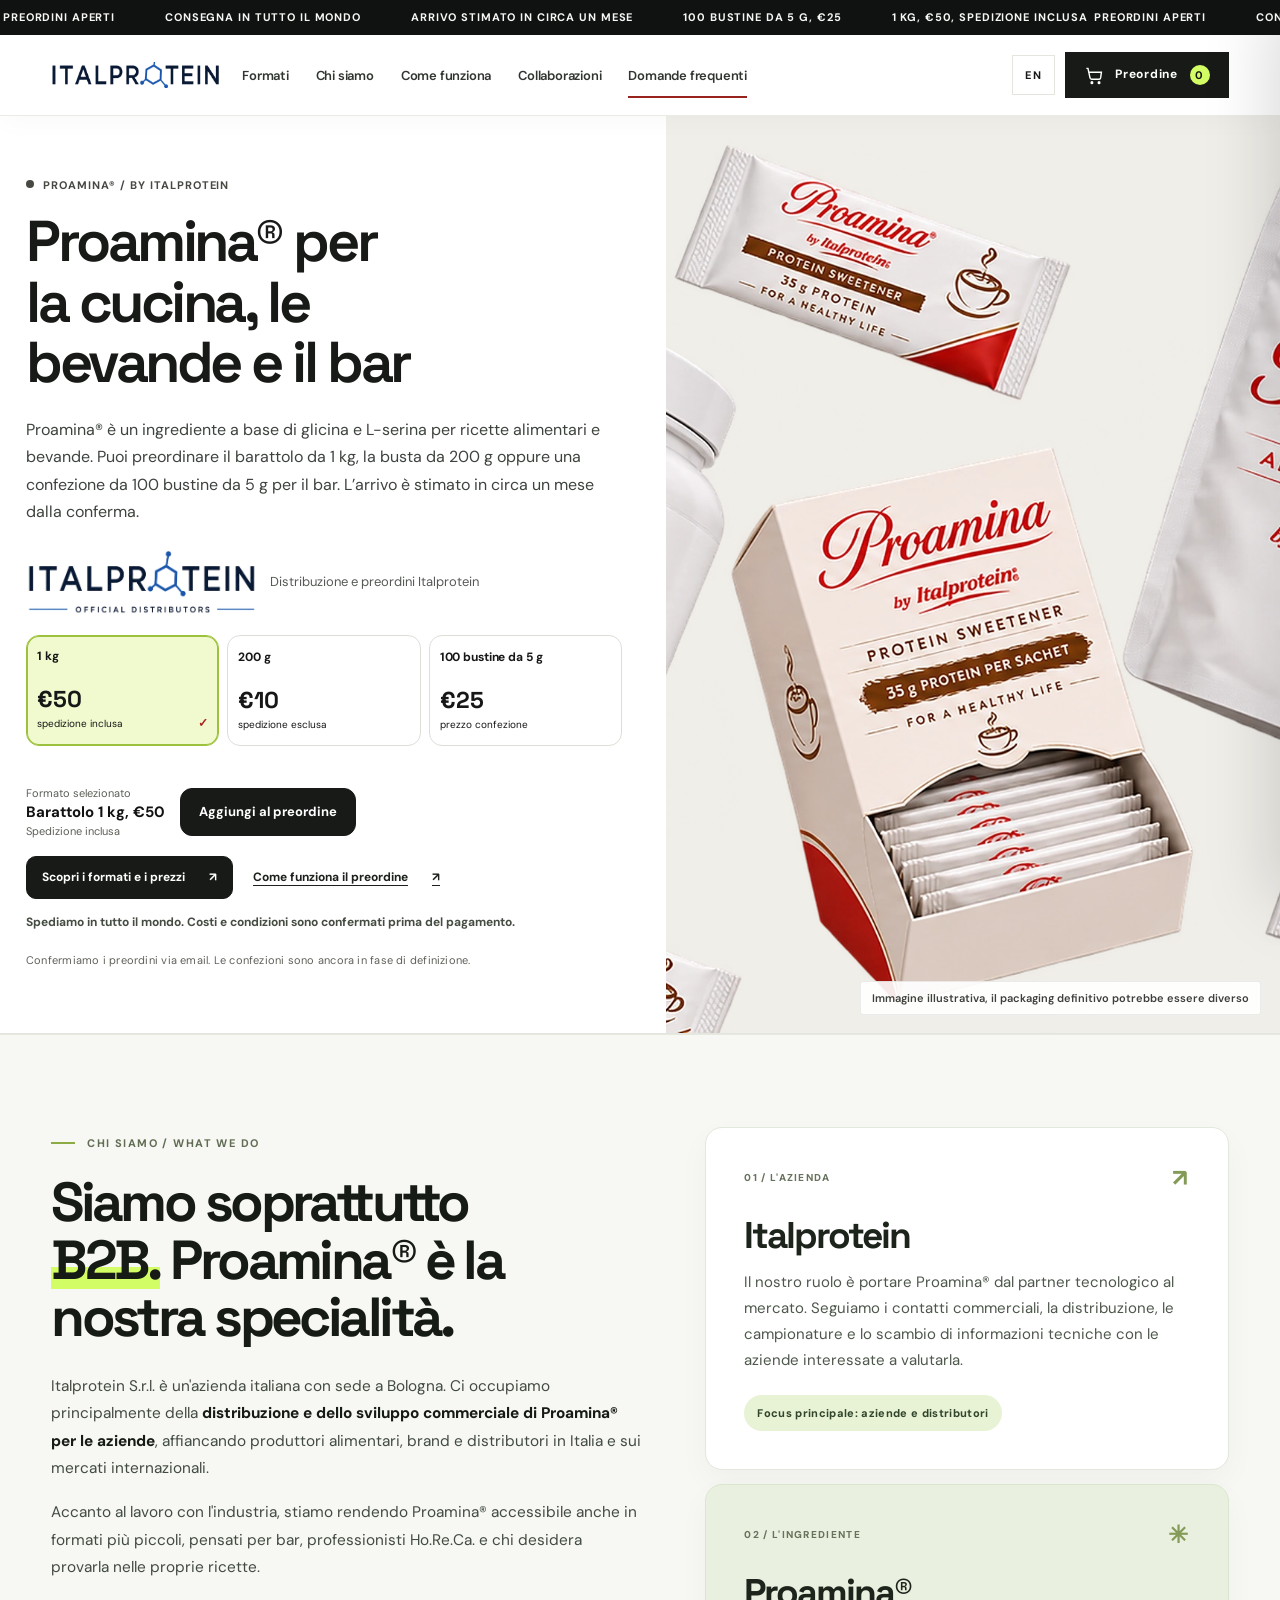
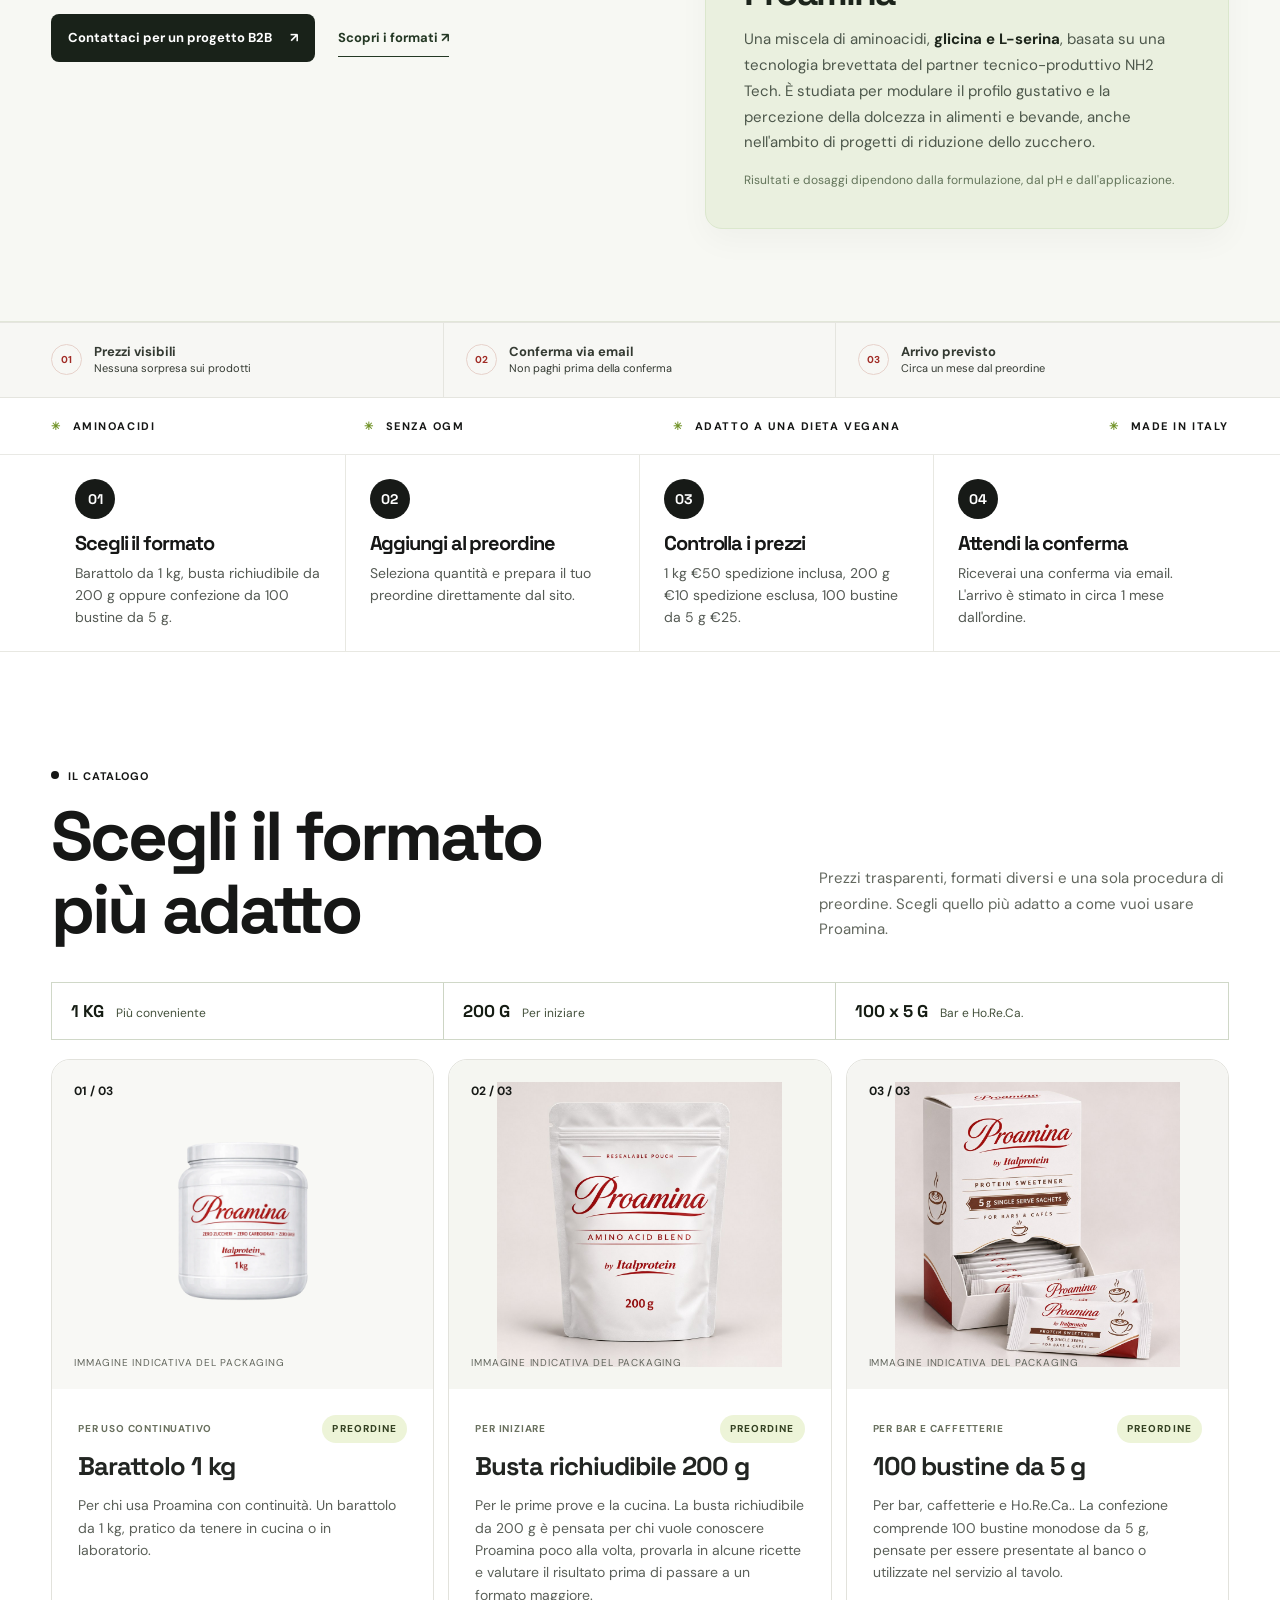
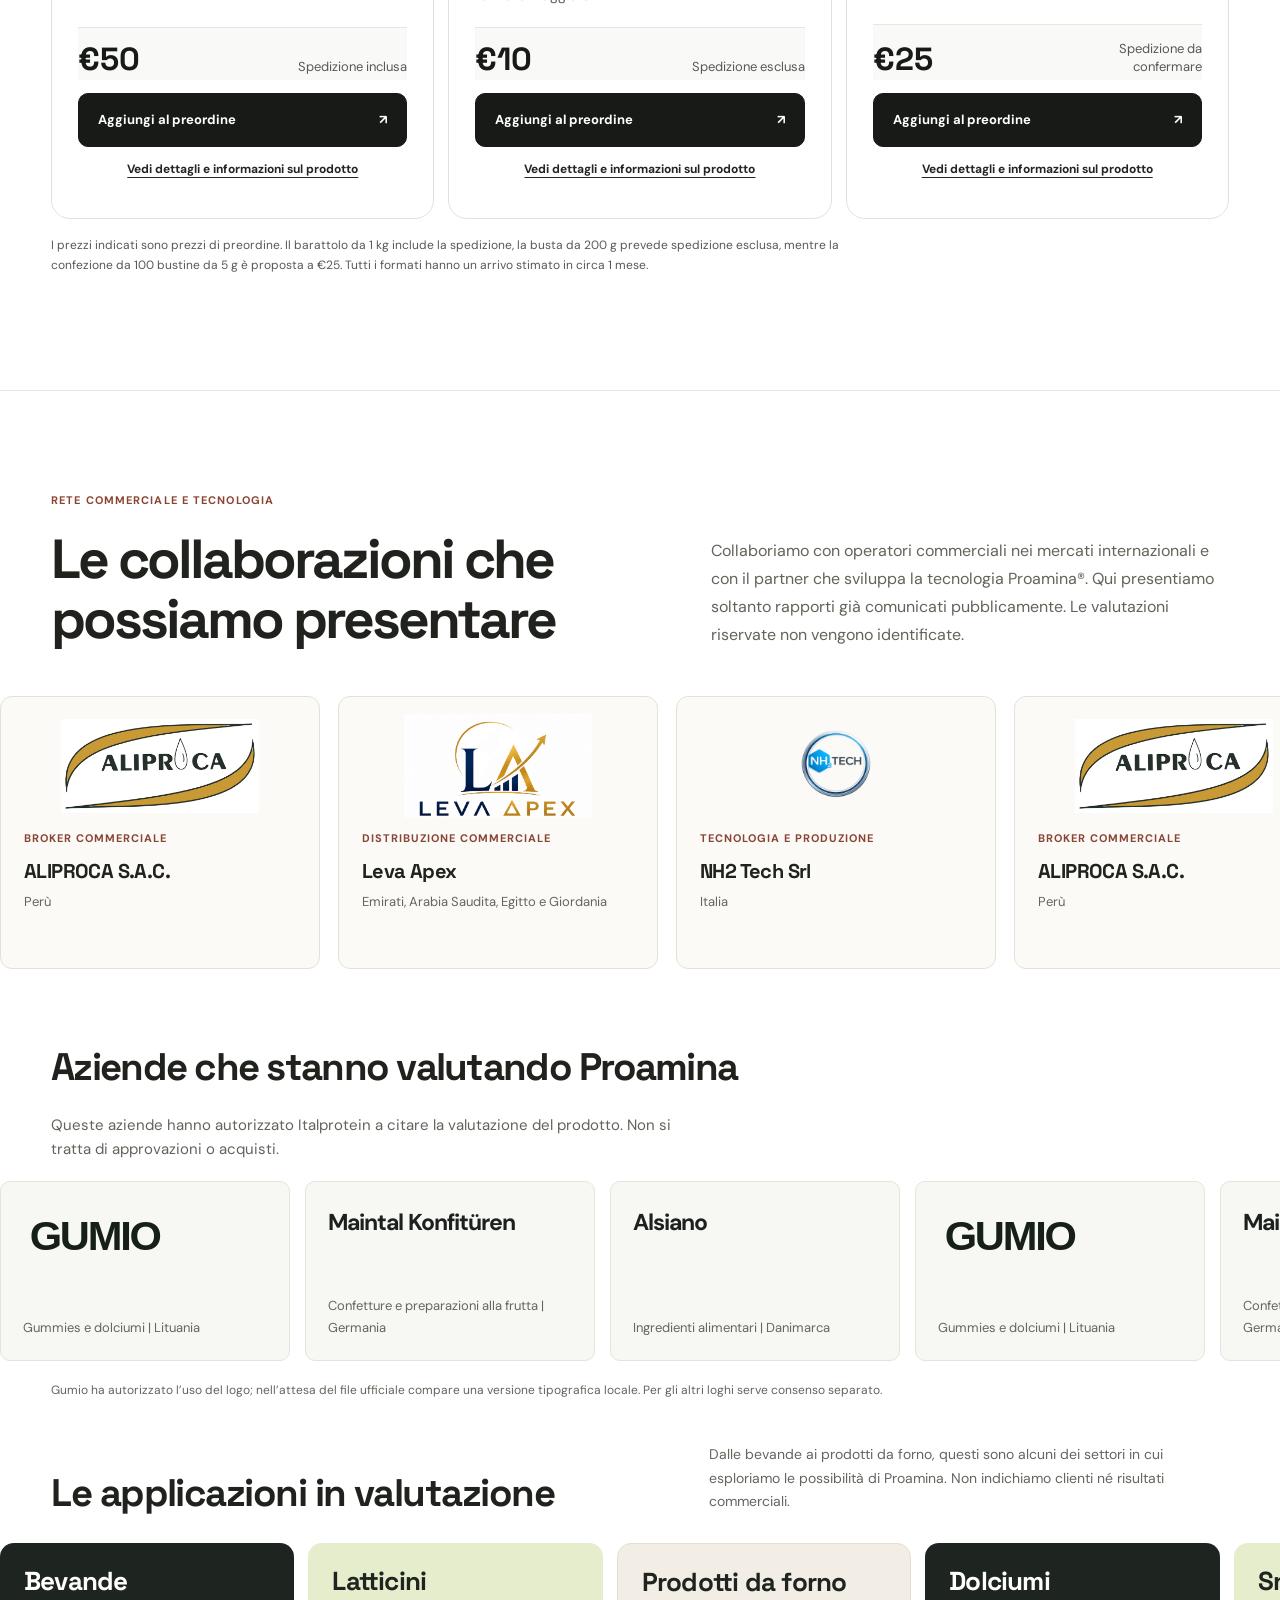
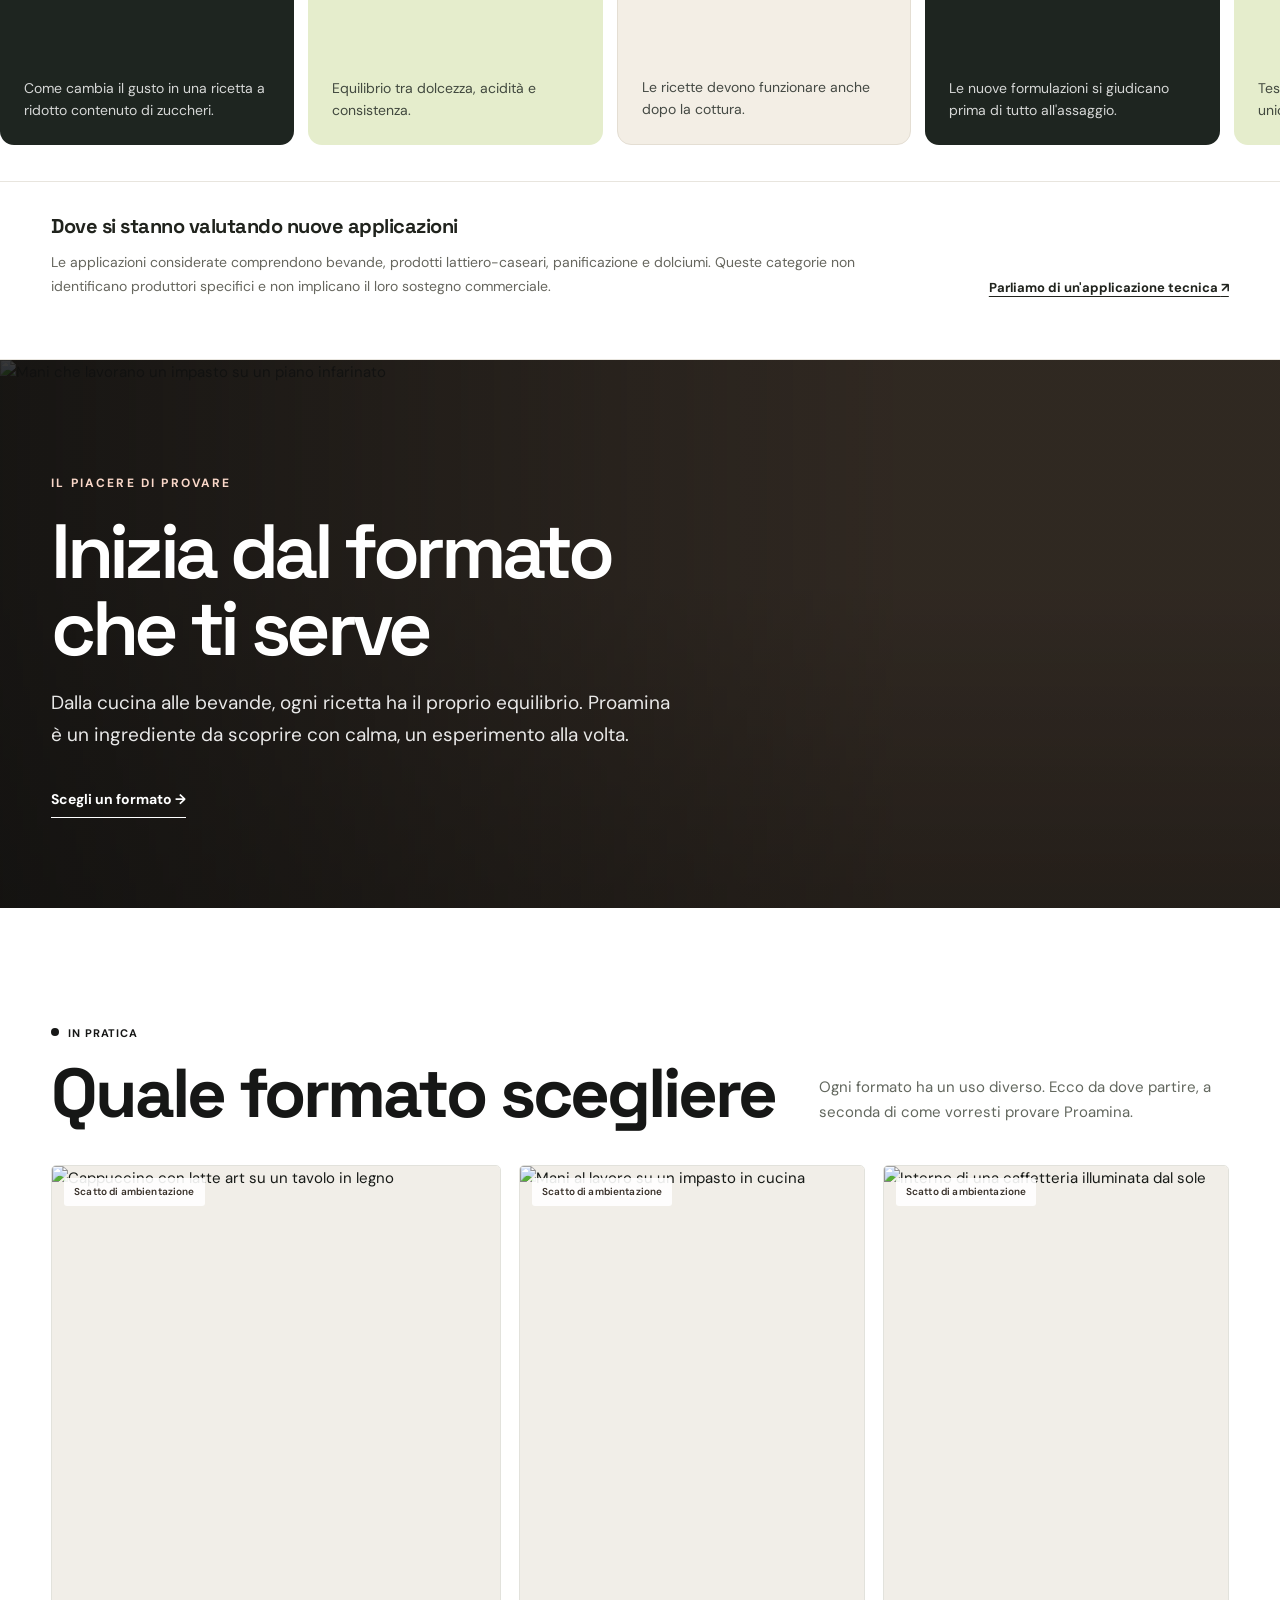
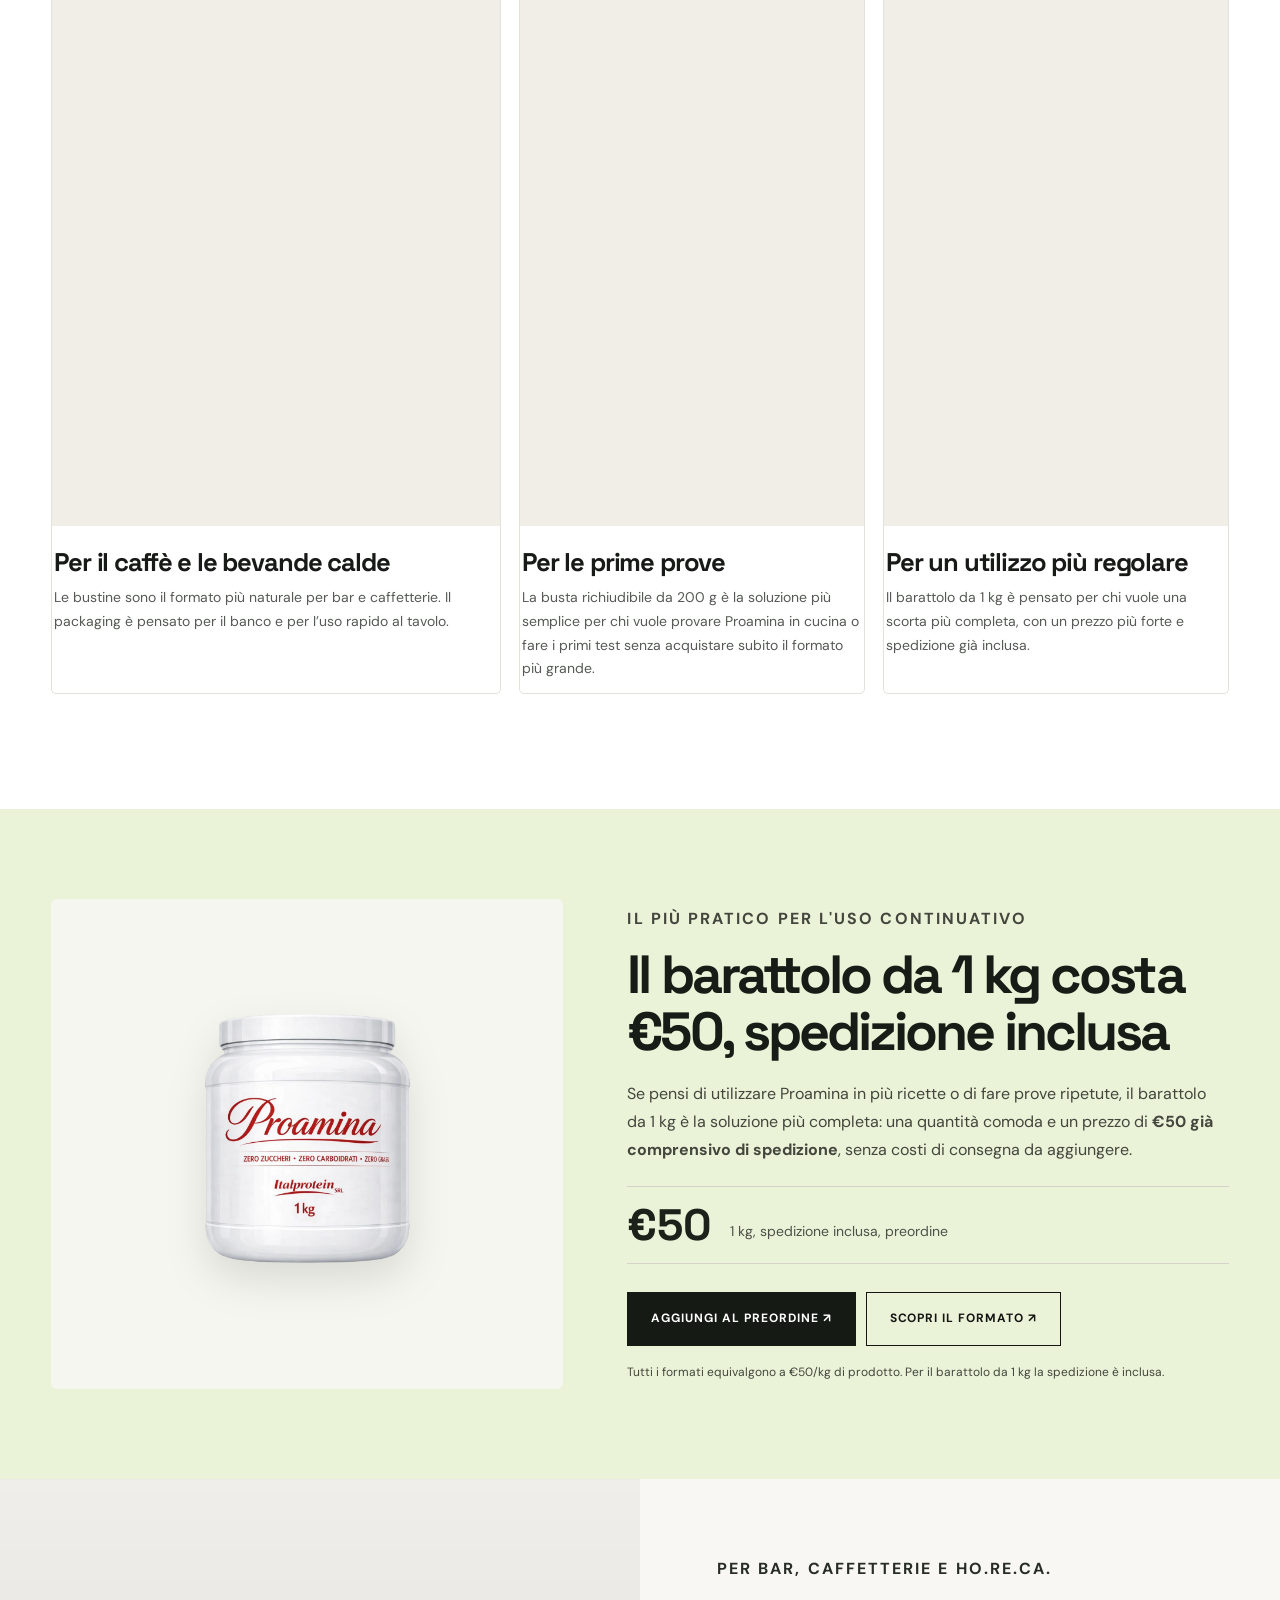
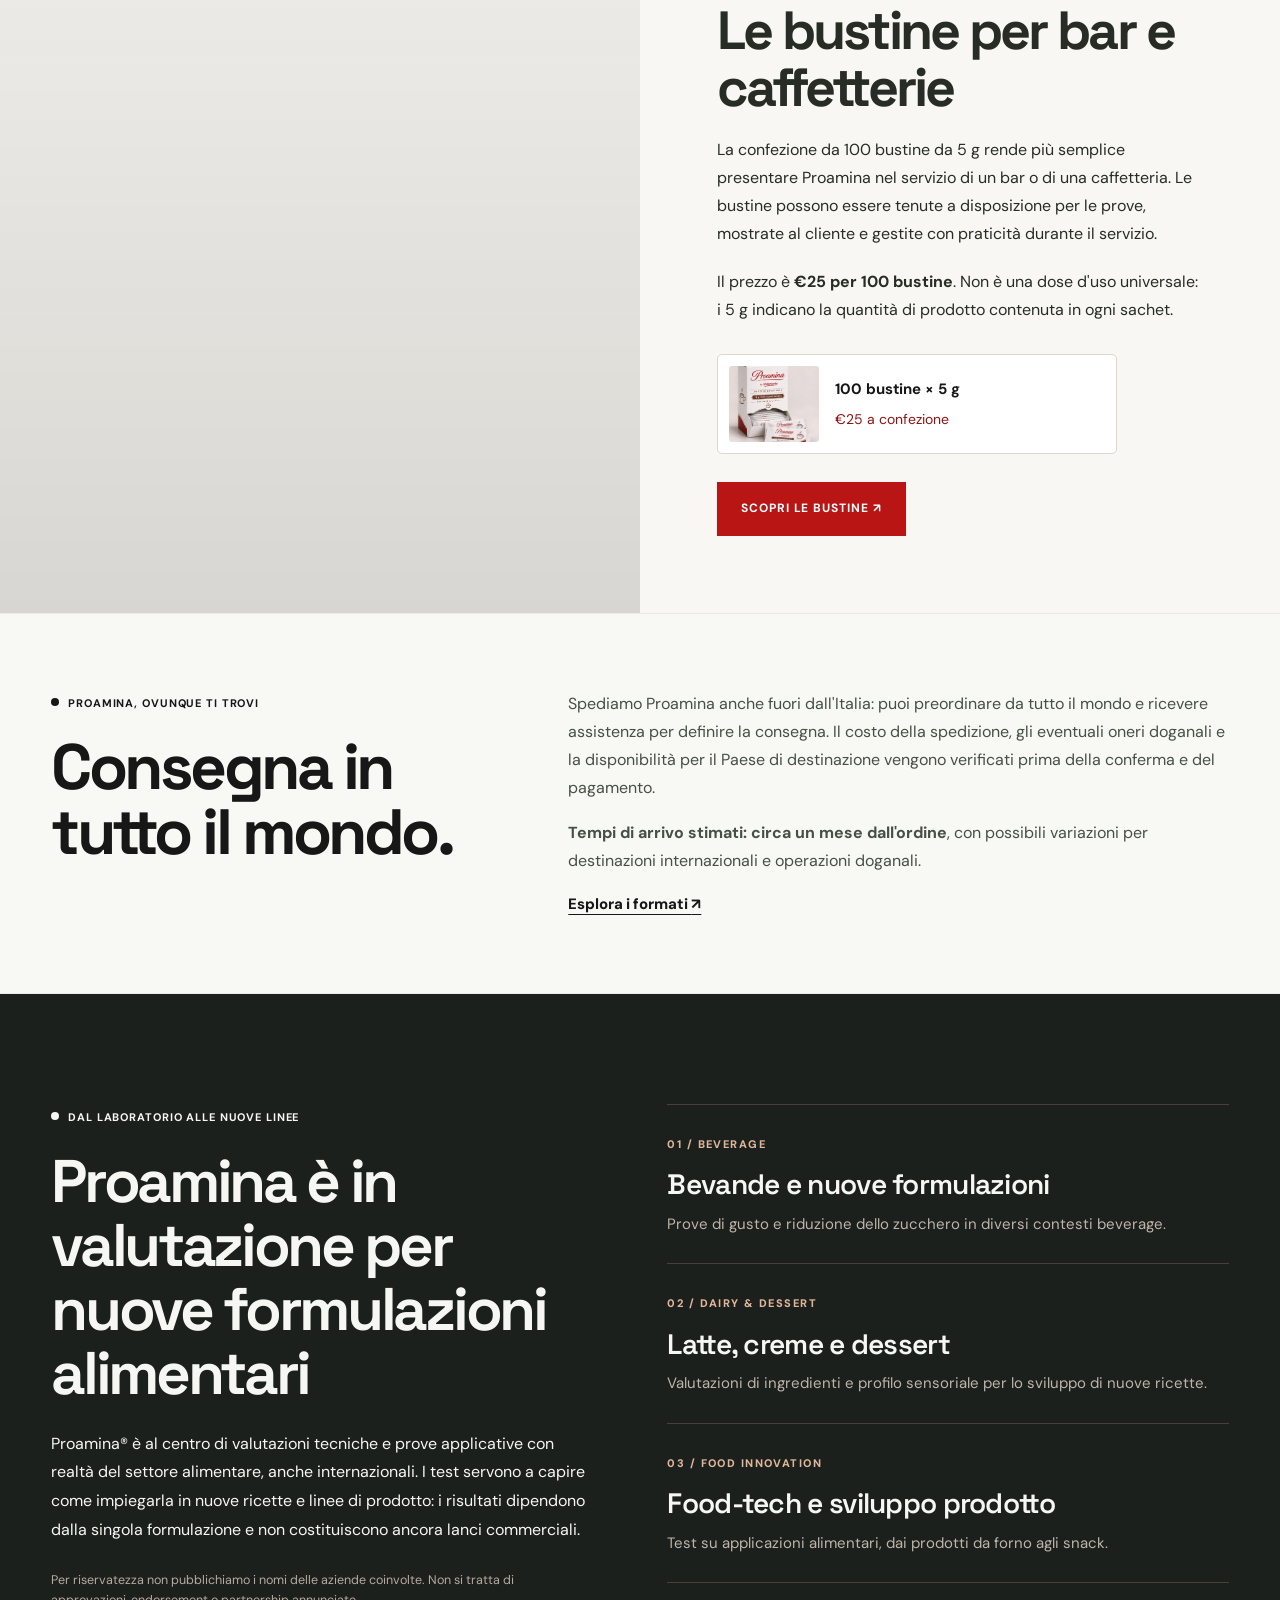
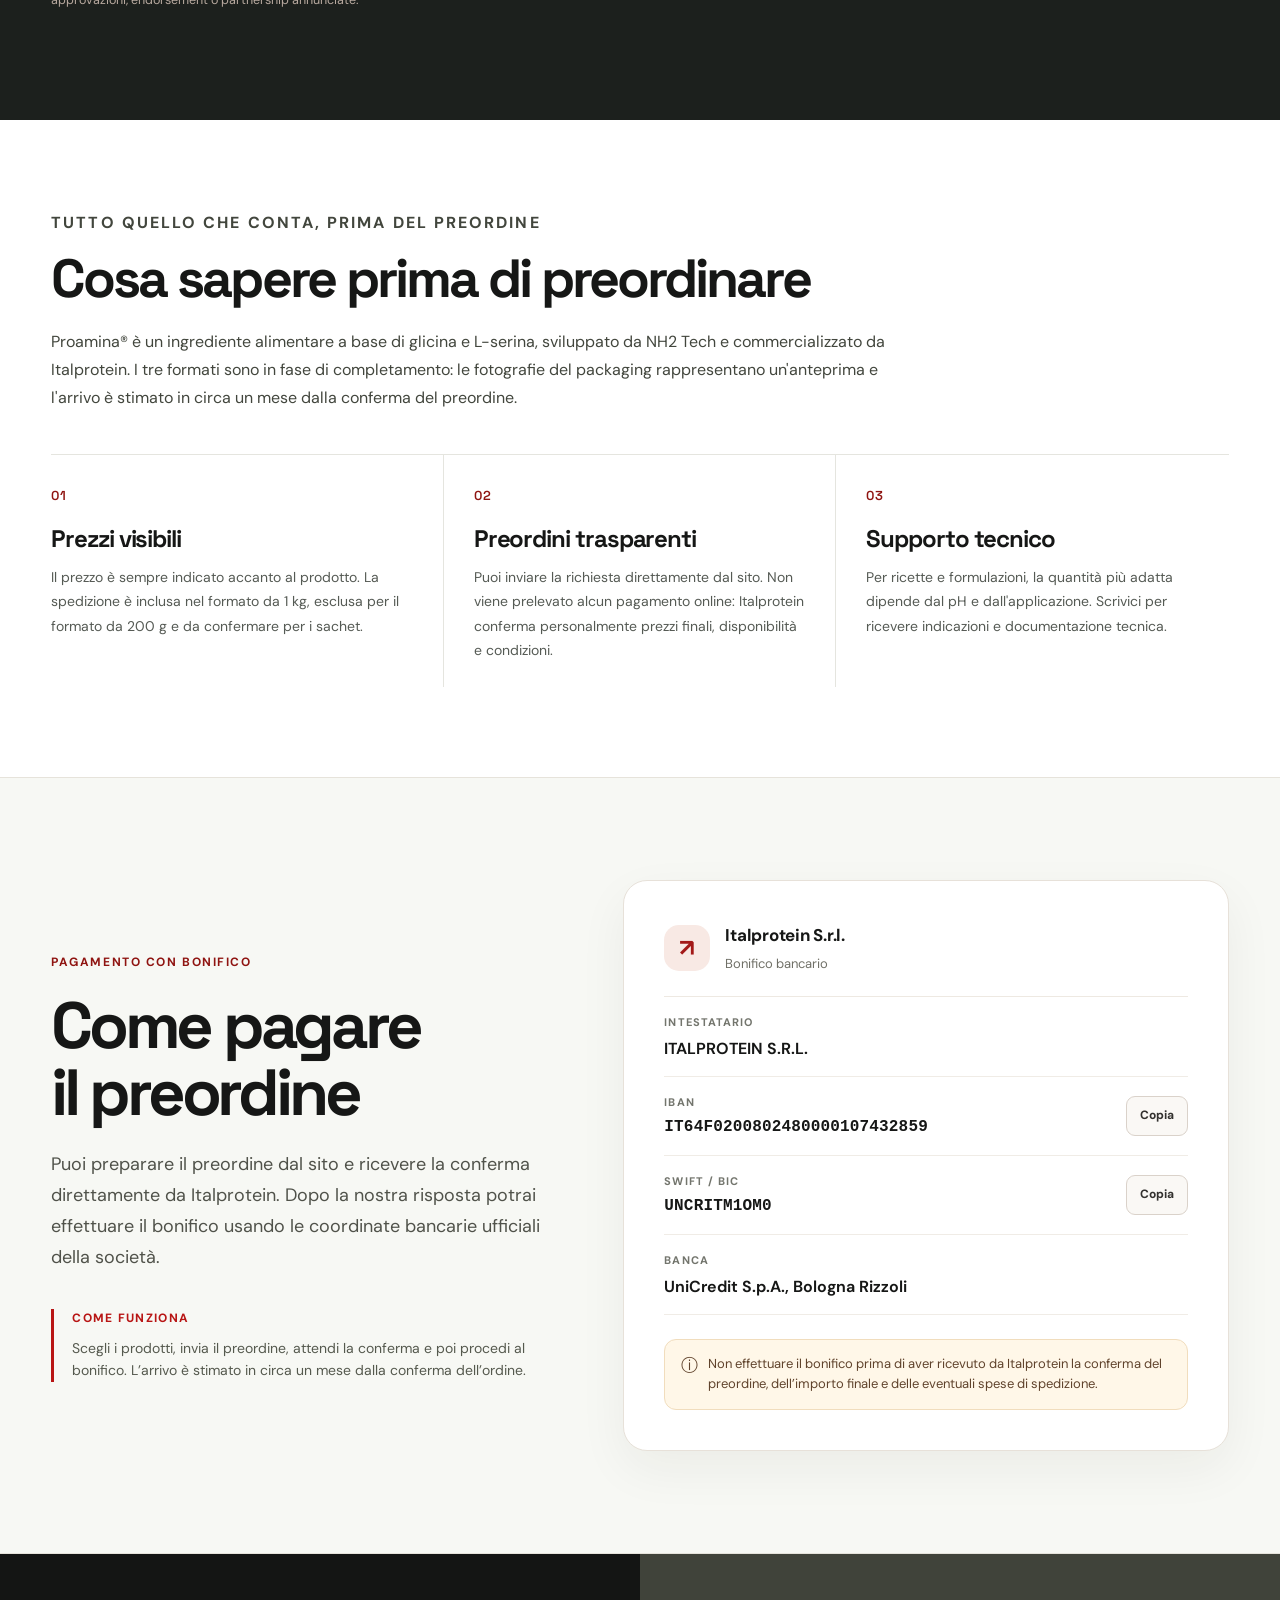
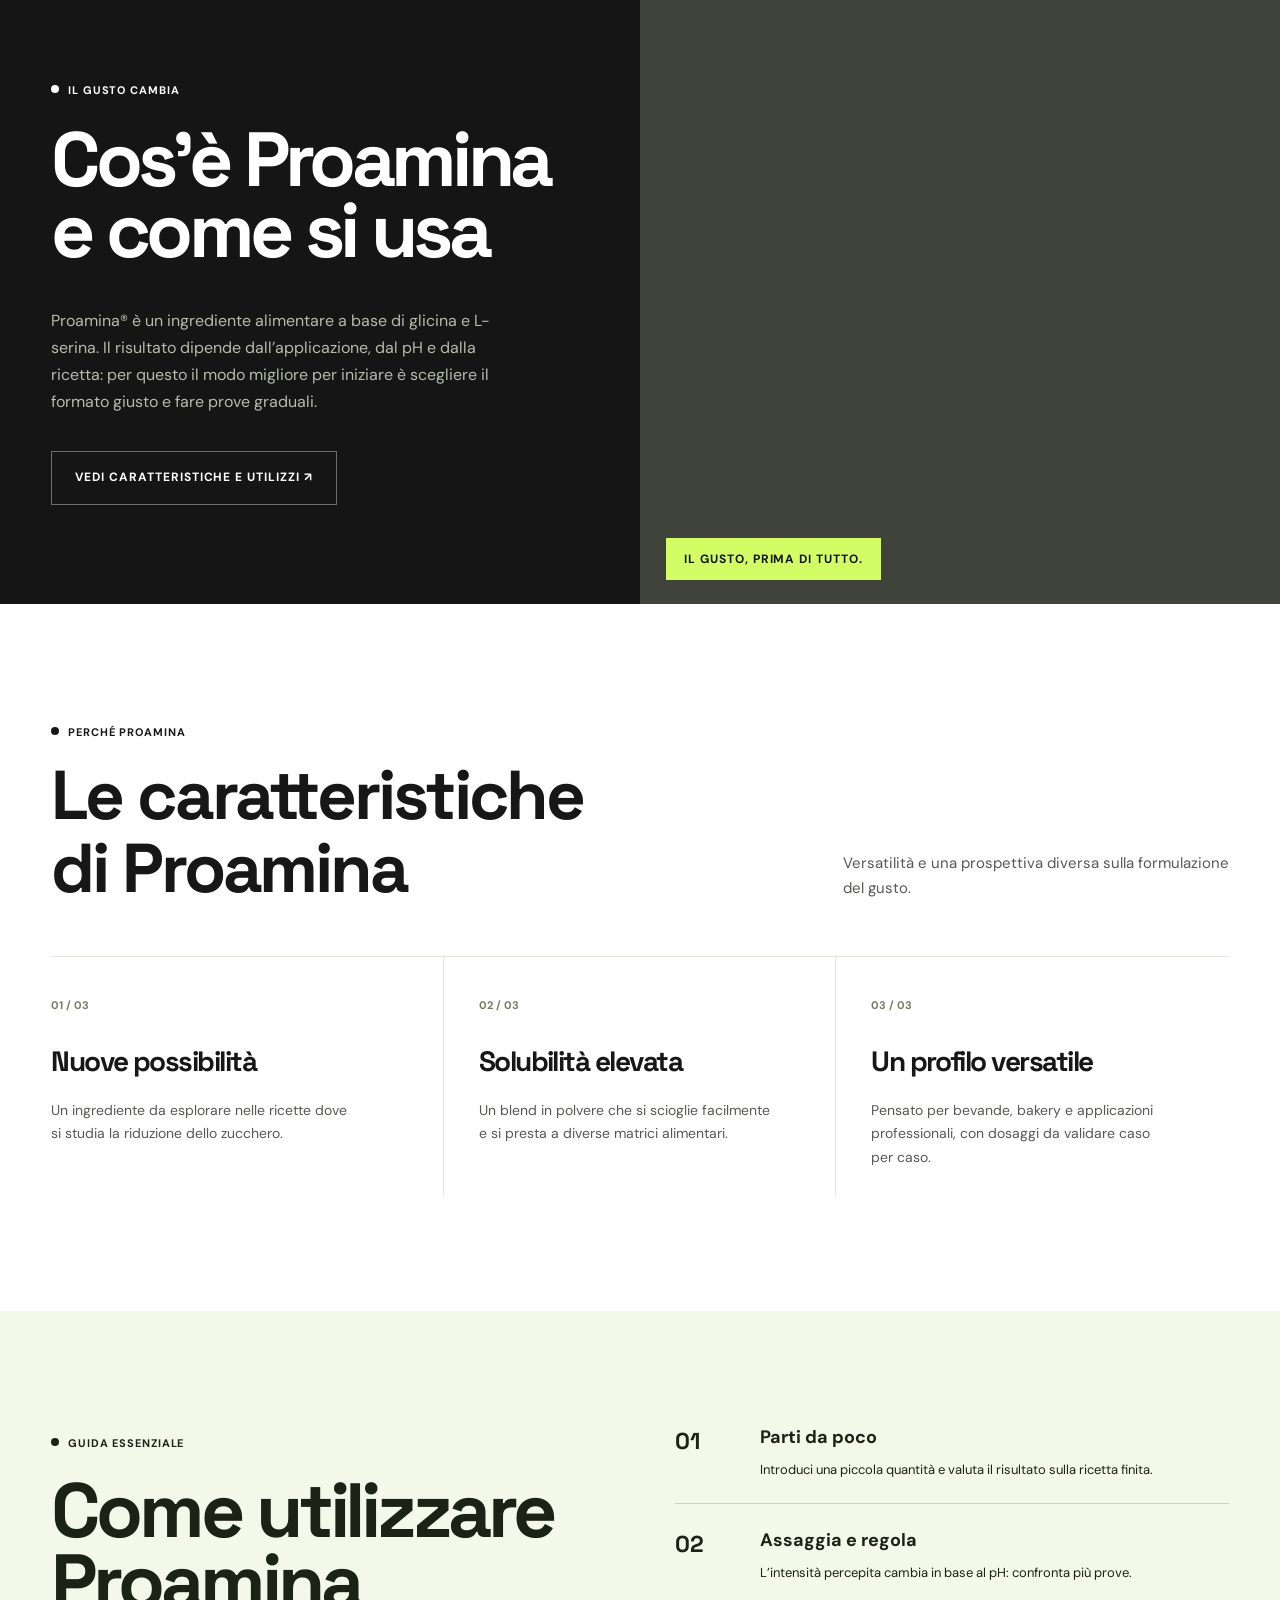
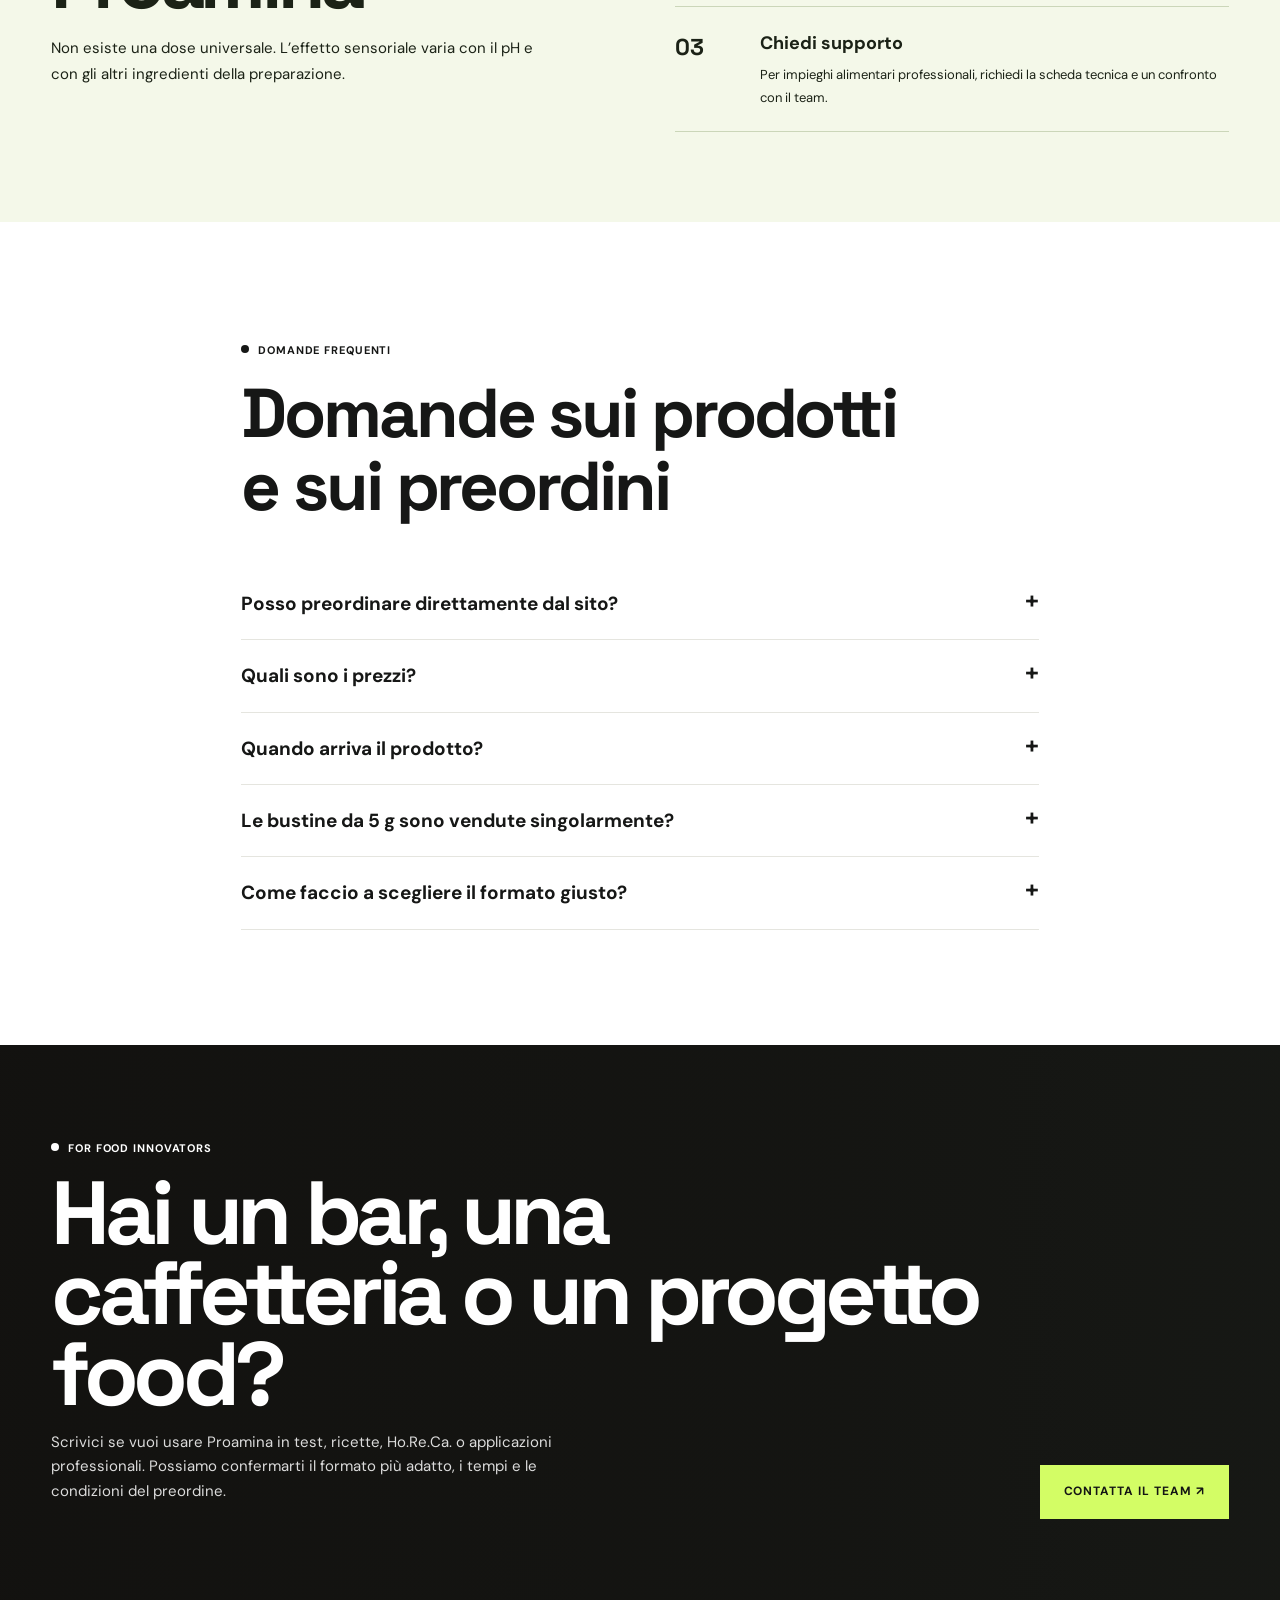
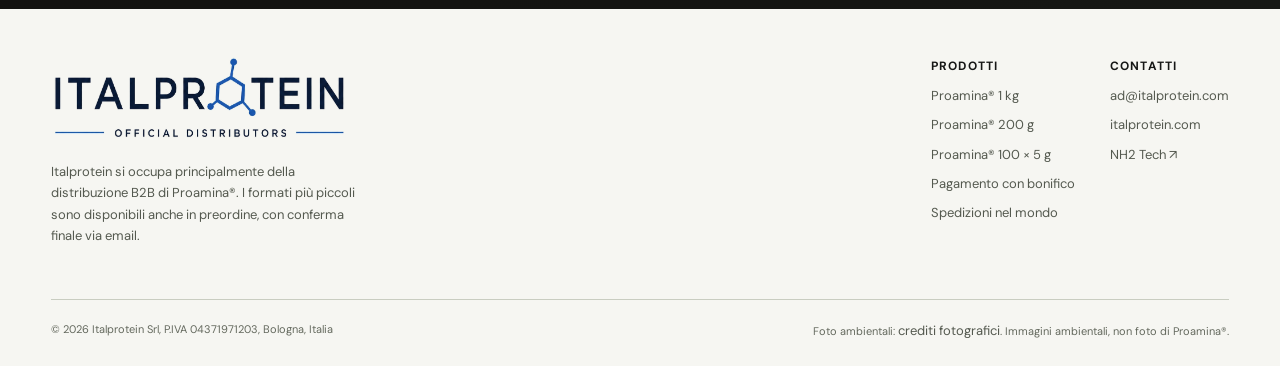
==== commit 5de23c32: "perf: use lightweight still frame from the new hero video as poster" ====
--- a/index.html
+++ b/index.html
@@ -32,7 +32,7 @@
 <button aria-pressed="true" class="hero-price-card format-option" data-select-product="0" type="button"><strong>1 kg</strong><span>€50</span><small>spedizione inclusa</small></button>
 <button aria-pressed="false" class="hero-price-card format-option" data-select-product="1" type="button"><strong>200 g</strong><span>€10</span><small>spedizione esclusa</small></button>
 <button aria-pressed="false" class="hero-price-card format-option" data-select-product="2" type="button"><strong>100 bustine da 5 g</strong><span>€25</span><small>prezzo confezione</small></button>
-</div><div class="hero-choice-cta"><div class="hero-choice-current"><span>Formato selezionato</span><strong id="selectedFormatLabel">Barattolo da 1 kg, €50</strong><small id="selectedFormatShipping">Spedizione inclusa</small></div><button class="btn-primary quick-add-btn" id="quickAddButton" type="button">Aggiungi al preordine</button></div><div class="cta-row"><a class="btn-primary" href="#prodotti">Scopri i formati e i prezzi <span>↗</span></a><a class="btn-outline" href="#preorder">Come funziona il preordine <span>↗</span></a></div><span class="hero-trust" role="note">Spediamo in tutto il mondo. Costi e condizioni sono confermati prima del pagamento.</span><span class="hero-note">Confermiamo i preordini via email. Le confezioni sono ancora in fase di definizione.</span></div><div class="hero-visual hero-product-scene hero-hq" data-selected-format="0"><img class="hero-hq-image" src="assets/img/proamina-hero-hq-20261102.webp" alt="Gamma Proamina con barattolo, busta e bustine, composizione illustrativa" width="2872" height="1232" loading="eager" decoding="async" fetchpriority="high"/><video class="hero-ai-video" data-hero-video autoplay muted loop playsinline preload="metadata" poster="assets/img/proamina-hero-hq-20261102.webp" aria-label="Video Proamina senza audio con scene di utilizzo in cucina e al bar"><source src="assets/video/proamina-hero.mp4" type="video/mp4"/></video><span class="hero-scene-stamp">Immagine illustrativa, il packaging definitivo potrebbe essere diverso</span></div></div></section>
+</div><div class="hero-choice-cta"><div class="hero-choice-current"><span>Formato selezionato</span><strong id="selectedFormatLabel">Barattolo da 1 kg, €50</strong><small id="selectedFormatShipping">Spedizione inclusa</small></div><button class="btn-primary quick-add-btn" id="quickAddButton" type="button">Aggiungi al preordine</button></div><div class="cta-row"><a class="btn-primary" href="#prodotti">Scopri i formati e i prezzi <span>↗</span></a><a class="btn-outline" href="#preorder">Come funziona il preordine <span>↗</span></a></div><span class="hero-trust" role="note">Spediamo in tutto il mondo. Costi e condizioni sono confermati prima del pagamento.</span><span class="hero-note">Confermiamo i preordini via email. Le confezioni sono ancora in fase di definizione.</span></div><div class="hero-visual hero-product-scene hero-hq" data-selected-format="0"><img class="hero-hq-image" src="assets/img/proamina-hero-hq-20261102.webp" alt="Gamma Proamina con barattolo, busta e bustine, composizione illustrativa" width="2872" height="1232" loading="eager" decoding="async" fetchpriority="high"/><video class="hero-ai-video" data-hero-video autoplay muted loop playsinline preload="metadata" poster="assets/img/proamina-hero-video-poster.jpg" aria-label="Video Proamina senza audio con scene di utilizzo in cucina e al bar"><source src="assets/video/proamina-hero.mp4" type="video/mp4"/></video><span class="hero-scene-stamp">Immagine illustrativa, il packaging definitivo potrebbe essere diverso</span></div></div></section>
 
 
 <section class="about-italprotein" id="chi-siamo" aria-labelledby="about-italprotein-title">
--- a/assets/premium-motion.css
+++ b/assets/premium-motion.css
@@ -104,3 +104,17 @@
   .promo-live-title{animation:none!important;transition:none!important;}
   .promo-film-video{display:none!important;}
 }
+
+
+/* User-provided Proamina video in the primary hero, kept silent and lightweight. */
+.hero .hero-product-scene.hero-hq .hero-ai-video{
+  display:block;position:absolute;inset:0;width:100%;height:100%;object-fit:cover;
+  object-position:center center;z-index:2;opacity:0;pointer-events:none;
+  transition:opacity .38s ease;background:#e9e2d8;
+}
+.hero .hero-product-scene.hero-hq.hero-video-playing .hero-ai-video{opacity:1}
+.hero .hero-product-scene.hero-hq .hero-scene-stamp{z-index:4}
+@media (prefers-reduced-motion: reduce) {
+  .hero .hero-product-scene.hero-hq .hero-ai-video{display:none!important}
+  .hero .hero-product-scene.hero-hq.hero-video-playing .hero-ai-video{opacity:0!important}
+}
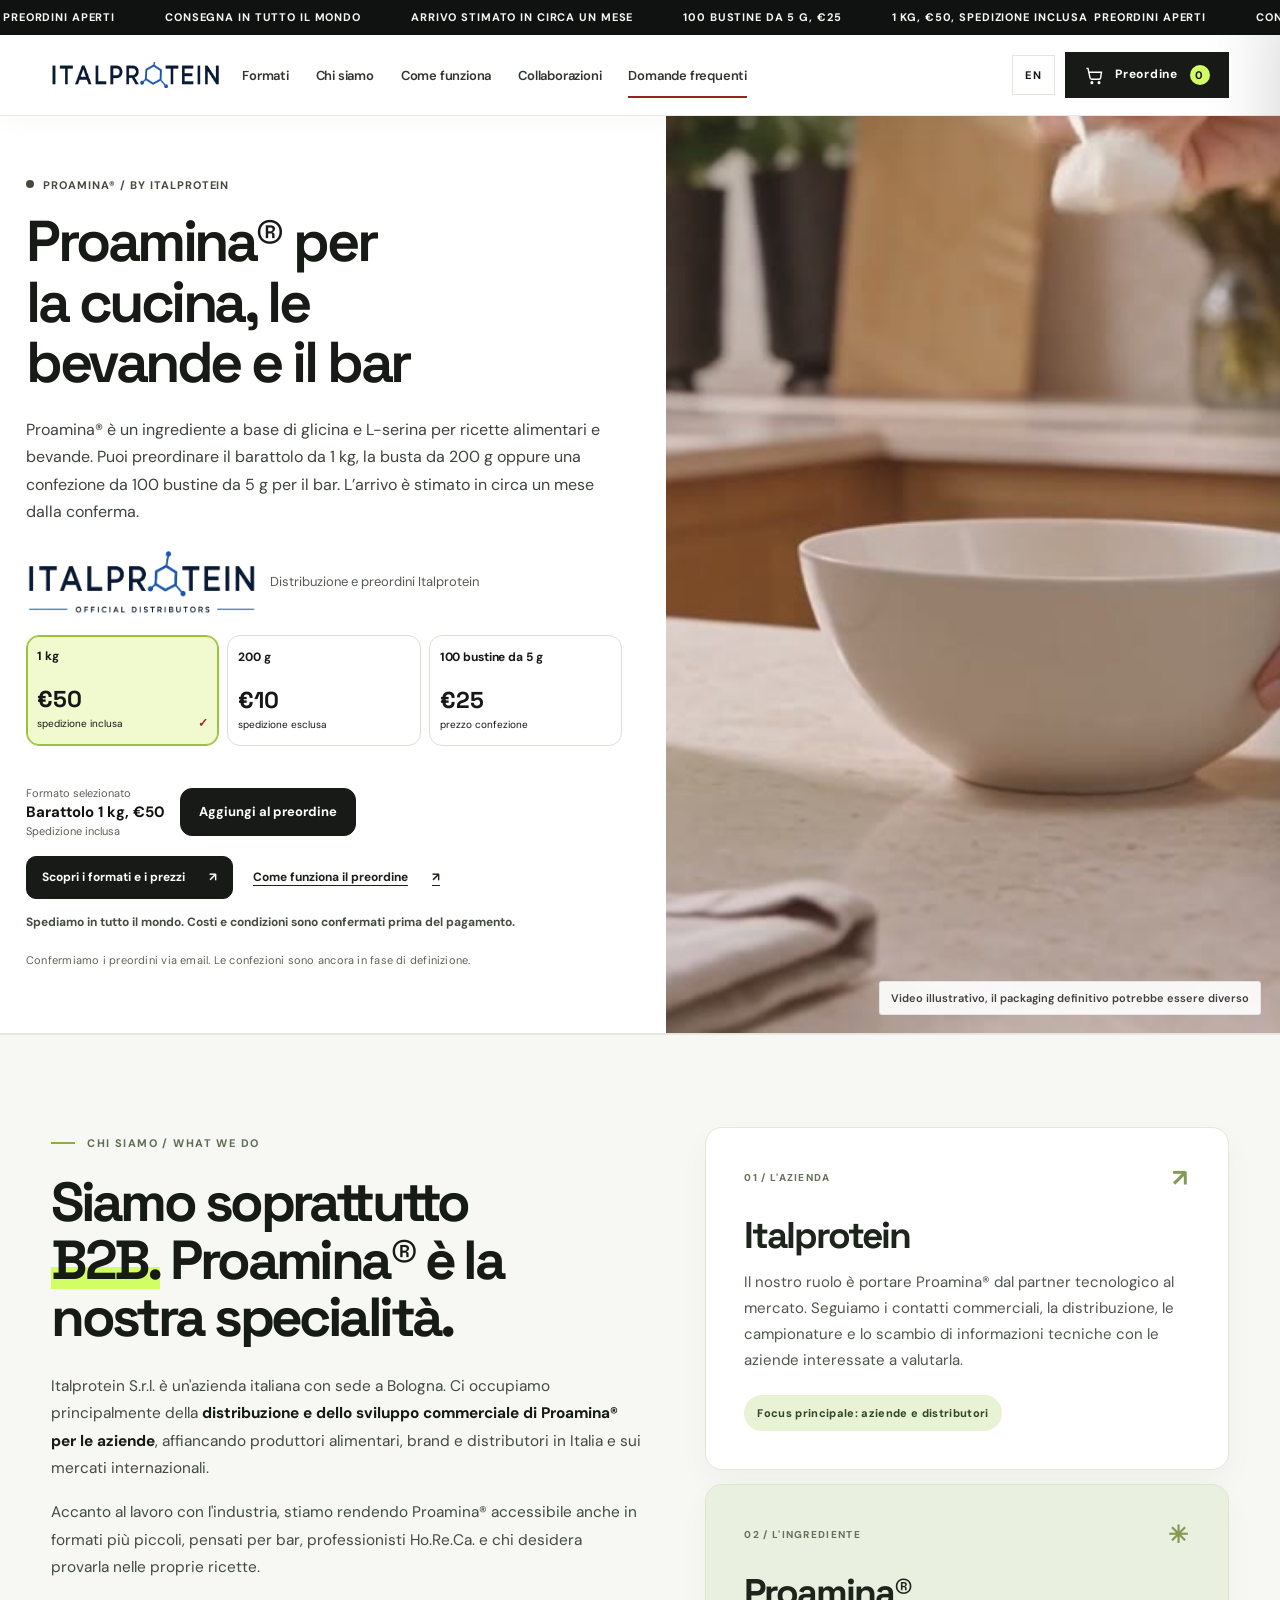
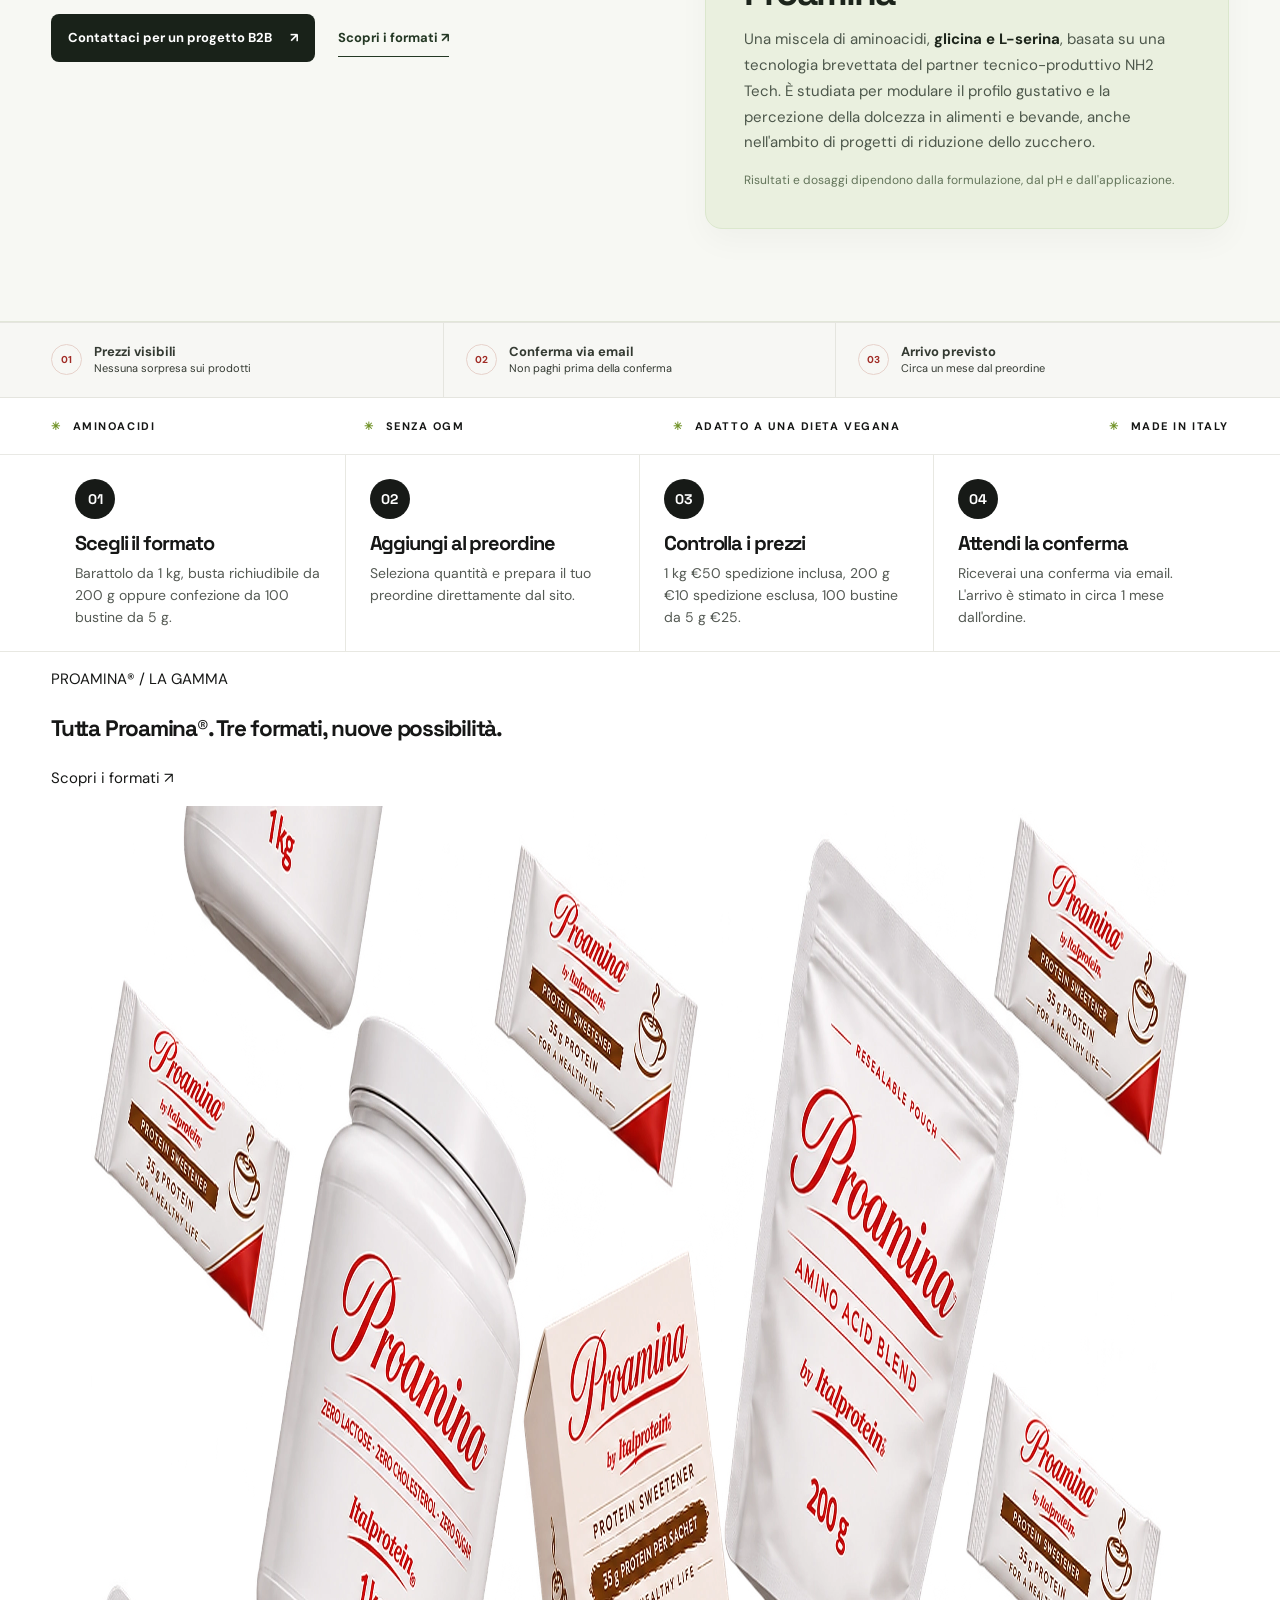
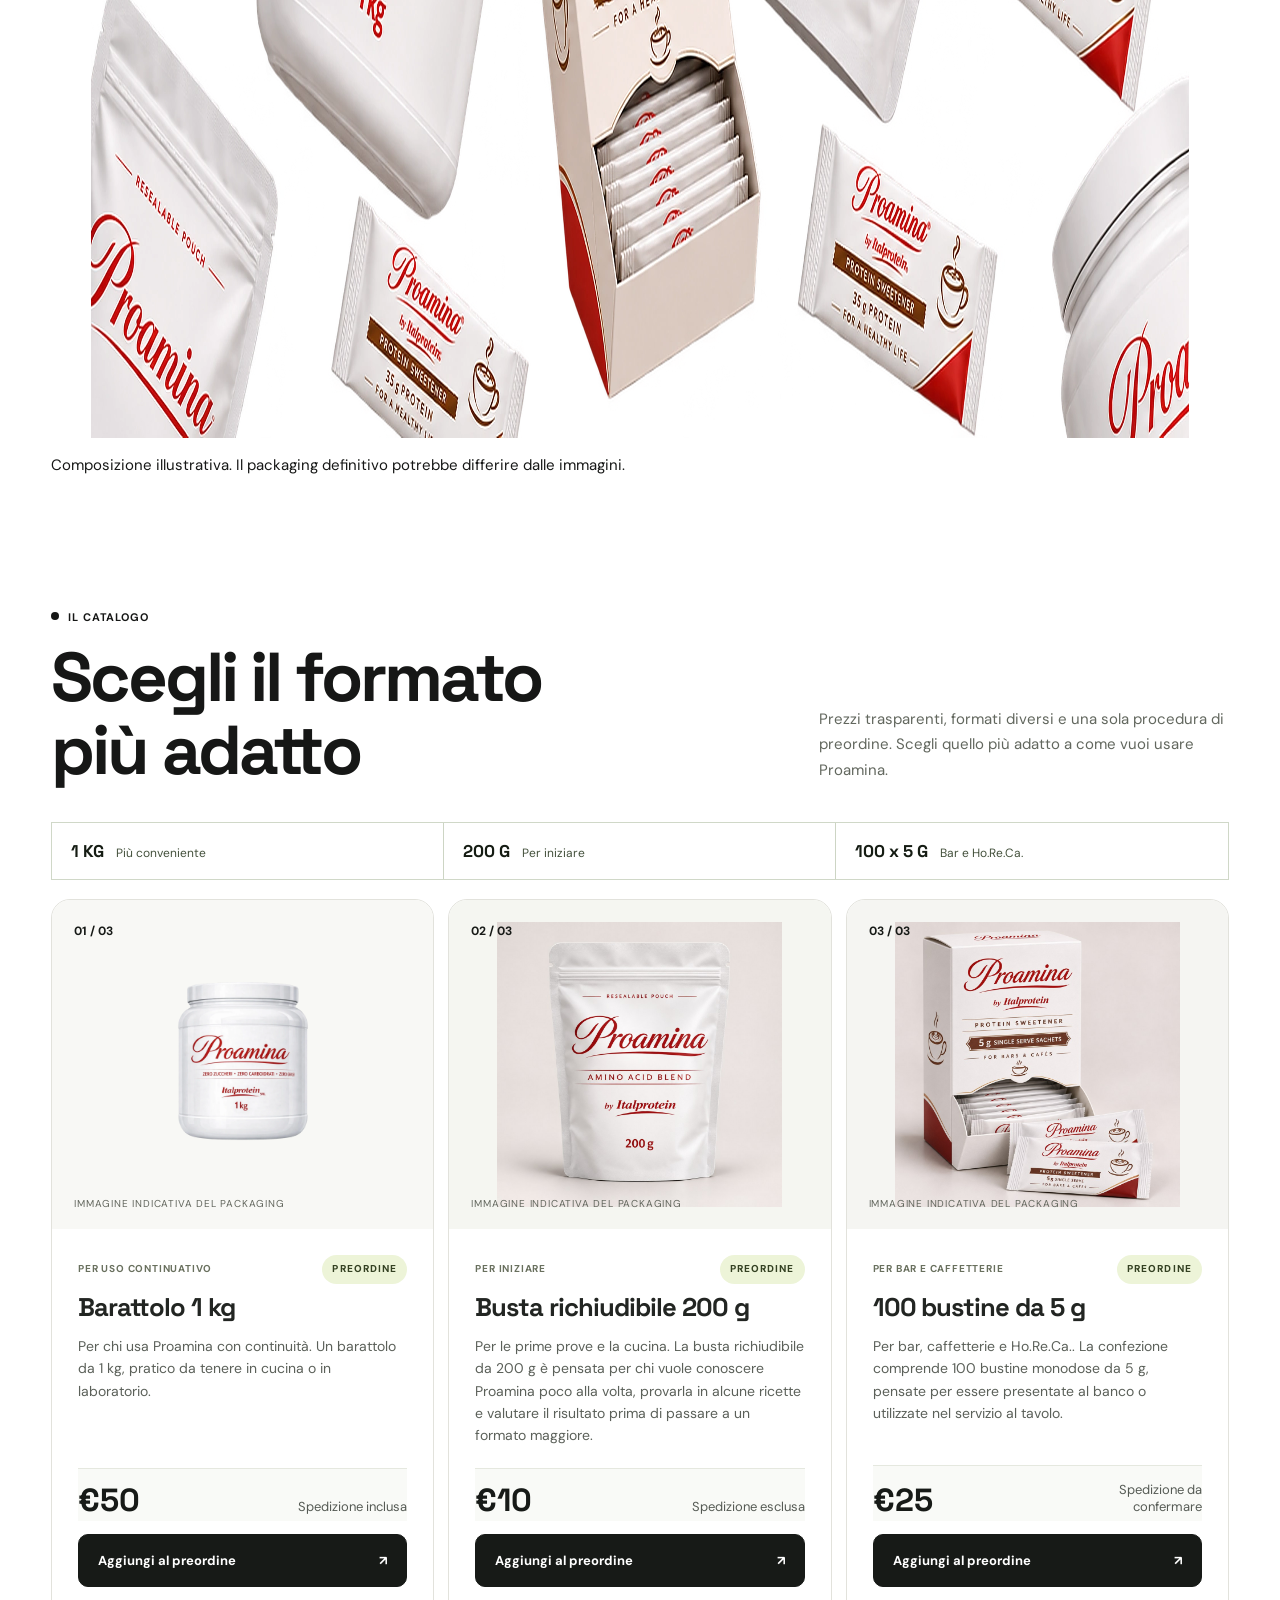
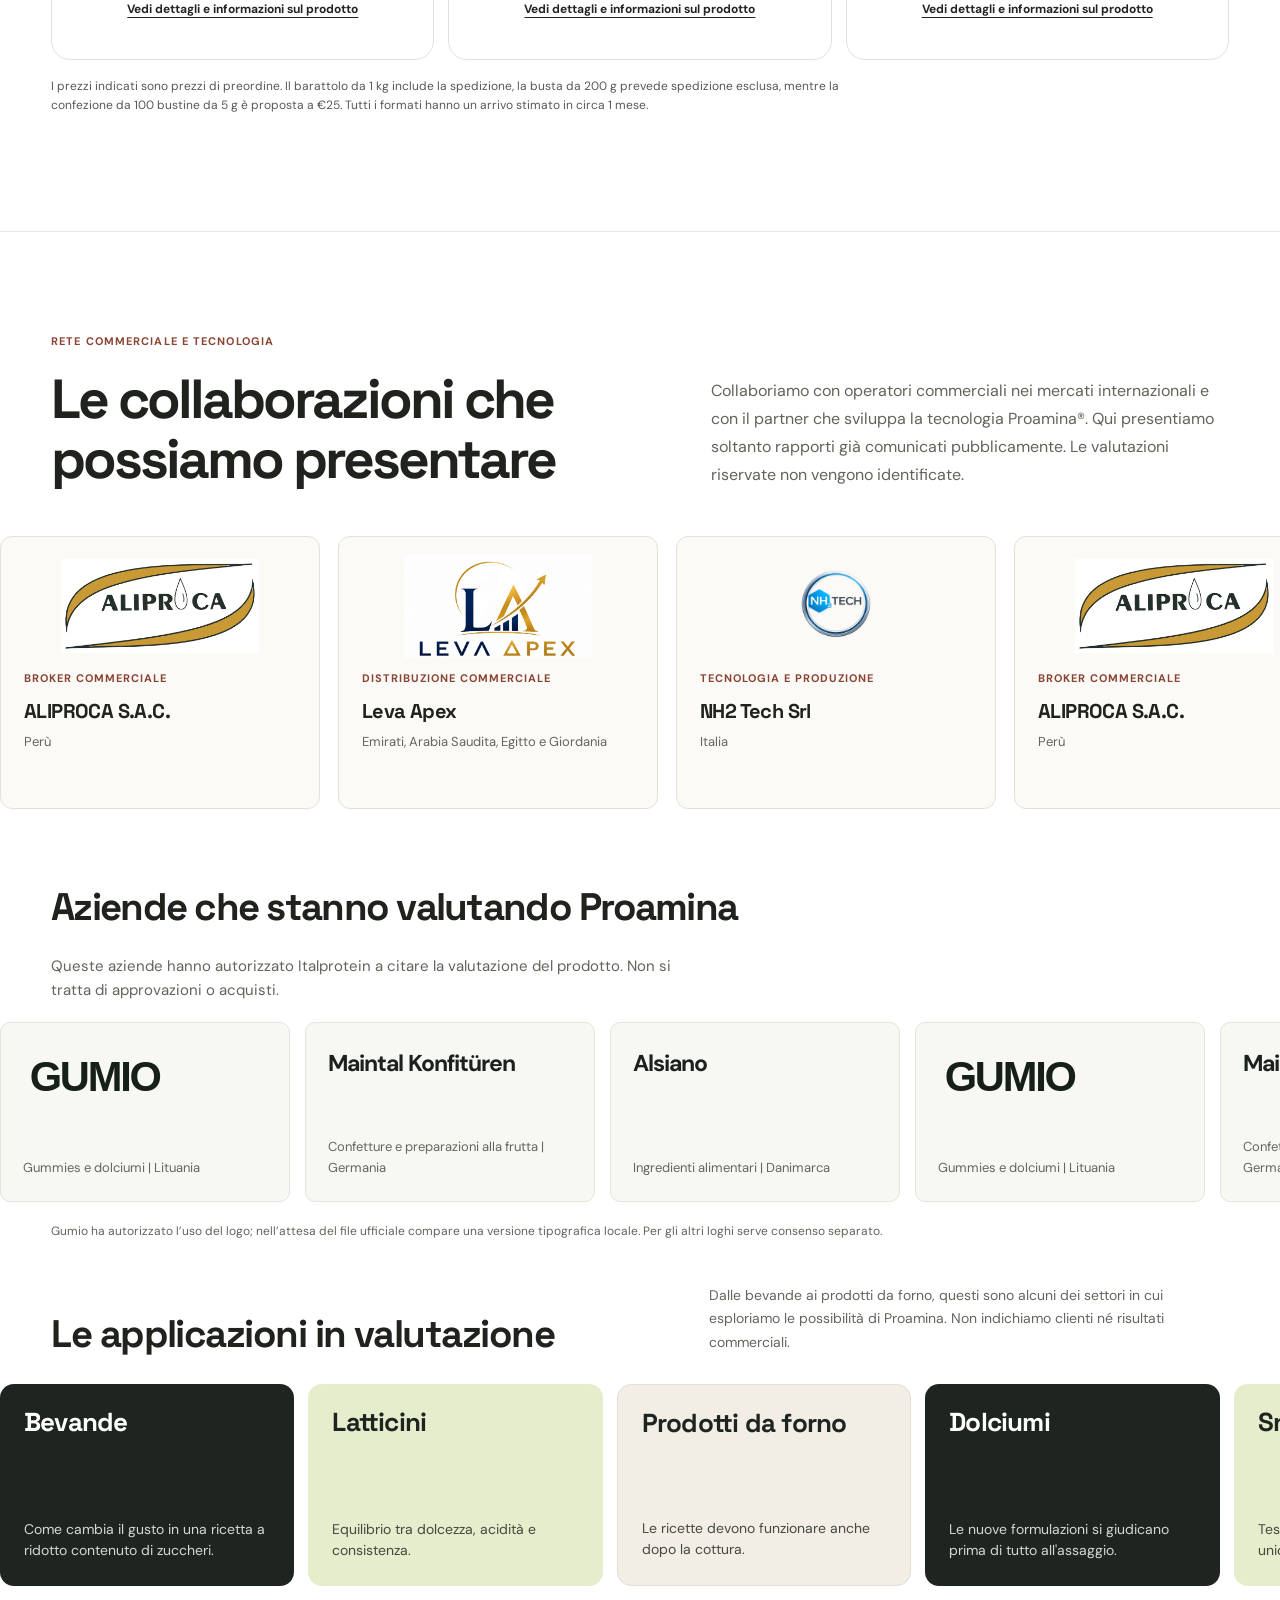
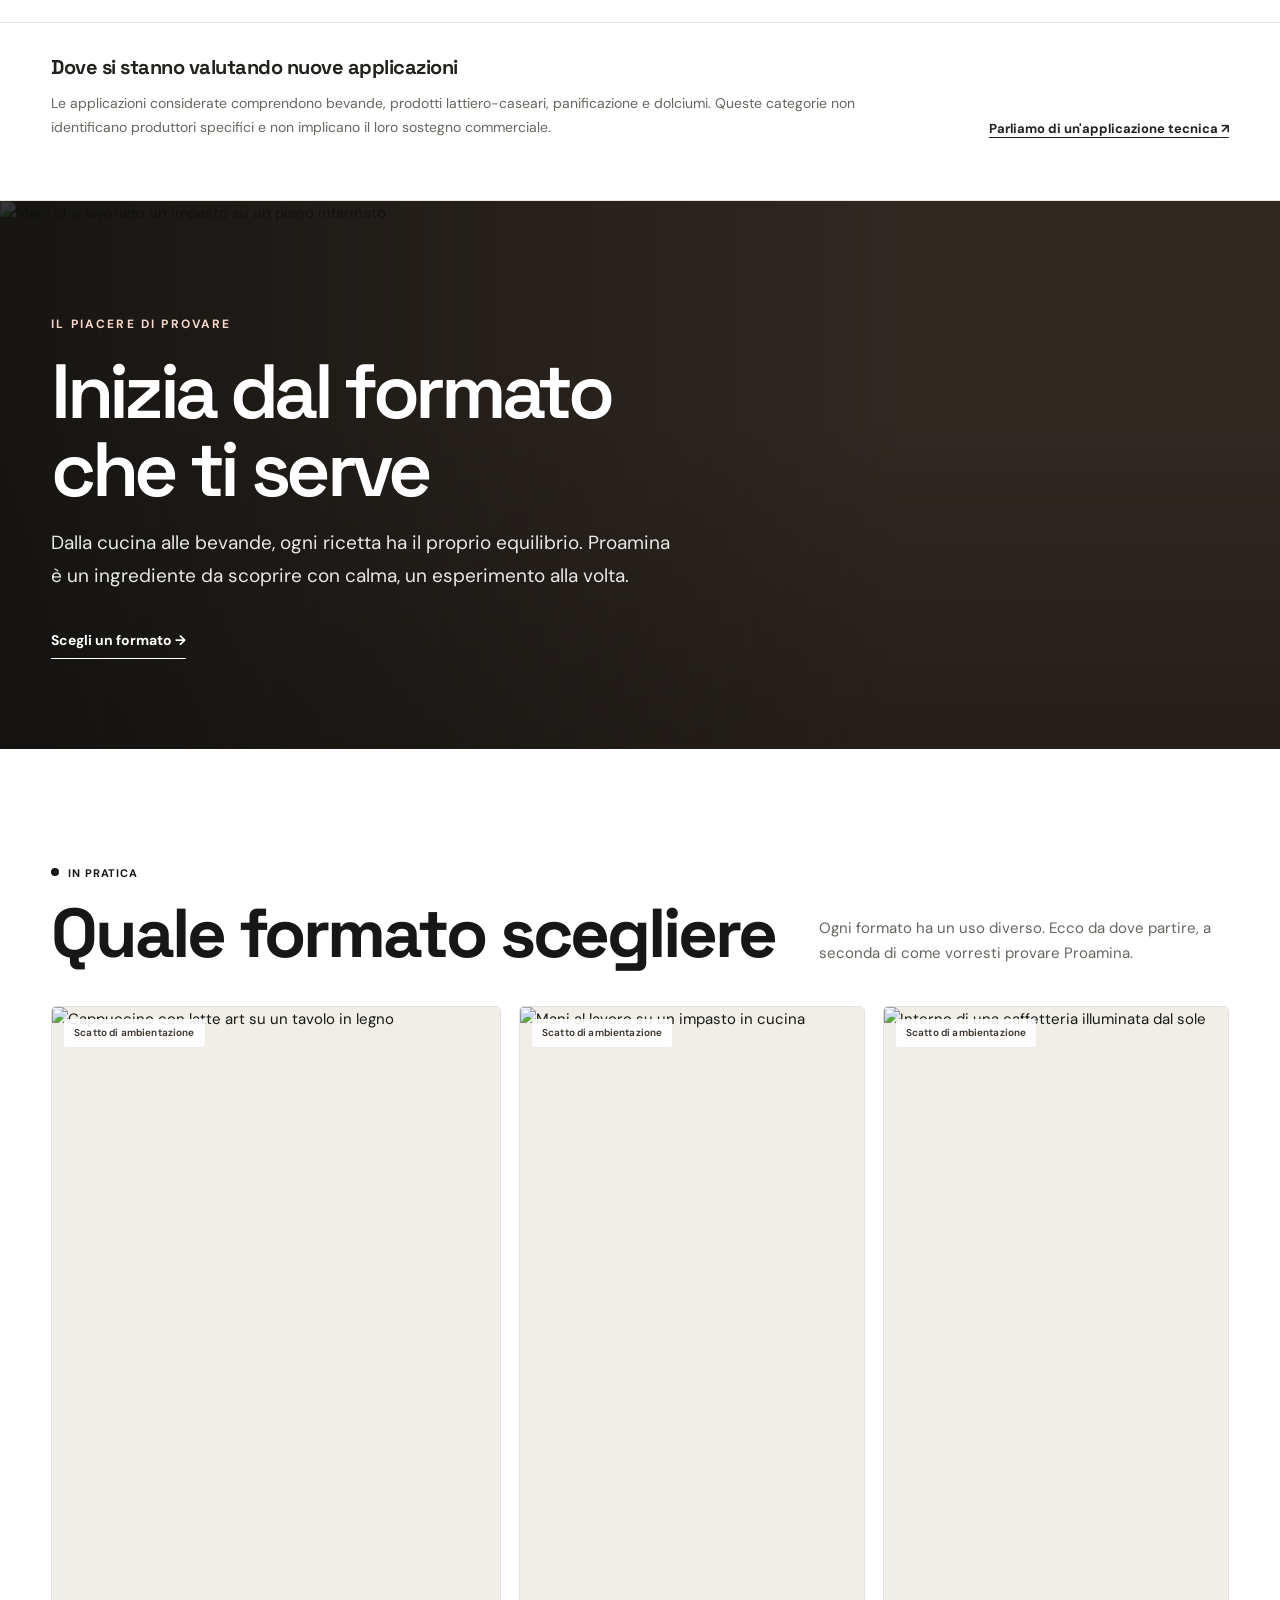
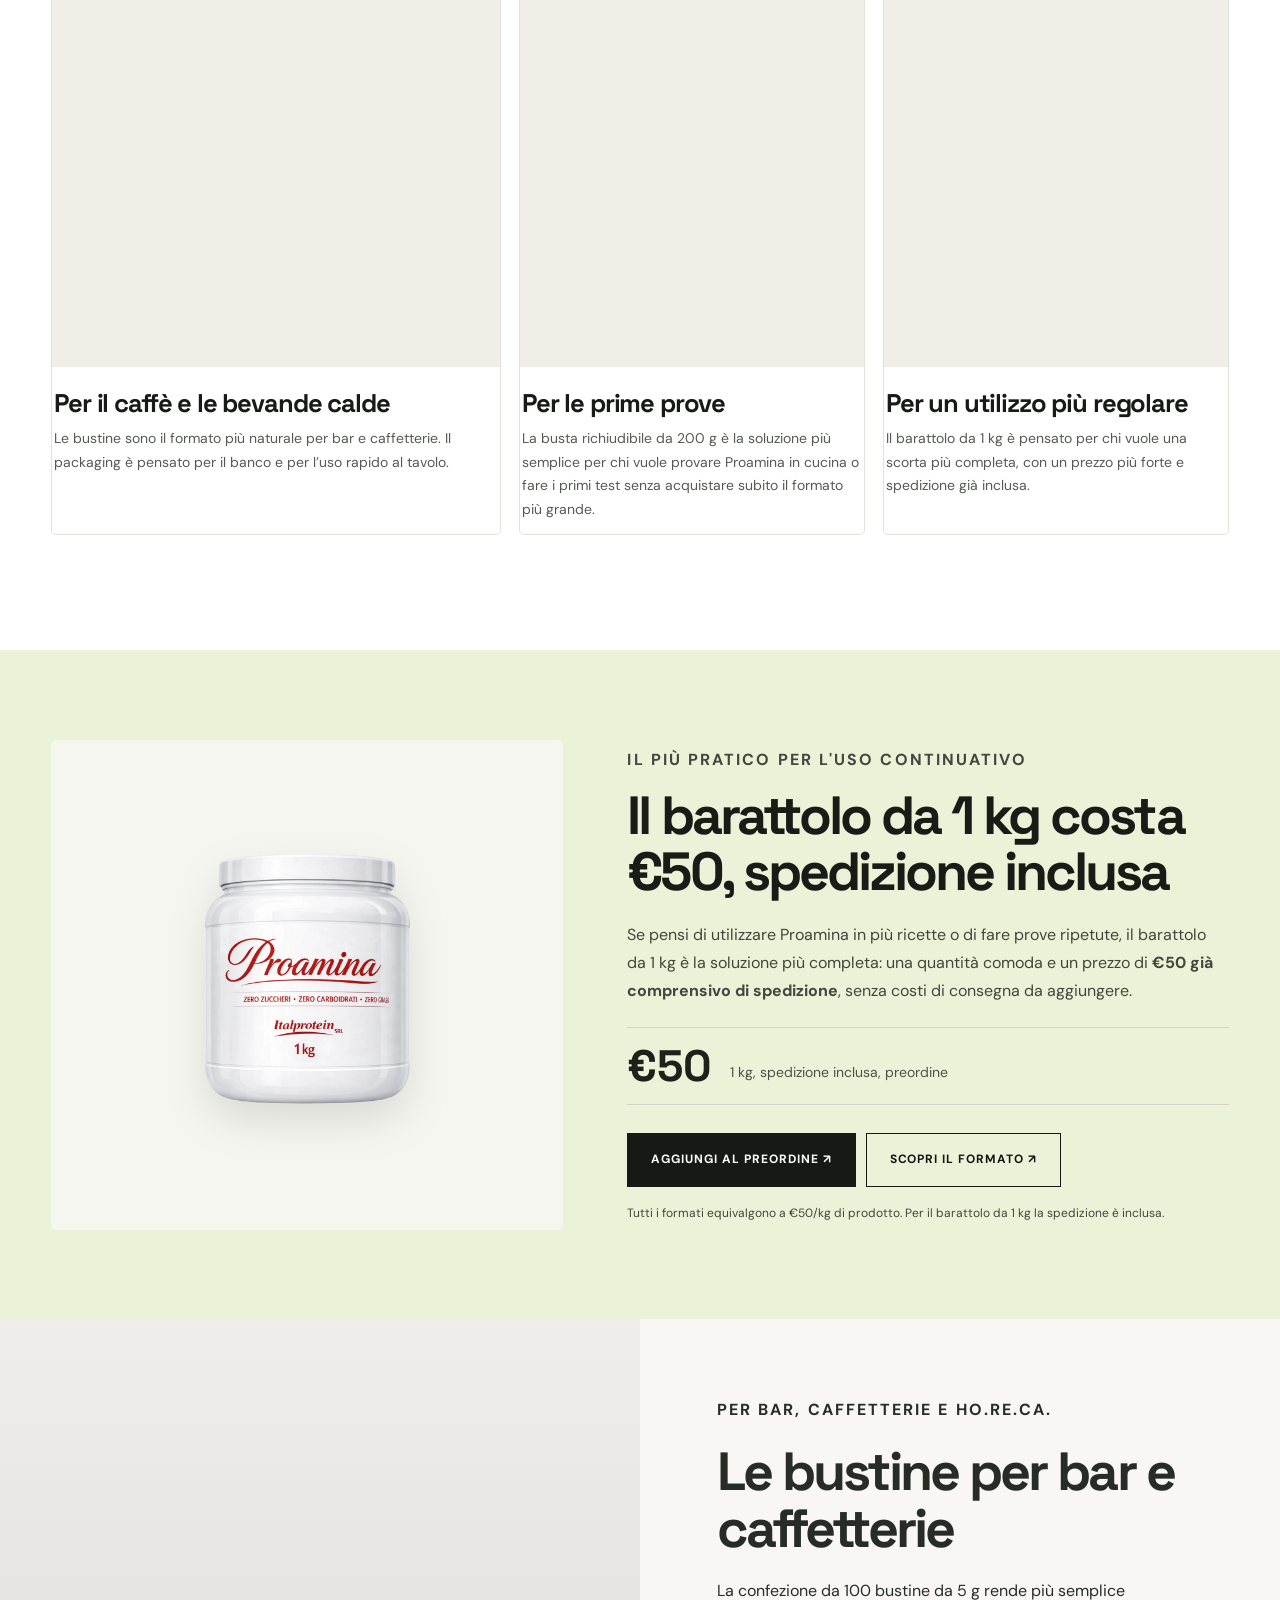
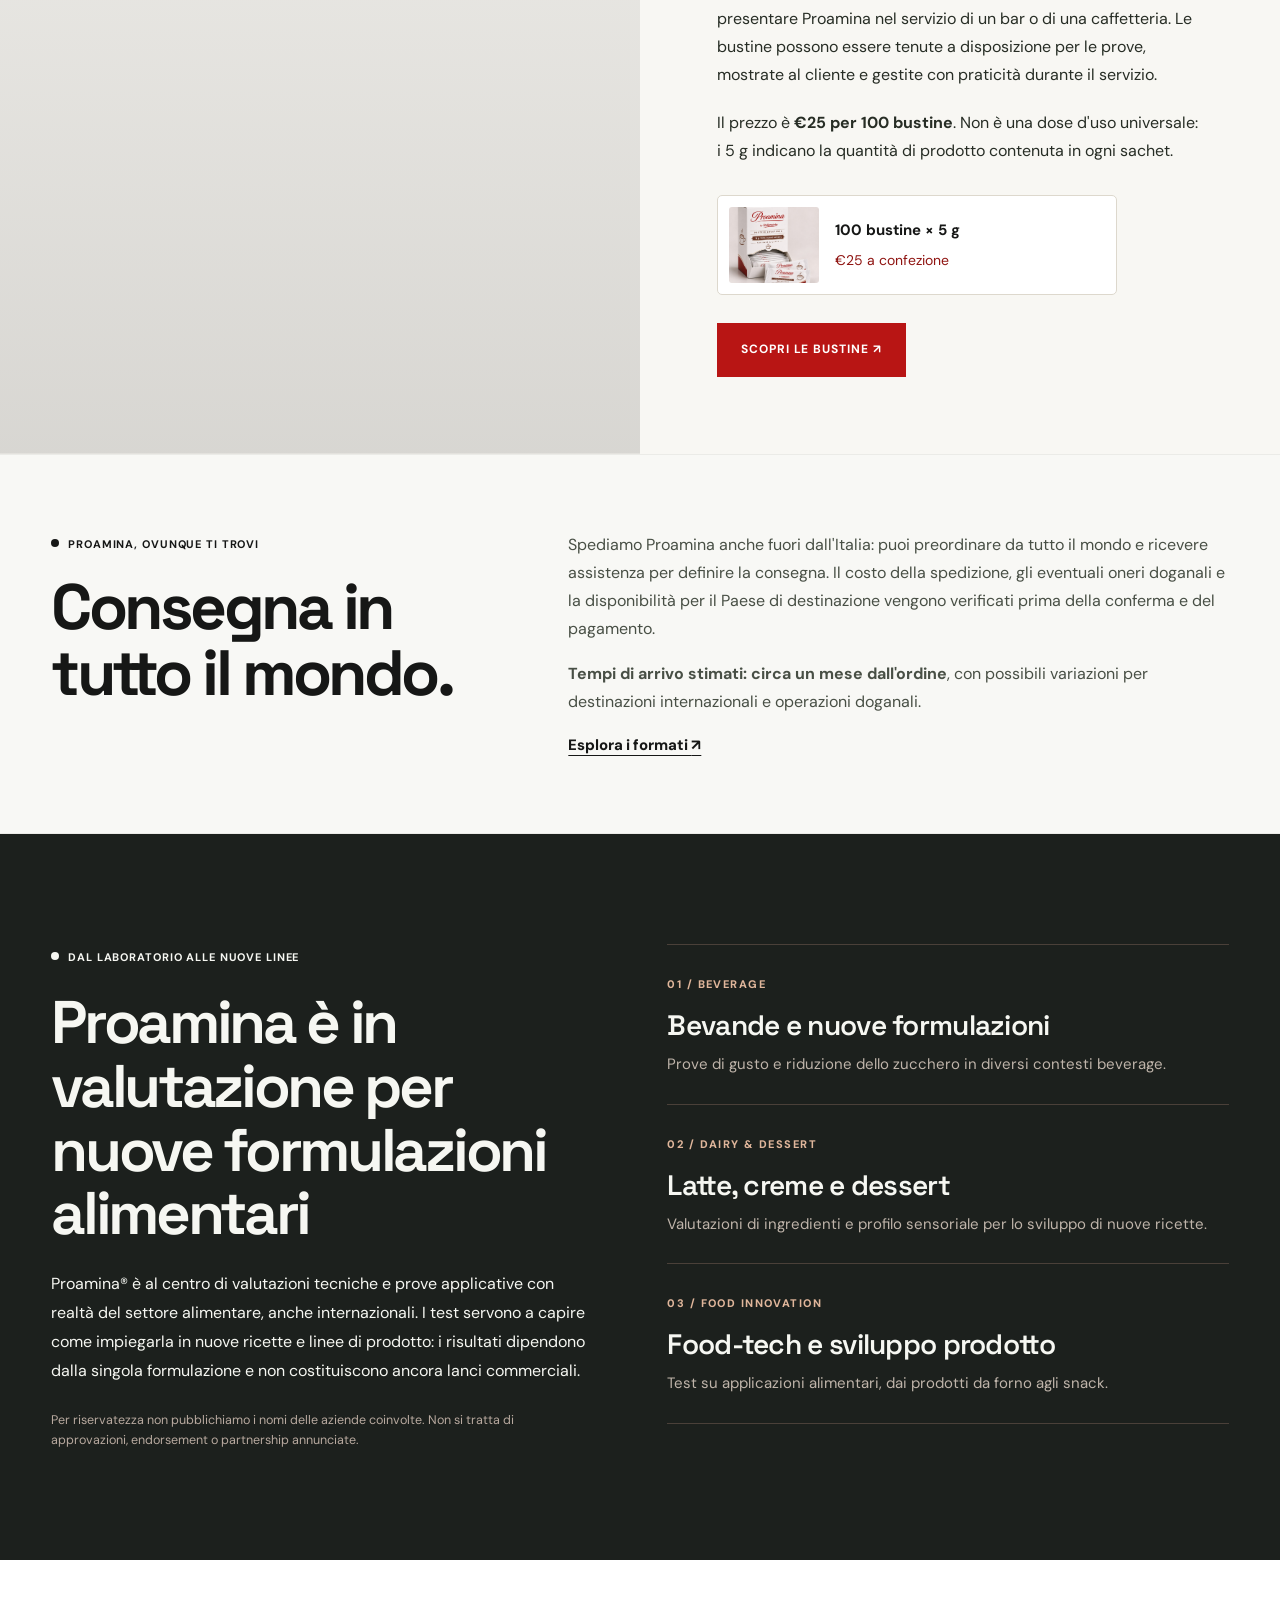
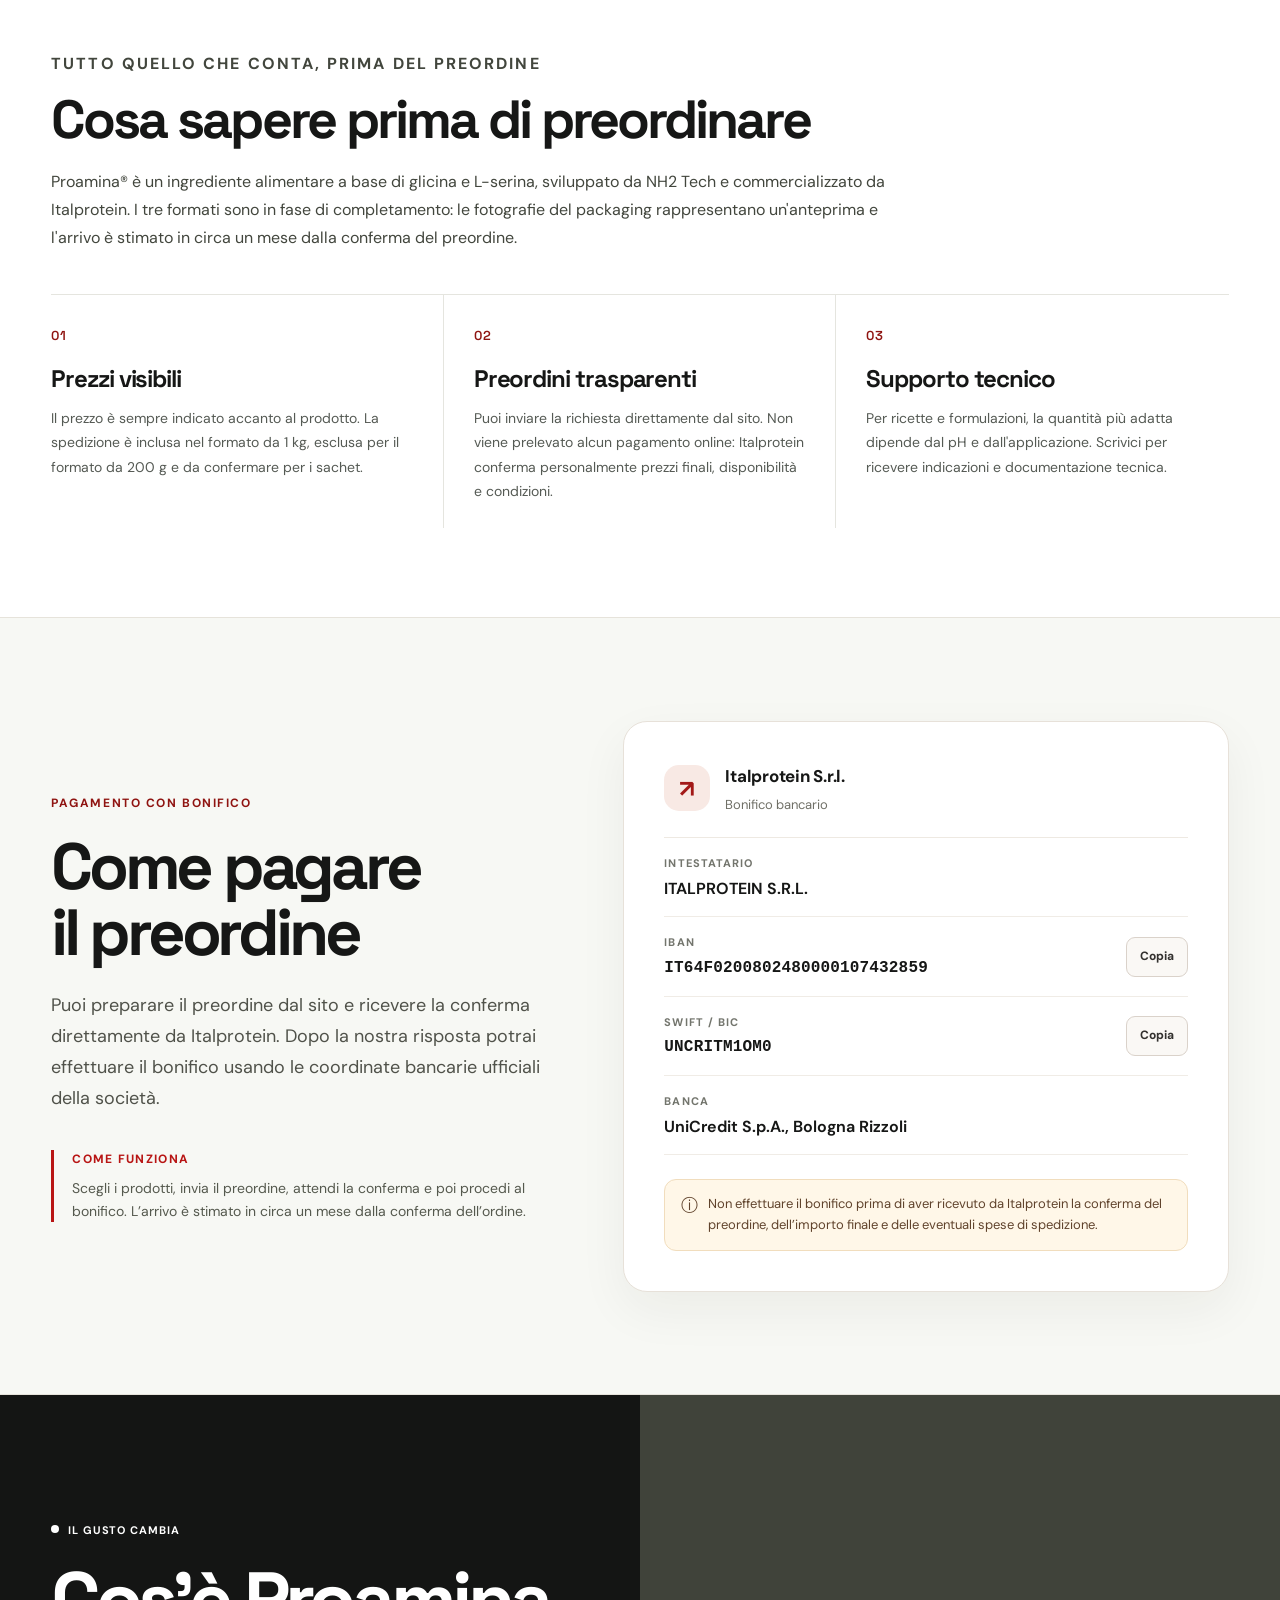
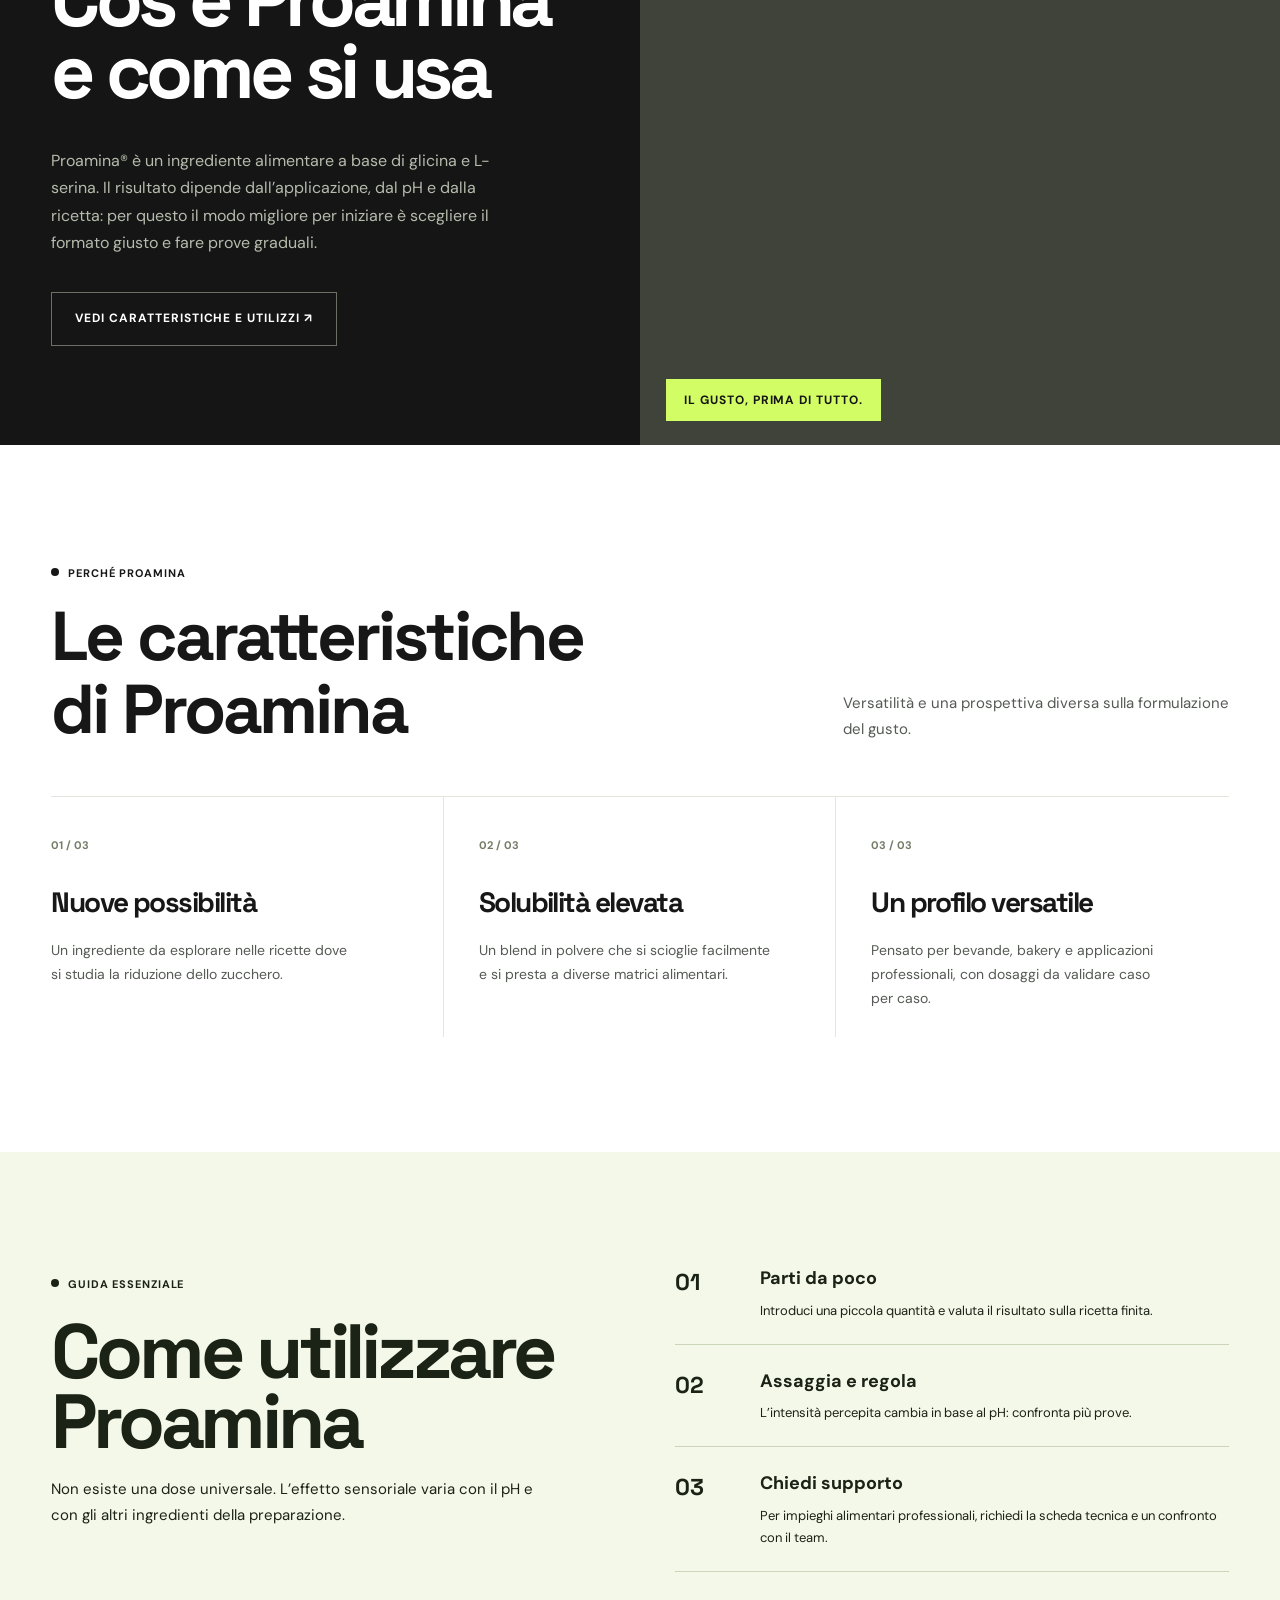
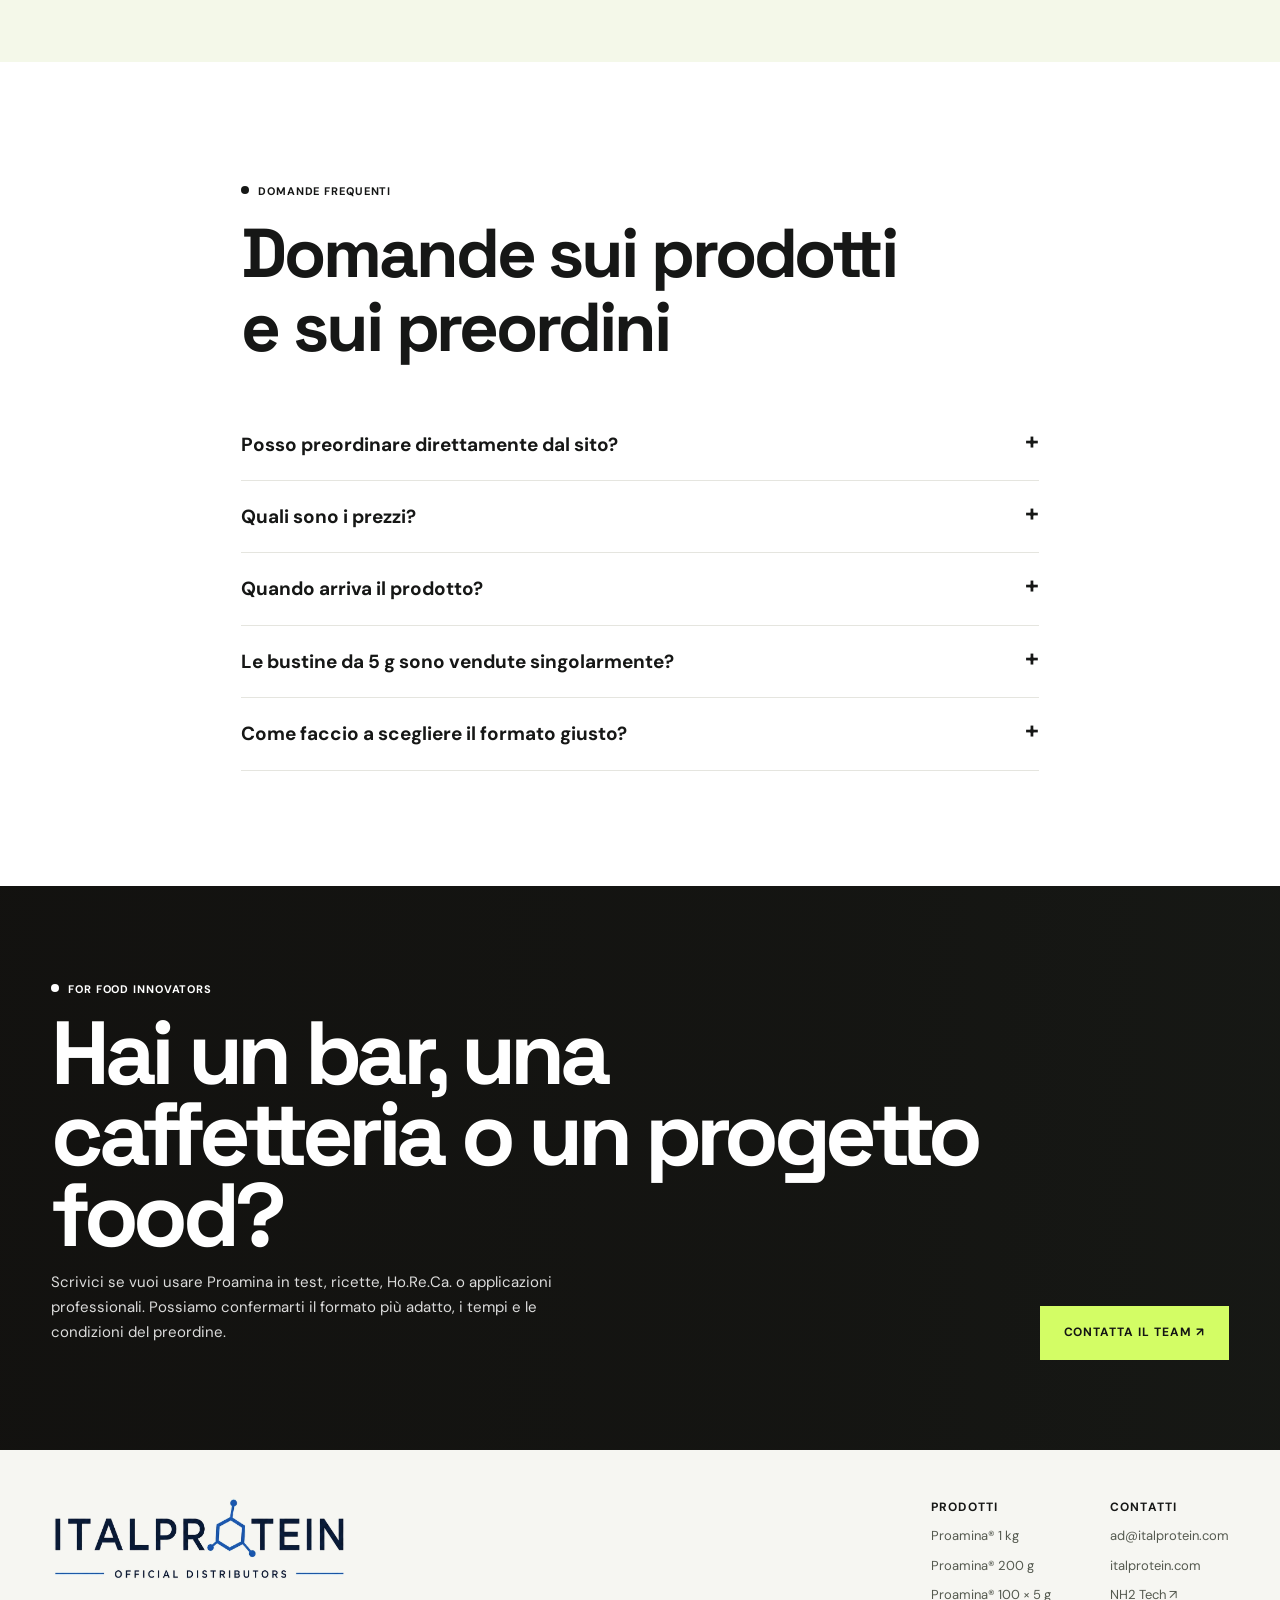
==== commit 1858b65a: "feat: restore Proamina product lineup as a dedicated showcase and clean up video hero poster (index." ====
--- a/index.html
+++ b/index.html
@@ -32,7 +32,7 @@
 <button aria-pressed="true" class="hero-price-card format-option" data-select-product="0" type="button"><strong>1 kg</strong><span>€50</span><small>spedizione inclusa</small></button>
 <button aria-pressed="false" class="hero-price-card format-option" data-select-product="1" type="button"><strong>200 g</strong><span>€10</span><small>spedizione esclusa</small></button>
 <button aria-pressed="false" class="hero-price-card format-option" data-select-product="2" type="button"><strong>100 bustine da 5 g</strong><span>€25</span><small>prezzo confezione</small></button>
-</div><div class="hero-choice-cta"><div class="hero-choice-current"><span>Formato selezionato</span><strong id="selectedFormatLabel">Barattolo da 1 kg, €50</strong><small id="selectedFormatShipping">Spedizione inclusa</small></div><button class="btn-primary quick-add-btn" id="quickAddButton" type="button">Aggiungi al preordine</button></div><div class="cta-row"><a class="btn-primary" href="#prodotti">Scopri i formati e i prezzi <span>↗</span></a><a class="btn-outline" href="#preorder">Come funziona il preordine <span>↗</span></a></div><span class="hero-trust" role="note">Spediamo in tutto il mondo. Costi e condizioni sono confermati prima del pagamento.</span><span class="hero-note">Confermiamo i preordini via email. Le confezioni sono ancora in fase di definizione.</span></div><div class="hero-visual hero-product-scene hero-hq" data-selected-format="0"><img class="hero-hq-image" src="assets/img/proamina-hero-hq-20261102.webp" alt="Gamma Proamina con barattolo, busta e bustine, composizione illustrativa" width="2872" height="1232" loading="eager" decoding="async" fetchpriority="high"/><video class="hero-ai-video" data-hero-video autoplay muted loop playsinline preload="metadata" poster="assets/img/proamina-hero-video-poster.jpg" aria-label="Video Proamina senza audio con scene di utilizzo in cucina e al bar"><source src="assets/video/proamina-hero.mp4" type="video/mp4"/></video><span class="hero-scene-stamp">Immagine illustrativa, il packaging definitivo potrebbe essere diverso</span></div></div></section>
+</div><div class="hero-choice-cta"><div class="hero-choice-current"><span>Formato selezionato</span><strong id="selectedFormatLabel">Barattolo da 1 kg, €50</strong><small id="selectedFormatShipping">Spedizione inclusa</small></div><button class="btn-primary quick-add-btn" id="quickAddButton" type="button">Aggiungi al preordine</button></div><div class="cta-row"><a class="btn-primary" href="#prodotti">Scopri i formati e i prezzi <span>↗</span></a><a class="btn-outline" href="#preorder">Come funziona il preordine <span>↗</span></a></div><span class="hero-trust" role="note">Spediamo in tutto il mondo. Costi e condizioni sono confermati prima del pagamento.</span><span class="hero-note">Confermiamo i preordini via email. Le confezioni sono ancora in fase di definizione.</span></div><div class="hero-visual hero-product-scene hero-hq" data-selected-format="0"><img class="hero-hq-image" src="assets/img/proamina-hero-video-poster.jpg" alt="Fotogramma del video Proamina in cucina" width="1440" height="608" loading="eager" decoding="async" fetchpriority="high"/><video class="hero-ai-video" data-hero-video autoplay muted loop playsinline preload="metadata" poster="assets/img/proamina-hero-video-poster.jpg" aria-label="Video Proamina senza audio con scene di utilizzo in cucina e al bar"><source src="assets/video/proamina-hero.mp4" type="video/mp4"/></video><span class="hero-scene-stamp">Video illustrativo, il packaging definitivo potrebbe essere diverso</span></div></div></section>
 
 
 <section class="about-italprotein" id="chi-siamo" aria-labelledby="about-italprotein-title">
@@ -52,6 +52,20 @@
 </section>
 <div class="purchase-assurance"><div class="wrap assurance-row"><div class="assurance-item"><span>01</span><div><strong>Prezzi visibili</strong><small>Nessuna sorpresa sui prodotti</small></div></div><div class="assurance-item"><span>02</span><div><strong>Conferma via email</strong><small>Non paghi prima della conferma</small></div></div><div class="assurance-item"><span>03</span><div><strong>Arrivo previsto</strong><small>Circa un mese dal preordine</small></div></div></div></div>
 <div class="ticker"><div class="wrap ticker-in"><span>Aminoacidi</span><span>Senza OGM</span><span>Adatto a una dieta vegana</span><span>Made in Italy</span></div></div><section class="preorder-strip" id="preorder"><div class="wrap preorder-grid"><article><strong>01</strong><h3>Scegli il formato</h3><p>Barattolo da 1 kg, busta richiudibile da 200 g oppure confezione da 100 bustine da 5 g.</p></article><article><strong>02</strong><h3>Aggiungi al preordine</h3><p>Seleziona quantità e prepara il tuo preordine direttamente dal sito.</p></article><article><strong>03</strong><h3>Controlla i prezzi</h3><p>1 kg €50 spedizione inclusa, 200 g €10 spedizione esclusa, 100 bustine da 5 g €25.</p></article><article><strong>04</strong><h3>Attendi la conferma</h3><p>Riceverai una conferma via email. L'arrivo è stimato in circa 1 mese dall'ordine.</p></article></div></section>
+
+<section class="lineup-showcase" aria-labelledby="lineup-heading">
+  <div class="wrap lineup-showcase-inner">
+    <div class="lineup-showcase-heading">
+      <div><p class="lineup-kicker">PROAMINA® / LA GAMMA</p><h2 id="lineup-heading">Tutta Proamina®. <span>Tre formati, nuove possibilità.</span></h2></div>
+      <a class="lineup-link" href="#prodotti">Scopri i formati <span aria-hidden="true">↗</span></a>
+    </div>
+    <figure class="lineup-artwork">
+      <img src="assets/img/proamina-hero-hq-20261102.webp" width="2872" height="1232" loading="lazy" decoding="async" alt="Gamma Proamina: barattolo da 1 kg, busta richiudibile da 200 g e bustine monodose da 5 g"/>
+    </figure>
+    <p class="lineup-caption">Composizione illustrativa. Il packaging definitivo potrebbe differire dalle immagini.</p>
+  </div>
+</section>
+
 <section class="section" id="prodotti"><div class="wrap"><div class="section-head"><div><div class="eyebrow">IL CATALOGO</div><h2>Scegli il formato più adatto</h2></div><p class="section-sub">Prezzi trasparenti, formati diversi e una sola procedura di preordine. Scegli quello più adatto a come vuoi usare Proamina.</p></div><div aria-label="Guida ai formati" class="format-guide"><span><strong>1 KG</strong> Più conveniente</span><span><strong>200 G</strong> Per iniziare</span><span><strong>100 x 5 G</strong> Bar e Ho.Re.Ca.</span></div><div class="product-grid"><article class="product" data-product="0"><div class="product-art"><span class="number">01 / 03</span><a aria-label="Vedi dettagli Barattolo 1 kg" class="product-image-link" href="proamina-1kg.html"><img alt="Proamina®, barattolo alimentare da 1 kg" height="530" loading="lazy" src="assets/img/proamina-1kg.png" width="530"/></a><span class="art-caption">Immagine indicativa del packaging</span></div><div class="product-info"><div class="meta-row"><span class="product-meta">Per uso continuativo</span><span class="preorder-pill">PREORDINE</span></div><h3>Barattolo 1 kg</h3><p>Per chi usa Proamina con continuità. Un barattolo da 1 kg, pratico da tenere in cucina o in laboratorio.</p><div class="price-panel"><div class="price-main">€50</div><div class="price-sub">Spedizione inclusa</div></div><button class="add-btn" data-add="0" type="button">Aggiungi al preordine<span aria-hidden="true">↗</span></button><a class="product-detail-link" href="proamina-1kg.html">Vedi dettagli e informazioni sul prodotto</a></div></article>
 <article class="product" data-product="1"><div class="product-art"><span class="number">02 / 03</span><a aria-label="Vedi dettagli Busta richiudibile 200 g" class="product-image-link" href="proamina-200g.html"><img alt="Busta richiudibile Proamina® da 200 g" height="530" loading="lazy" src="assets/img/proamina-pouch-200g.jpg" width="530"/></a><span class="art-caption">Immagine indicativa del packaging</span></div><div class="product-info"><div class="meta-row"><span class="product-meta">Per iniziare</span><span class="preorder-pill">PREORDINE</span></div><h3>Busta richiudibile 200 g</h3><p>Per le prime prove e la cucina. La busta richiudibile da 200 g è pensata per chi vuole conoscere Proamina poco alla volta, provarla in alcune ricette e valutare il risultato prima di passare a un formato maggiore.</p><div class="price-panel"><div class="price-main">€10</div><div class="price-sub">Spedizione esclusa</div></div><button class="add-btn" data-add="1" type="button">Aggiungi al preordine<span aria-hidden="true">↗</span></button><a class="product-detail-link" href="proamina-200g.html">Vedi dettagli e informazioni sul prodotto</a></div></article>
 <article class="product" data-product="2"><div class="product-art"><span class="number">03 / 03</span><a aria-label="Vedi dettagli 100 bustine da 5 g" class="product-image-link" href="proamina-100-sachets.html"><img alt="Confezione Proamina® con sachet da 5 g per bar e caffetterie" height="530" loading="lazy" src="assets/img/proamina-sachets-5g.jpg" width="530"/></a><span class="art-caption">Immagine indicativa del packaging</span></div><div class="product-info"><div class="meta-row"><span class="product-meta">Per bar e caffetterie</span><span class="preorder-pill">PREORDINE</span></div><h3>100 bustine da 5 g</h3><p>Per bar, caffetterie e Ho.Re.Ca.. La confezione comprende 100 bustine monodose da 5 g, pensate per essere presentate al banco o utilizzate nel servizio al tavolo.</p><div class="price-panel"><div class="price-main">€25</div><div class="price-sub">Spedizione da confermare</div></div><button class="add-btn" data-add="2" type="button">Aggiungi al preordine<span aria-hidden="true">↗</span></button><a class="product-detail-link" href="proamina-100-sachets.html">Vedi dettagli e informazioni sul prodotto</a></div></article></div><p class="fineprint">I prezzi indicati sono prezzi di preordine. Il barattolo da 1 kg include la spedizione, la busta da 200 g prevede spedizione esclusa, mentre la confezione da 100 bustine da 5 g è proposta a €25. Tutti i formati hanno un arrivo stimato in circa 1 mese.</p></div></section><section class="network-section" id="collaborazioni" aria-labelledby="networkTitle">
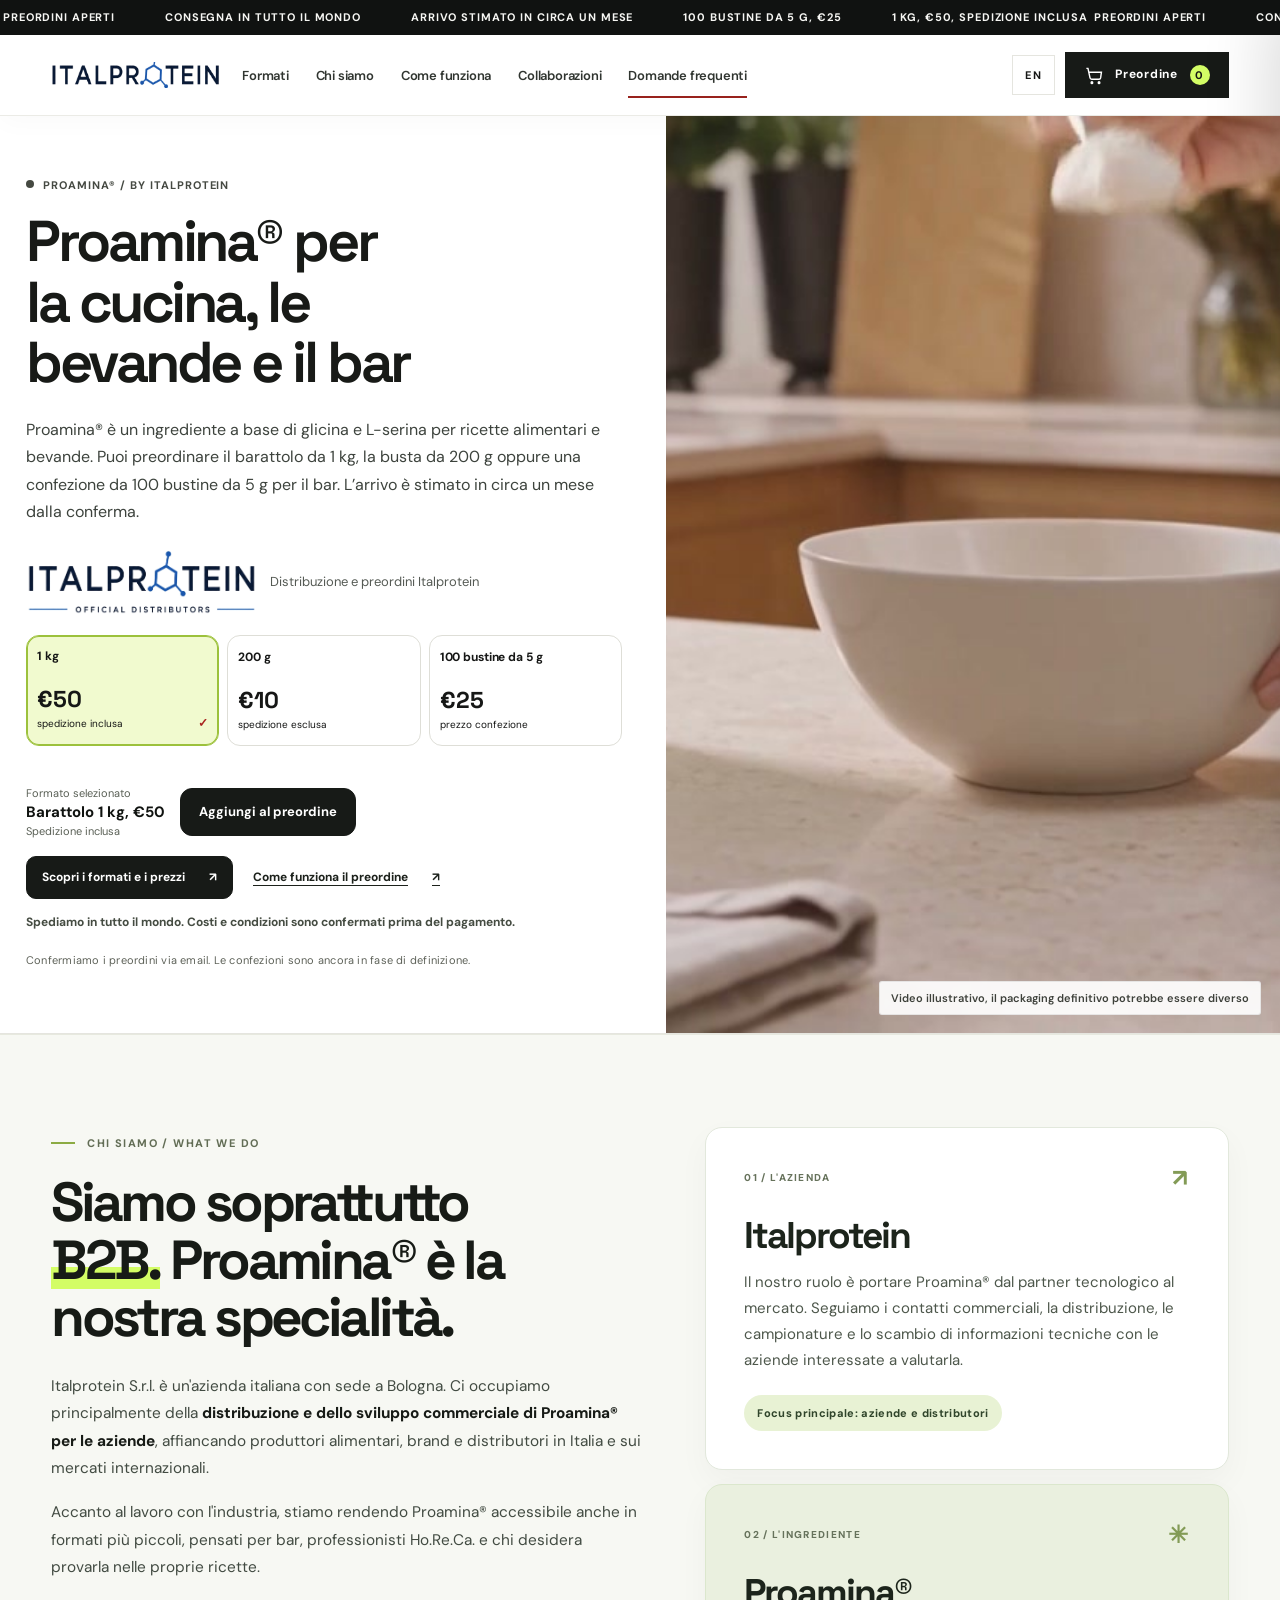
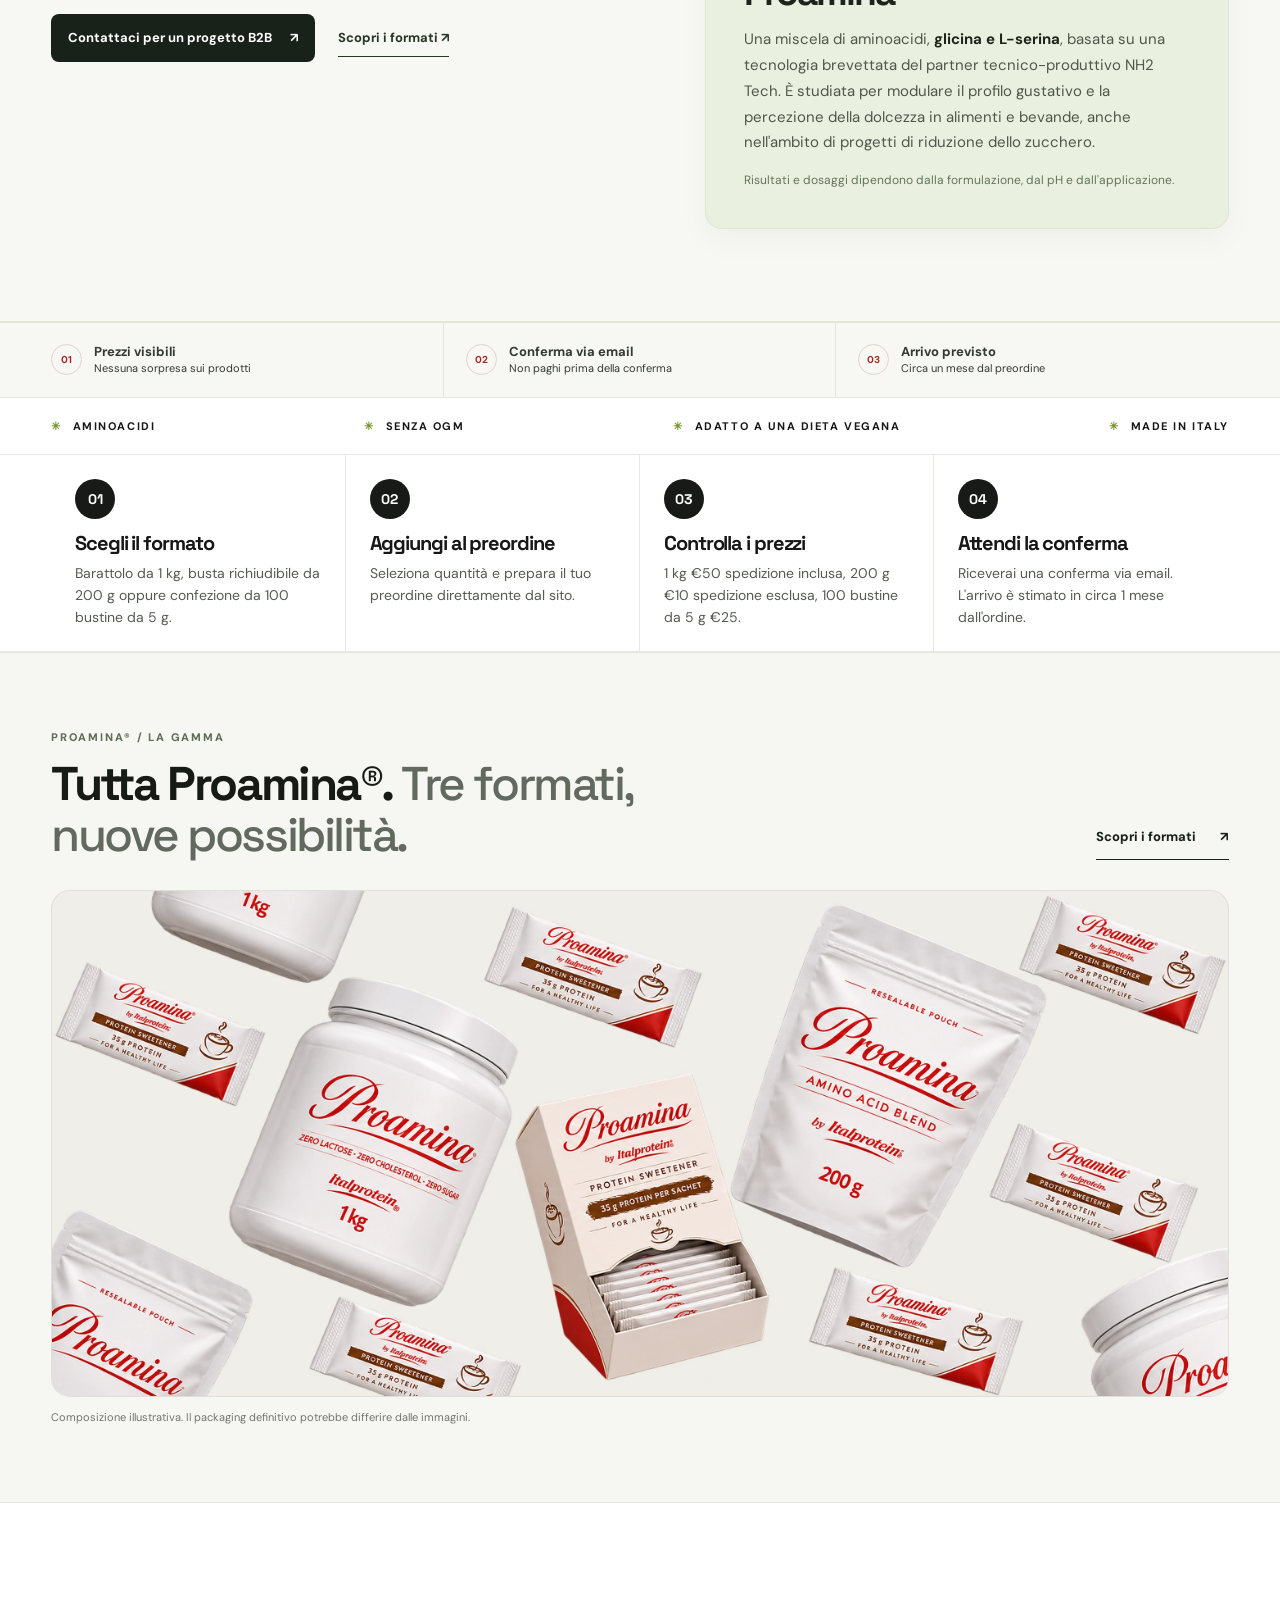
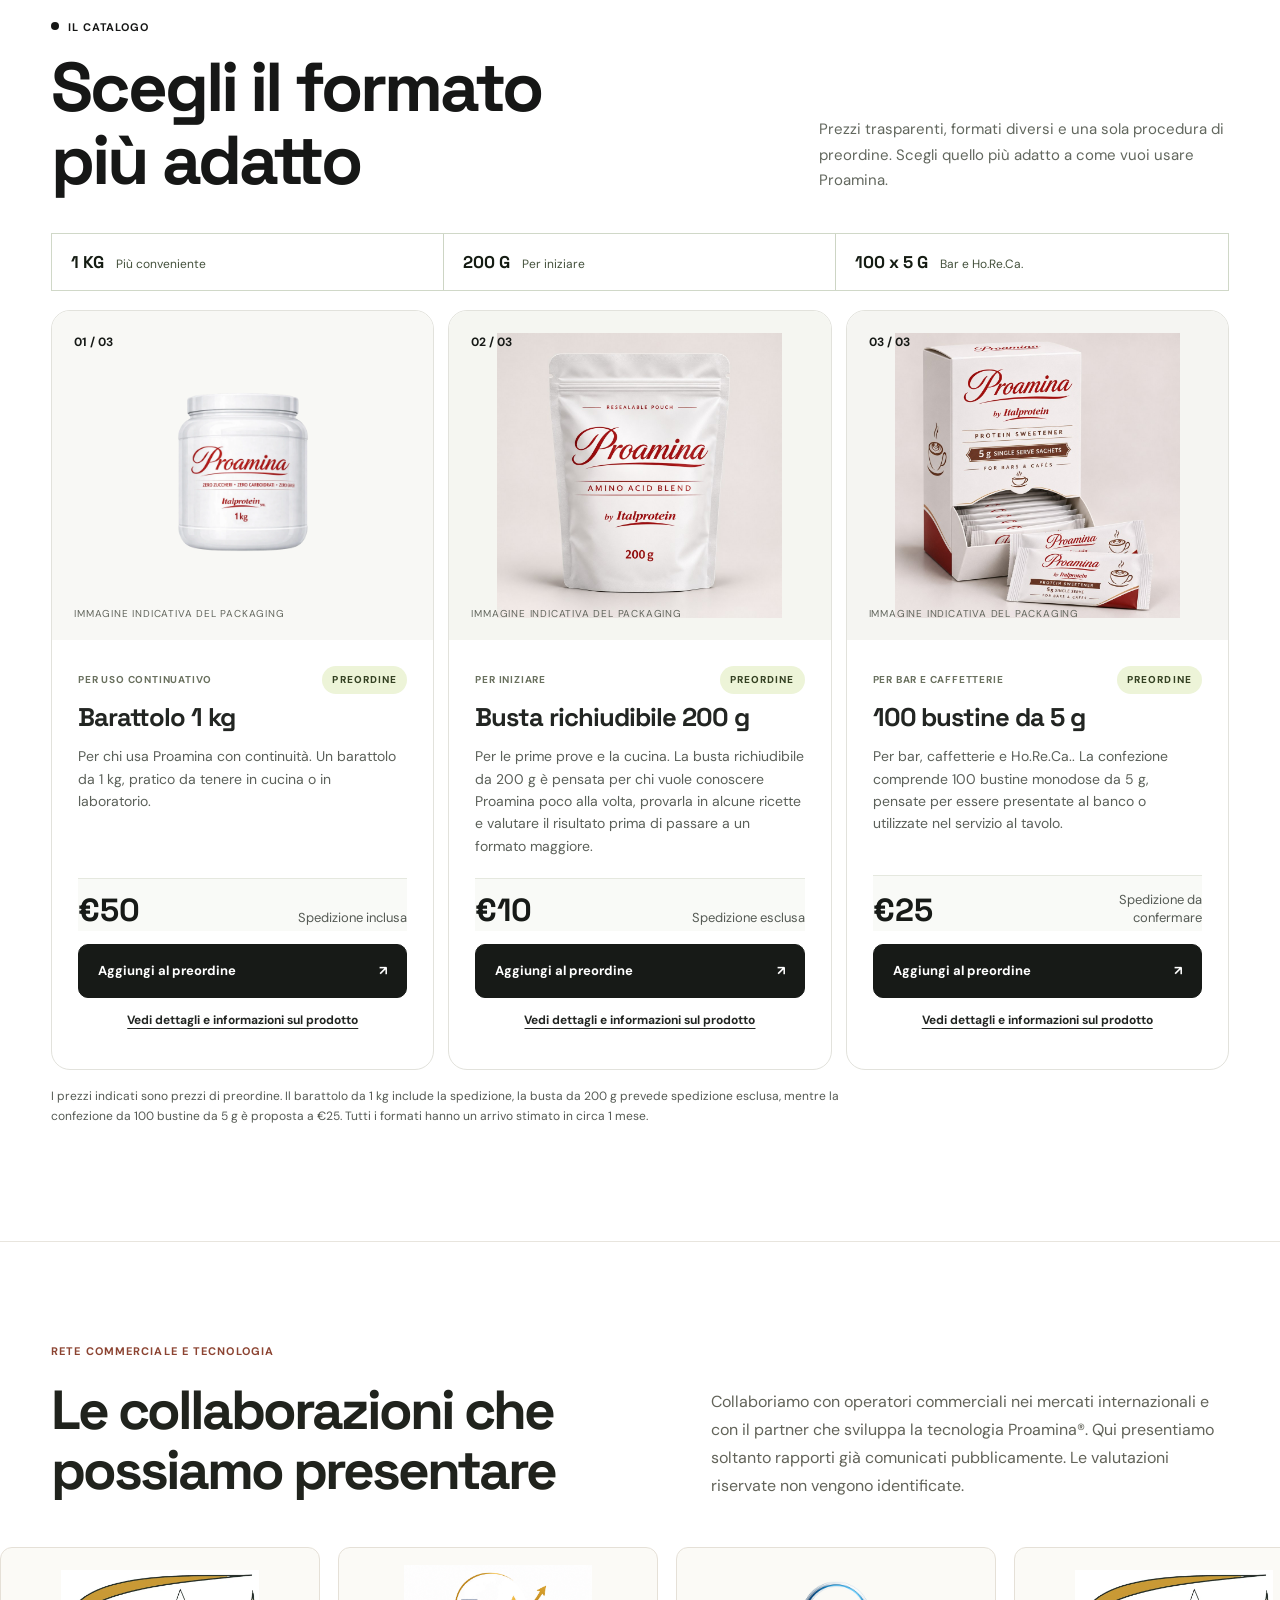
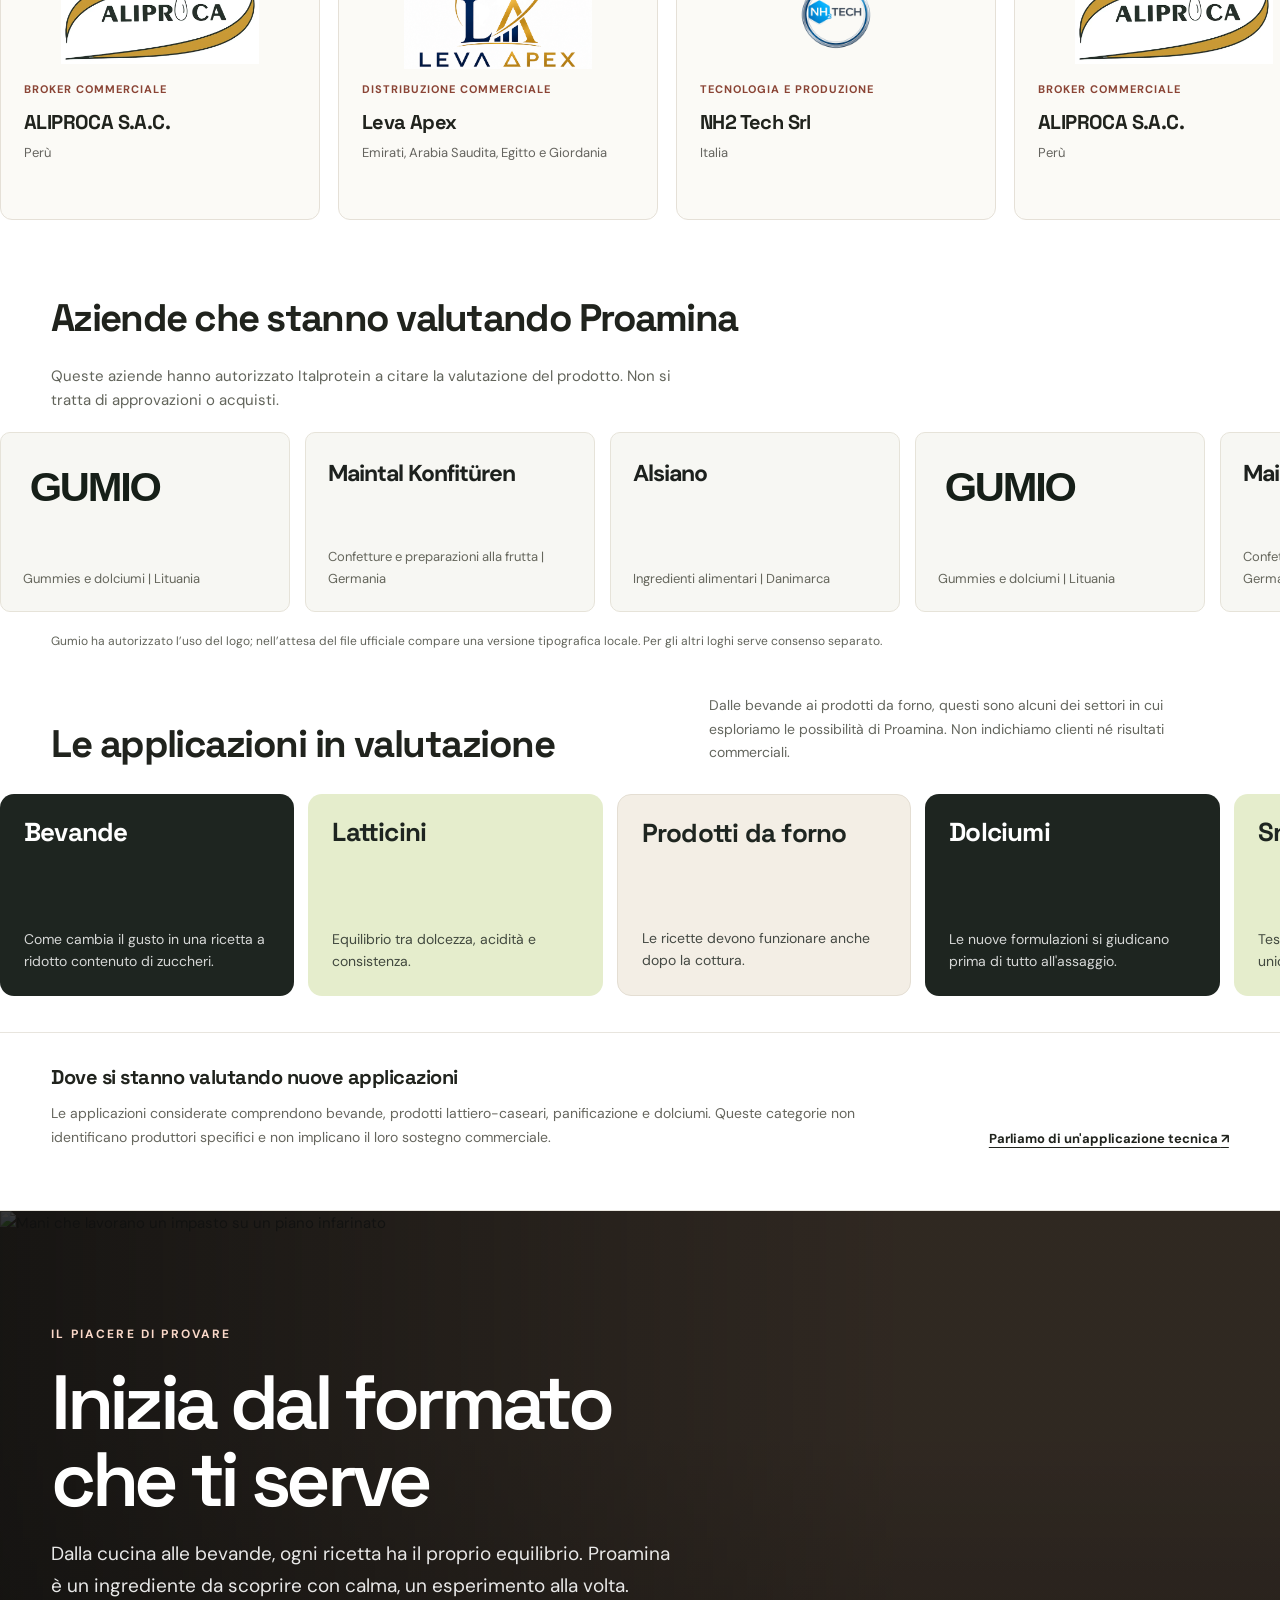
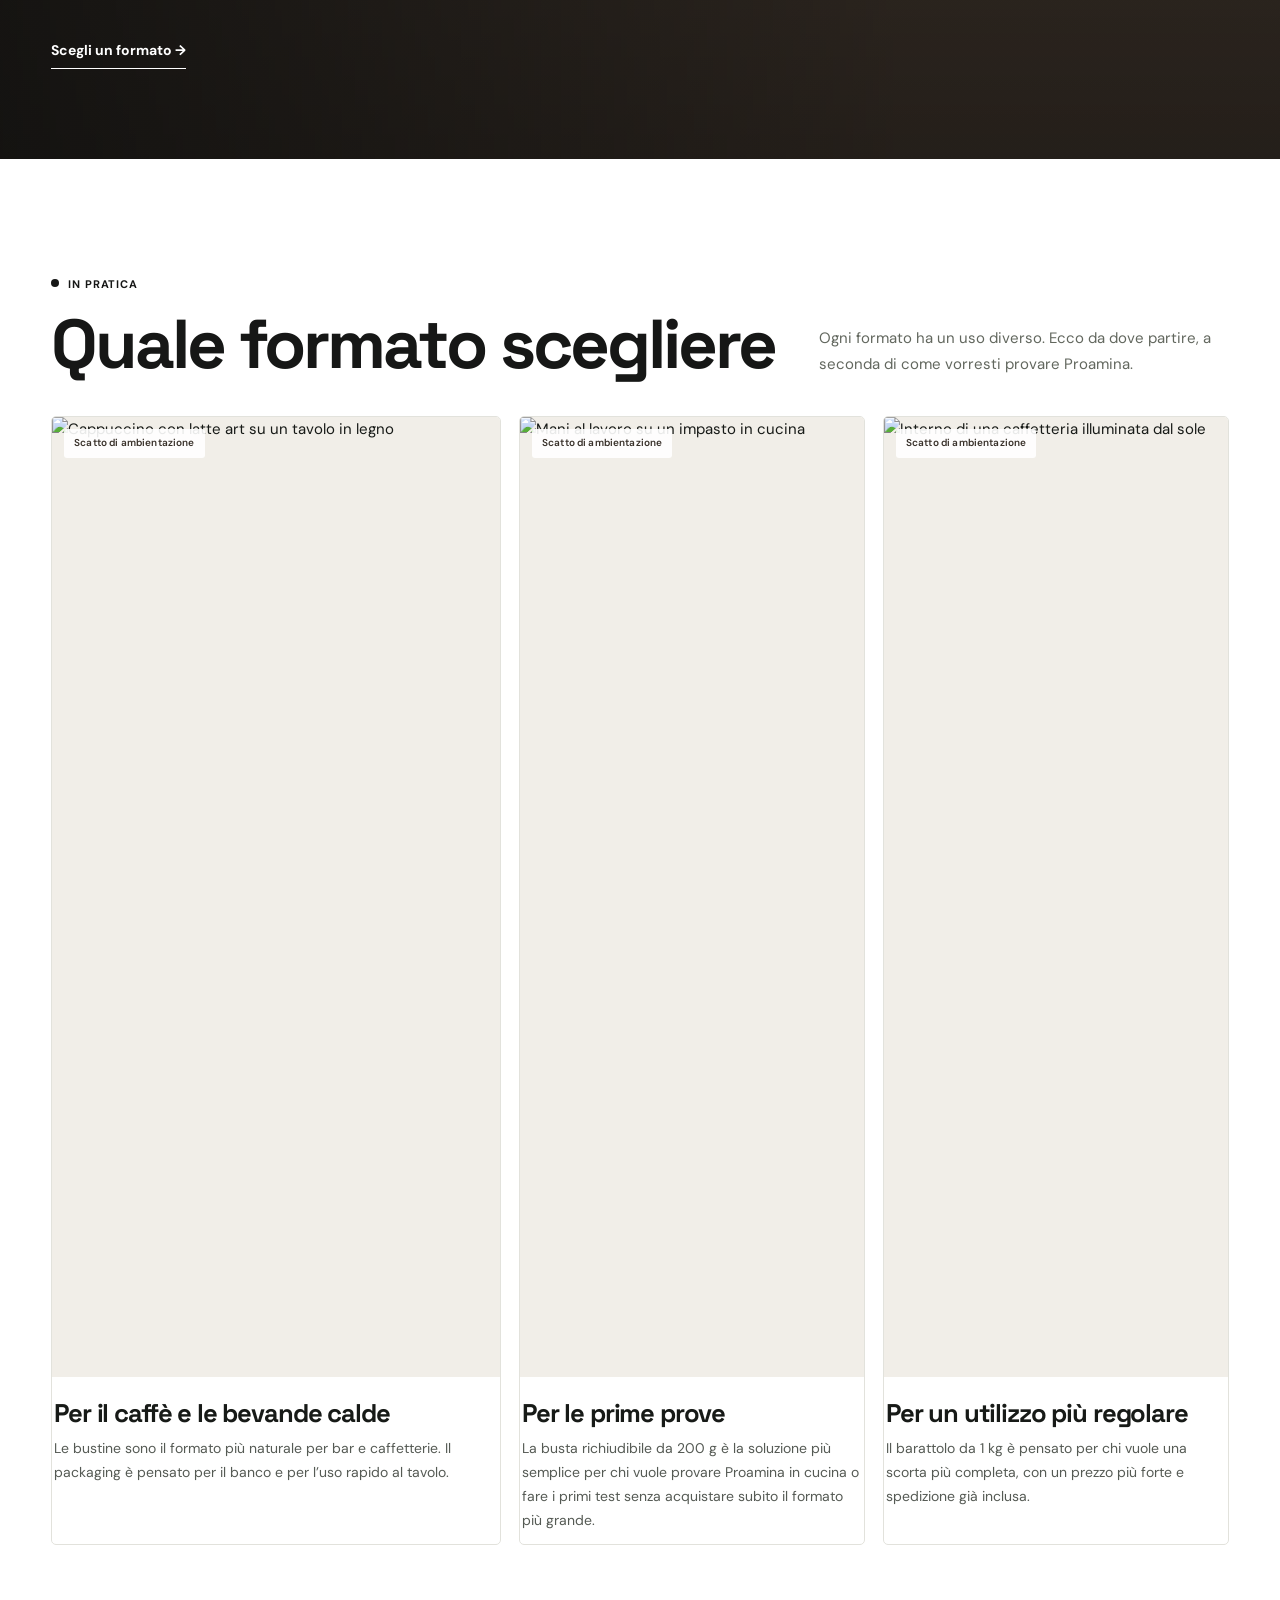
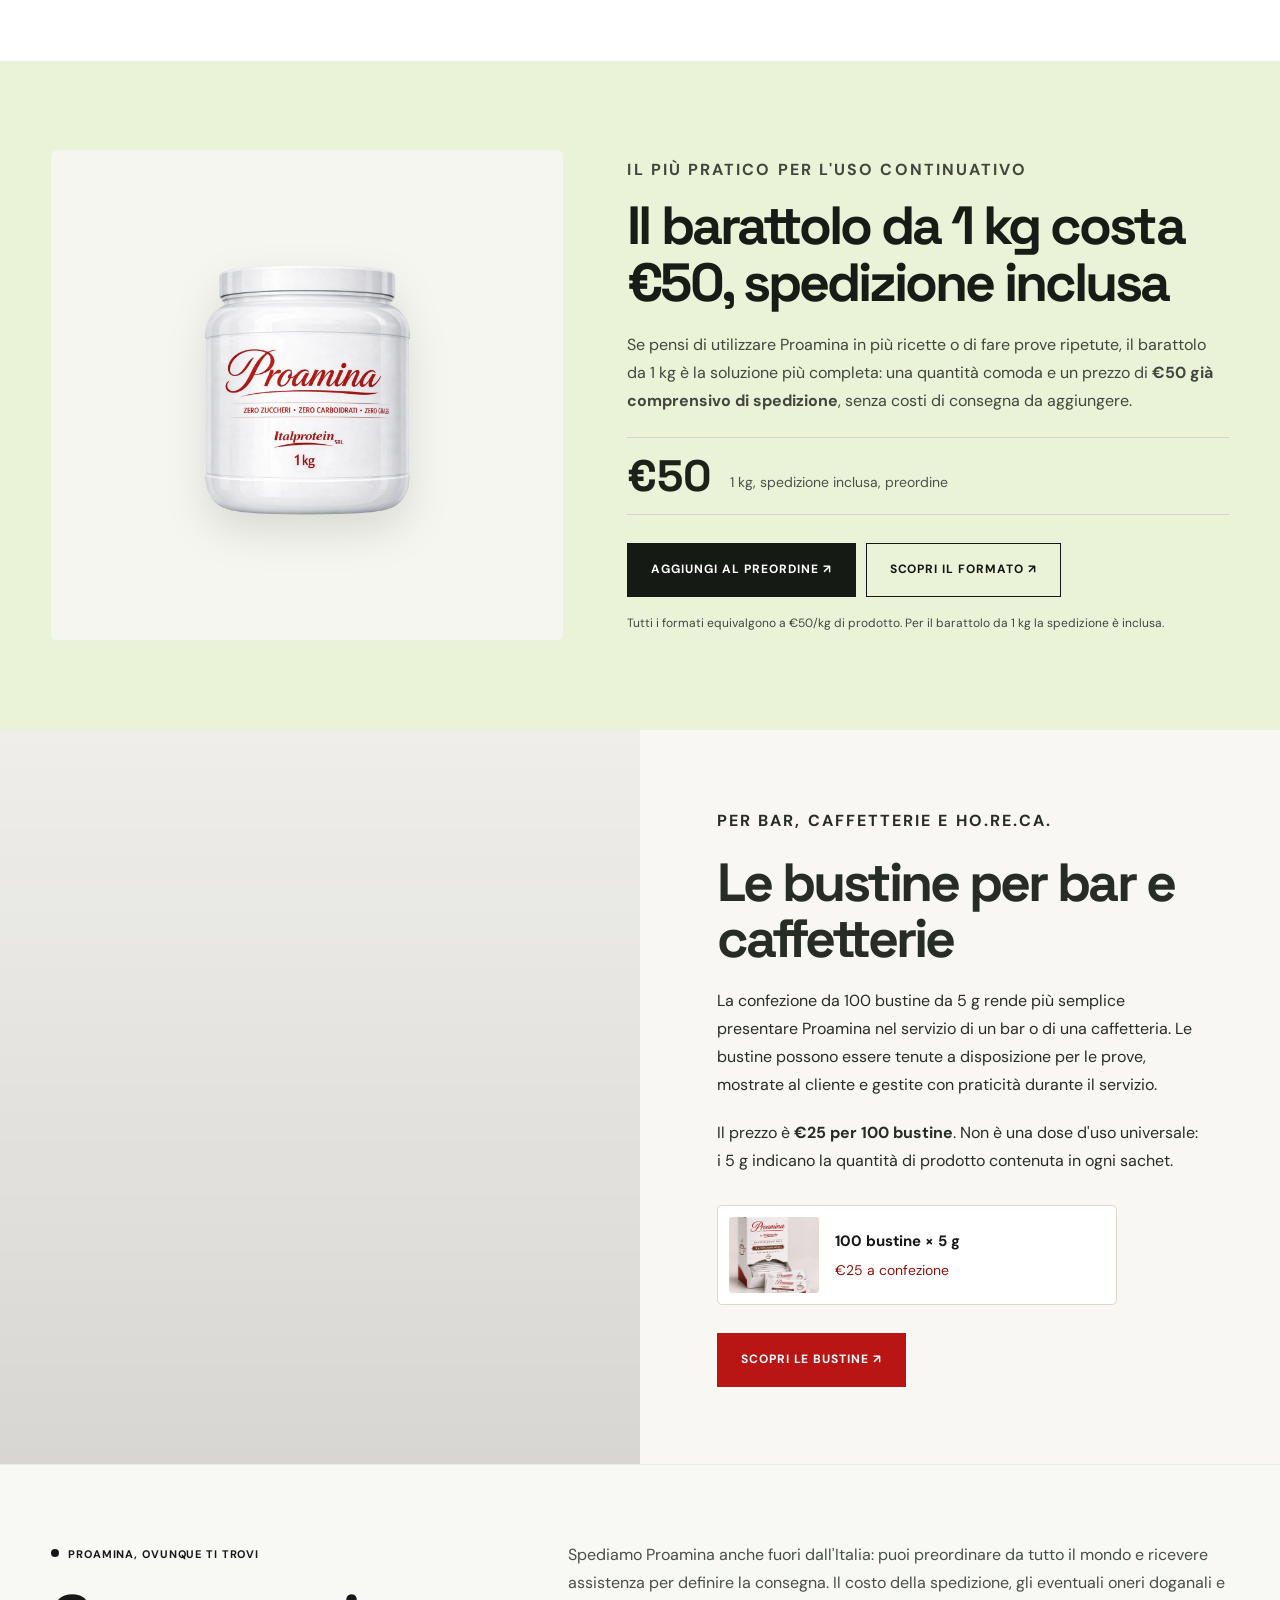
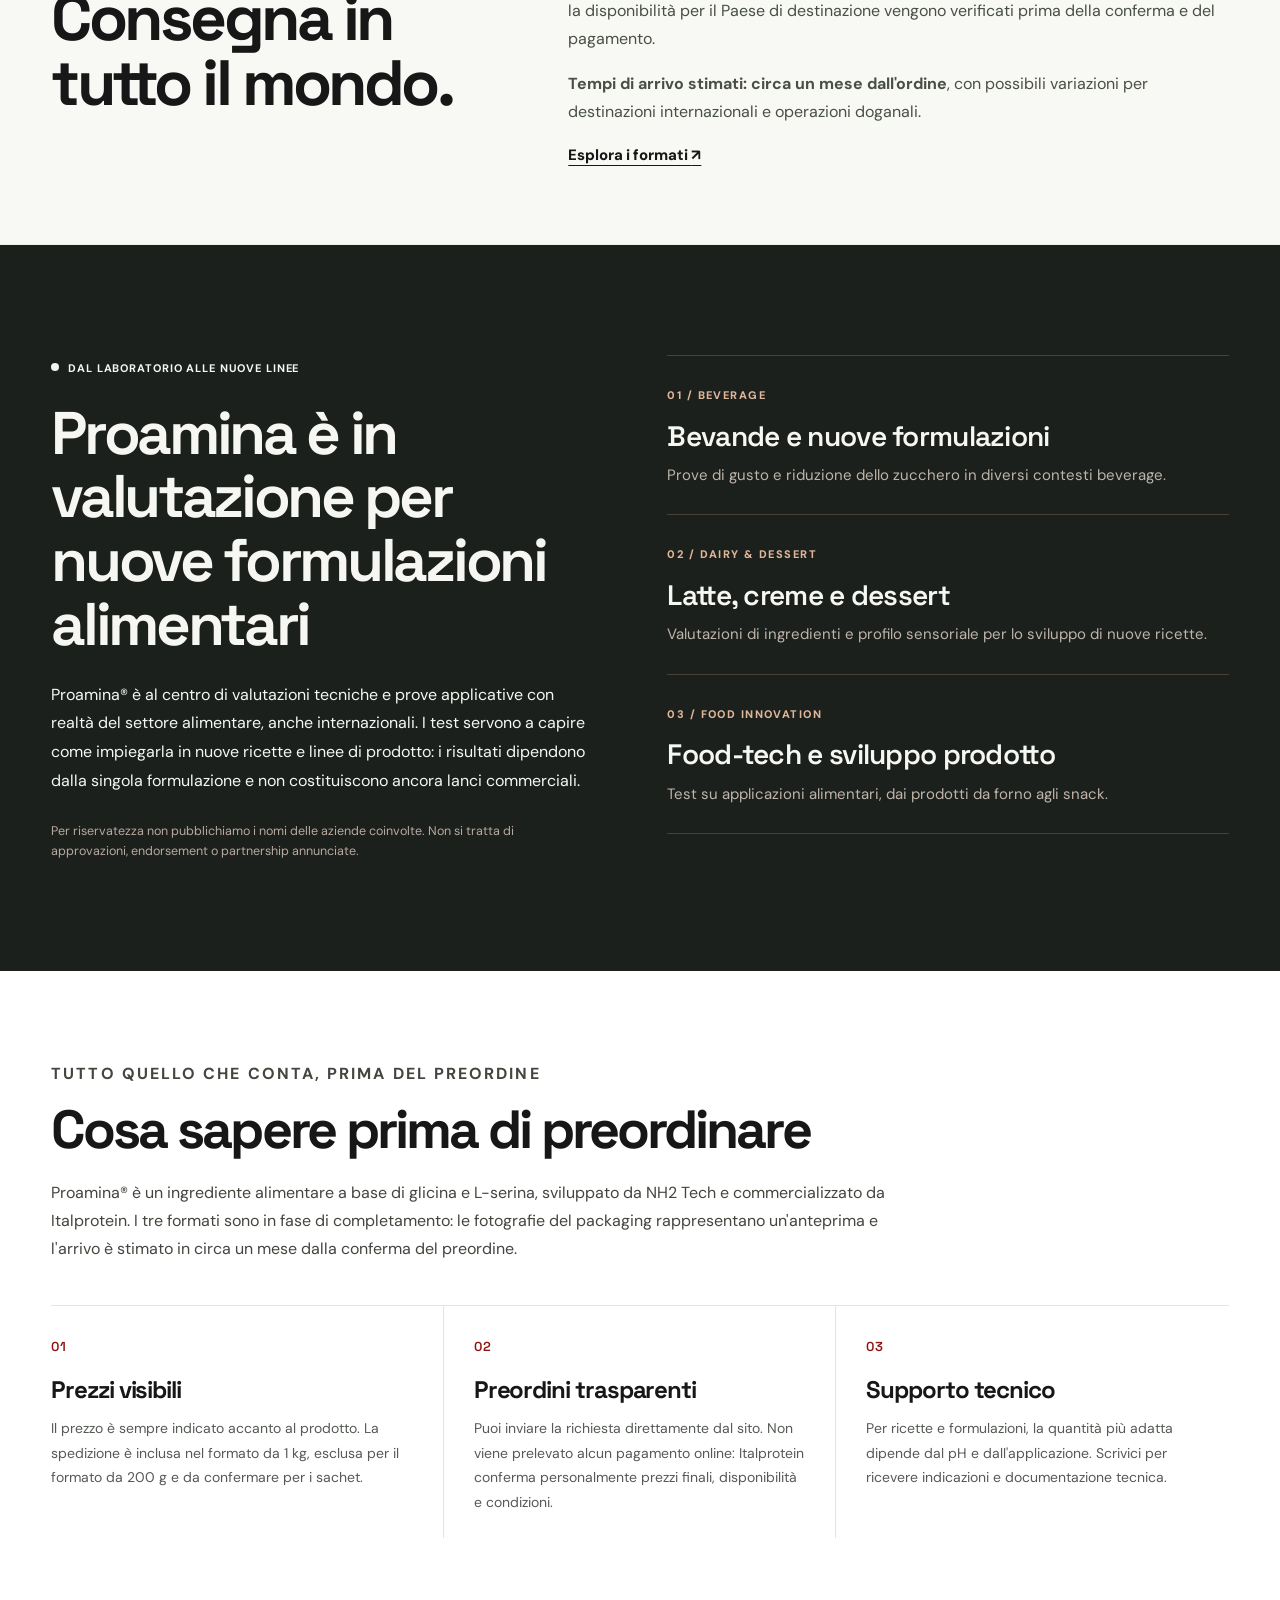
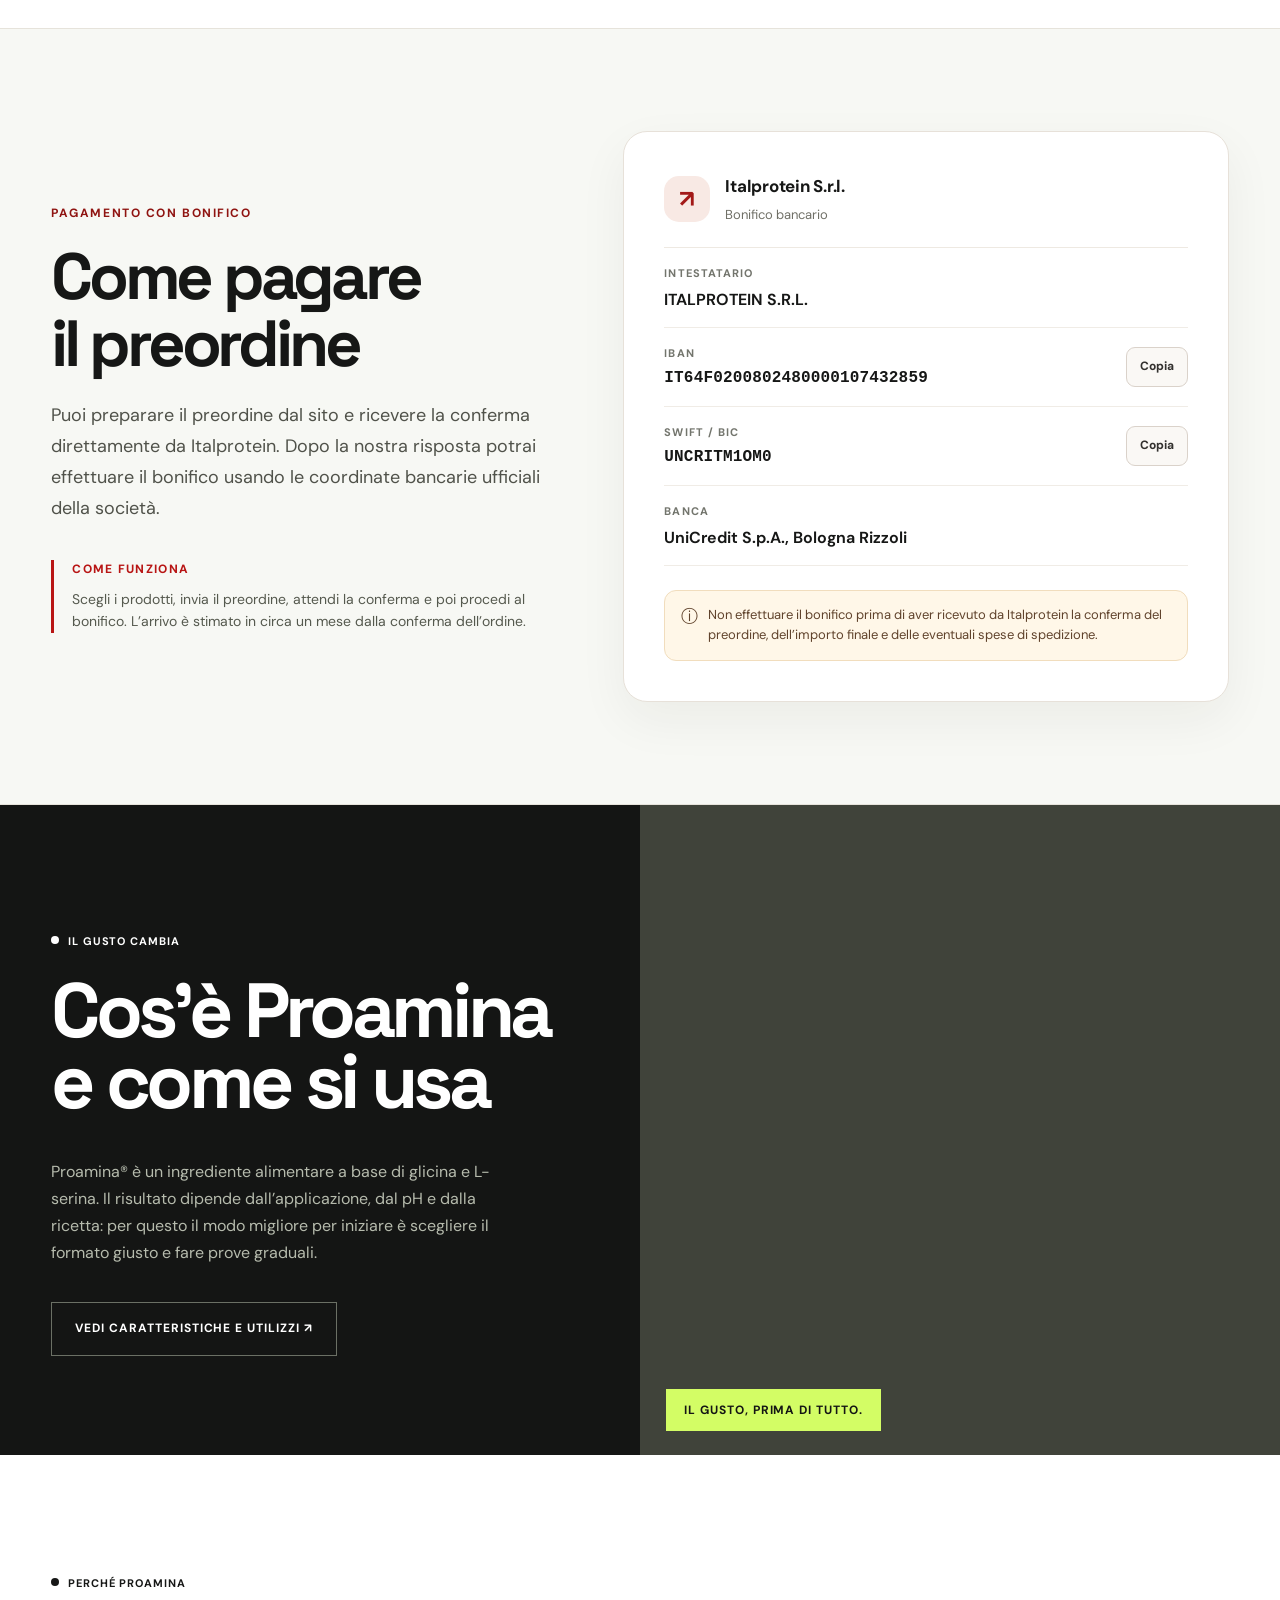
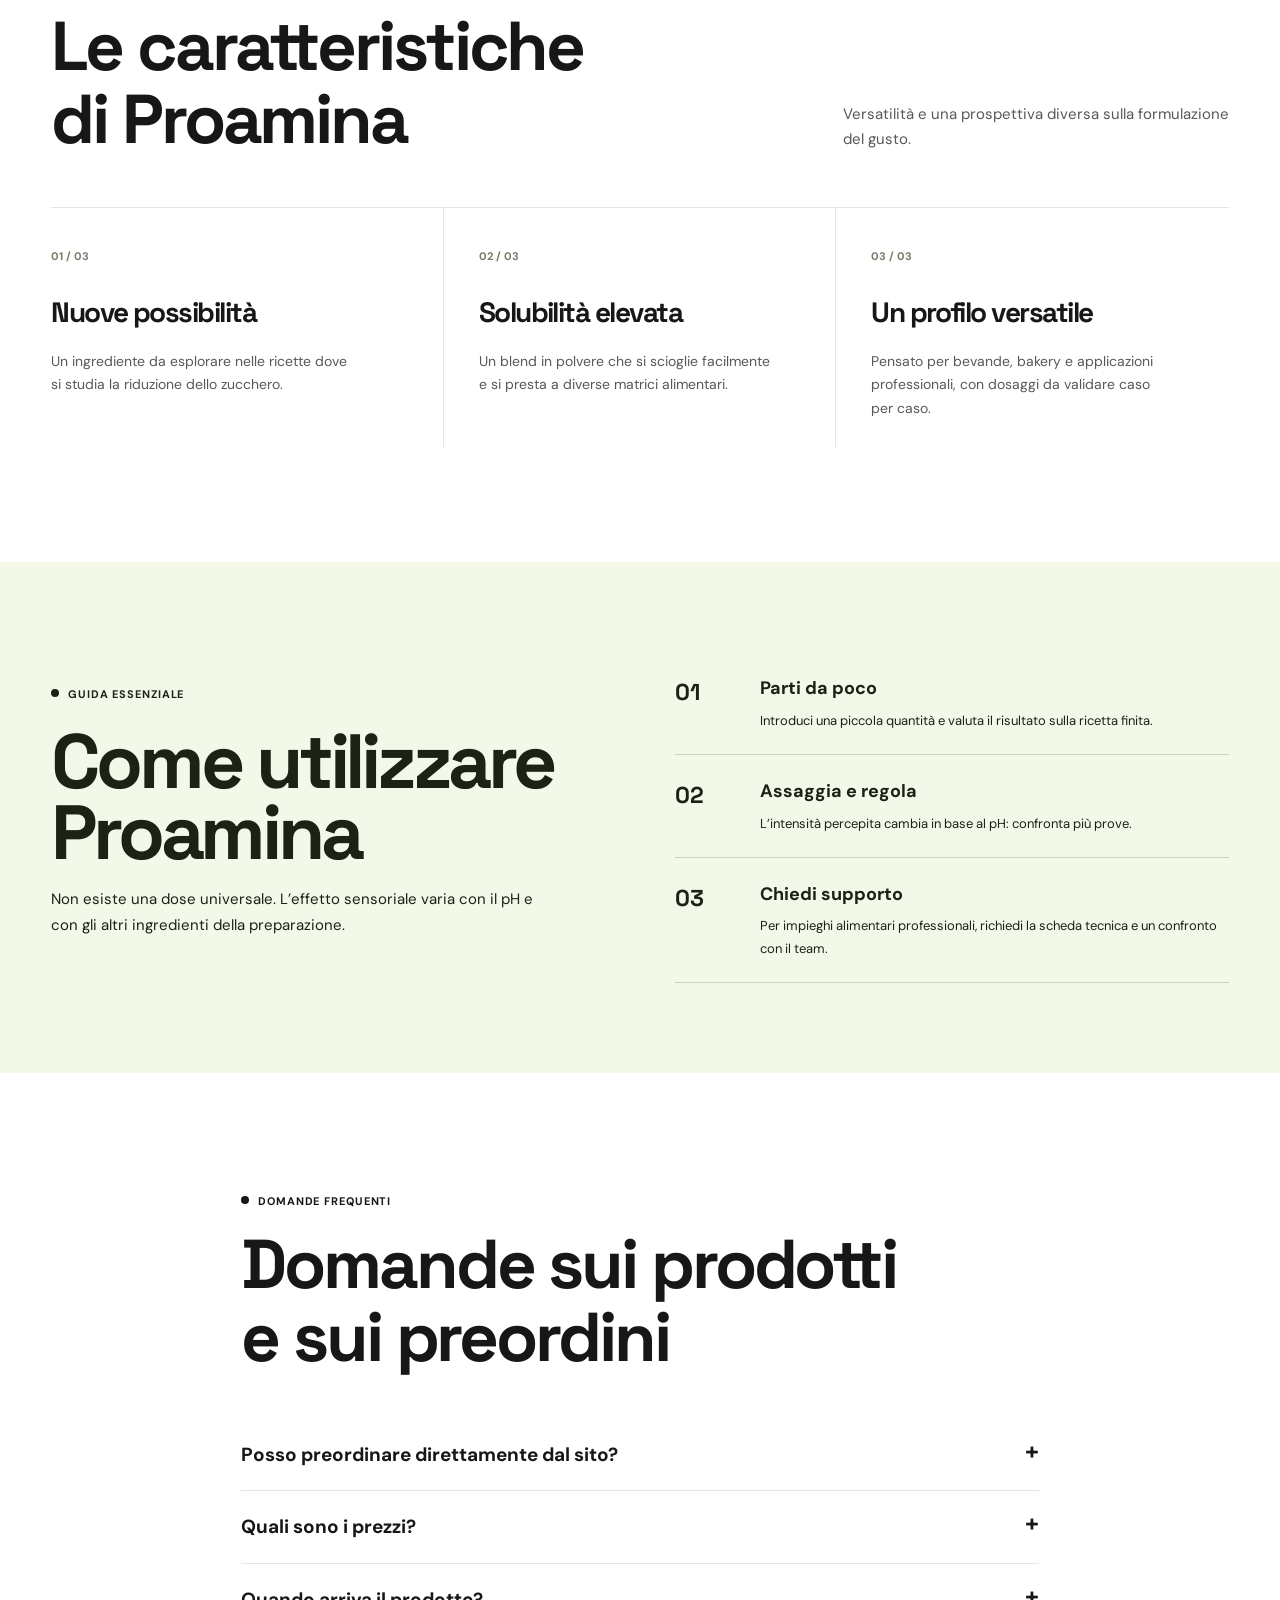
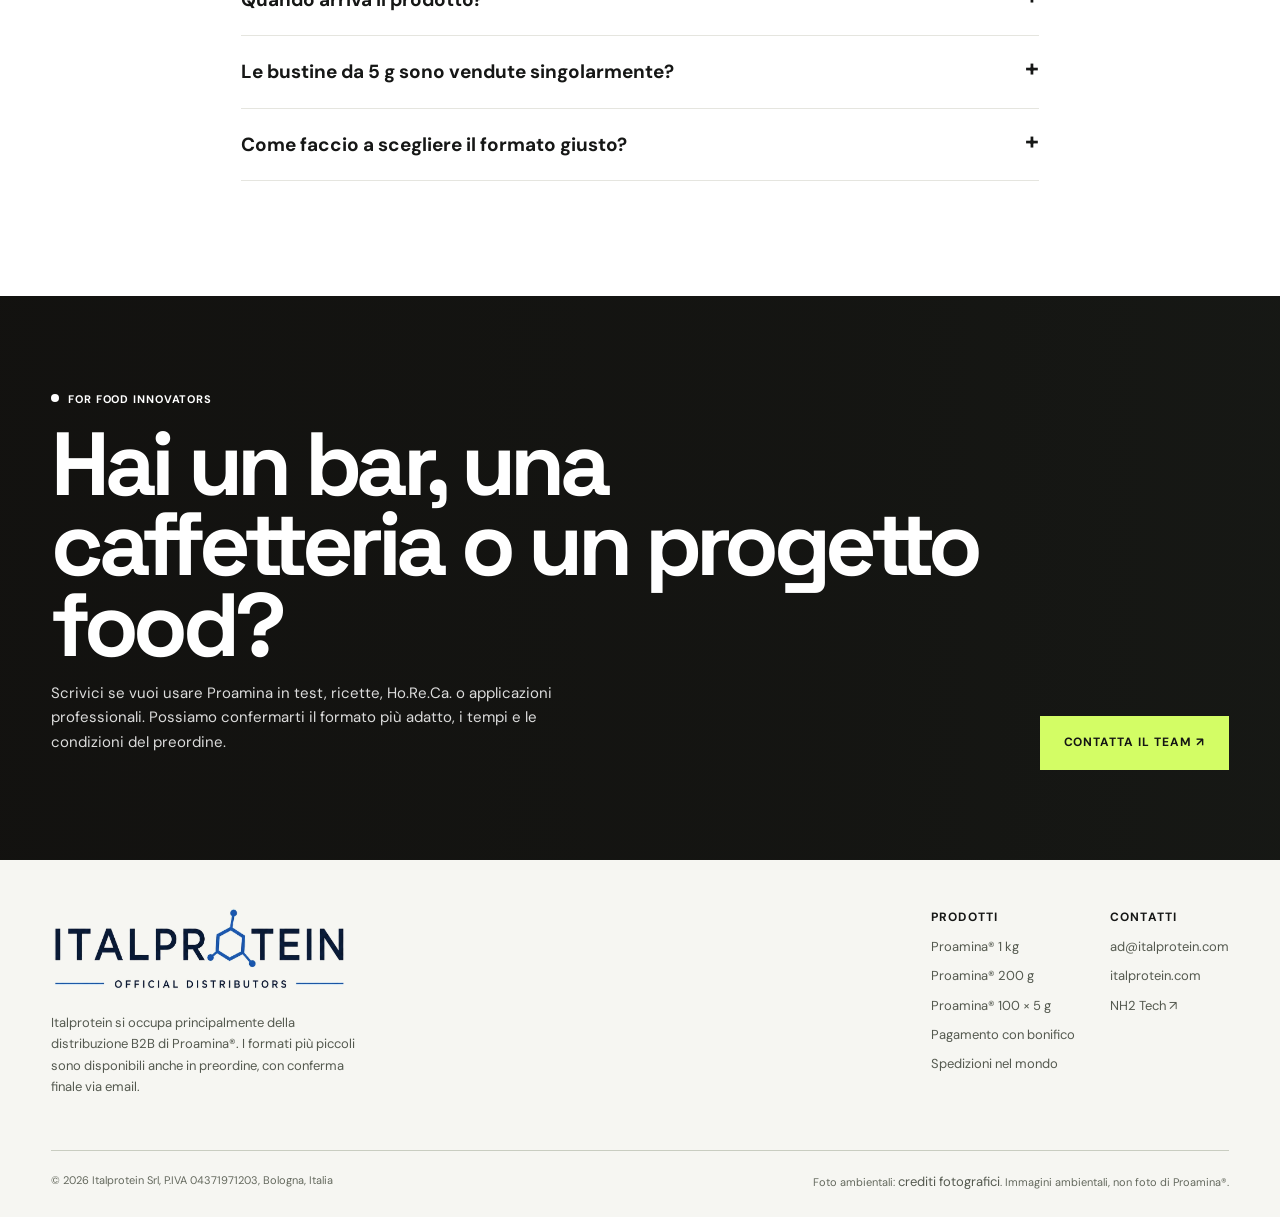
==== commit 39ea9963: "fix: eliminate cached/glitchy hero video and avoid fallback flashes (index.html)" ====
--- a/index.html
+++ b/index.html
@@ -32,7 +32,7 @@
 <button aria-pressed="true" class="hero-price-card format-option" data-select-product="0" type="button"><strong>1 kg</strong><span>€50</span><small>spedizione inclusa</small></button>
 <button aria-pressed="false" class="hero-price-card format-option" data-select-product="1" type="button"><strong>200 g</strong><span>€10</span><small>spedizione esclusa</small></button>
 <button aria-pressed="false" class="hero-price-card format-option" data-select-product="2" type="button"><strong>100 bustine da 5 g</strong><span>€25</span><small>prezzo confezione</small></button>
-</div><div class="hero-choice-cta"><div class="hero-choice-current"><span>Formato selezionato</span><strong id="selectedFormatLabel">Barattolo da 1 kg, €50</strong><small id="selectedFormatShipping">Spedizione inclusa</small></div><button class="btn-primary quick-add-btn" id="quickAddButton" type="button">Aggiungi al preordine</button></div><div class="cta-row"><a class="btn-primary" href="#prodotti">Scopri i formati e i prezzi <span>↗</span></a><a class="btn-outline" href="#preorder">Come funziona il preordine <span>↗</span></a></div><span class="hero-trust" role="note">Spediamo in tutto il mondo. Costi e condizioni sono confermati prima del pagamento.</span><span class="hero-note">Confermiamo i preordini via email. Le confezioni sono ancora in fase di definizione.</span></div><div class="hero-visual hero-product-scene hero-hq" data-selected-format="0"><img class="hero-hq-image" src="assets/img/proamina-hero-video-poster.jpg" alt="Fotogramma del video Proamina in cucina" width="1440" height="608" loading="eager" decoding="async" fetchpriority="high"/><video class="hero-ai-video" data-hero-video autoplay muted loop playsinline preload="metadata" poster="assets/img/proamina-hero-video-poster.jpg" aria-label="Video Proamina senza audio con scene di utilizzo in cucina e al bar"><source src="assets/video/proamina-hero.mp4" type="video/mp4"/></video><span class="hero-scene-stamp">Video illustrativo, il packaging definitivo potrebbe essere diverso</span></div></div></section>
+</div><div class="hero-choice-cta"><div class="hero-choice-current"><span>Formato selezionato</span><strong id="selectedFormatLabel">Barattolo da 1 kg, €50</strong><small id="selectedFormatShipping">Spedizione inclusa</small></div><button class="btn-primary quick-add-btn" id="quickAddButton" type="button">Aggiungi al preordine</button></div><div class="cta-row"><a class="btn-primary" href="#prodotti">Scopri i formati e i prezzi <span>↗</span></a><a class="btn-outline" href="#preorder">Come funziona il preordine <span>↗</span></a></div><span class="hero-trust" role="note">Spediamo in tutto il mondo. Costi e condizioni sono confermati prima del pagamento.</span><span class="hero-note">Confermiamo i preordini via email. Le confezioni sono ancora in fase di definizione.</span></div><div class="hero-visual hero-product-scene hero-hq" data-selected-format="0"><img class="hero-hq-image" src="assets/img/proamina-hero-video-poster.jpg" alt="Fotogramma del video Proamina in cucina" width="1440" height="608" loading="eager" decoding="async" fetchpriority="high"/><video class="hero-ai-video" data-hero-video autoplay muted loop playsinline preload="auto" poster="assets/img/proamina-hero-video-poster.jpg" aria-label="Video Proamina senza audio con scene di utilizzo in cucina e al bar"><source src="assets/video/proamina-hero-clean-v2.mp4" type="video/mp4"/></video><span class="hero-scene-stamp">Video illustrativo, il packaging definitivo potrebbe essere diverso</span></div></div></section>
 
 
 <section class="about-italprotein" id="chi-siamo" aria-labelledby="about-italprotein-title">
--- a/assets/premium-motion.css
+++ b/assets/premium-motion.css
@@ -118,3 +118,47 @@
   .hero .hero-product-scene.hero-hq .hero-ai-video{display:none!important}
   .hero .hero-product-scene.hero-hq.hero-video-playing .hero-ai-video{opacity:0!important}
 }
+
+/* Restore the previous all-formats hero artwork in a dedicated editorial showcase. */
+.lineup-showcase{
+  background:#f6f6f2;color:#171b16;
+  padding:clamp(52px,6vw,88px) 0;
+  border-top:1px solid #e3e7df;
+  border-bottom:1px solid #e3e7df;
+}
+.lineup-showcase .lineup-showcase-heading{
+  display:flex;justify-content:space-between;align-items:end;gap:20px;
+}
+.lineup-showcase .lineup-kicker{
+  margin:0 0 13px;color:#5f6c56;font-size:11px;font-weight:800;
+  line-height:1.4;letter-spacing:.16em;
+}
+.lineup-showcase h2{
+  font:700 clamp(29px,3.7vw,53px)/1.08 'Space Grotesk',sans-serif;
+  letter-spacing:-.052em;max-width:23ch;margin:0;color:#171b16;
+}
+.lineup-showcase h2 span{color:#626a5f;font-weight:500}
+.lineup-showcase .lineup-link{
+  display:inline-flex;align-items:center;justify-content:space-between;gap:24px;
+  font-size:13px;font-weight:750;text-decoration:none;
+  color:#192219;border-bottom:1px solid #192219;padding:12px 0;
+  white-space:nowrap;
+}
+.lineup-showcase .lineup-link:hover{color:#537b39;border-color:#537b39}
+.lineup-showcase .lineup-artwork{
+  margin:30px 0 0;overflow:hidden;border-radius:19px;
+  background:#f0eee9;border:1px solid rgba(36,41,30,.075);
+}
+.lineup-showcase .lineup-artwork img{
+  display:block;width:100%;height:auto;max-height:540px;
+  object-fit:contain;object-position:center;
+}
+.lineup-showcase .lineup-caption{
+  margin:12px 0 0;color:#72766d;font-size:11px;line-height:1.5;
+}
+@media(max-width:720px){
+  .lineup-showcase .lineup-showcase-heading{flex-direction:column;align-items:flex-start;gap:14px}
+  .lineup-showcase h2{max-width:20ch}
+  .lineup-showcase .lineup-artwork{margin-top:24px;border-radius:12px}
+  .lineup-showcase .lineup-link{padding:8px 0}
+}
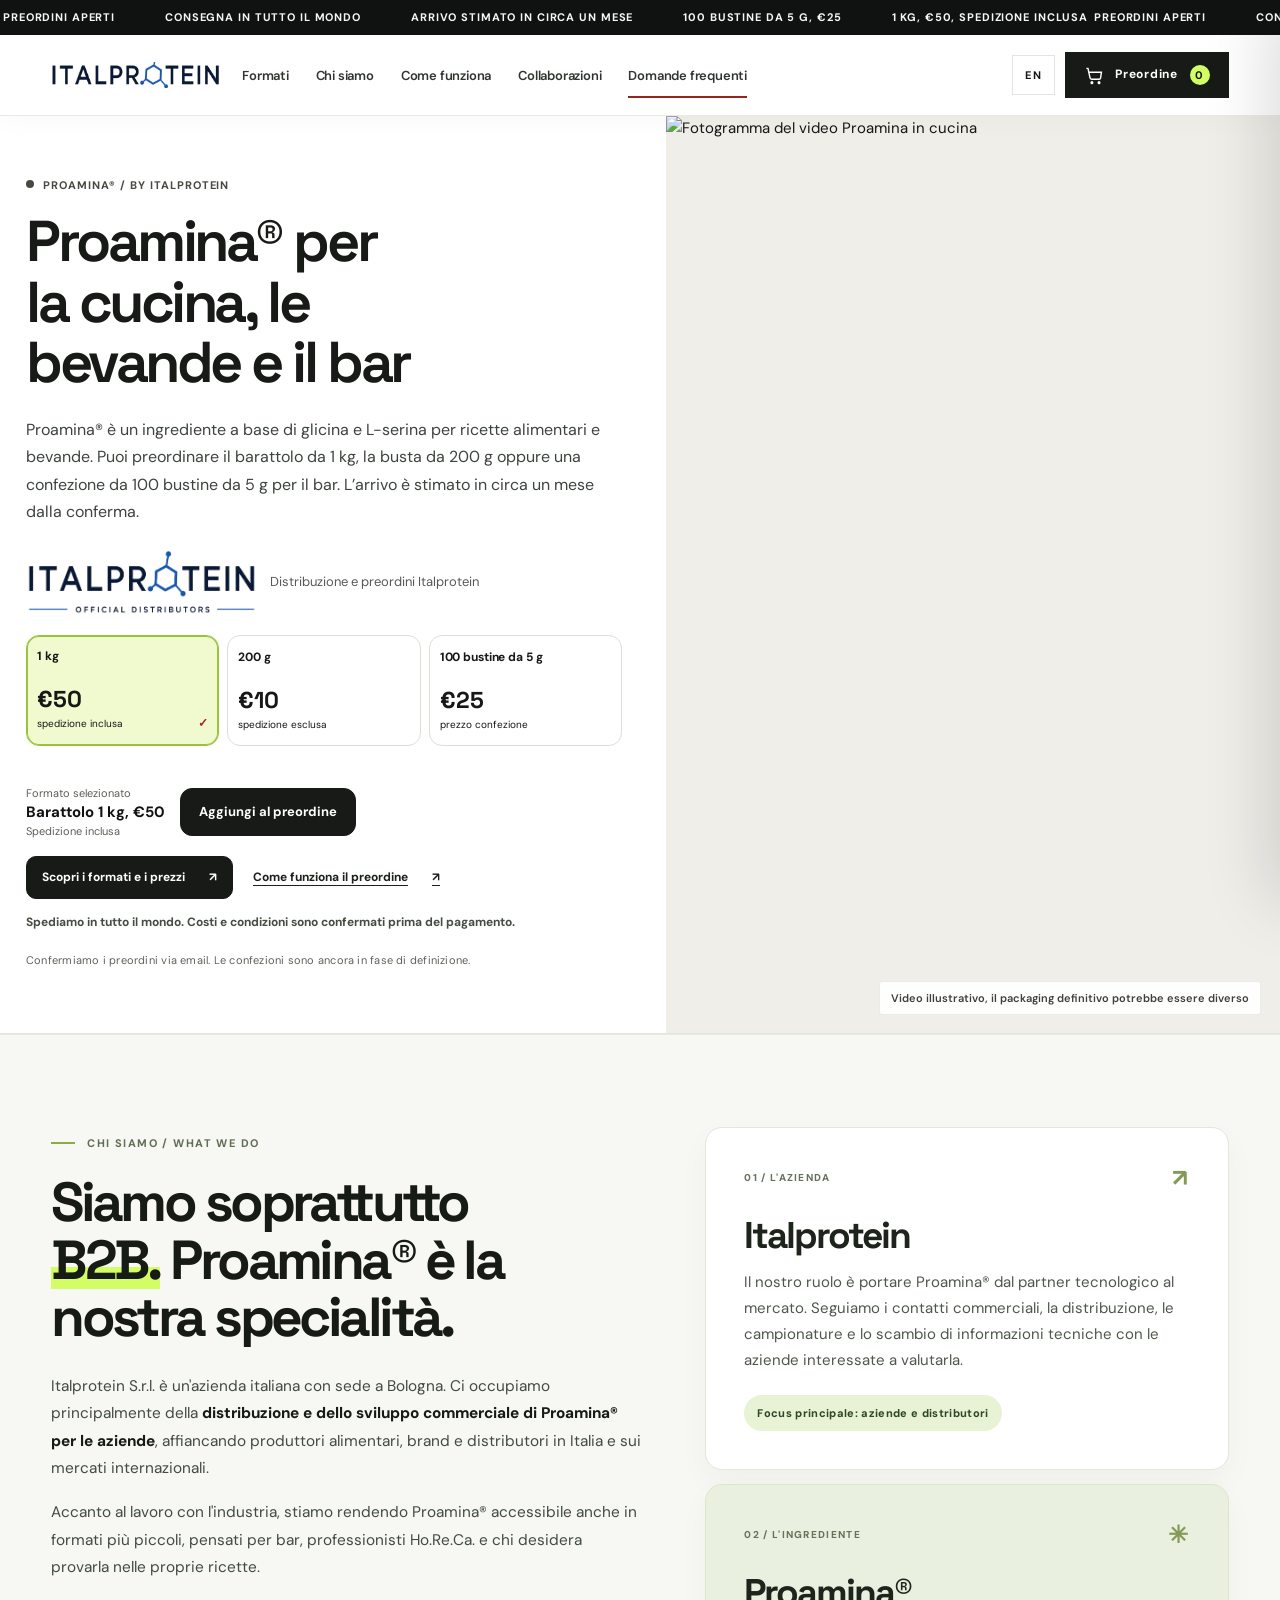
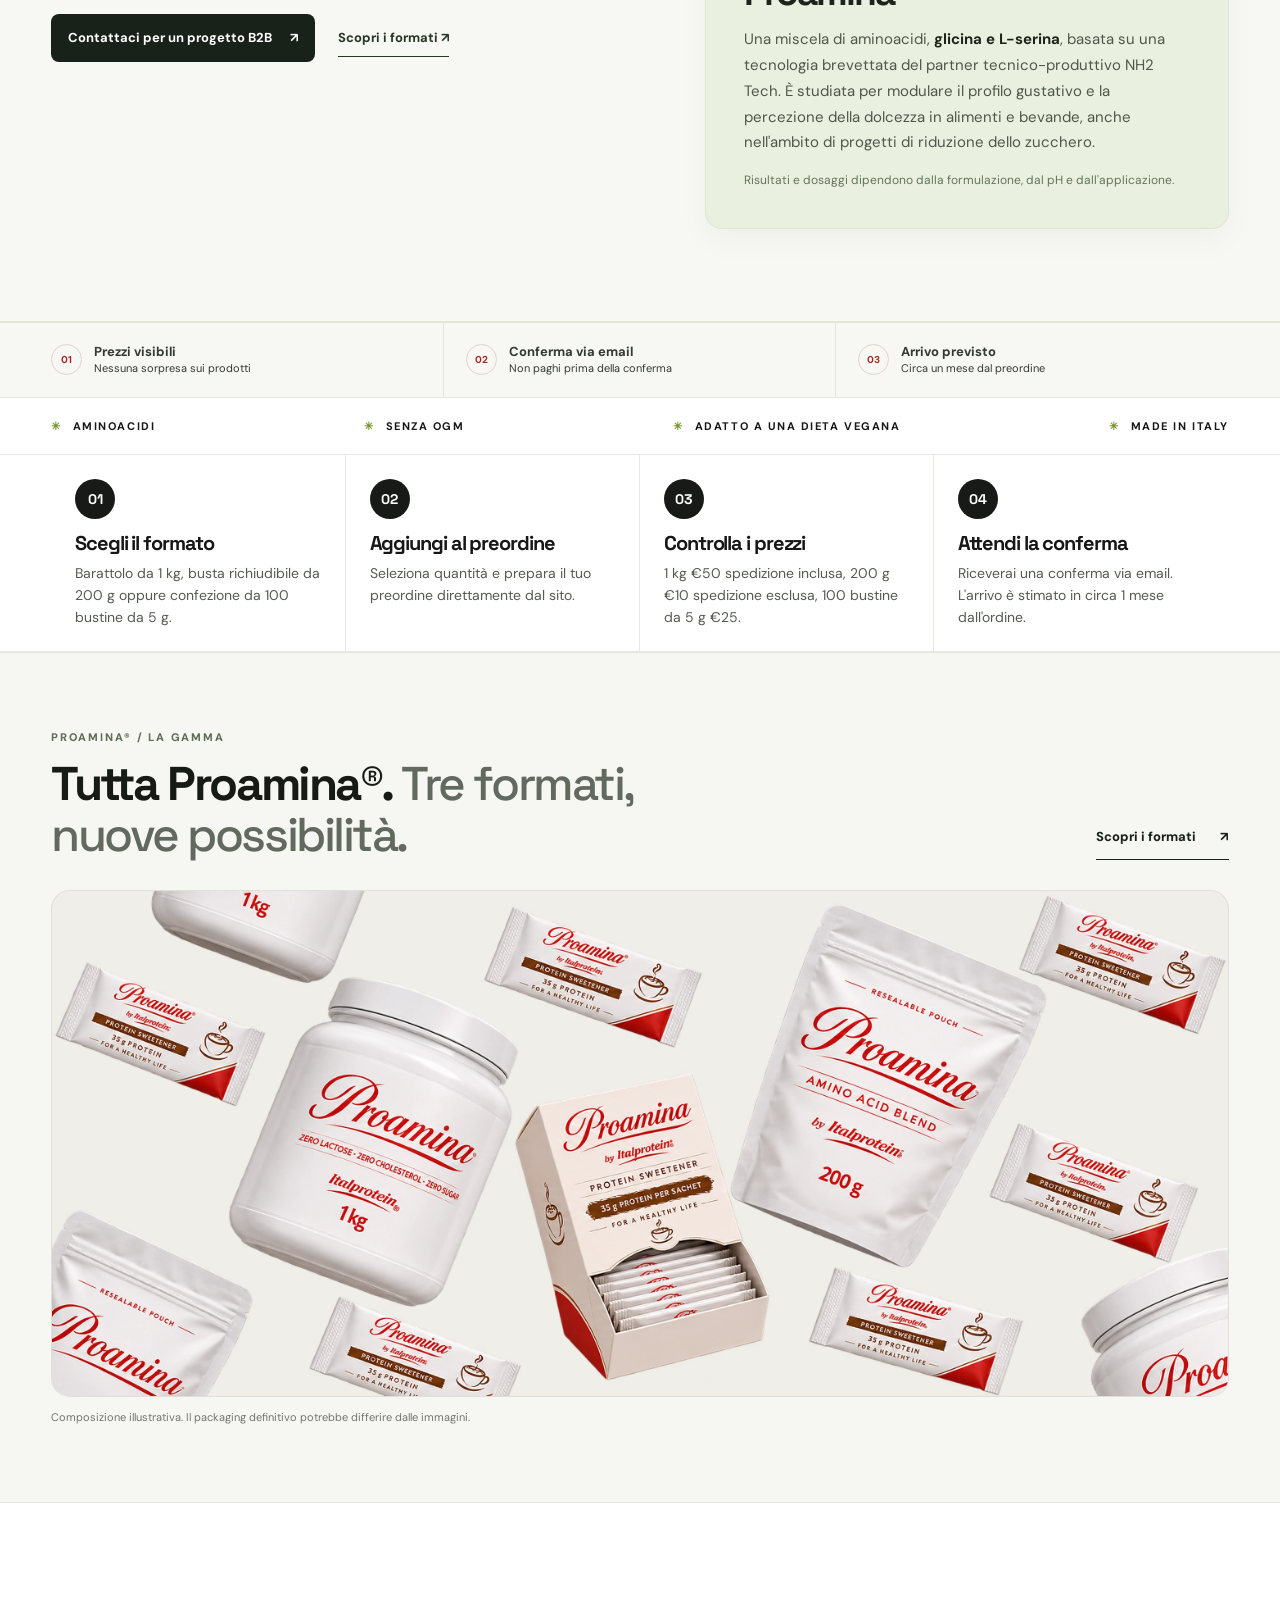
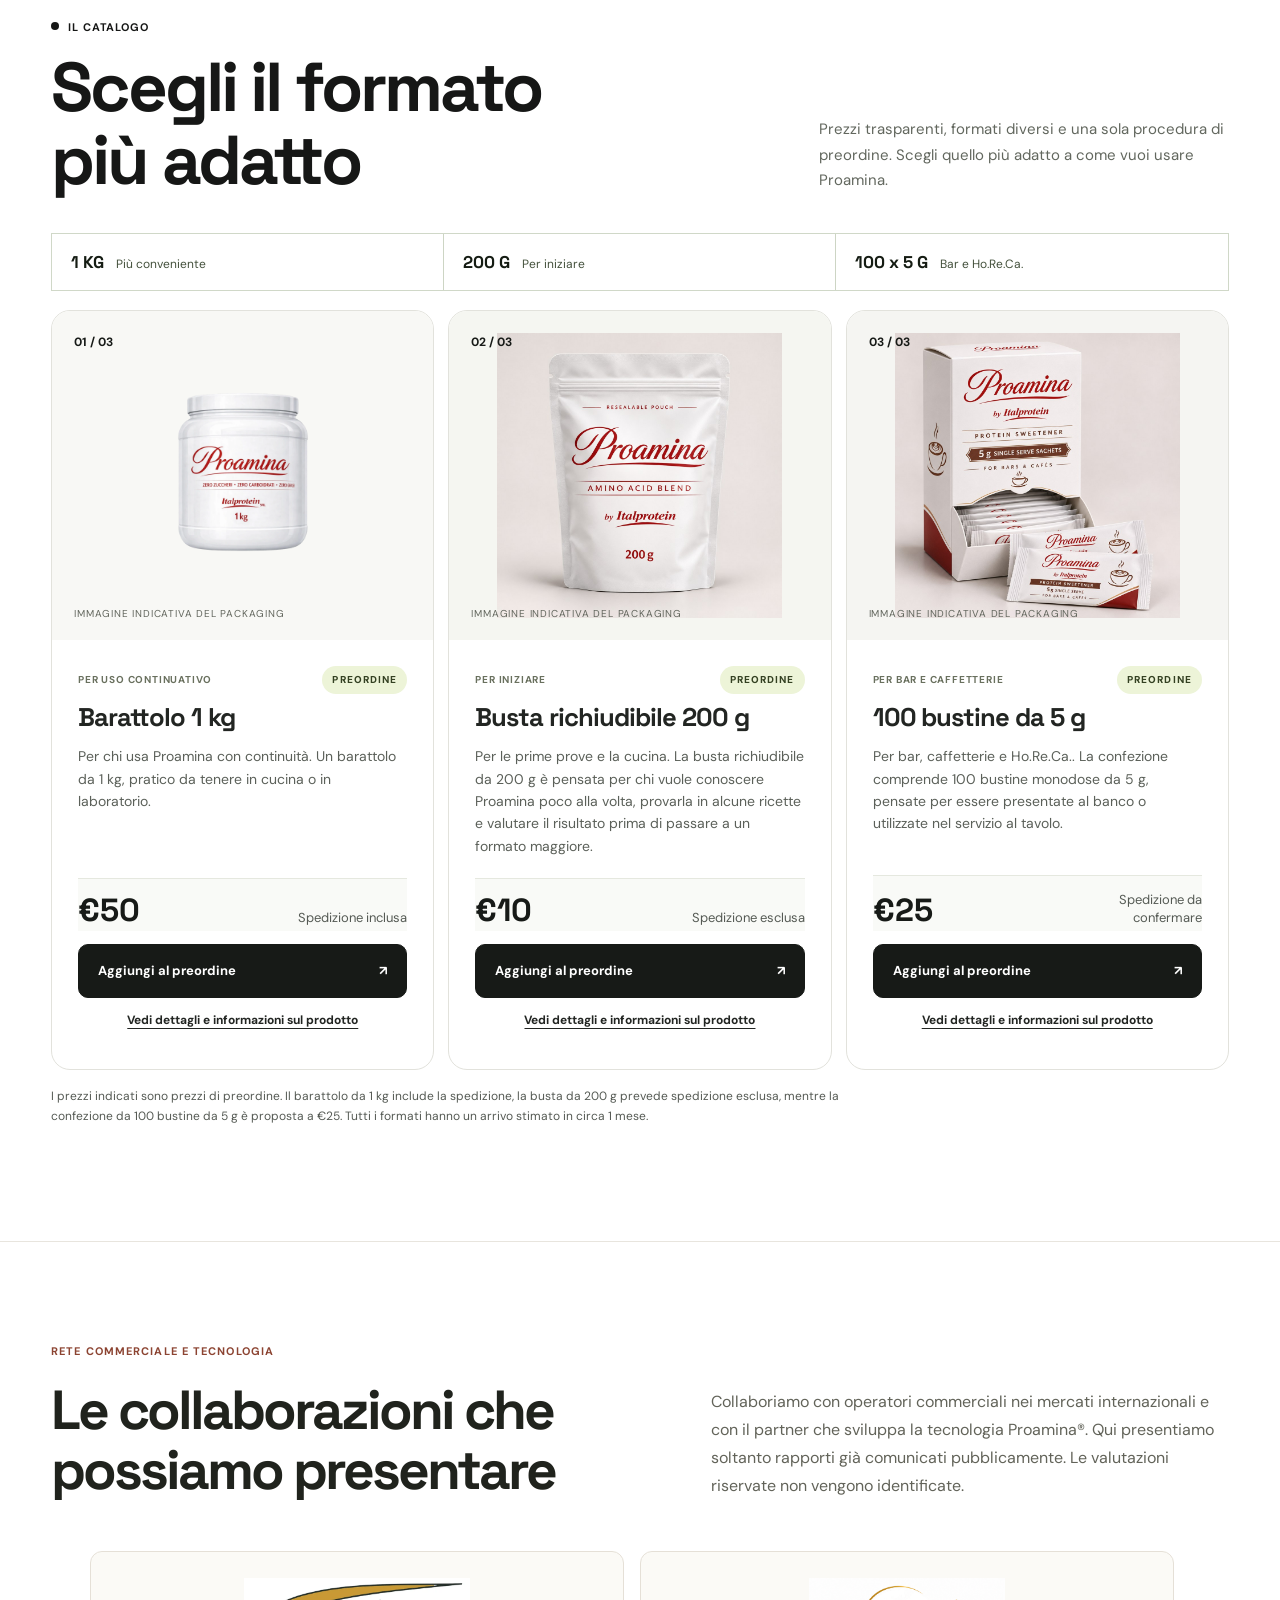
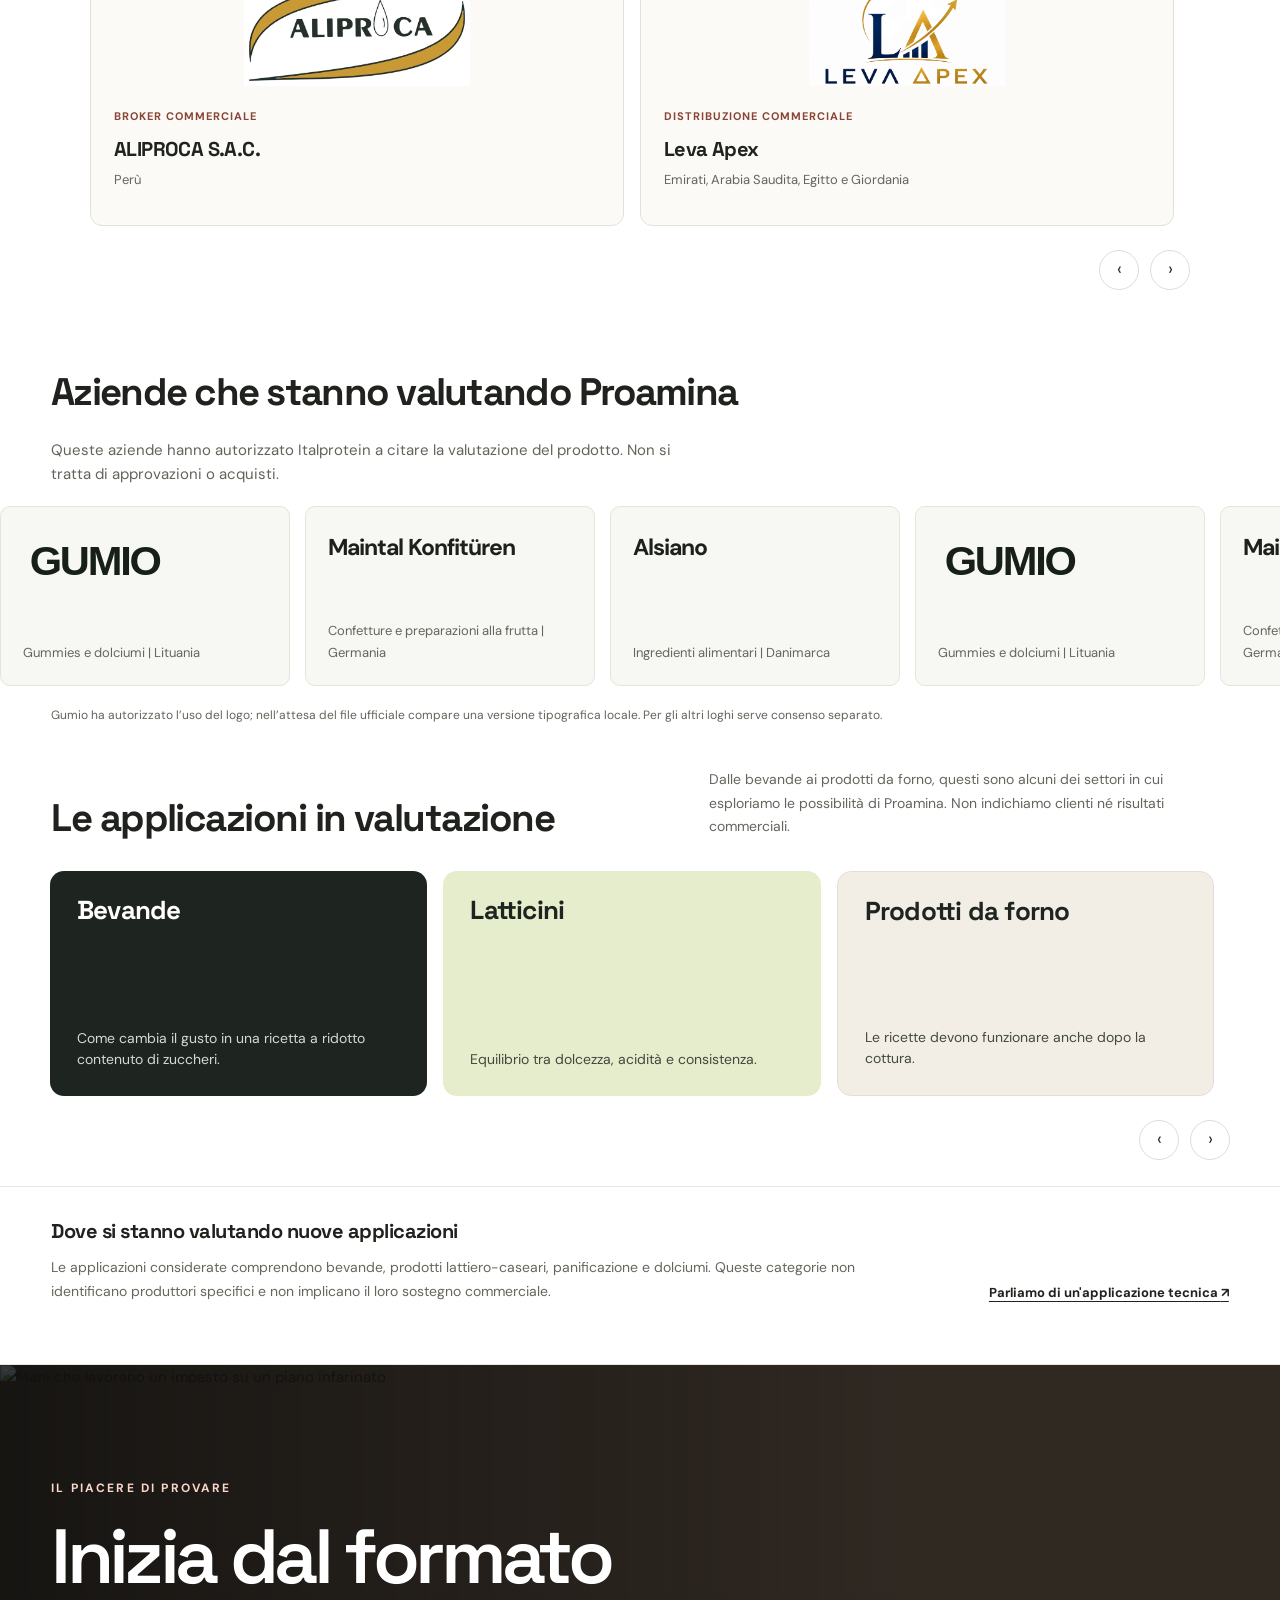
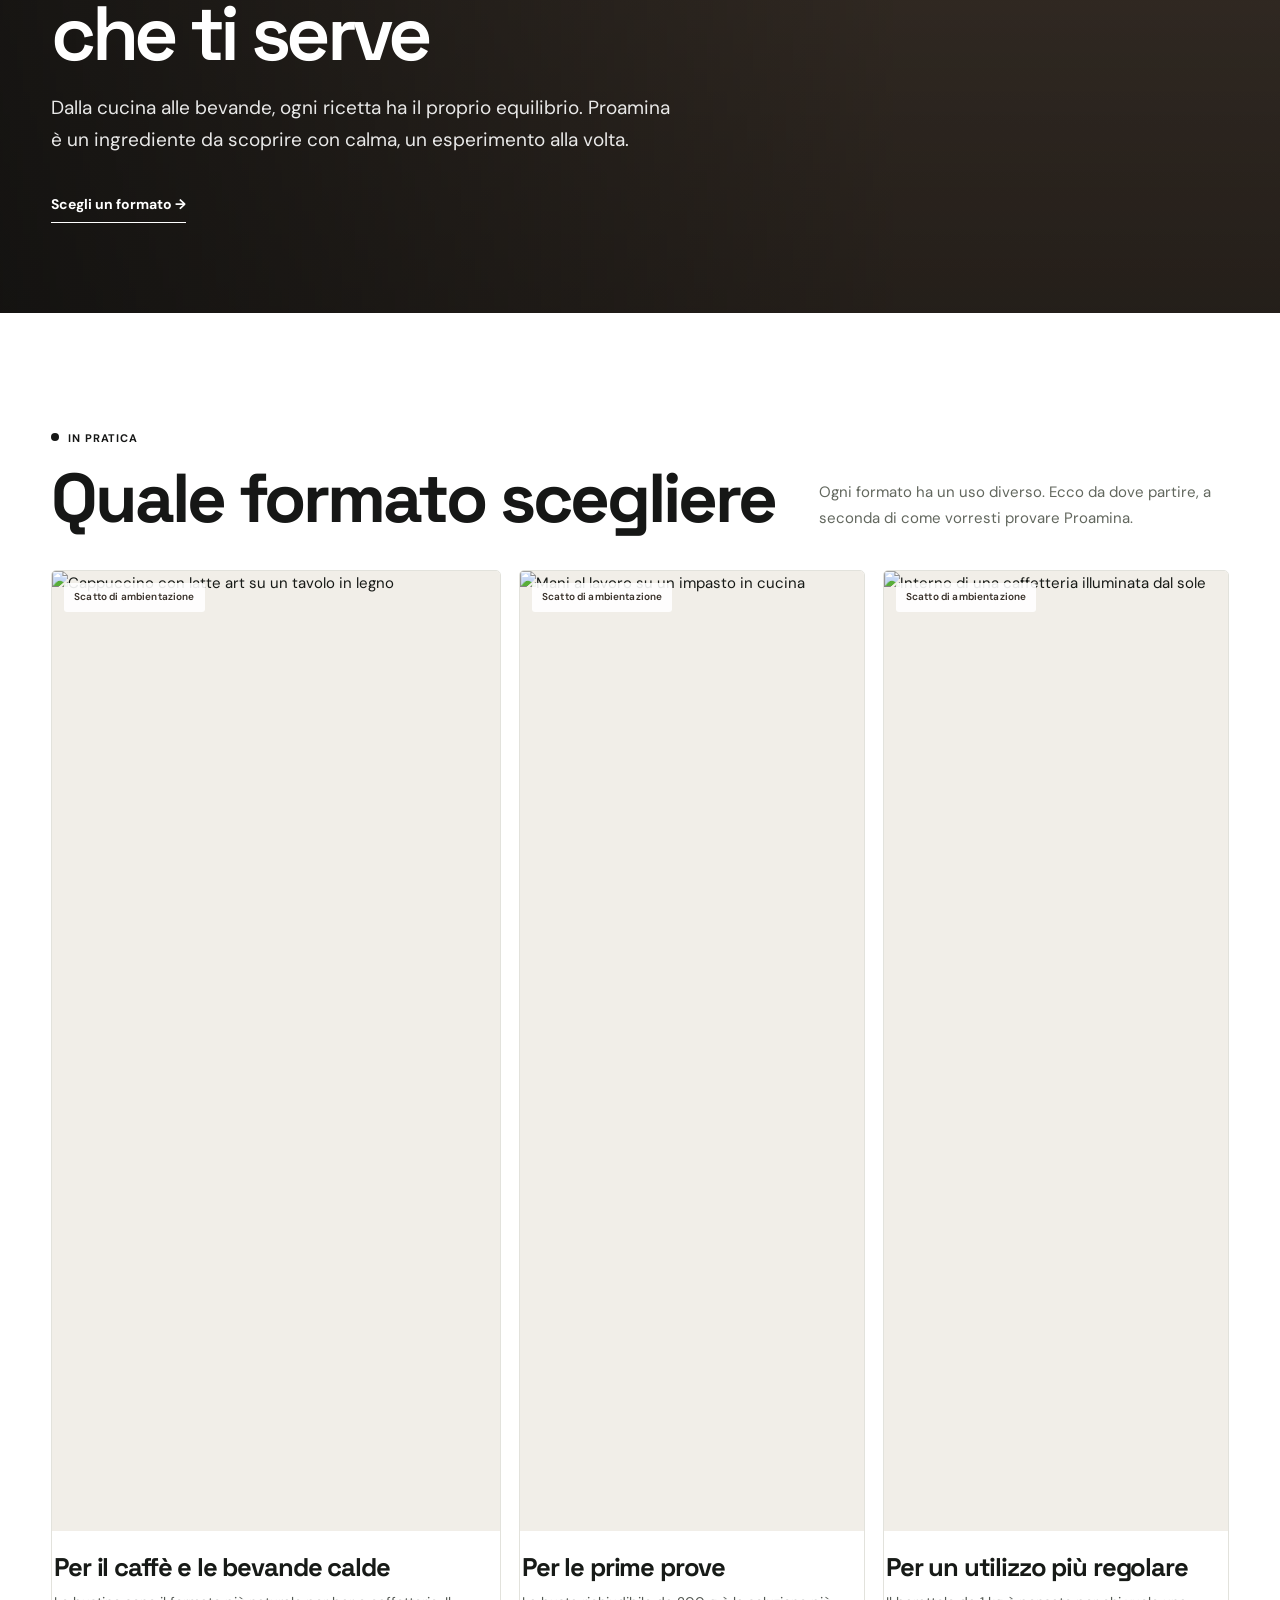
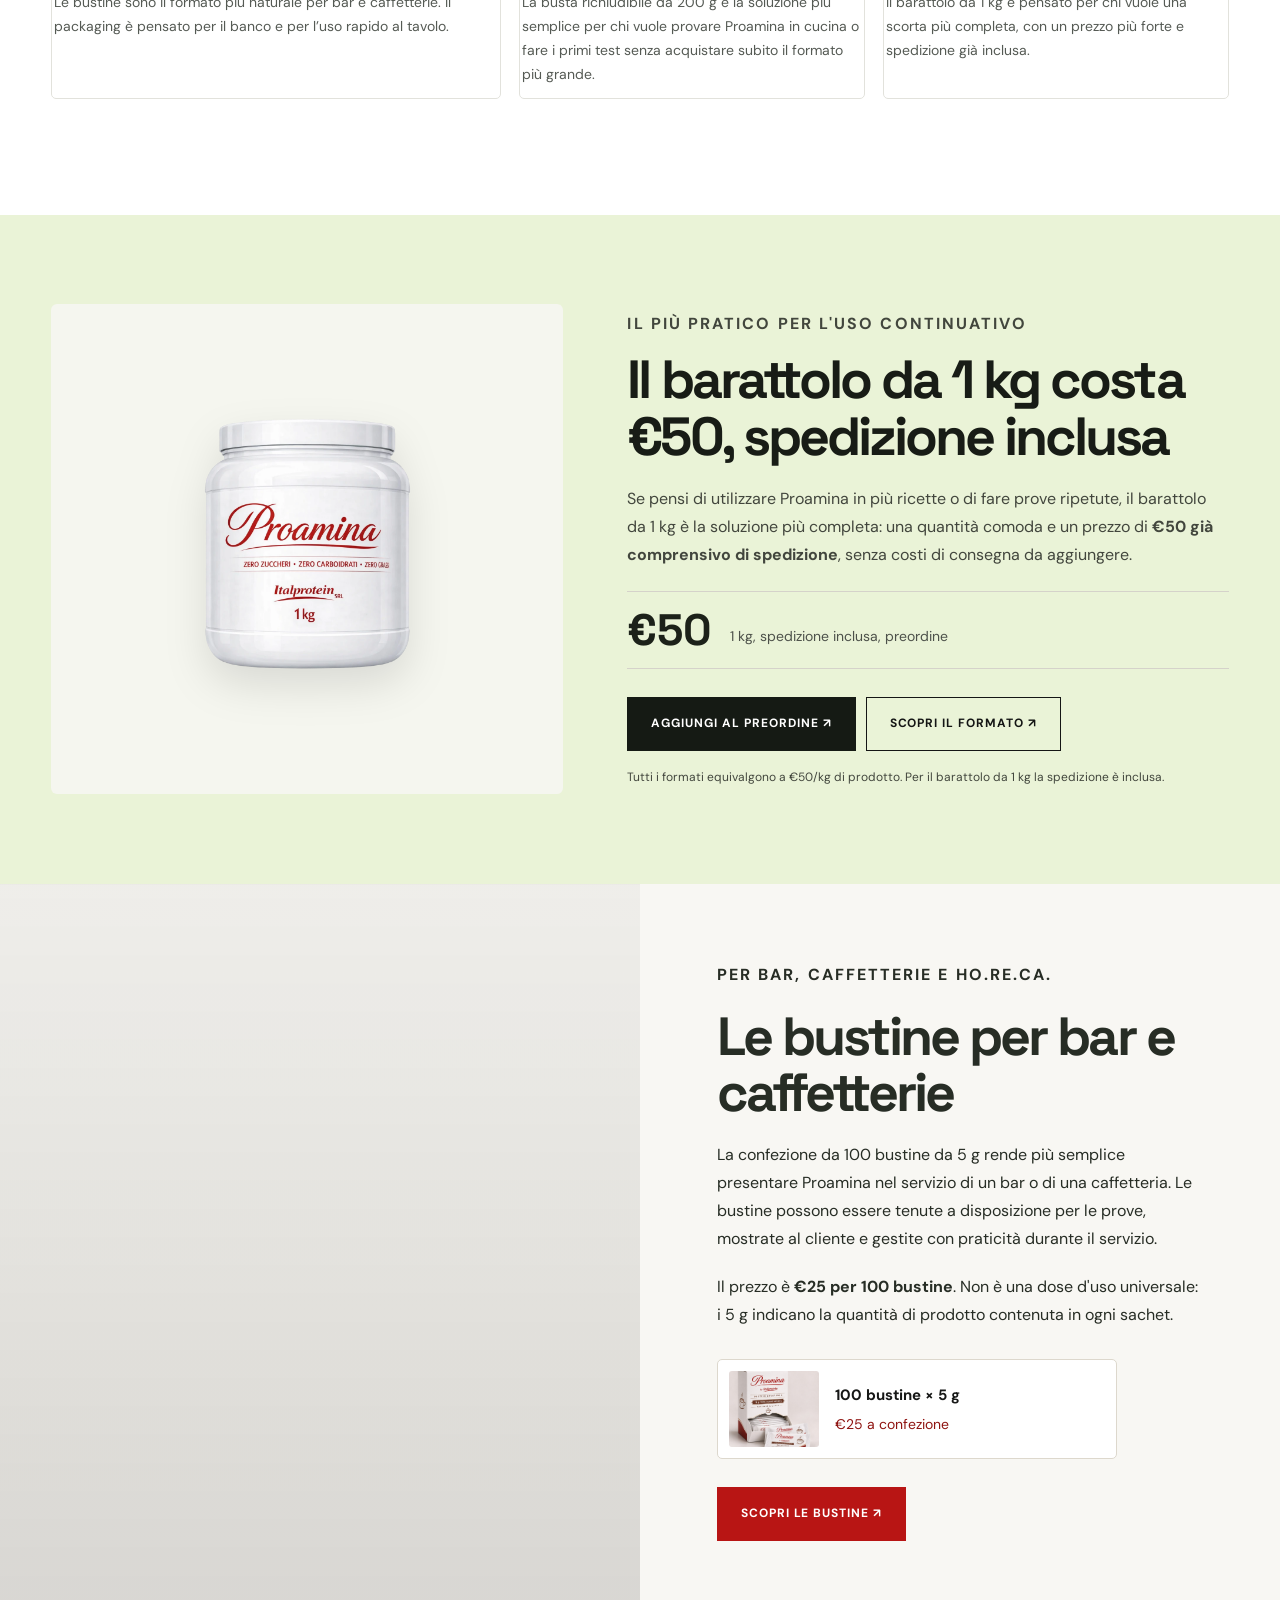
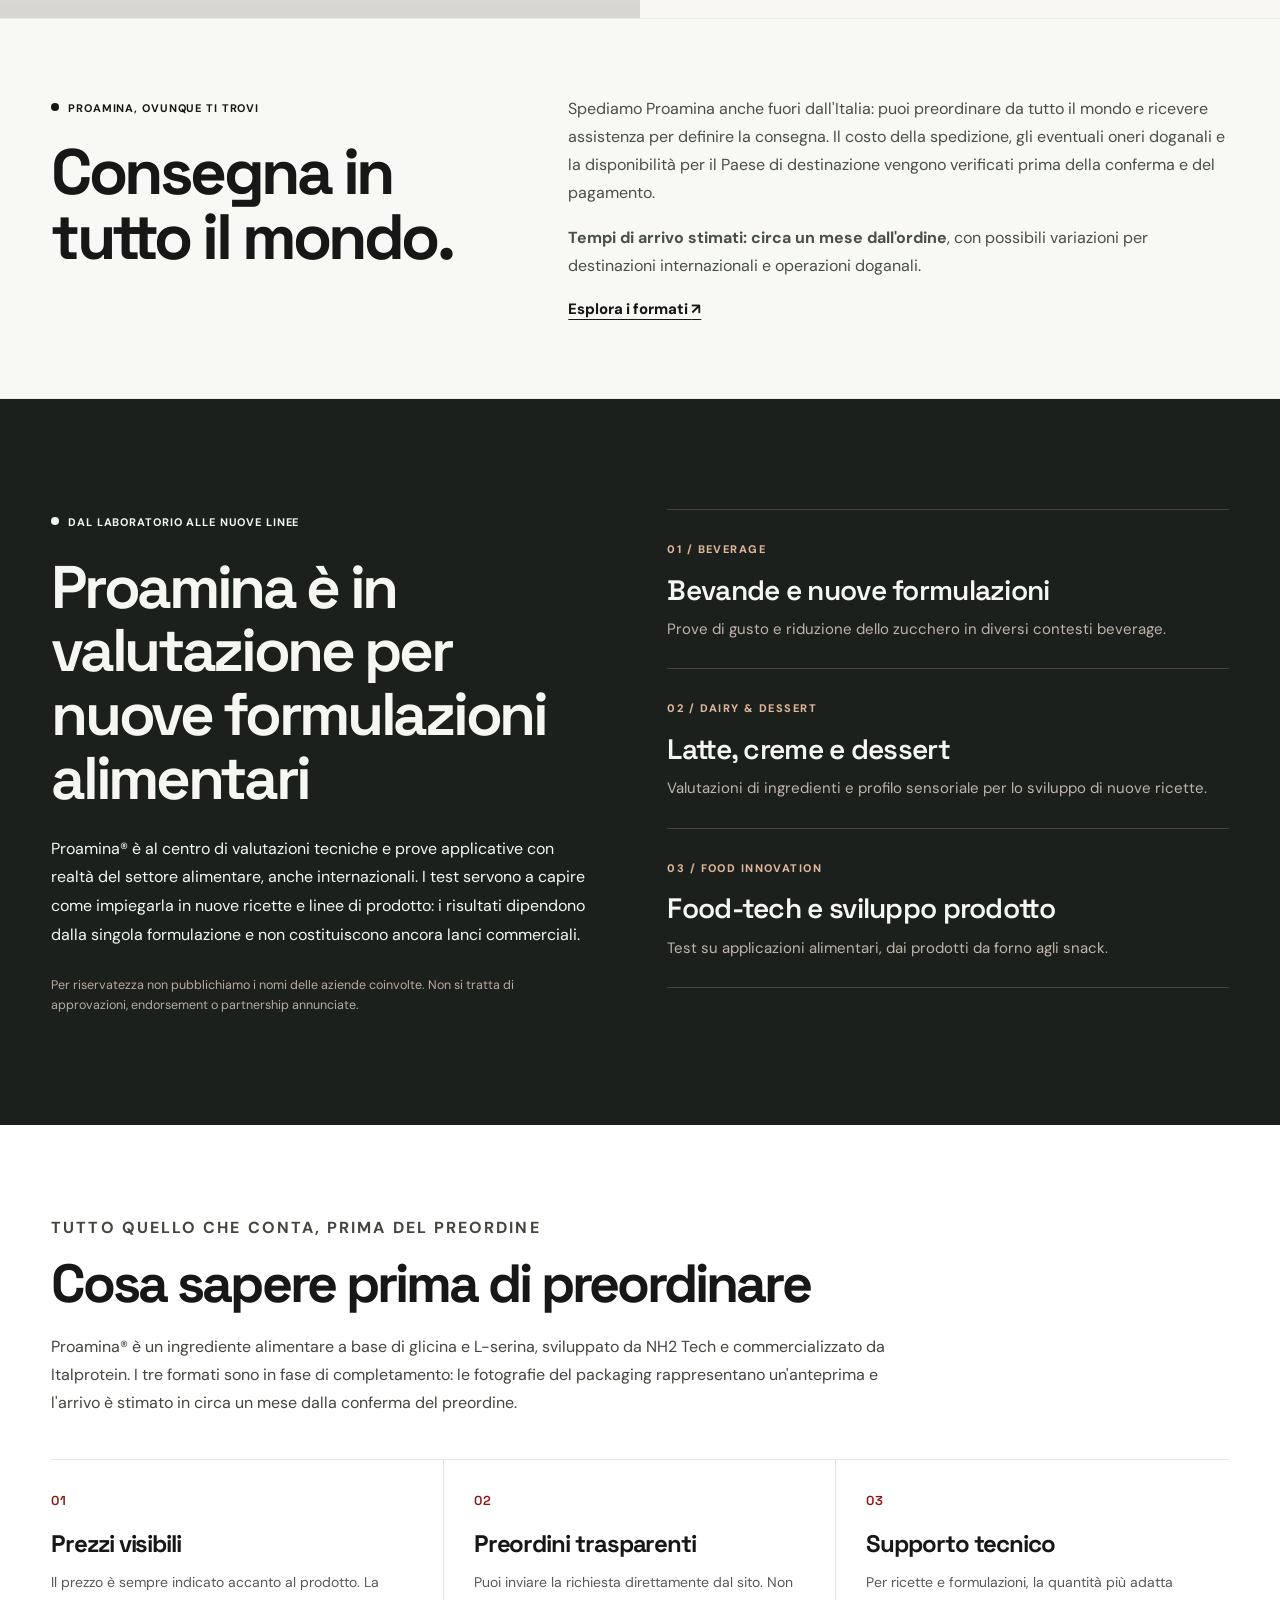
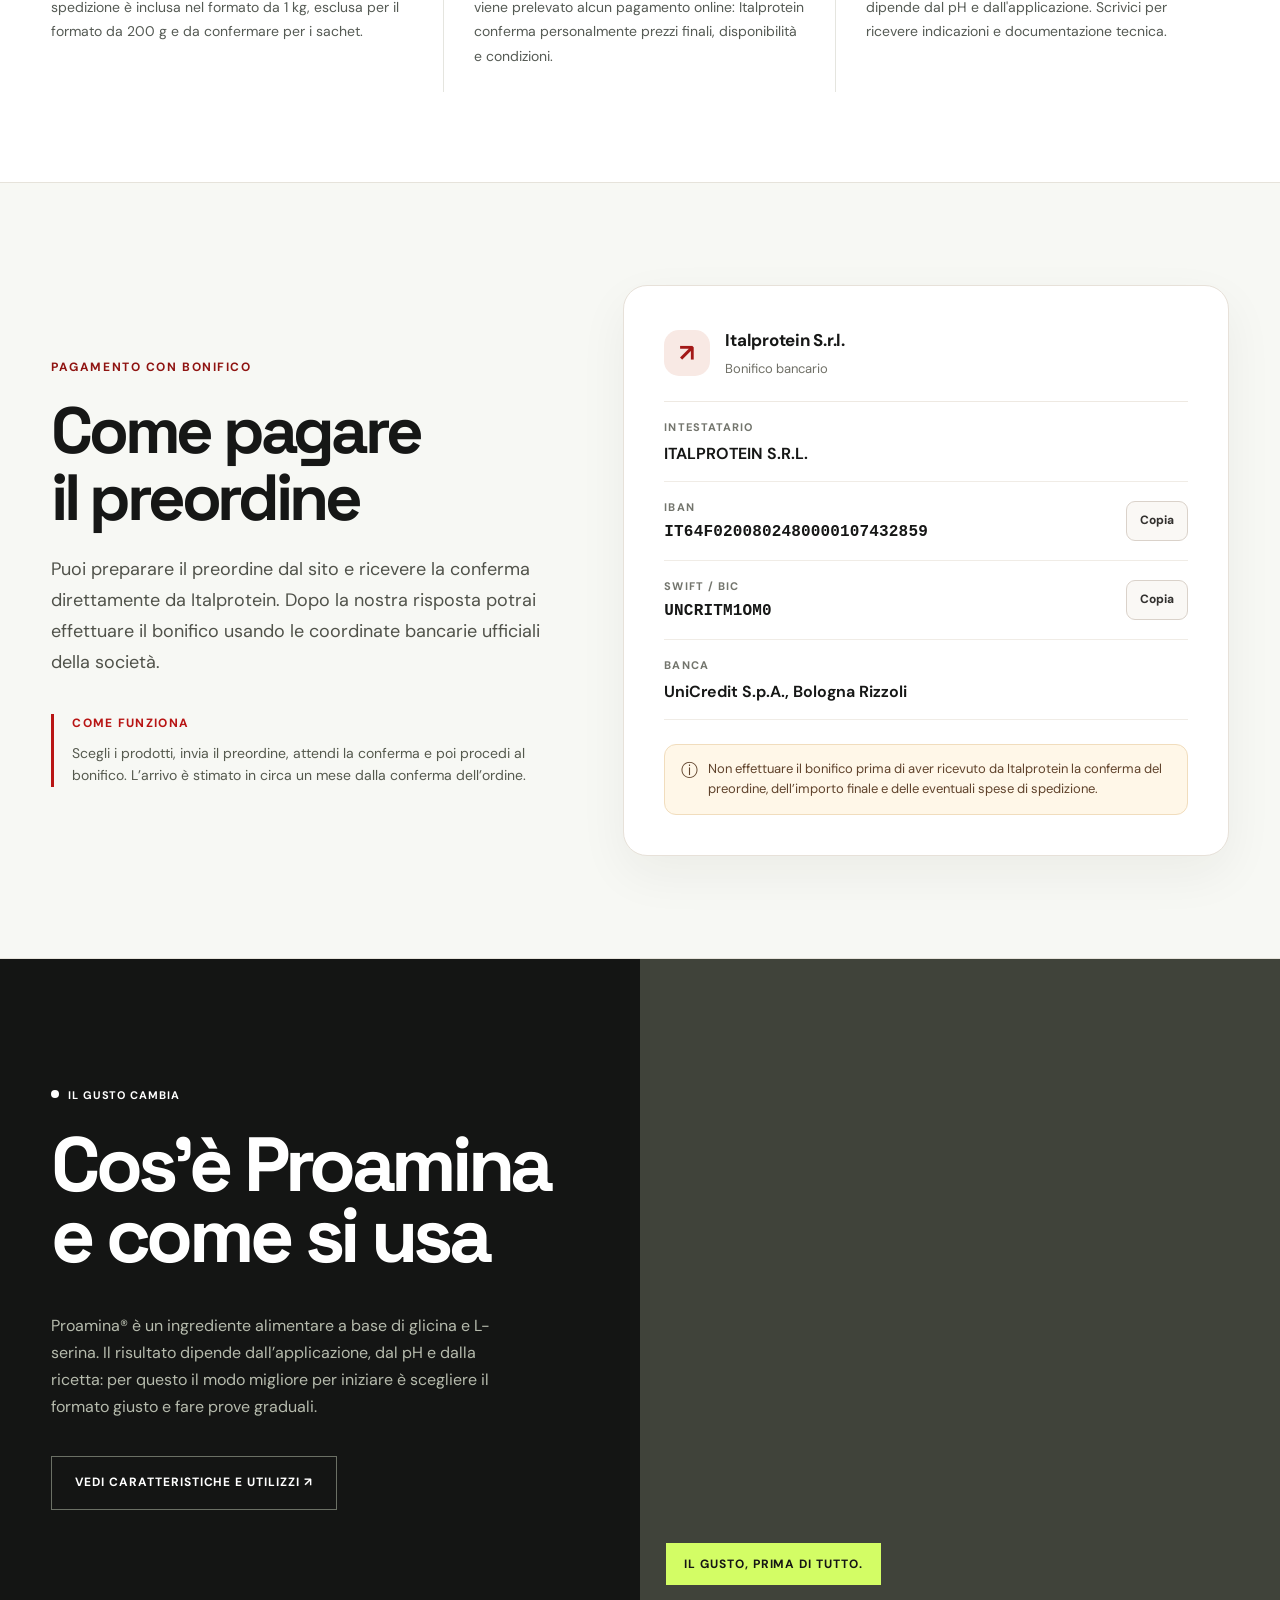
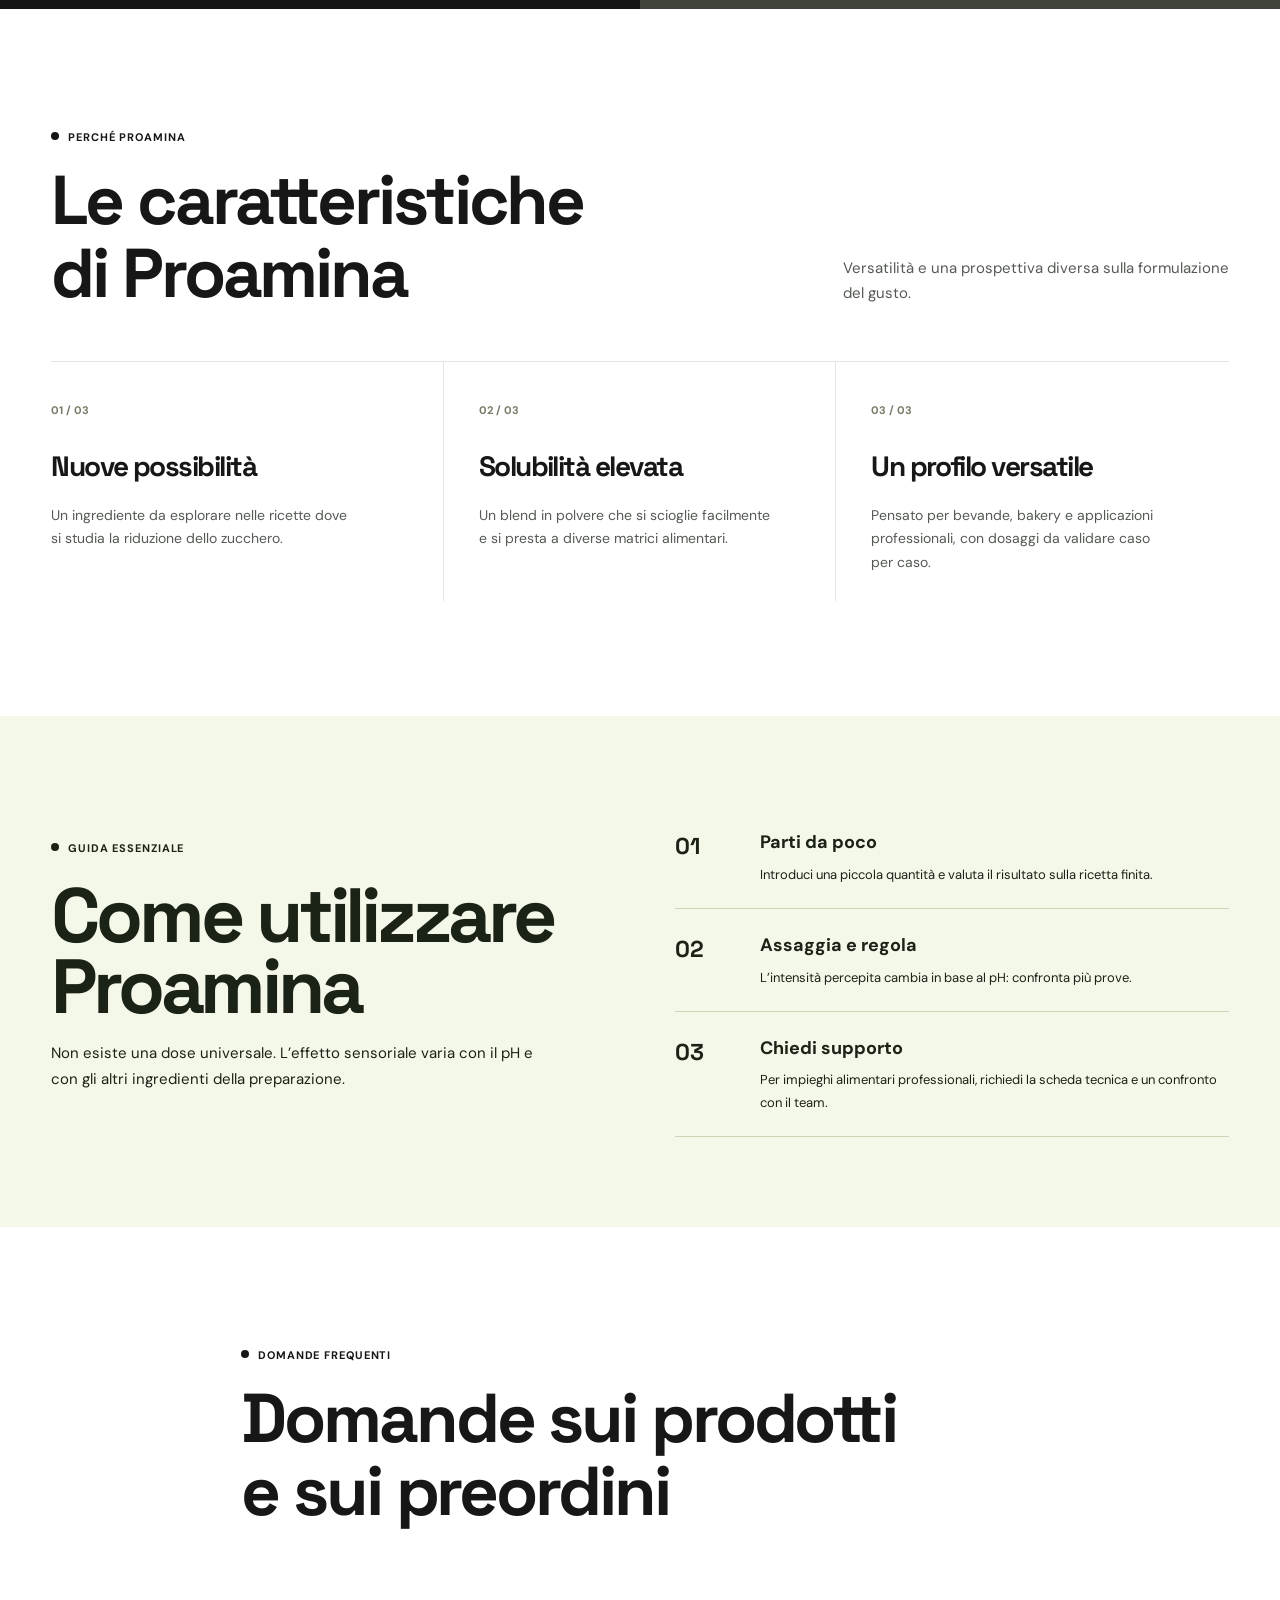
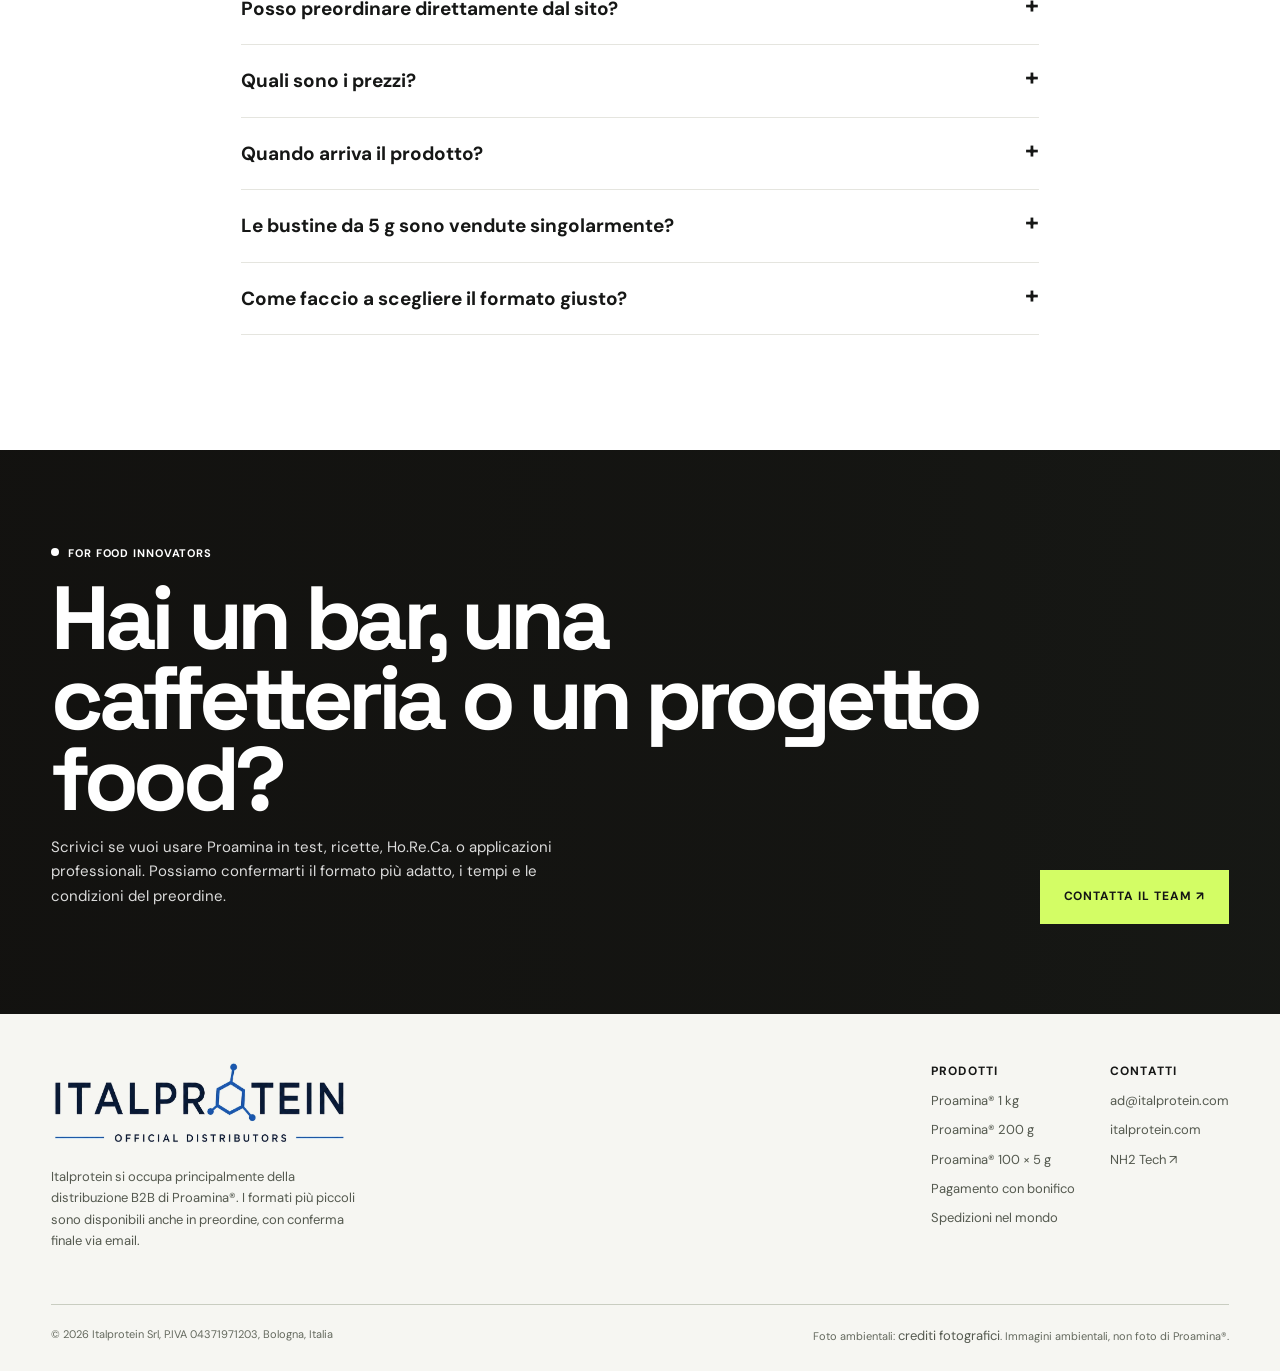
==== commit 7e4b6c6f: "fix: modern dual-format hero playback and full-card partner carousels (index.html)" ====
--- a/index.html
+++ b/index.html
@@ -17,9 +17,11 @@
 <title>Preordina Proamina® | Prezzi e formati | Italprotein</title>
 <script defer="" src="assets/site.js"></script>
 <script defer src="assets/premium-motion.js"></script>
+<script defer src="assets/carousel-video-fixes.js"></script>
 
 <script type="application/ld+json">{"@context":"https://schema.org","@graph":[{"@type":"Organization","@id":"https://www.italprotein.com/#organization","name":"Italprotein Srl","url":"https://www.italprotein.com/","email":"ad@italprotein.com","vatID":"IT04371971203","address":{"@type":"PostalAddress","addressLocality":"Bologna","addressCountry":"IT"}},{"@type":"ItemList","name":"Proamina® product formats","itemListElement":[{"@type":"ListItem","position":1,"item":{"@type":"Product","name":"Proamina® 1 kg jar","brand":{"@type":"Brand","name":"Proamina®"},"description":"Food-grade amino acid blend, 1 kg jar","image":"https://www.italprotein.com/assets/img/proamina-1kg.png"}},{"@type":"ListItem","position":2,"item":{"@type":"Product","name":"Proamina® 200 g resealable pouch","brand":{"@type":"Brand","name":"Proamina®"},"description":"Food-grade amino acid blend, resealable 200 g pouch","image":"https://www.italprotein.com/assets/img/proamina-pouch-200g.jpg"}},{"@type":"ListItem","position":3,"item":{"@type":"Product","name":"Proamina® 5 g sachet","brand":{"@type":"Brand","name":"Proamina®"},"description":"Food-grade amino acid blend, 5 g single sachet","image":"https://www.italprotein.com/assets/img/proamina-sachets-5g.jpg"}}]}]}</script>
-<link href="https://images.unsplash.com" rel="preconnect"/><link rel="stylesheet" href="assets/research-carousel.css"/></head>
+<link href="https://images.unsplash.com" rel="preconnect"/><link rel="stylesheet" href="assets/research-carousel.css"/><link href="assets/carousel-video-fixes.css" rel="stylesheet"/>
+</head>
 <body class="home-page" data-lang="it" data-ui-version="2026-11-huel-hero-marquee-worldwide">
 <a class="skip" href="#main">Vai al contenuto</a>
 <div aria-label="Informazioni sui preordini" class="announcement announcement-marquee" role="region"><div class="marquee-window"><div class="marquee-track"><div class="marquee-group"><span class="marquee-item">PREORDINI APERTI</span><span aria-hidden="true" class="marquee-separator">✳</span><span class="marquee-item">CONSEGNA IN TUTTO IL MONDO</span><span aria-hidden="true" class="marquee-separator">✳</span><span class="marquee-item">ARRIVO STIMATO IN CIRCA UN MESE</span><span aria-hidden="true" class="marquee-separator">✳</span><span class="marquee-item">100 BUSTINE DA 5 G, €25</span><span aria-hidden="true" class="marquee-separator">✳</span><span class="marquee-item">1 KG, €50, SPEDIZIONE INCLUSA</span><span aria-hidden="true" class="marquee-separator">✳</span></div><div aria-hidden="true" class="marquee-group"><span class="marquee-item">PREORDINI APERTI</span><span aria-hidden="true" class="marquee-separator">✳</span><span class="marquee-item">CONSEGNA IN TUTTO IL MONDO</span><span aria-hidden="true" class="marquee-separator">✳</span><span class="marquee-item">ARRIVO STIMATO IN CIRCA UN MESE</span><span aria-hidden="true" class="marquee-separator">✳</span><span class="marquee-item">100 BUSTINE DA 5 G, €25</span><span aria-hidden="true" class="marquee-separator">✳</span><span class="marquee-item">1 KG, €50, SPEDIZIONE INCLUSA</span><span aria-hidden="true" class="marquee-separator">✳</span></div></div></div></div>
@@ -32,7 +34,7 @@
 <button aria-pressed="true" class="hero-price-card format-option" data-select-product="0" type="button"><strong>1 kg</strong><span>€50</span><small>spedizione inclusa</small></button>
 <button aria-pressed="false" class="hero-price-card format-option" data-select-product="1" type="button"><strong>200 g</strong><span>€10</span><small>spedizione esclusa</small></button>
 <button aria-pressed="false" class="hero-price-card format-option" data-select-product="2" type="button"><strong>100 bustine da 5 g</strong><span>€25</span><small>prezzo confezione</small></button>
-</div><div class="hero-choice-cta"><div class="hero-choice-current"><span>Formato selezionato</span><strong id="selectedFormatLabel">Barattolo da 1 kg, €50</strong><small id="selectedFormatShipping">Spedizione inclusa</small></div><button class="btn-primary quick-add-btn" id="quickAddButton" type="button">Aggiungi al preordine</button></div><div class="cta-row"><a class="btn-primary" href="#prodotti">Scopri i formati e i prezzi <span>↗</span></a><a class="btn-outline" href="#preorder">Come funziona il preordine <span>↗</span></a></div><span class="hero-trust" role="note">Spediamo in tutto il mondo. Costi e condizioni sono confermati prima del pagamento.</span><span class="hero-note">Confermiamo i preordini via email. Le confezioni sono ancora in fase di definizione.</span></div><div class="hero-visual hero-product-scene hero-hq" data-selected-format="0"><img class="hero-hq-image" src="assets/img/proamina-hero-video-poster.jpg" alt="Fotogramma del video Proamina in cucina" width="1440" height="608" loading="eager" decoding="async" fetchpriority="high"/><video class="hero-ai-video" data-hero-video autoplay muted loop playsinline preload="auto" poster="assets/img/proamina-hero-video-poster.jpg" aria-label="Video Proamina senza audio con scene di utilizzo in cucina e al bar"><source src="assets/video/proamina-hero-clean-v2.mp4" type="video/mp4"/></video><span class="hero-scene-stamp">Video illustrativo, il packaging definitivo potrebbe essere diverso</span></div></div></section>
+</div><div class="hero-choice-cta"><div class="hero-choice-current"><span>Formato selezionato</span><strong id="selectedFormatLabel">Barattolo da 1 kg, €50</strong><small id="selectedFormatShipping">Spedizione inclusa</small></div><button class="btn-primary quick-add-btn" id="quickAddButton" type="button">Aggiungi al preordine</button></div><div class="cta-row"><a class="btn-primary" href="#prodotti">Scopri i formati e i prezzi <span>↗</span></a><a class="btn-outline" href="#preorder">Come funziona il preordine <span>↗</span></a></div><span class="hero-trust" role="note">Spediamo in tutto il mondo. Costi e condizioni sono confermati prima del pagamento.</span><span class="hero-note">Confermiamo i preordini via email. Le confezioni sono ancora in fase di definizione.</span></div><div class="hero-visual hero-product-scene hero-hq" data-selected-format="0"><img class="hero-hq-image" src="assets/img/proamina-hero-loop-v4-poster.jpg" alt="Fotogramma del video Proamina in cucina" width="1440" height="608" loading="eager" decoding="async" fetchpriority="high"/><video class="hero-ai-video" data-hero-video autoplay muted loop playsinline preload="metadata" poster="assets/img/proamina-hero-loop-v4-poster.jpg" aria-label="Video Proamina senza audio con scene di utilizzo in cucina e al bar"><source src="assets/video/proamina-hero-loop-v4.webm" type="video/webm"/><source src="assets/video/proamina-hero-loop-v4.mp4" type="video/mp4"/></video><span class="hero-scene-stamp">Video illustrativo, il packaging definitivo potrebbe essere diverso</span></div></div></section>
 
 
 <section class="about-italprotein" id="chi-siamo" aria-labelledby="about-italprotein-title">
--- a/assets/carousel-video-fixes.css
+++ b/assets/carousel-video-fixes.css
@@ -0,0 +1,139 @@
+/* Whole-card rotating rails. Override older continuous marquees that cropped logos and copy. */
+.network-section .network-rail,
+.network-section .research-rail{
+  width:calc(100% - 36px);
+  max-width:1100px;
+  margin-inline:auto;
+  padding:16px 0 24px;
+  box-sizing:border-box;
+  overflow-x:auto;
+  overflow-y:hidden;
+  scrollbar-width:thin;
+  scroll-behavior:smooth;
+  scroll-padding-inline:0;
+}
+.network-section .research-rail{max-width:1180px}
+.network-section .network-rail.is-card-carousel,
+.network-section .research-rail.is-card-carousel{
+  overflow:hidden!important;
+  scroll-behavior:auto;
+  scrollbar-width:none;
+}
+.network-section .network-track,
+.network-section .research-track{
+  display:flex!important;
+  width:max-content;
+  max-width:none;
+  animation:none!important;
+  transform:translate3d(0,0,0);
+  will-change:transform;
+}
+.network-section .is-card-carousel .network-track,
+.network-section .is-card-carousel .research-track{
+  transition:transform .65s cubic-bezier(.2,.75,.2,1);
+}
+.network-section .network-group,
+.network-section .research-group{
+  display:flex;
+  flex:0 0 auto;
+  gap:0!important;
+  padding:0!important;
+  align-items:stretch;
+}
+.network-section .network-card,
+.network-section .research-card{
+  box-sizing:border-box!important;
+  flex:0 0 auto!important;
+  min-width:0;
+  width:var(--full-card-width,320px)!important;
+  height:auto!important;
+  min-height:275px;
+  margin:0 var(--full-card-gap,16px) 0 0;
+  overflow:visible;
+  overflow-wrap:break-word;
+}
+.network-section .research-card{
+  min-height:225px;
+  padding:25px 27px;
+  justify-content:space-between;
+}
+.network-section .network-visual{
+  width:100%;min-width:0;
+  min-height:118px;height:118px;
+  margin:0 0 16px;
+  flex:0 0 auto;
+}
+.network-section .network-visual img{
+  display:block;
+  width:auto!important;height:auto!important;
+  max-width:100%!important;max-height:108px!important;
+  object-fit:contain!important;
+}
+.network-section .network-visual img.network-nh2-logo{
+  max-height:108px!important;max-width:130px!important;
+}
+.network-section .network-card h3,
+.network-section .research-card h4{
+  overflow-wrap:anywhere;
+  hyphens:auto;
+}
+.network-section .network-card .network-place{
+  line-height:1.55;
+  overflow-wrap:break-word;
+}
+.network-section .rail-carousel-controls{
+  display:flex;
+  justify-content:flex-end;
+  align-items:center;
+  gap:11px;
+  width:calc(100% - 36px);
+  max-width:1100px;
+  margin:0 auto 26px;
+}
+.network-section .research-rail + .rail-carousel-controls{max-width:1180px}
+.network-section .rail-carousel-controls button{
+  display:inline-flex;
+  align-items:center;
+  justify-content:center;
+  width:40px;height:40px;
+  padding:0;
+  border:1px solid #d9dfd5;
+  border-radius:50%;
+  background:#fff;
+  color:#242b24;
+  font-size:18px;
+  cursor:pointer;
+}
+.network-section .rail-carousel-controls button:hover,
+.network-section .rail-carousel-controls button:focus-visible{
+  background:#e8f3db;
+  outline-offset:2px;
+}
+.network-section .rail-carousel-controls button:disabled{
+  opacity:.45;cursor:default;
+}
+@media(max-width:700px){
+  .network-section .network-rail,
+  .network-section .research-rail,
+  .network-section .rail-carousel-controls{width:calc(100% - 28px)}
+  .network-section .network-card,
+  .network-section .research-card{min-height:260px}
+  .network-section .research-card{min-height:215px}
+}
+@media(prefers-reduced-motion:reduce){
+  .network-section .network-track,
+  .network-section .research-track{transition:none!important;animation:none!important}
+}
+/* Stable underlying image and compositor: never reveal a moving Ken Burns poster at loop boundaries. */
+.hero .hero-product-scene.hero-hq .hero-hq-image{
+  animation:none!important;
+  transform:none!important;
+  transition:none!important;
+}
+.hero .hero-product-scene.hero-hq .hero-ai-video{
+  transition:none!important;
+  background:transparent!important;
+  -webkit-backface-visibility:hidden;
+  backface-visibility:hidden;
+  transform:translateZ(0);
+}
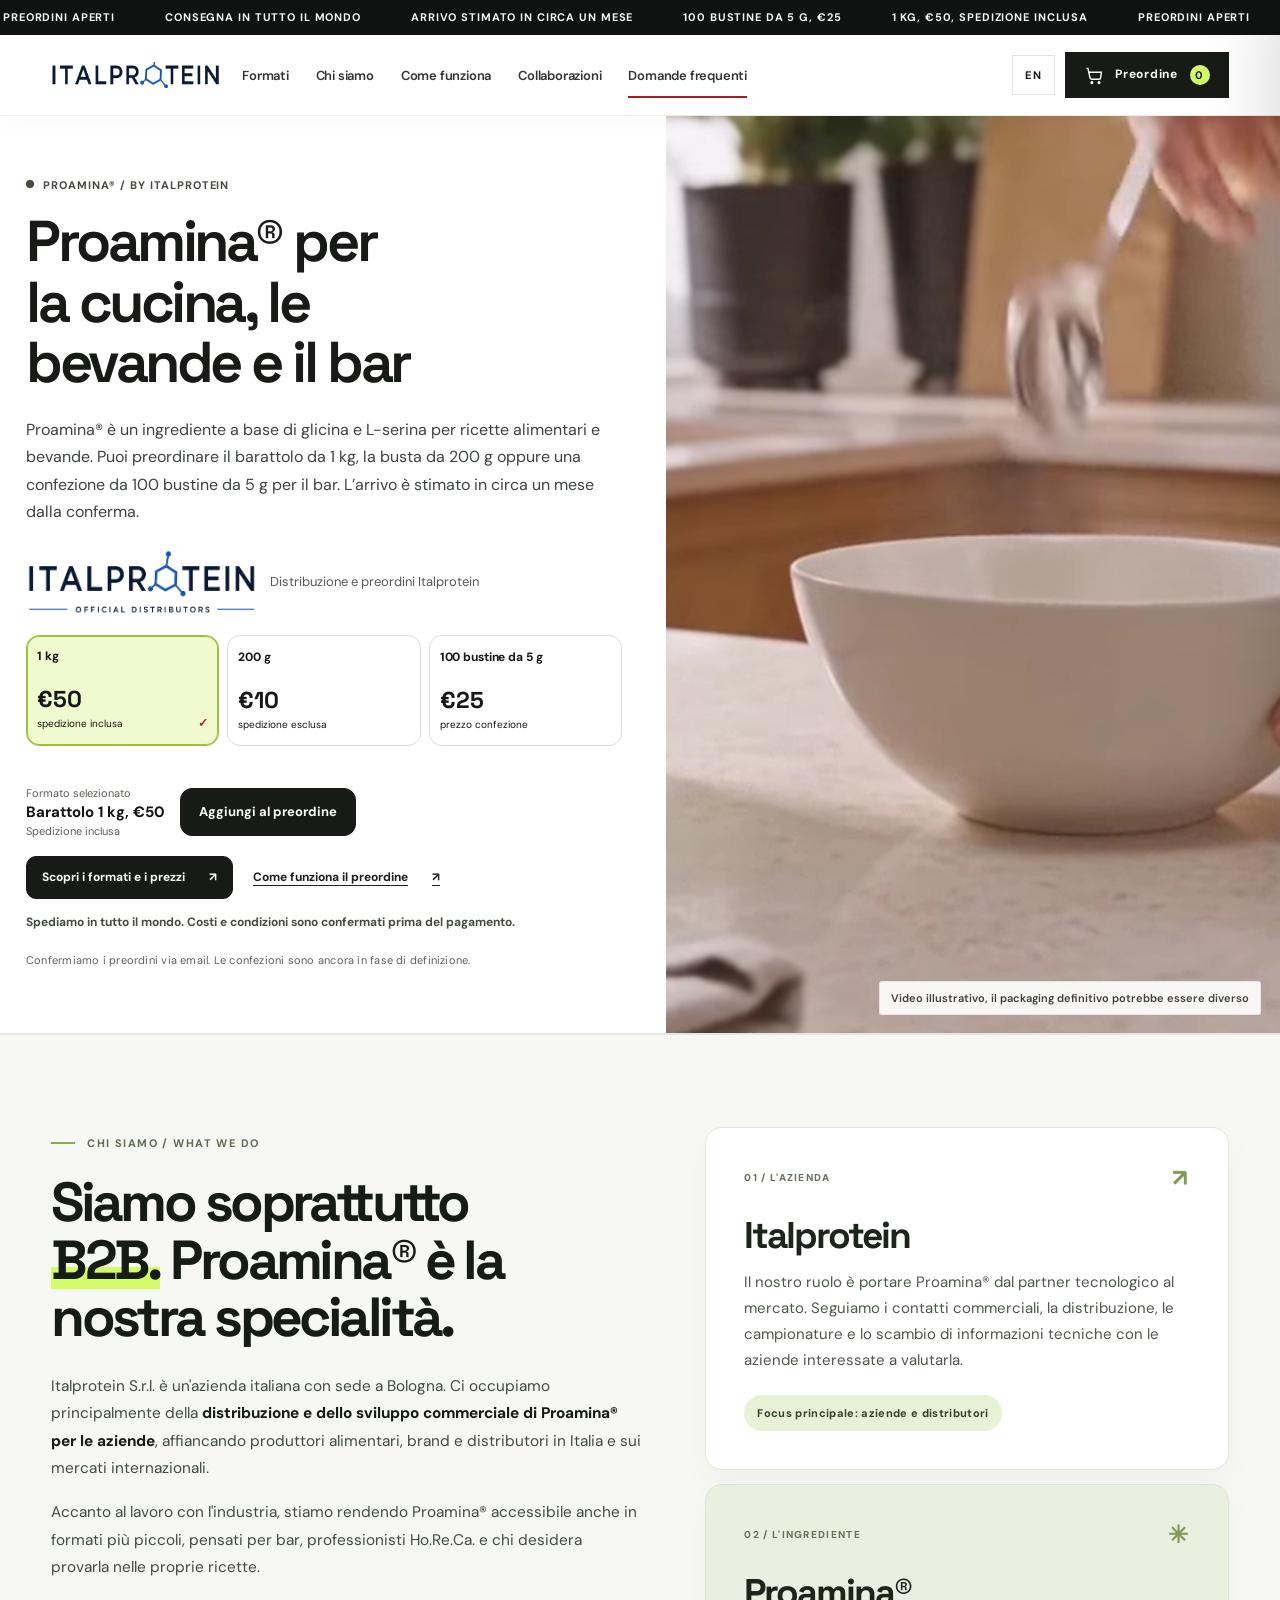
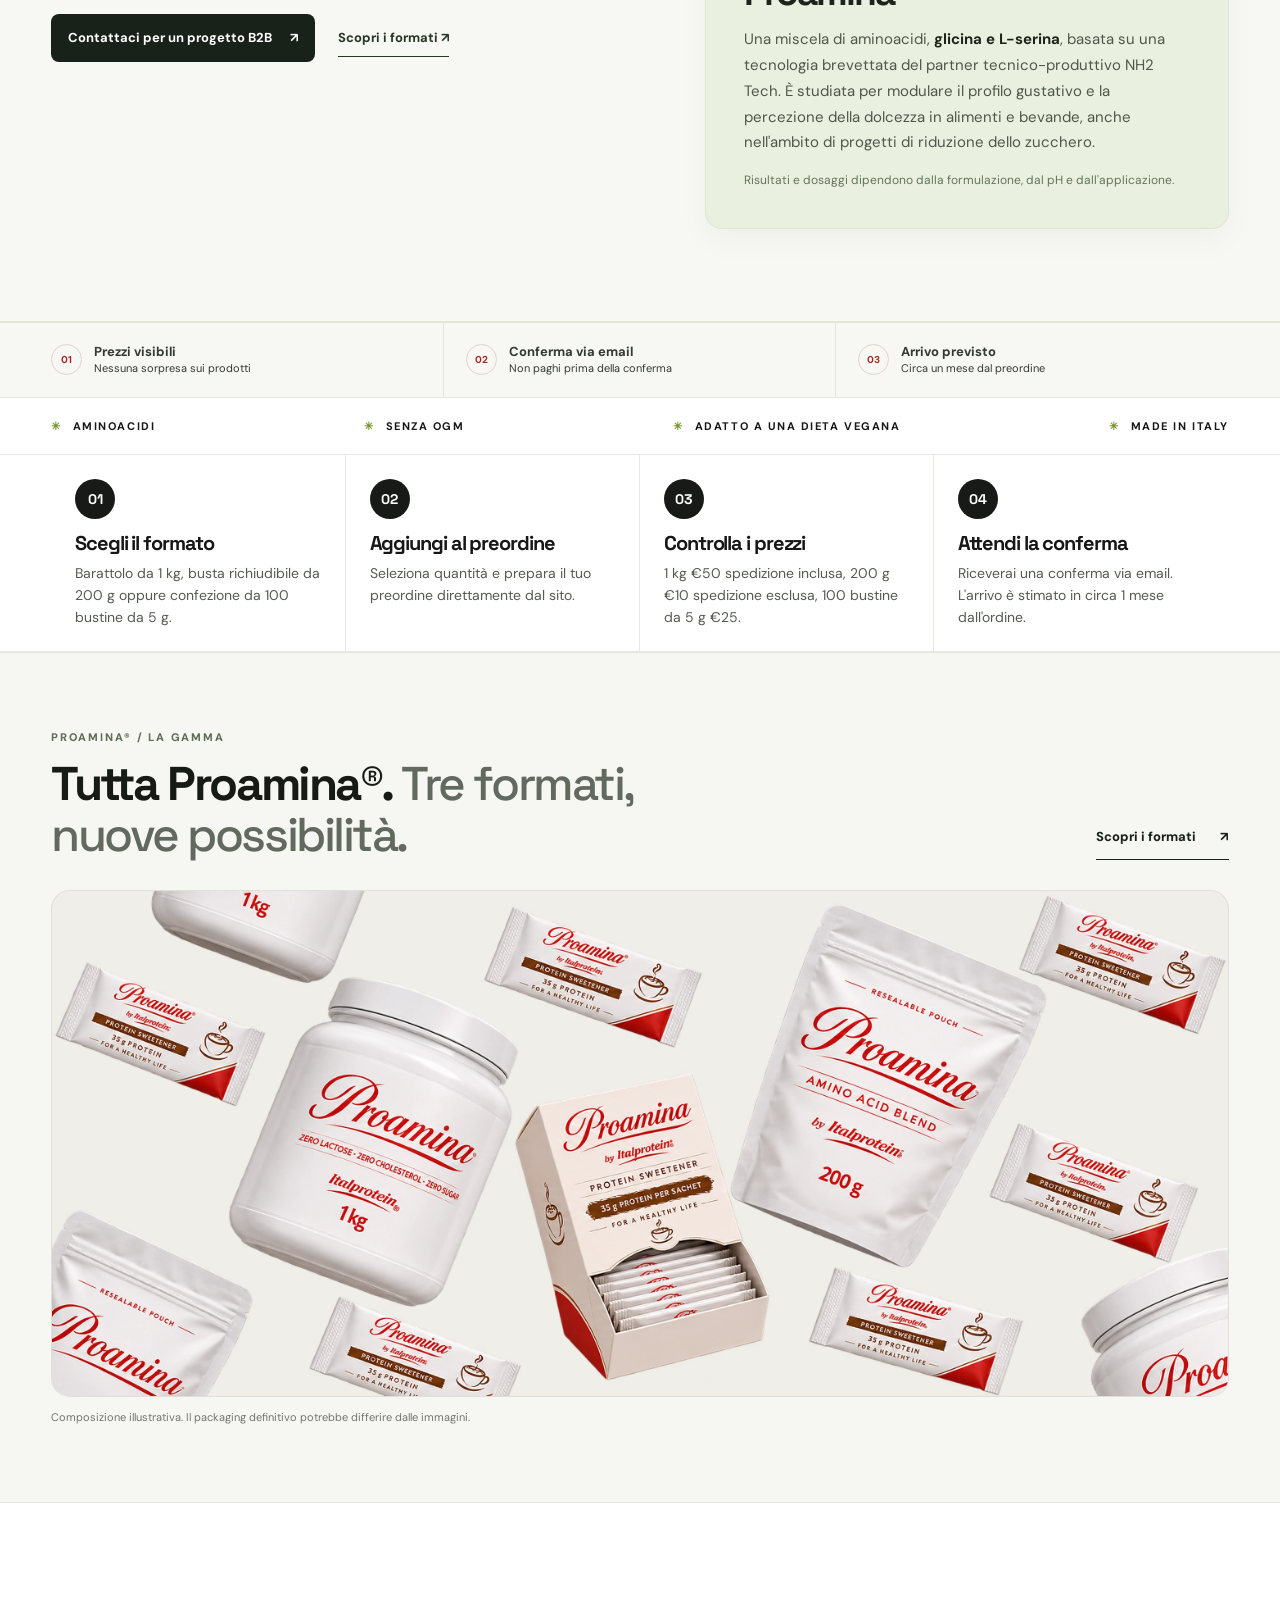
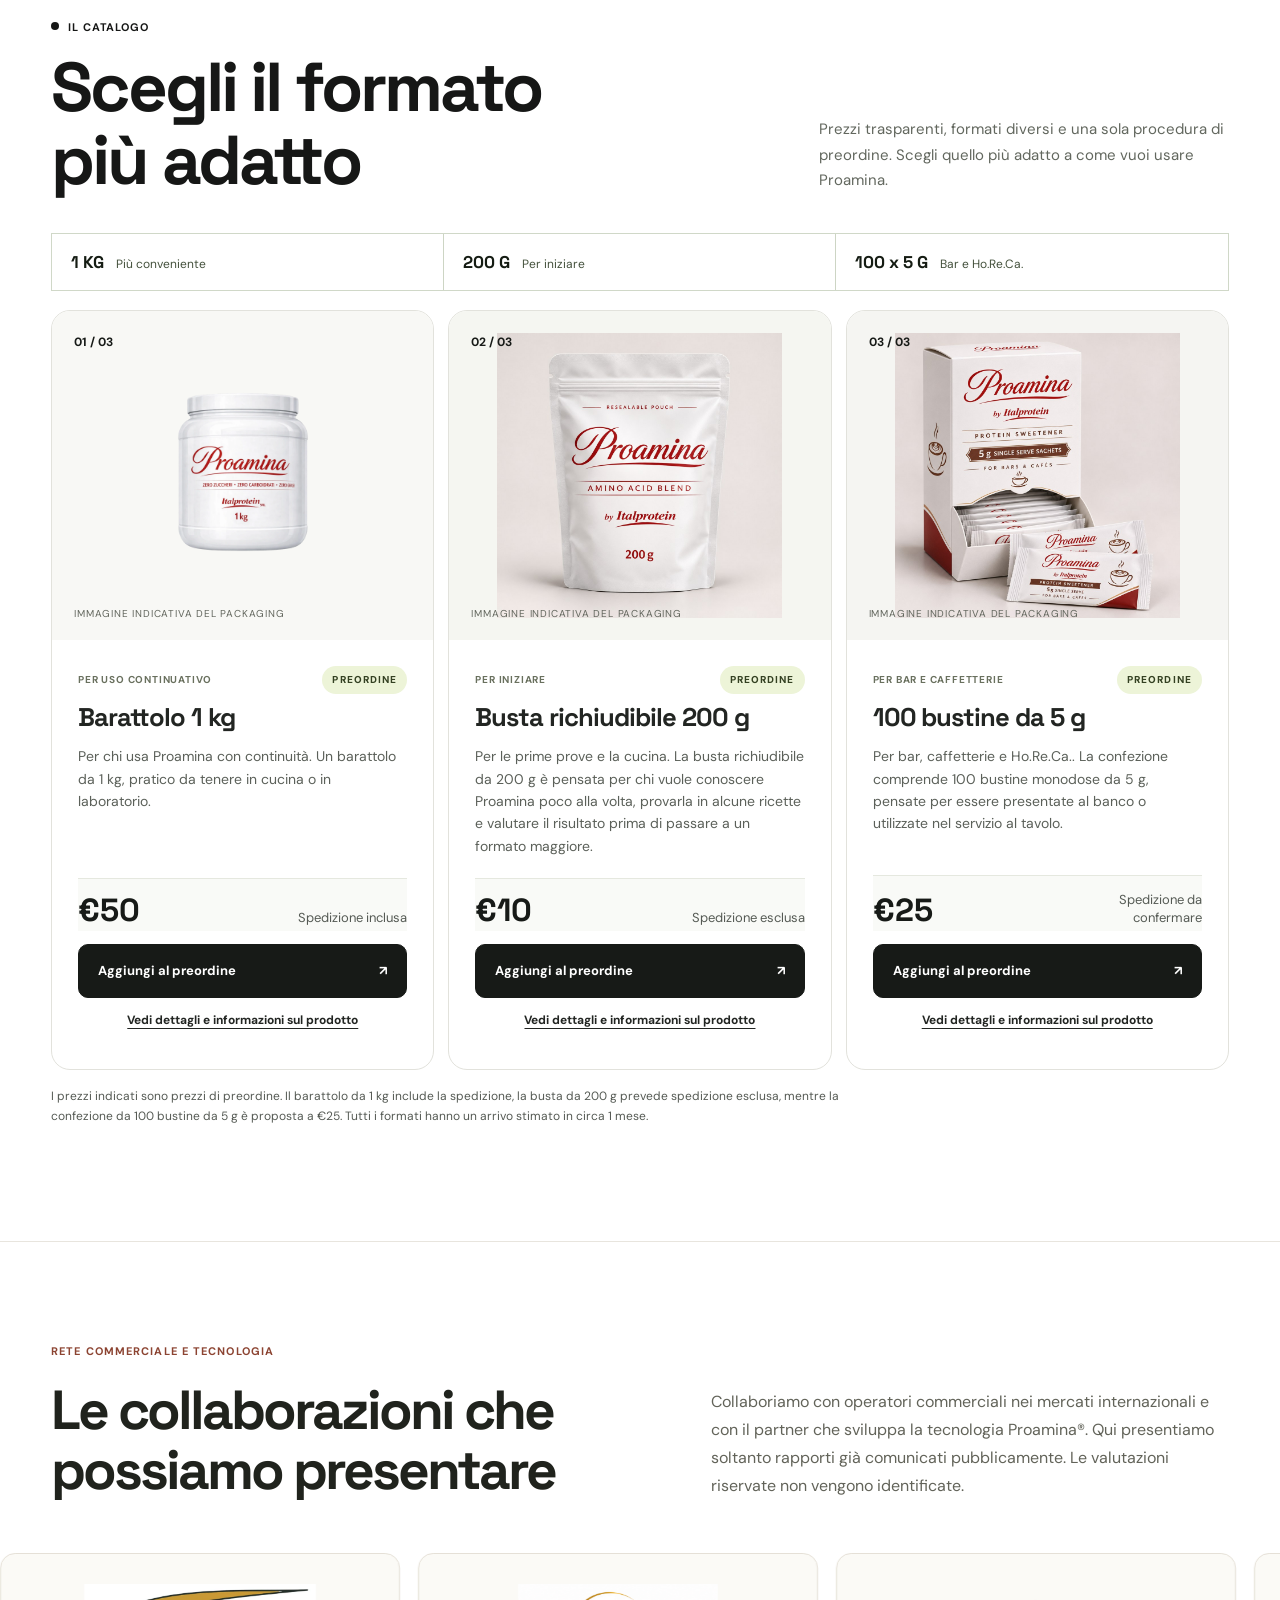
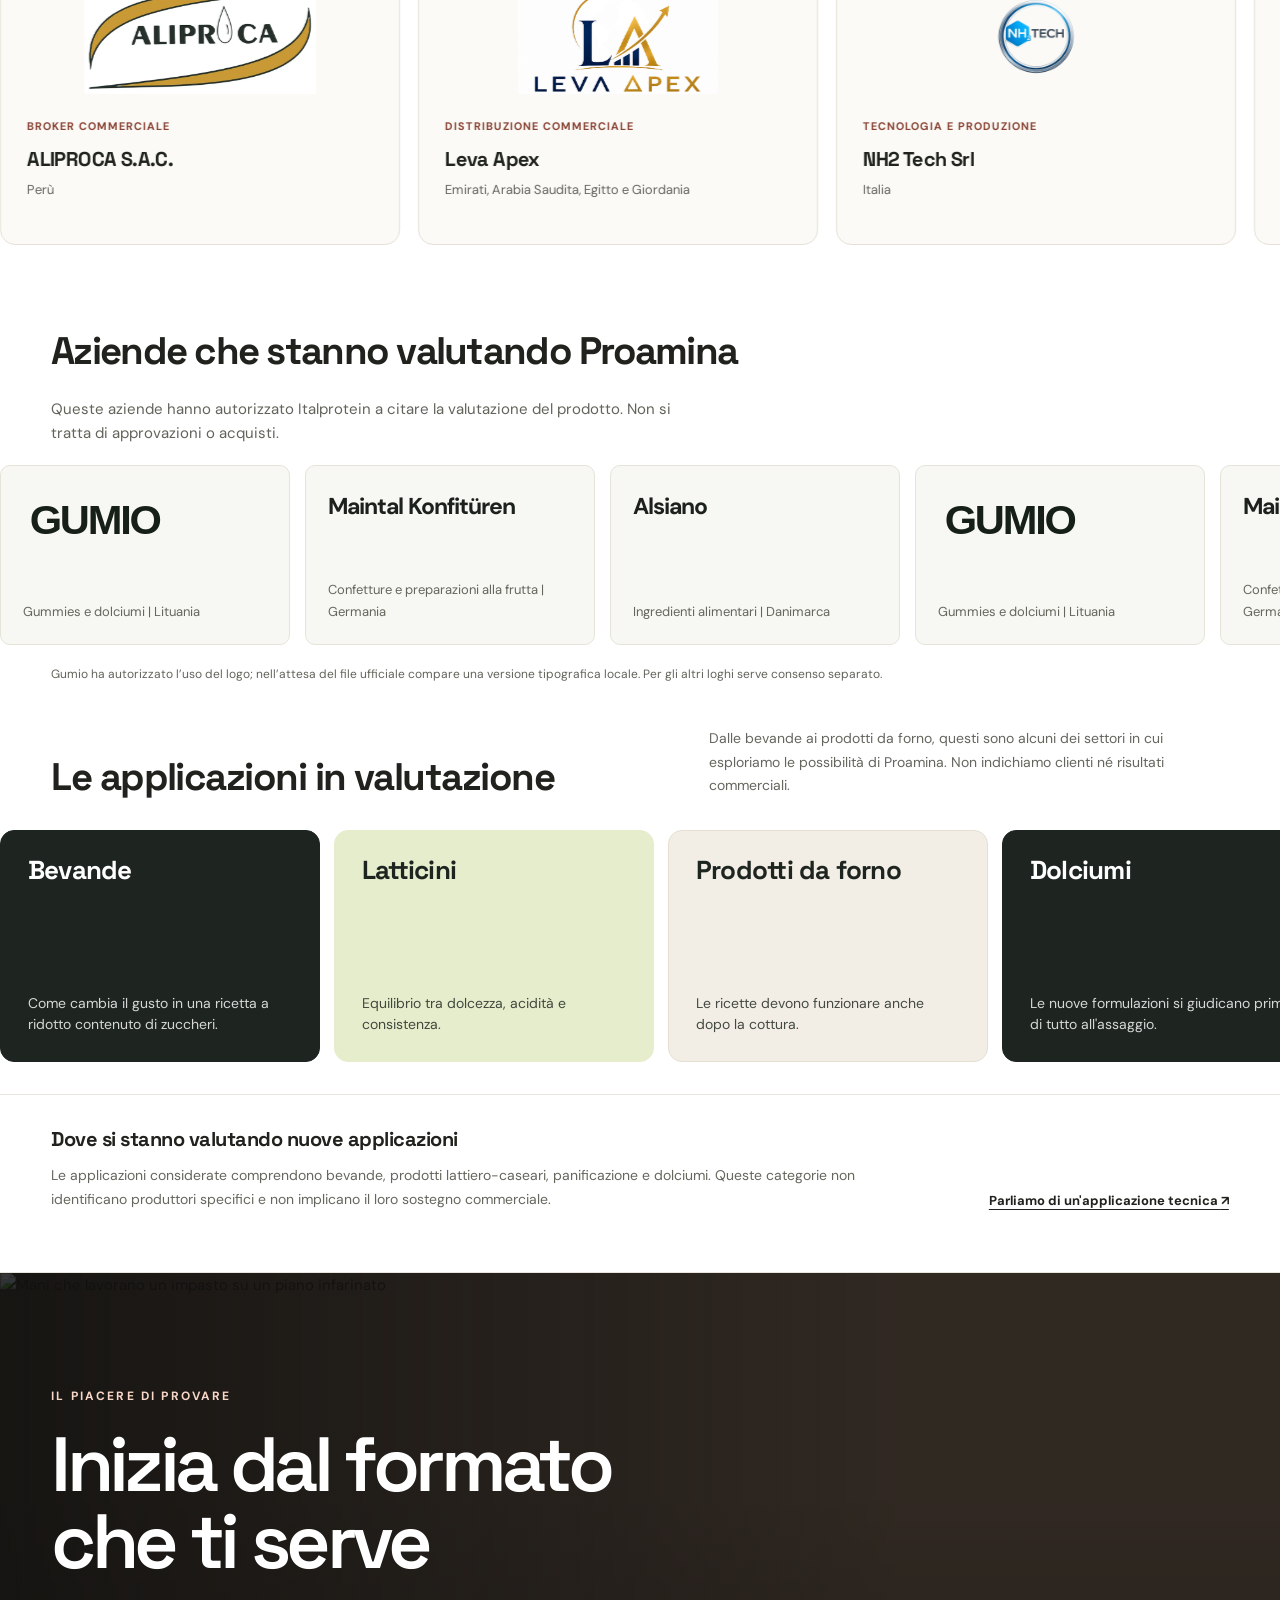
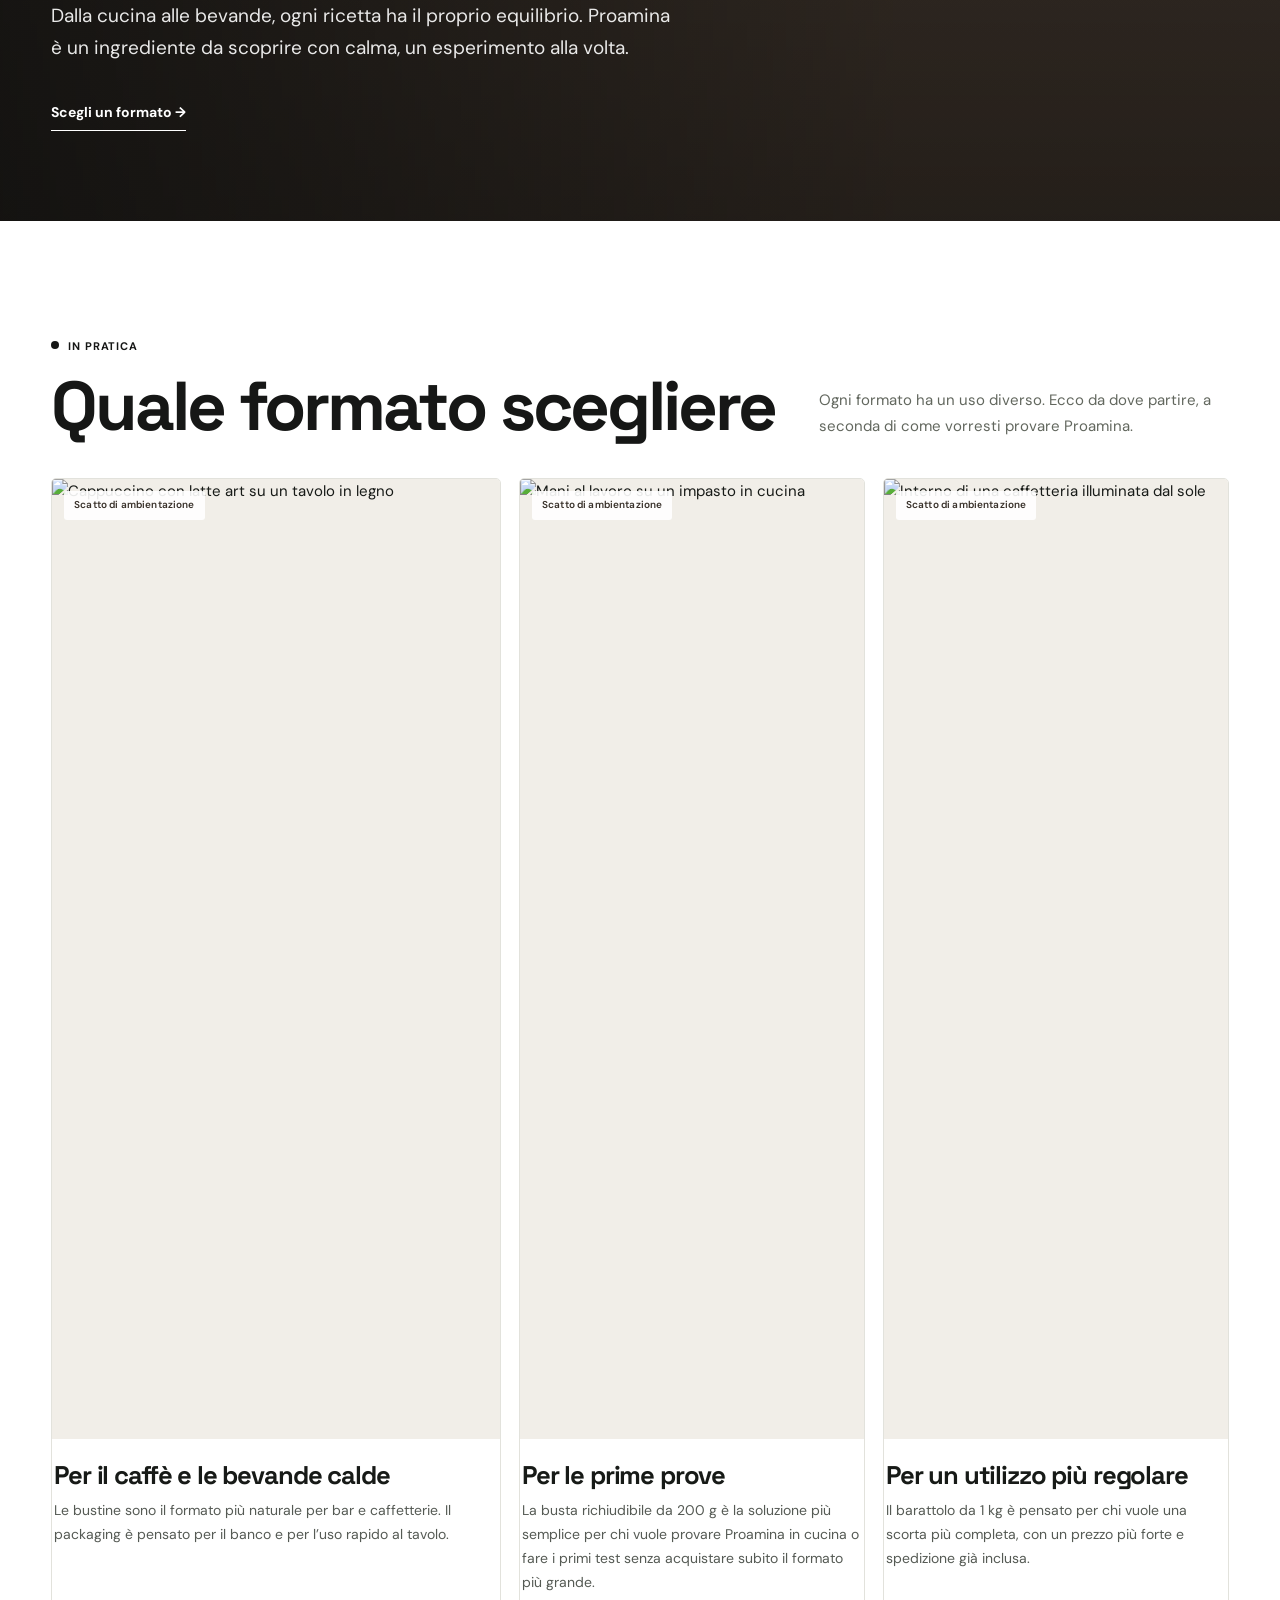
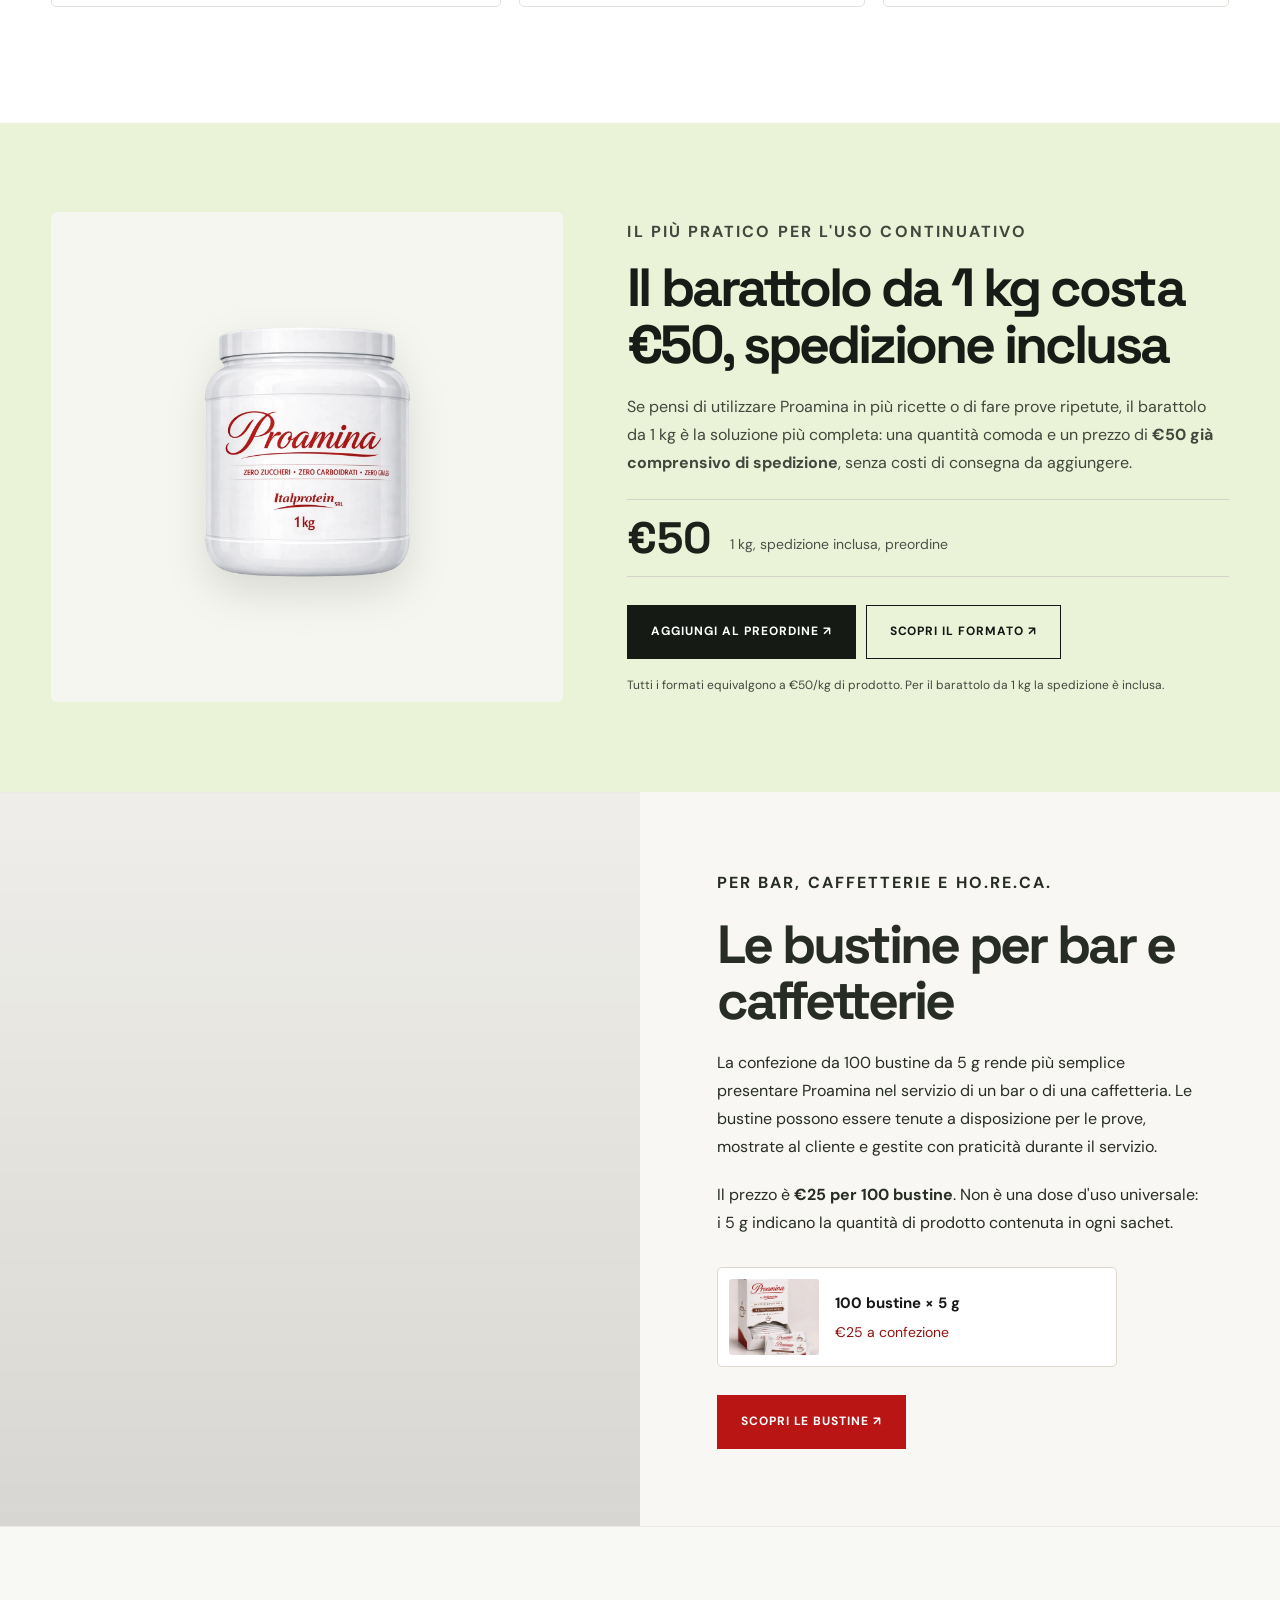
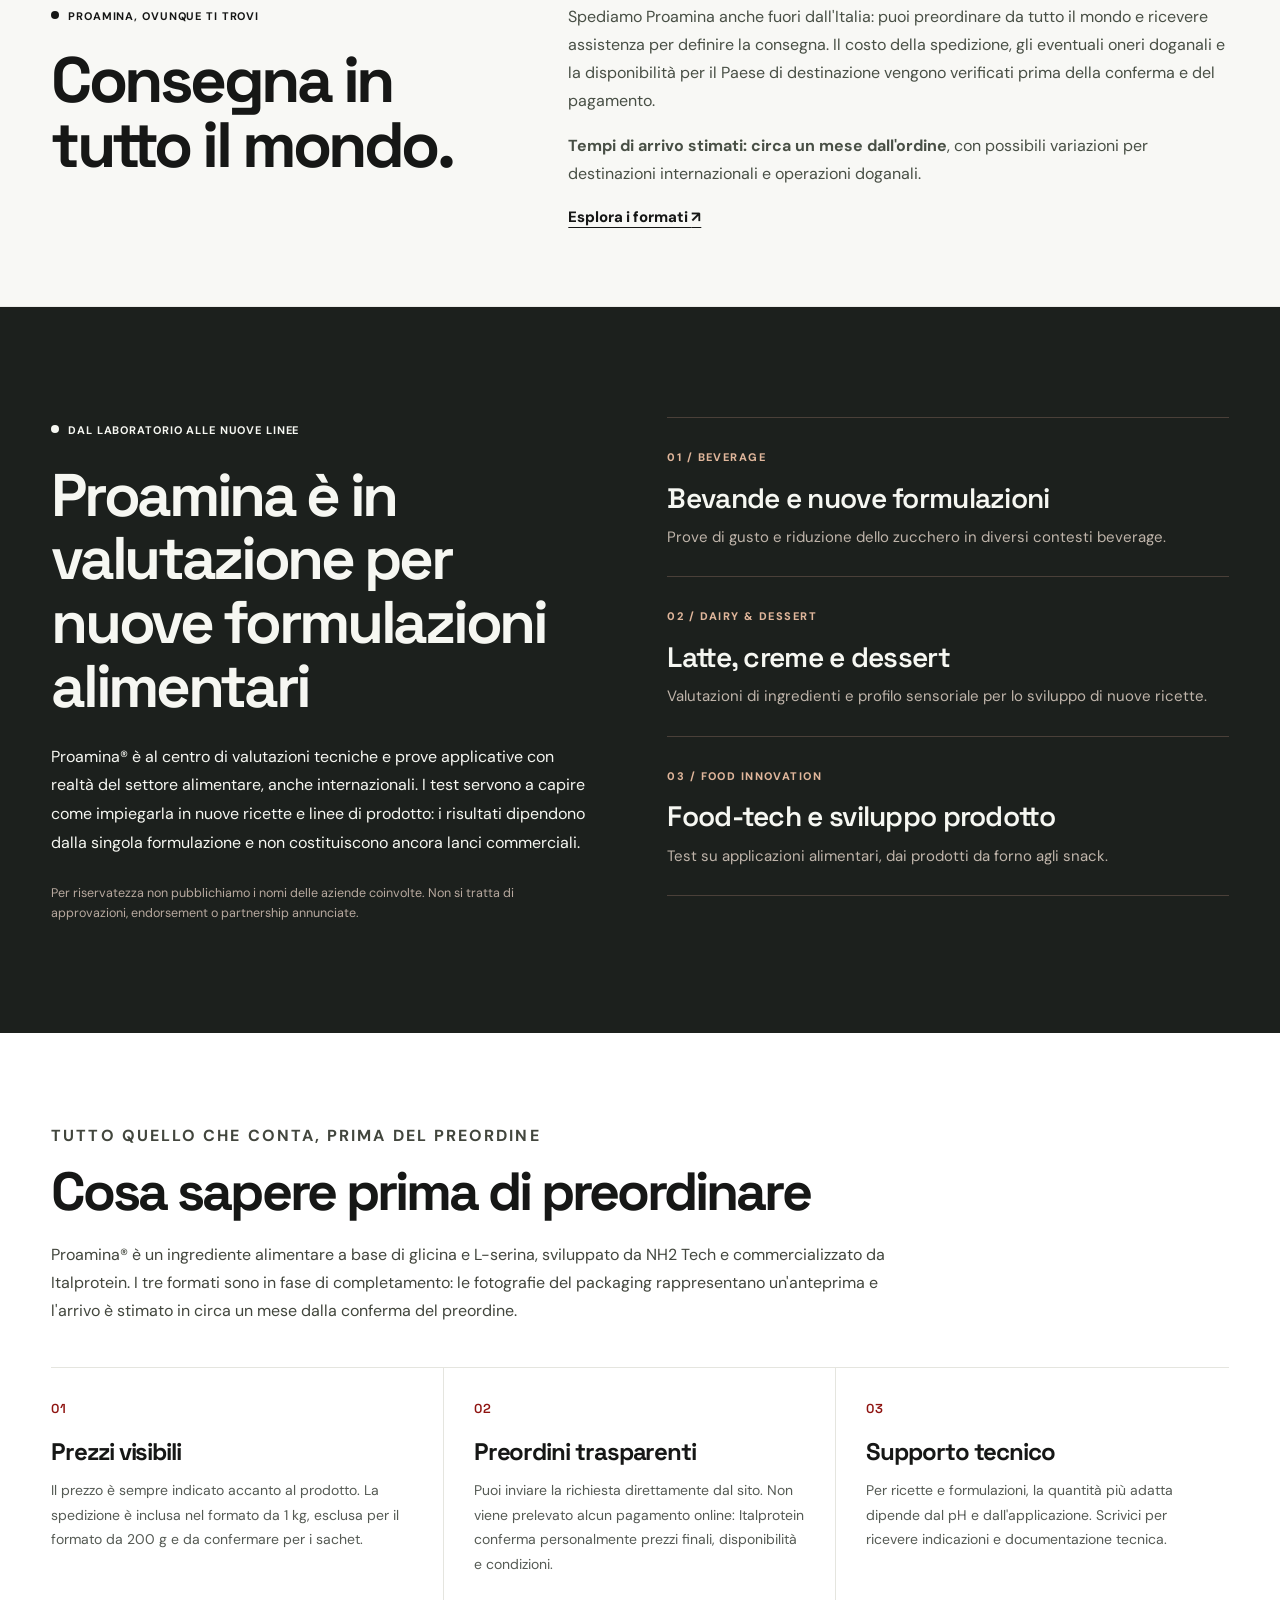
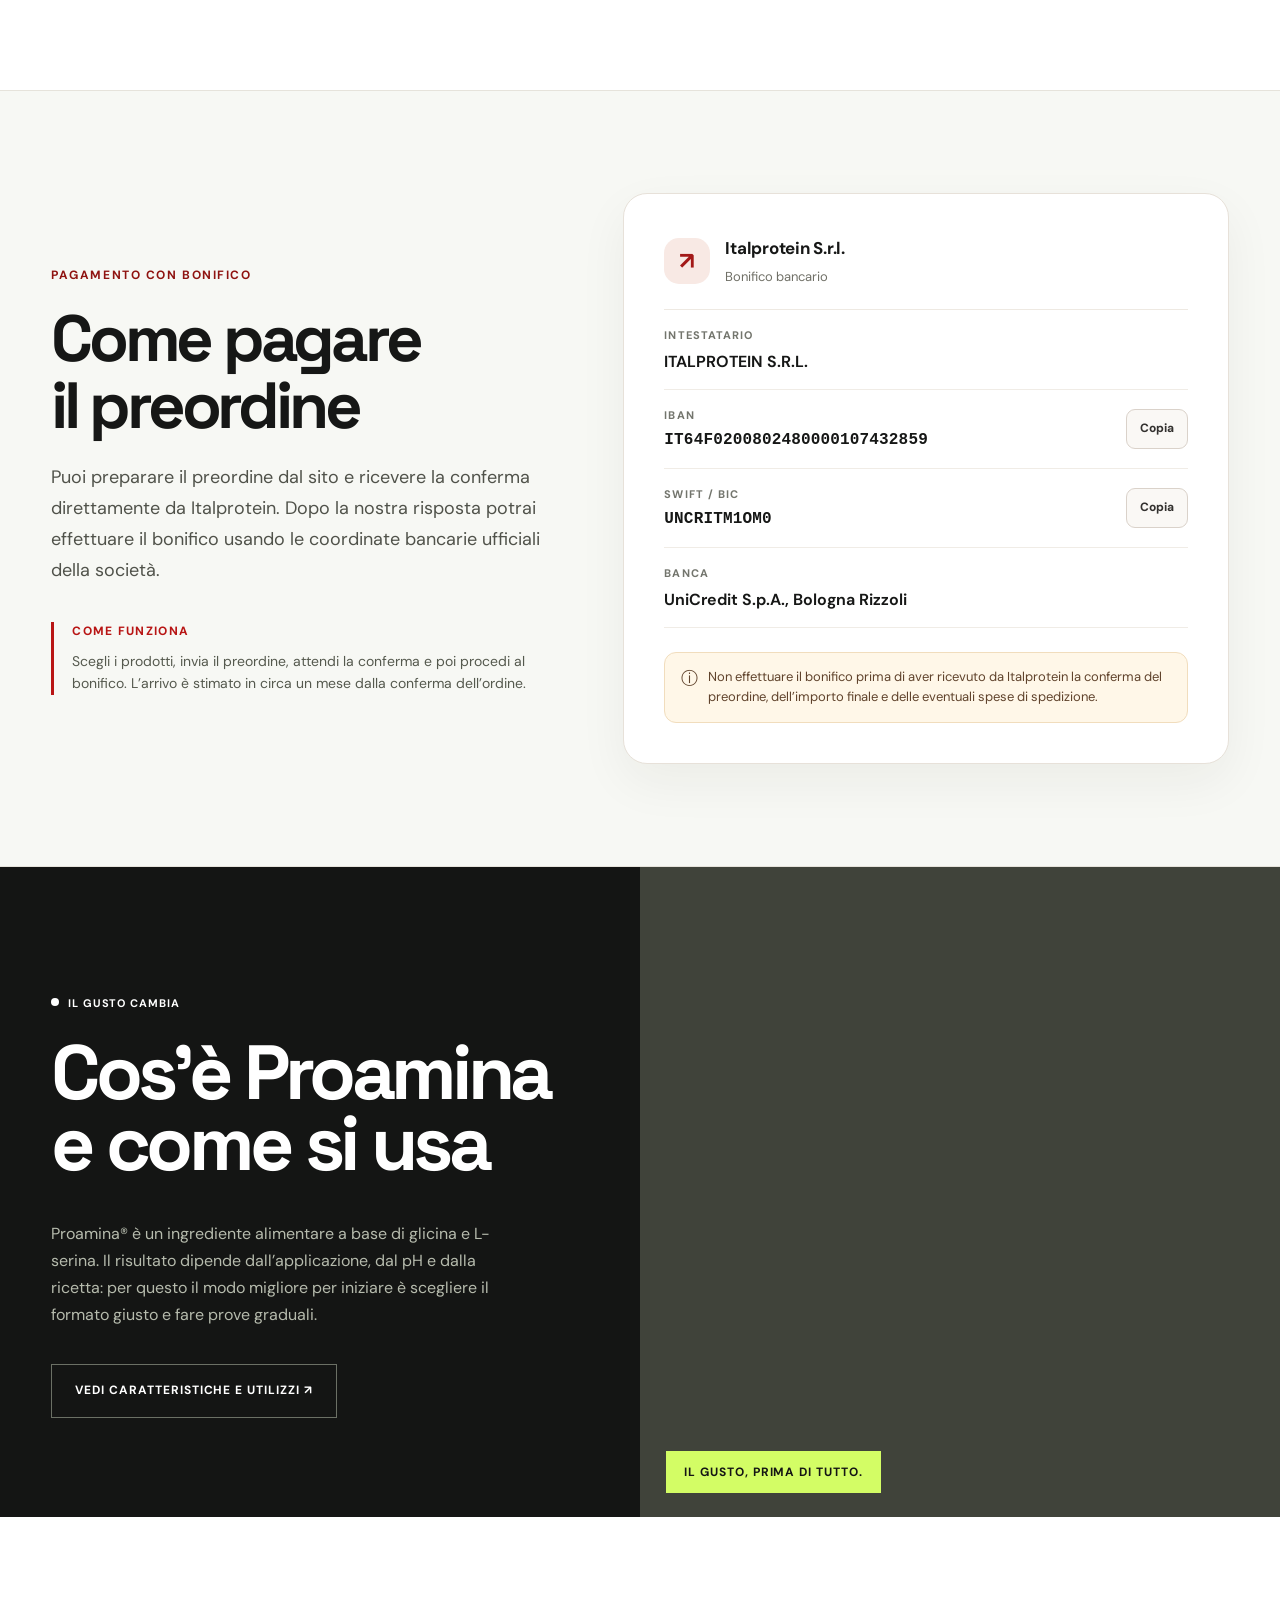
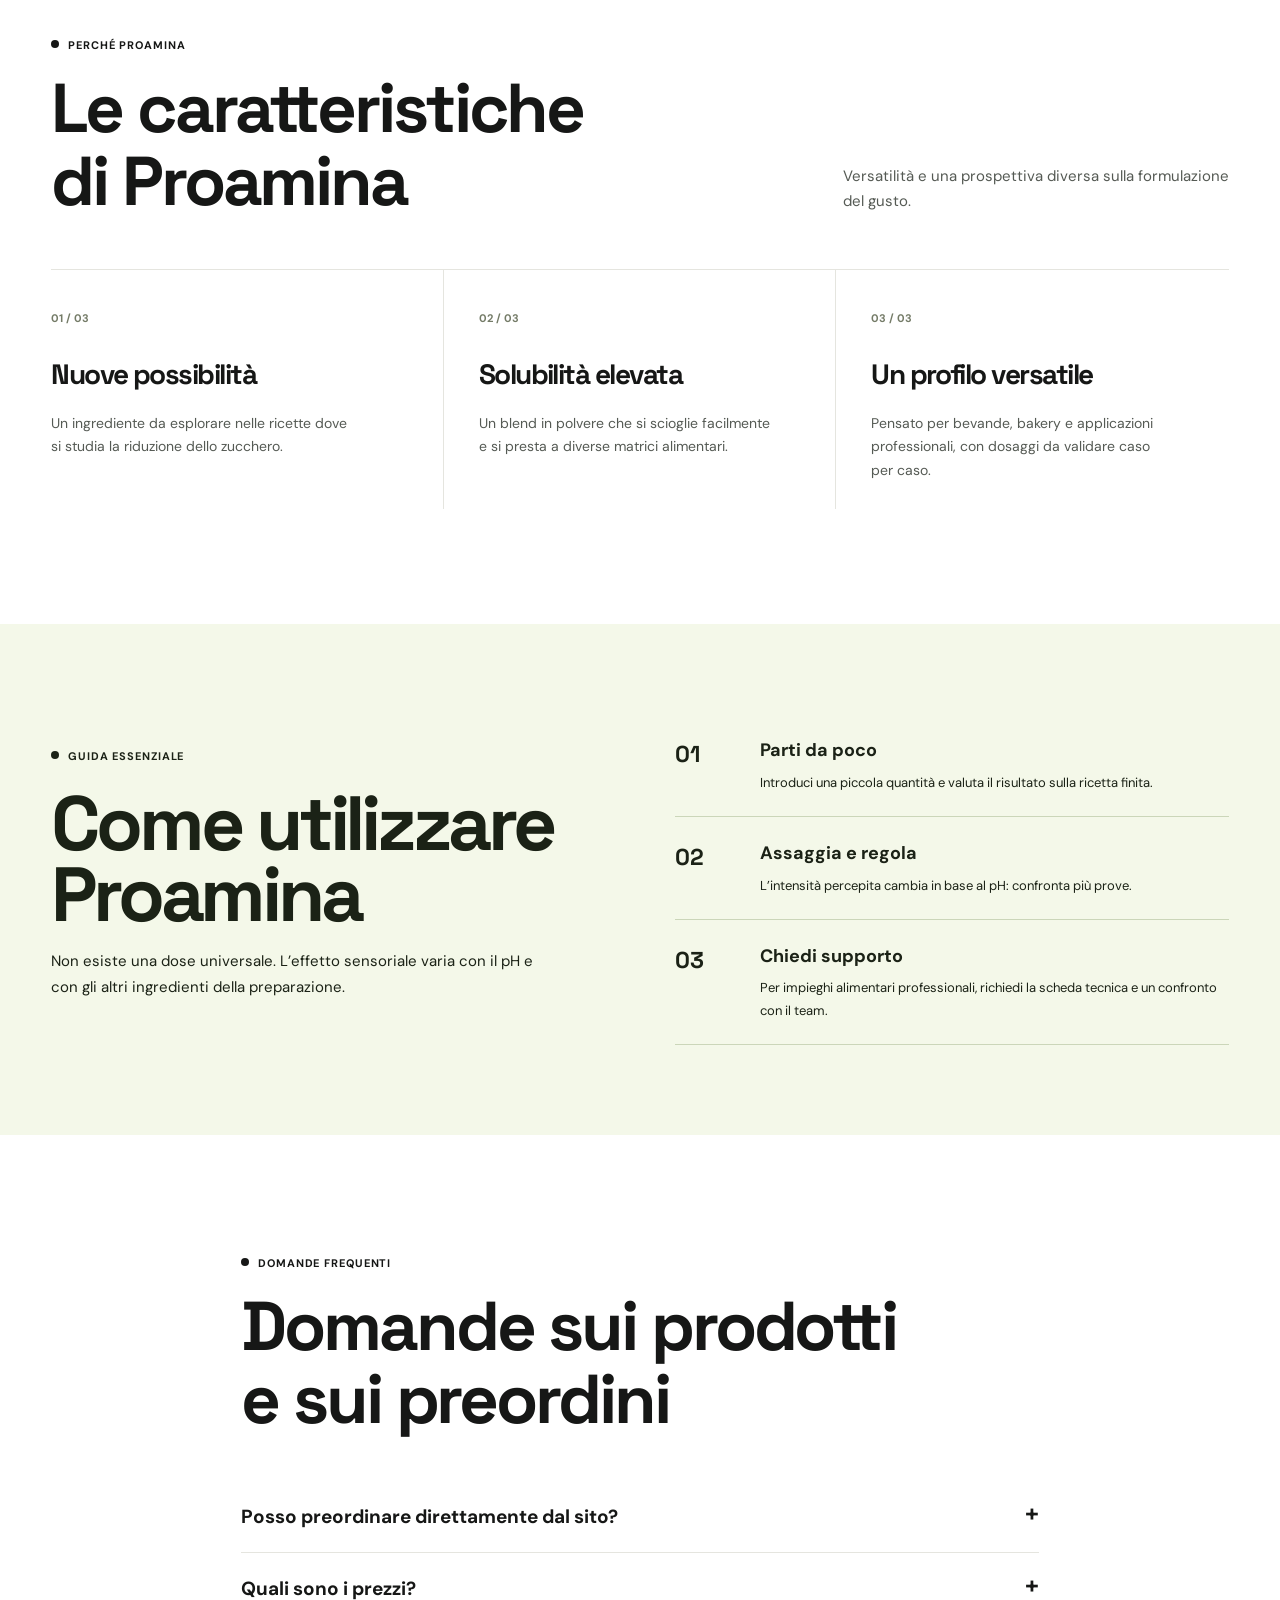
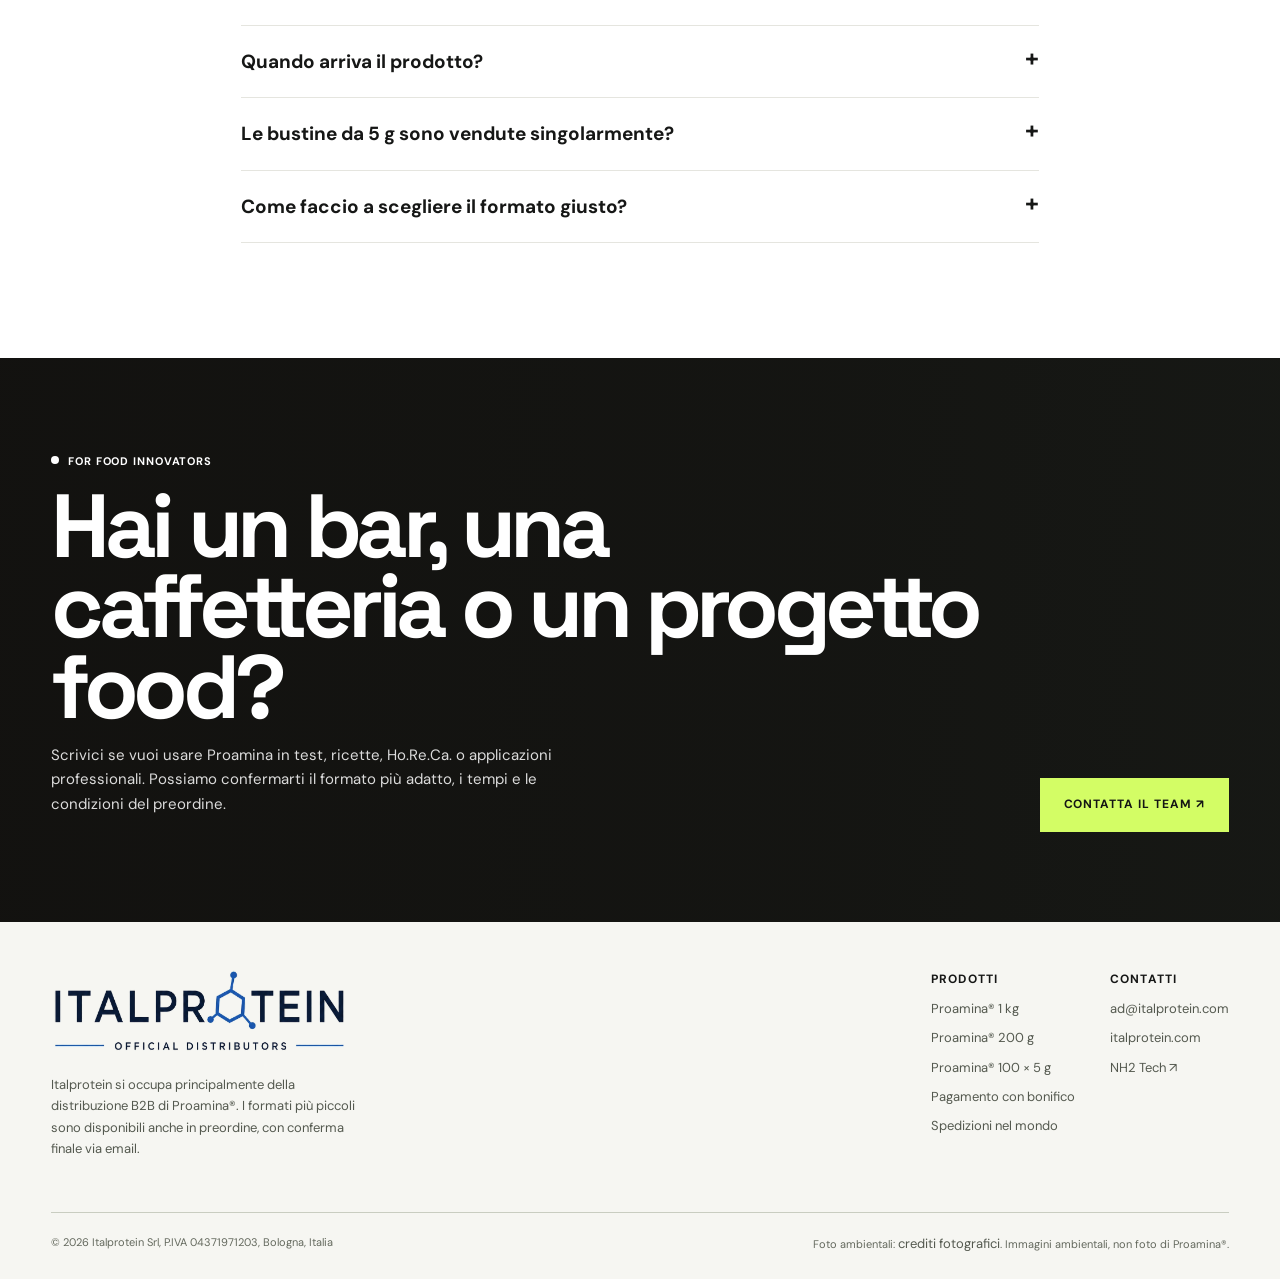
==== commit 1904cc70: "fix: bust stale cached carousel scripts on index.html" ====
--- a/index.html
+++ b/index.html
@@ -17,10 +17,10 @@
 <title>Preordina Proamina® | Prezzi e formati | Italprotein</title>
 <script defer="" src="assets/site.js"></script>
 <script defer src="assets/premium-motion.js"></script>
-<script defer src="assets/carousel-video-fixes.js"></script>
+<script defer src="assets/carousel-video-fixes.js?v=20261104-continuous-3"></script>
 
 <script type="application/ld+json">{"@context":"https://schema.org","@graph":[{"@type":"Organization","@id":"https://www.italprotein.com/#organization","name":"Italprotein Srl","url":"https://www.italprotein.com/","email":"ad@italprotein.com","vatID":"IT04371971203","address":{"@type":"PostalAddress","addressLocality":"Bologna","addressCountry":"IT"}},{"@type":"ItemList","name":"Proamina® product formats","itemListElement":[{"@type":"ListItem","position":1,"item":{"@type":"Product","name":"Proamina® 1 kg jar","brand":{"@type":"Brand","name":"Proamina®"},"description":"Food-grade amino acid blend, 1 kg jar","image":"https://www.italprotein.com/assets/img/proamina-1kg.png"}},{"@type":"ListItem","position":2,"item":{"@type":"Product","name":"Proamina® 200 g resealable pouch","brand":{"@type":"Brand","name":"Proamina®"},"description":"Food-grade amino acid blend, resealable 200 g pouch","image":"https://www.italprotein.com/assets/img/proamina-pouch-200g.jpg"}},{"@type":"ListItem","position":3,"item":{"@type":"Product","name":"Proamina® 5 g sachet","brand":{"@type":"Brand","name":"Proamina®"},"description":"Food-grade amino acid blend, 5 g single sachet","image":"https://www.italprotein.com/assets/img/proamina-sachets-5g.jpg"}}]}]}</script>
-<link href="https://images.unsplash.com" rel="preconnect"/><link rel="stylesheet" href="assets/research-carousel.css"/><link href="assets/carousel-video-fixes.css" rel="stylesheet"/>
+<link href="https://images.unsplash.com" rel="preconnect"/><link rel="stylesheet" href="assets/research-carousel.css"/><link href="assets/carousel-video-fixes.css?v=20261104-continuous-3" rel="stylesheet"/>
 </head>
 <body class="home-page" data-lang="it" data-ui-version="2026-11-huel-hero-marquee-worldwide">
 <a class="skip" href="#main">Vai al contenuto</a>
--- a/assets/carousel-video-fixes.css
+++ b/assets/carousel-video-fixes.css
@@ -1,130 +1,168 @@
-/* Whole-card rotating rails. Override older continuous marquees that cropped logos and copy. */
-.network-section .network-rail,
-.network-section .research-rail{
-  width:calc(100% - 36px);
-  max-width:1100px;
-  margin-inline:auto;
-  padding:16px 0 24px;
-  box-sizing:border-box;
-  overflow-x:auto;
-  overflow-y:hidden;
-  scrollbar-width:thin;
-  scroll-behavior:smooth;
-  scroll-padding-inline:0;
-}
-.network-section .research-rail{max-width:1180px}
-.network-section .network-rail.is-card-carousel,
-.network-section .research-rail.is-card-carousel{
-  overflow:hidden!important;
-  scroll-behavior:auto;
-  scrollbar-width:none;
-}
-.network-section .network-track,
-.network-section .research-track{
+/* Italprotein, three genuinely continuous, gap-free marquee rails.
+   Restore the original flowing banners instead of the stepped card carousel. */
+
+/* 1. Top announcement ticker */
+.announcement-marquee .marquee-window{overflow:hidden;width:100%}
+.announcement-marquee .marquee-track{
   display:flex!important;
-  width:max-content;
-  max-width:none;
-  animation:none!important;
-  transform:translate3d(0,0,0);
+  width:max-content!important;
+  max-width:none!important;
+  align-items:center;
+  animation:marquee-slide var(--marquee-seconds,32s) linear infinite!important;
+  animation-play-state:running!important;
   will-change:transform;
 }
-.network-section .is-card-carousel .network-track,
-.network-section .is-card-carousel .research-track{
-  transition:transform .65s cubic-bezier(.2,.75,.2,1);
+.announcement-marquee .marquee-group{
+  display:flex!important;
+  flex:0 0 auto!important;
+  align-items:center;
+  white-space:nowrap;
 }
-.network-section .network-group,
-.network-section .research-group{
-  display:flex;
-  flex:0 0 auto;
-  gap:0!important;
-  padding:0!important;
+/* Moving rails stay alive when hovered; reduced-motion users get still content. */
+
+/* 2. Public distributors and technology partners */
+.network-section .network-rail{
+  position:relative;
+  width:100%!important;
+  max-width:none!important;
+  margin:0!important;
+  padding:18px 0 30px!important;
+  overflow:hidden!important;
+  box-sizing:border-box;
+}
+.network-section .network-track{
+  display:flex!important;
   align-items:stretch;
+  width:max-content!important;
+  max-width:none!important;
+  transform:none;
+  animation:network-marquee var(--marquee-seconds,32s) linear infinite!important;
+  animation-play-state:running!important;
+  will-change:transform;
+  transition:none!important;
 }
-.network-section .network-card,
-.network-section .research-card{
-  box-sizing:border-box!important;
+.network-section .network-group{
+  display:flex!important;
   flex:0 0 auto!important;
-  min-width:0;
-  width:var(--full-card-width,320px)!important;
+  align-items:stretch;
+  gap:18px!important;
+  padding:0 18px 0 0!important;
+  width:max-content!important;
+  box-sizing:border-box;
+}
+.network-section .network-card{
+  display:flex!important;
+  flex:0 0 auto!important;
+  flex-direction:column;
+  width:clamp(340px,31.5vw,400px)!important;
+  min-width:0!important;
+  min-height:292px;
   height:auto!important;
-  min-height:275px;
-  margin:0 var(--full-card-gap,16px) 0 0;
-  overflow:visible;
+  padding:23px 26px 27px!important;
+  margin:0!important;
+  box-sizing:border-box;
+  border-radius:15px;
+  overflow:visible!important;
   overflow-wrap:break-word;
 }
-.network-section .research-card{
-  min-height:225px;
-  padding:25px 27px;
-  justify-content:space-between;
-}
 .network-section .network-visual{
-  width:100%;min-width:0;
-  min-height:118px;height:118px;
-  margin:0 0 16px;
+  display:flex;
+  width:100%!important;
+  min-width:0!important;
+  height:124px!important;
+  min-height:124px!important;
+  align-items:center;
+  justify-content:center;
+  margin:0 0 16px!important;
   flex:0 0 auto;
 }
 .network-section .network-visual img{
   display:block;
-  width:auto!important;height:auto!important;
-  max-width:100%!important;max-height:108px!important;
+  width:auto!important;
+  height:auto!important;
+  max-width:100%!important;
+  max-height:110px!important;
   object-fit:contain!important;
 }
 .network-section .network-visual img.network-nh2-logo{
-  max-height:108px!important;max-width:130px!important;
+  max-width:125px!important;
+  max-height:108px!important;
 }
 .network-section .network-card h3,
-.network-section .research-card h4{
-  overflow-wrap:anywhere;
-  hyphens:auto;
+.network-section .network-place{overflow-wrap:anywhere}
+
+/* 3. Applications under evaluation: same continuous movement, different pace */
+.network-section .research-rail,
+.network-section .research-rail:has(.research-group[aria-hidden]){
+  position:relative;
+  width:100%!important;
+  max-width:none!important;
+  margin:0!important;
+  padding:16px 0 32px!important;
+  overflow:hidden!important;
+  box-sizing:border-box;
 }
-.network-section .network-card .network-place{
-  line-height:1.55;
+.network-section .research-track,
+.network-section .research-rail:has(.research-group[aria-hidden]) .research-track{
+  display:flex!important;
+  align-items:stretch;
+  width:max-content!important;
+  max-width:none!important;
+  transform:none;
+  animation:research-flow var(--marquee-seconds,48s) linear infinite!important;
+  animation-play-state:running!important;
+  transition:none!important;
+  will-change:transform;
+}
+.network-section .research-group{
+  display:flex!important;
+  flex:0 0 auto!important;
+  align-items:stretch;
+  gap:14px!important;
+  padding:0 14px 0 0!important;
+  width:max-content!important;
+  box-sizing:border-box;
+}
+.network-section .research-card{
+  display:flex!important;
+  flex:0 0 auto!important;
+  flex-direction:column;
+  justify-content:space-between;
+  width:clamp(270px,25vw,340px)!important;
+  height:auto!important;
+  min-height:232px;
+  margin:0!important;
+  padding:25px 27px!important;
+  box-sizing:border-box;
+  overflow:visible!important;
   overflow-wrap:break-word;
 }
-.network-section .rail-carousel-controls{
-  display:flex;
-  justify-content:flex-end;
-  align-items:center;
-  gap:11px;
-  width:calc(100% - 36px);
-  max-width:1100px;
-  margin:0 auto 26px;
-}
-.network-section .research-rail + .rail-carousel-controls{max-width:1180px}
-.network-section .rail-carousel-controls button{
-  display:inline-flex;
-  align-items:center;
-  justify-content:center;
-  width:40px;height:40px;
-  padding:0;
-  border:1px solid #d9dfd5;
-  border-radius:50%;
-  background:#fff;
-  color:#242b24;
-  font-size:18px;
-  cursor:pointer;
-}
-.network-section .rail-carousel-controls button:hover,
-.network-section .rail-carousel-controls button:focus-visible{
-  background:#e8f3db;
-  outline-offset:2px;
-}
-.network-section .rail-carousel-controls button:disabled{
-  opacity:.45;cursor:default;
-}
+.network-section .research-card[data-tone="0"]{background:#1e2520;color:#fff;border:1px solid #1e2520}
+.network-section .research-card[data-tone="1"]{background:#e5edcc;color:#1e2520;border:1px solid #e5edcc}
+.network-section .research-card[data-tone="2"]{background:#f3eee5;color:#1e2520;border:1px solid #e4ded3}
+.network-section .research-card h4{overflow-wrap:anywhere}
+.network-section .rail-carousel-controls{display:none!important}
+
 @media(max-width:700px){
-  .network-section .network-rail,
-  .network-section .research-rail,
-  .network-section .rail-carousel-controls{width:calc(100% - 28px)}
-  .network-section .network-card,
-  .network-section .research-card{min-height:260px}
-  .network-section .research-card{min-height:215px}
+  .network-section .network-card{width:min(82vw,360px)!important;min-height:285px}
+  .network-section .research-card{width:min(80vw,320px)!important;min-height:225px}
 }
 @media(prefers-reduced-motion:reduce){
+  .announcement-marquee .marquee-track,
   .network-section .network-track,
-  .network-section .research-track{transition:none!important;animation:none!important}
+  .network-section .research-track,
+  .network-section .research-rail:has(.research-group[aria-hidden]) .research-track{
+    animation:none!important;
+    transform:none!important;
+    will-change:auto!important;
+  }
+  .network-section .network-rail,
+  .network-section .research-rail{overflow-x:auto!important;scrollbar-width:thin}
+  .network-section .network-group[aria-hidden="true"],
+  .network-section .research-group[aria-hidden="true"]{display:none!important}
 }
-/* Stable underlying image and compositor: never reveal a moving Ken Burns poster at loop boundaries. */
+
+/* Retain the unrelated fix to the video hero poster and compositor. */
 .hero .hero-product-scene.hero-hq .hero-hq-image{
   animation:none!important;
   transform:none!important;
